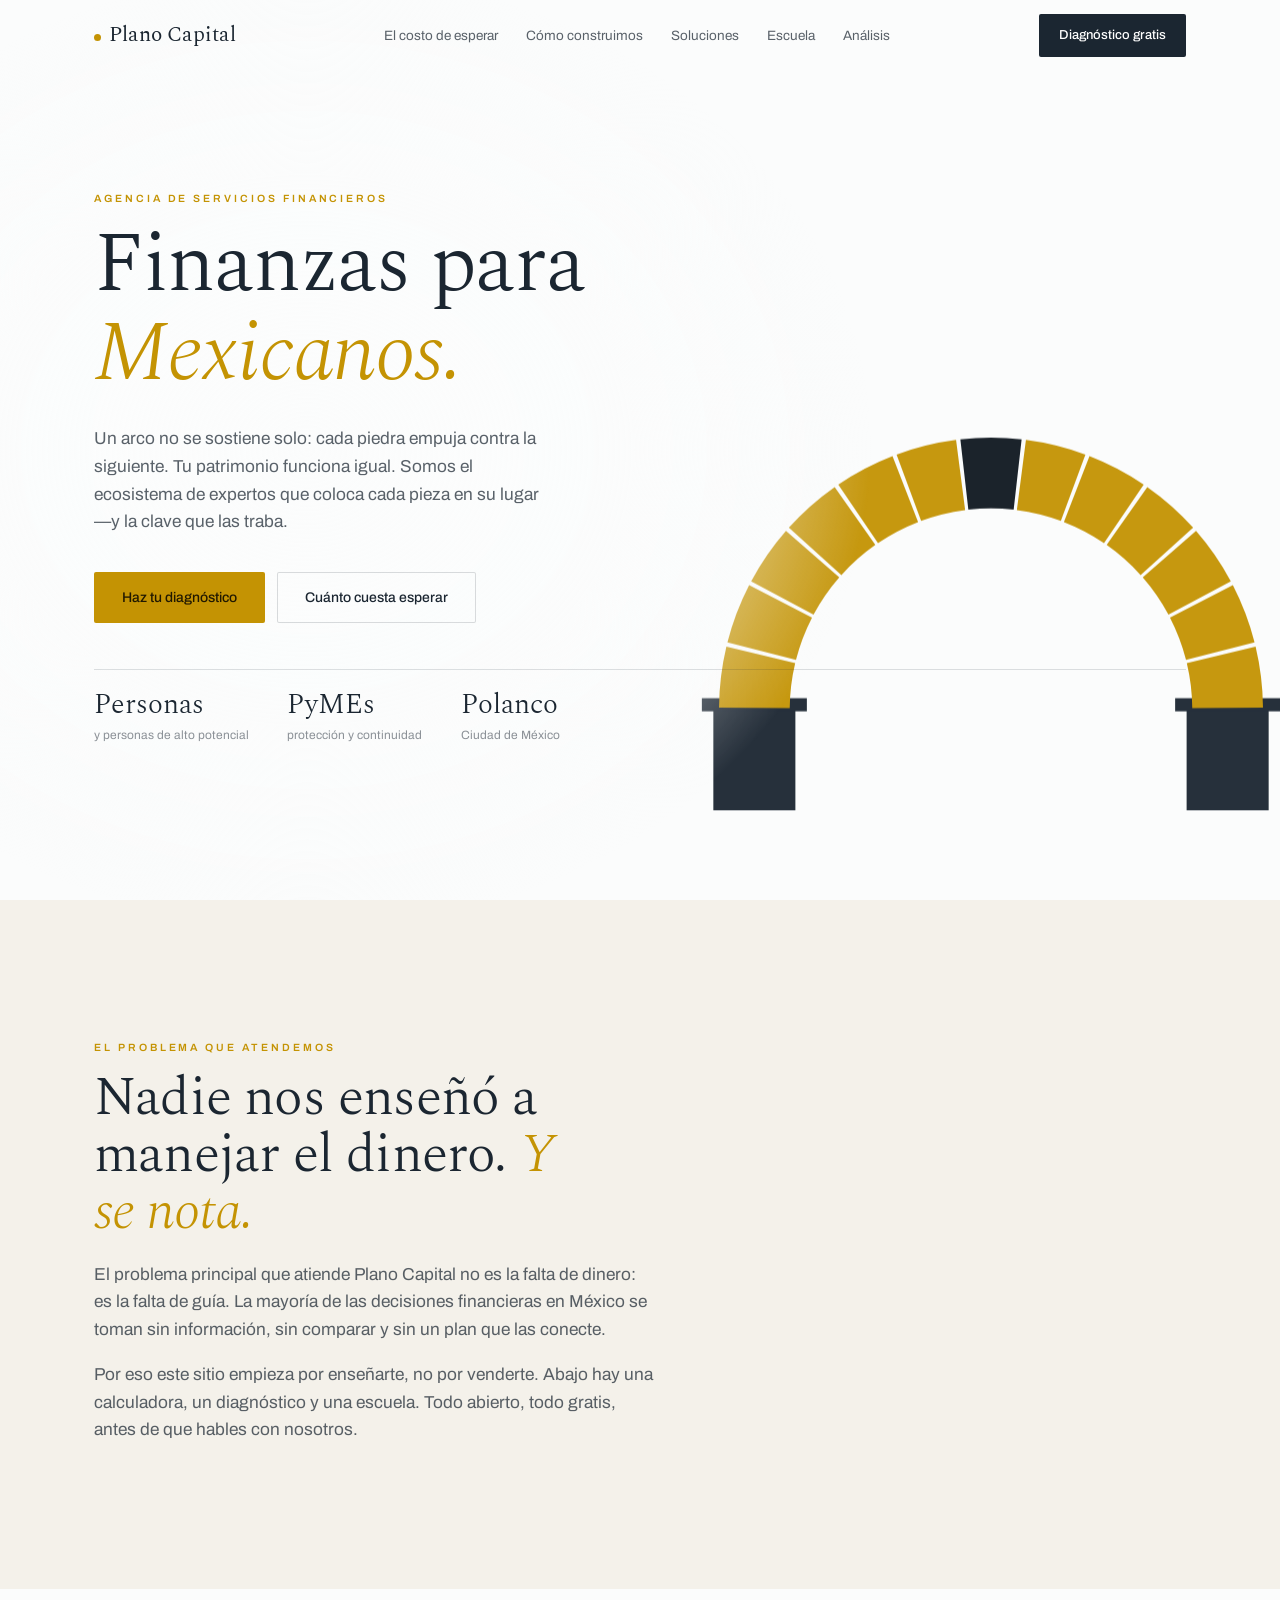
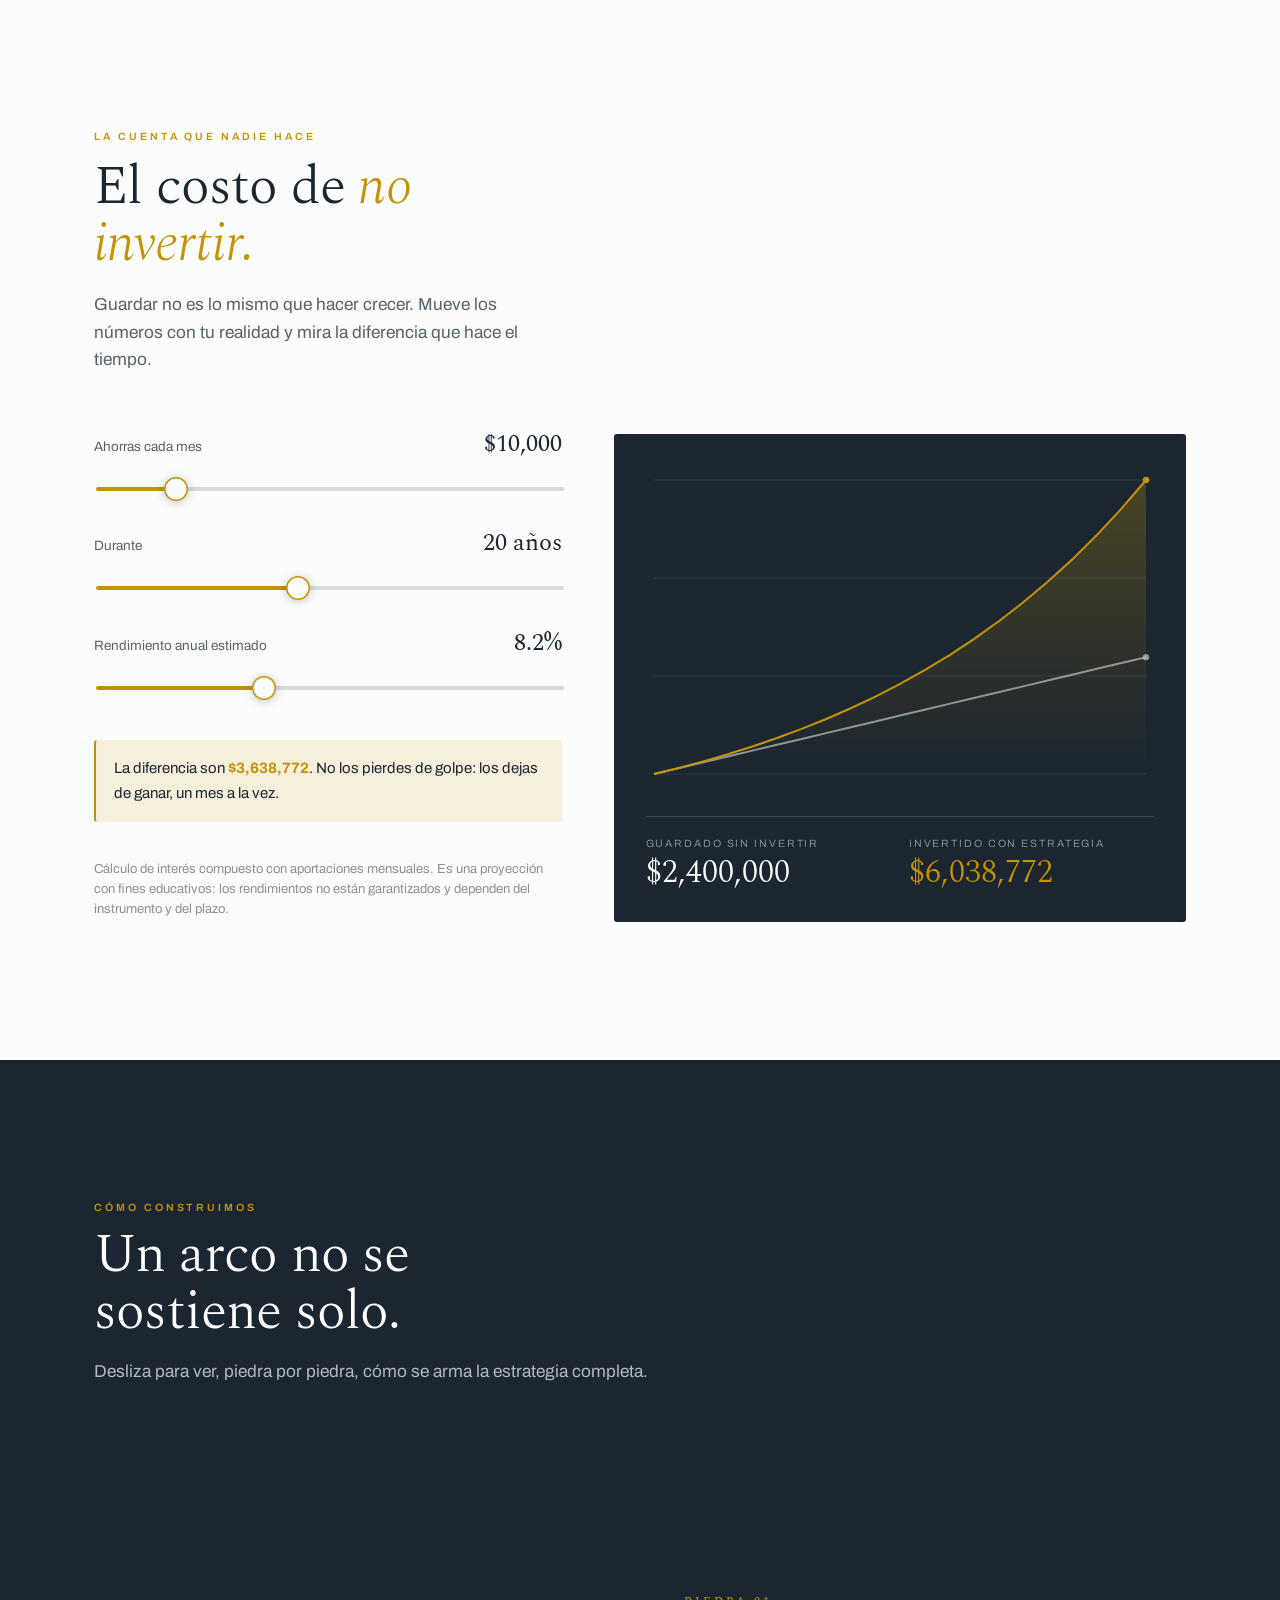
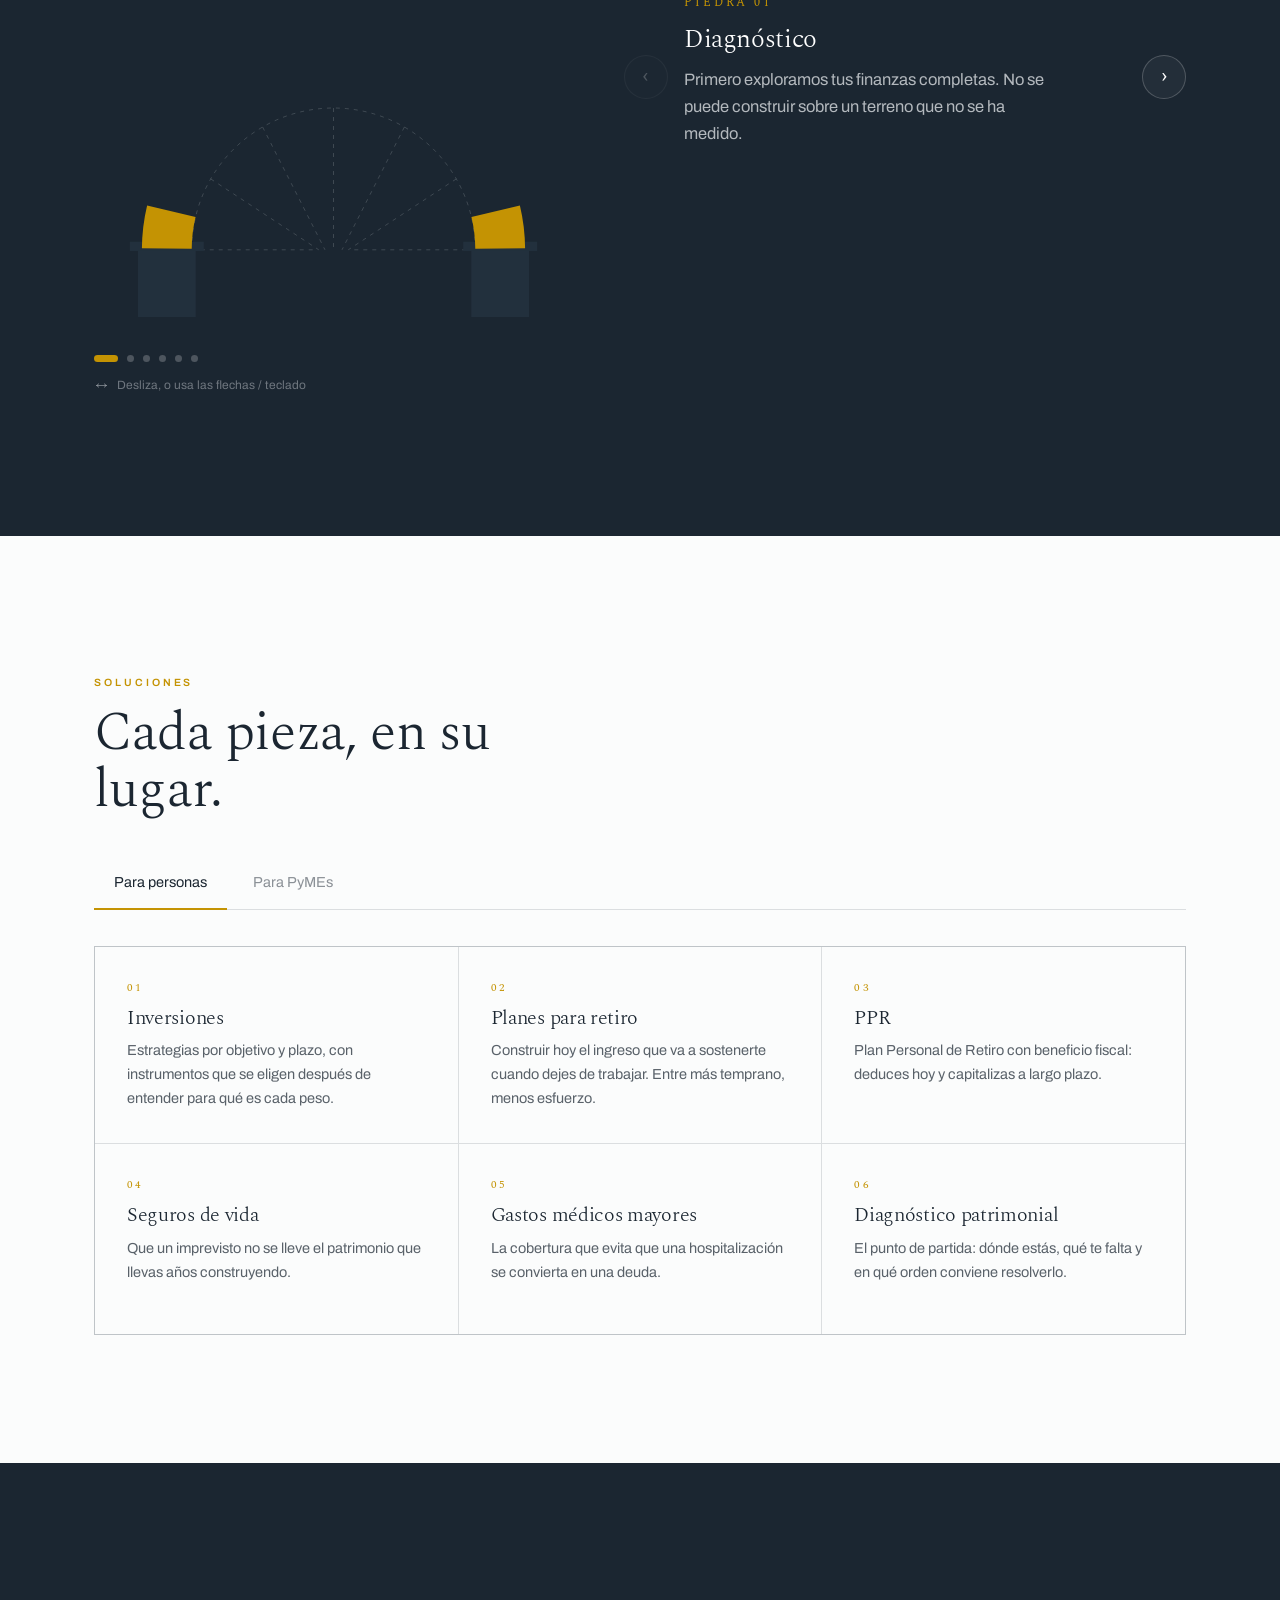
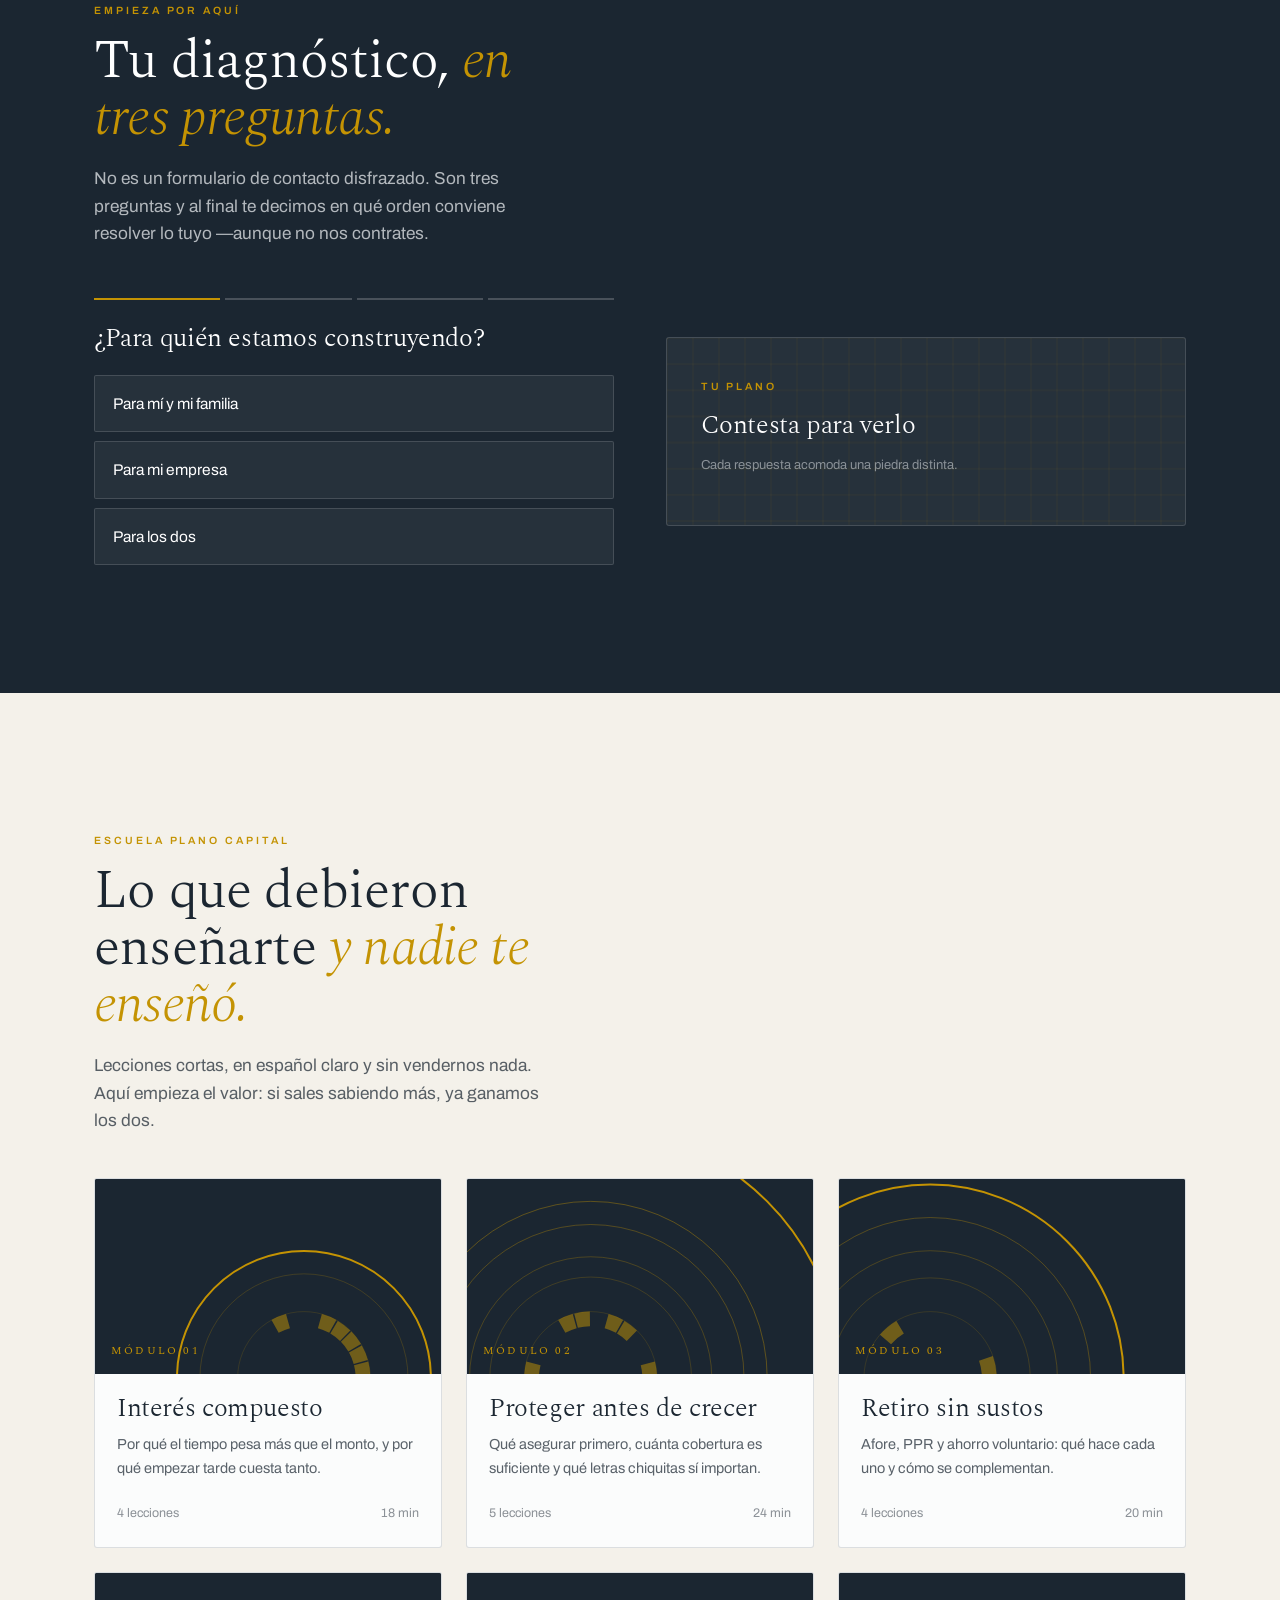
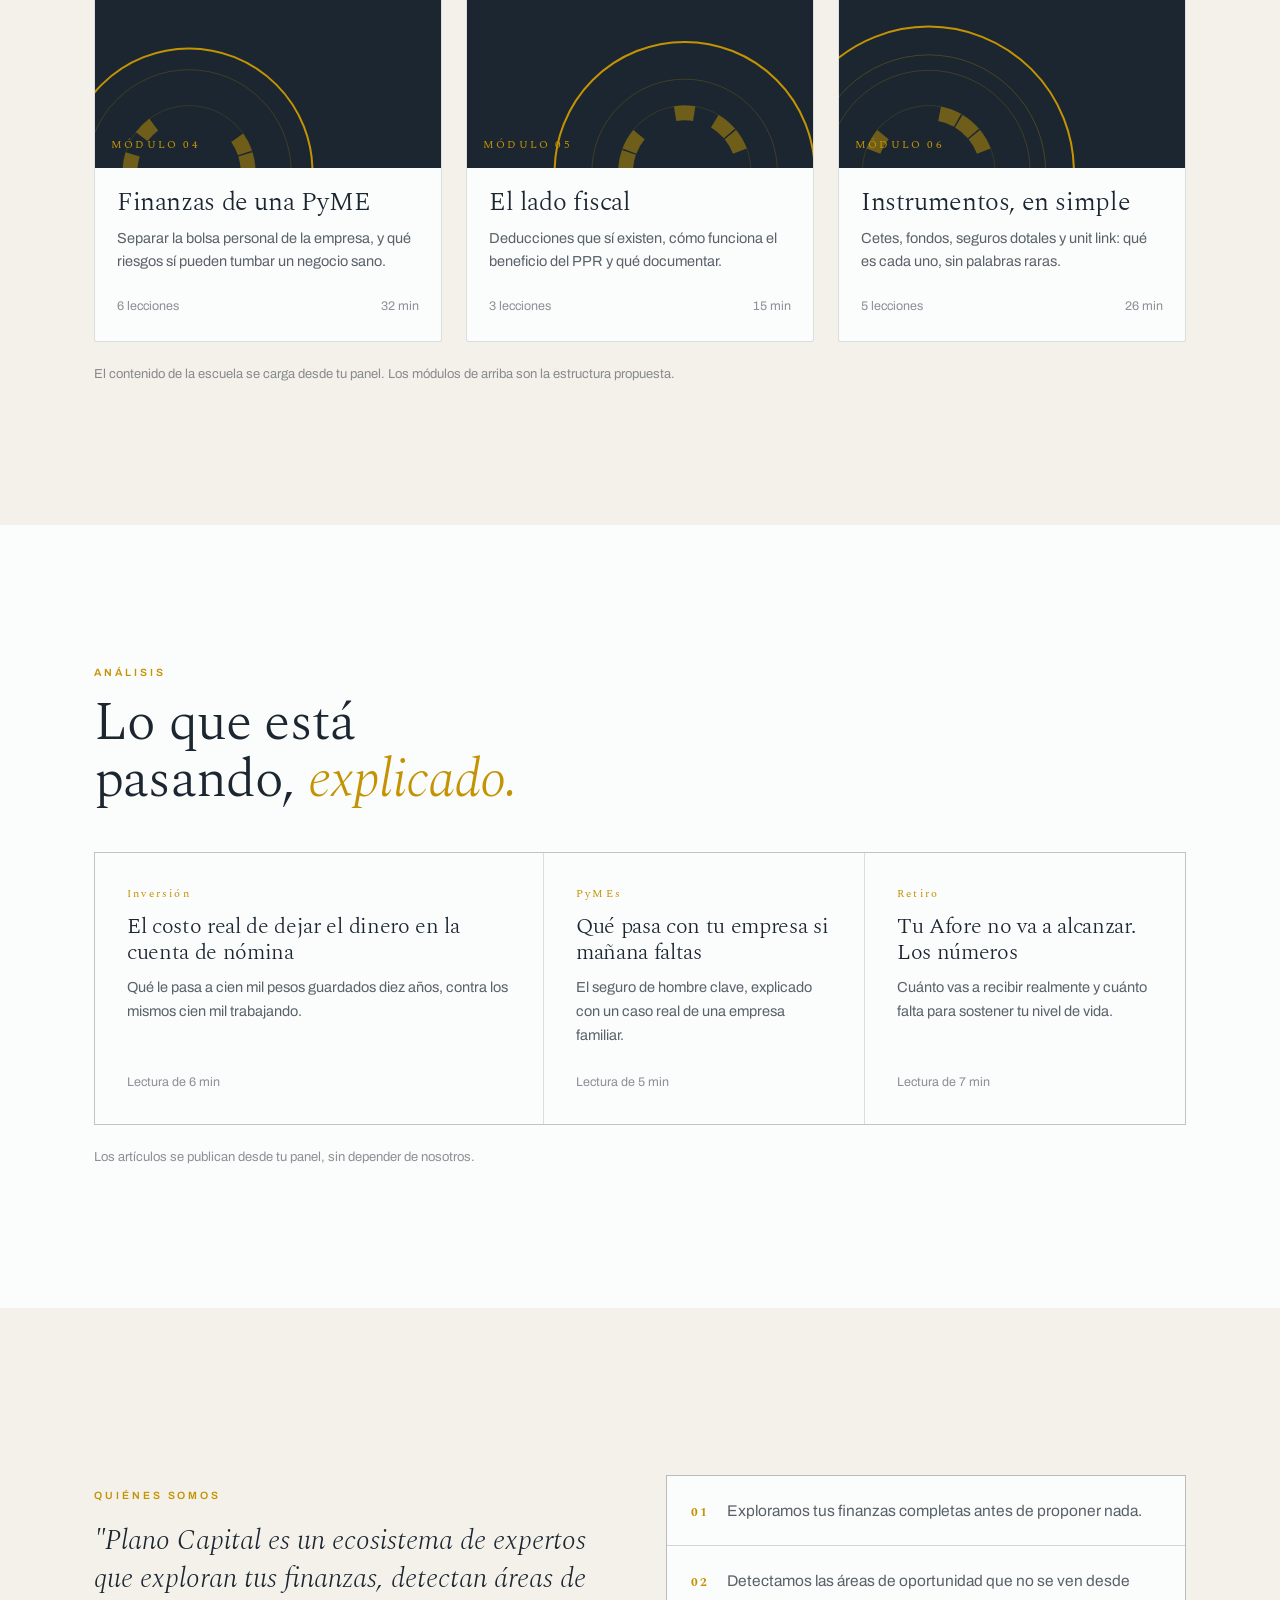
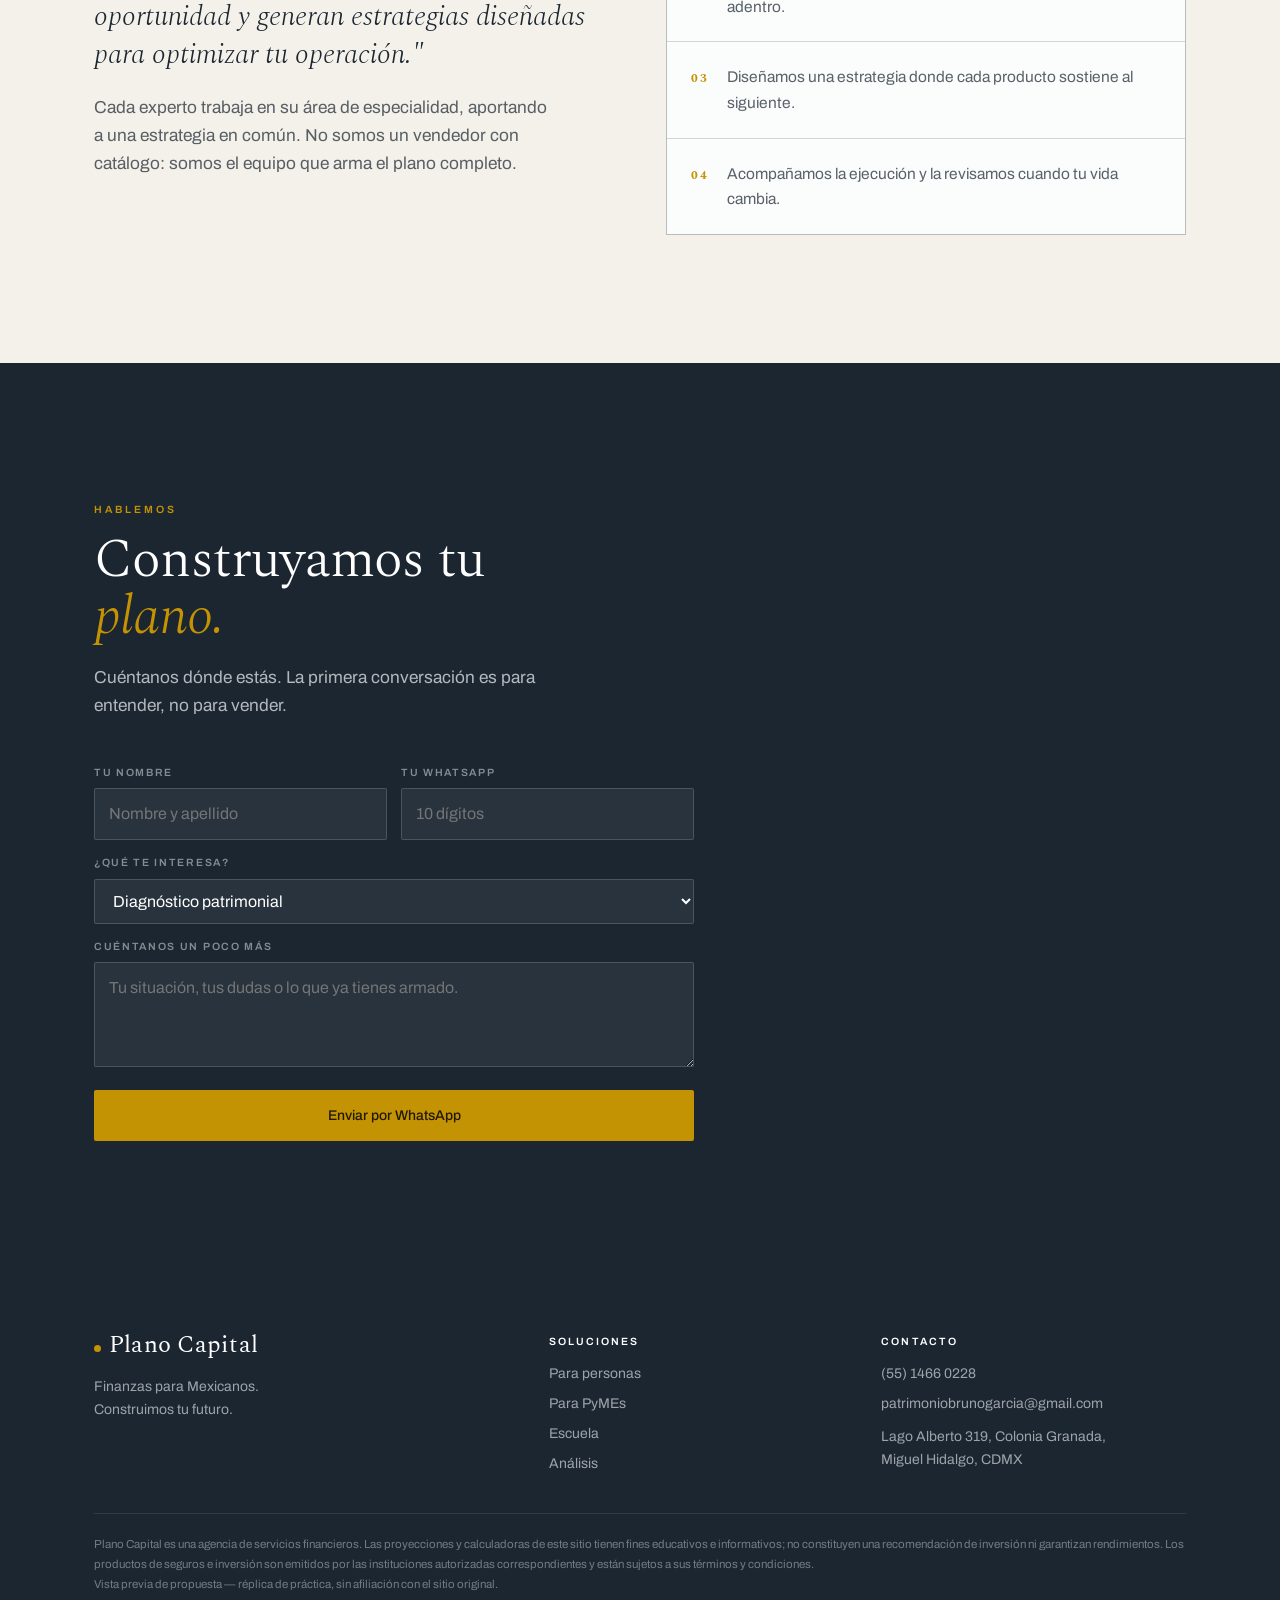
==== index.html @ 8e3360bb "seo img" ====
<!DOCTYPE html>
<html lang="es-MX">
<head>
<meta charset="utf-8">
<meta
			property="og:image"
			content="https://planocapital-example.netlify.app/seo/SeoIMG.PNG"
		/>
<meta name="viewport" content="width=device-width, initial-scale=1">
<title>Plano Capital — Finanzas para Mexicanos</title>
<meta name="description" content="Un ecosistema de expertos que explora tus finanzas, detecta oportunidades y construye la estrategia de tu patrimonio. Para personas y para PyMEs.">
<meta name="theme-color" content="#1B2631">
<link rel="preconnect" href="https://fonts.googleapis.com">
<link rel="preconnect" href="https://fonts.gstatic.com" crossorigin="">
<link href="https://fonts.googleapis.com/css2?family=Spectral:ital,wght@0,300;0,400;0,600;1,300&family=Archivo:wght@400;500;600&display=swap" rel="stylesheet">
<link rel="shortcut icon" href="src/img/icons/PC-Fav.png" type="image/x-icon">
<link rel="stylesheet" href="src/css/styles.css">
</head>
<body>
<a class="flot on" id="flot" href="https://wa.me/525514660228?text=Hola%2C%20quiero%20una%20asesor%C3%ADa%20con%20Plano%20Capital." target="_blank" rel="noopener" aria-label="WhatsApp">
  <svg viewBox="0 0 24 24" aria-hidden="true"><path d="M12 2a10 10 0 0 0-8.7 15l-1.3 4.7 4.9-1.3A10 10 0 1 0 12 2zm5.3 14.2c-.2.6-1.2 1.2-1.7 1.2-.5 0-2.1-.2-4.4-2.2-2.3-2-2.9-3.6-3-4.1-.1-.5.4-1.5 1-1.7.2-.1.5 0 .7.3l.9 1.5c.1.2.1.4 0 .6l-.4.6c-.1.2-.1.4 0 .5.5.8 1.4 1.7 2.3 2.2.2.1.4.1.5-.1l.5-.6c.2-.2.4-.2.6-.1l1.6.8c.3.2.5.4.4.7z"></path></svg></a>

<header id="hd" class="fija"><div class="bar">
  <a href="#inicio" class="wordmark" aria-label="Plano Capital"><span></span><b>Plano Capital</b></a>
  <nav class="nv" id="nv">
    <a href="#costo">El costo de esperar</a>
    <a href="#arco">Cómo construimos</a>
    <a href="#soluciones">Soluciones</a>
    <a href="#escuela">Escuela</a>
    <a href="#analisis">Análisis</a>
  </nav>
  <button class="mtg" id="mtg" aria-label="Menú" aria-expanded="false"><span></span><span></span><span></span></button>
  <a class="btn sm" href="#diagnostico">Diagnóstico gratis</a>
</div></header>

<main id="inicio">

<!-- ═══ HERO ═══ -->
<section class="hero">
  <canvas id="arcoHero" aria-hidden="true" width="596" height="632"></canvas>
  <div class="wrap">
    <p class="ojo vis" data-rv="">Agencia de servicios financieros</p>
    <h1 data-rv="" dl="1" class="vis">Finanzas para <em>Mexicanos.</em></h1>
    <p class="lede vis" data-rv="" dl="2">Un arco no se sostiene solo: cada piedra empuja contra la siguiente. Tu patrimonio funciona igual. Somos el ecosistema de expertos que coloca cada pieza en su lugar —y la clave que las traba.</p>
    <div class="cta vis" data-rv="" dl="3">
      <a class="btn oro" href="#diagnostico">Haz tu diagnóstico</a>
      <a class="btn linea" href="#costo">Cuánto cuesta esperar</a>
    </div>
    <div class="sello vis" data-rv="" dl="3">
      <div><b>Personas</b><span>y personas de alto potencial</span></div>
      <div><b>PyMEs</b><span>protección y continuidad</span></div>
      <div><b>Polanco</b><span>Ciudad de México</span></div>
    </div>
  </div>
</section>

<!-- ═══ EL PROBLEMA ═══ -->
<section class="pad crema">
  <div class="wrap">
    <p class="ojo vis" data-rv="">El problema que atendemos</p>
    <h2 data-rv="" dl="1" style="margin:.26em 0 0;max-width:18ch" class="vis">Nadie nos enseñó a manejar el dinero. <em>Y se nota.</em></h2>
    <p class="lede vis" data-rv="" dl="2" style="margin-top:20px;max-width:56ch">El problema principal que atiende Plano Capital no es la falta de dinero: es la falta de guía. La mayoría de las decisiones financieras en México se toman sin información, sin comparar y sin un plan que las conecte.</p>
    <p class="lede vis" data-rv="" dl="2" style="margin-top:14px;max-width:56ch">Por eso este sitio empieza por enseñarte, no por venderte. Abajo hay una calculadora, un diagnóstico y una escuela. Todo abierto, todo gratis, antes de que hables con nosotros.</p>
  </div>
</section>

<!-- ═══ EL COSTO DE NO INVERTIR ═══ -->
<section class="pad" id="costo">
  <div class="wrap">
    <p class="ojo vis" data-rv="">La cuenta que nadie hace</p>
    <h2 data-rv="" dl="1" style="margin:.26em 0 0;max-width:14ch" class="vis">El costo de <em>no invertir.</em></h2>
    <p class="lede vis" data-rv="" dl="2" style="margin-top:18px">Guardar no es lo mismo que hacer crecer. Mueve los números con tu realidad y mira la diferencia que hace el tiempo.</p>
    <div class="calc">
      <div class="mandos vis" data-rv="" dl="1">
        <label>
          <span class="fl"><span>Ahorras cada mes</span><b id="vAporte">$10,000</b></span>
          <input type="range" id="aporte" min="1000" max="60000" step="500" value="10000">
        </label>
        <label>
          <span class="fl"><span>Durante</span><b id="vAnios">20 años</b></span>
          <input type="range" id="anios" min="5" max="40" step="1" value="20">
        </label>
        <label>
          <span class="fl"><span>Rendimiento anual estimado</span><b id="vTasa">8.2%</b></span>
          <input type="range" id="tasa" min="4" max="16" step="0.1" value="8.2">
        </label>
        <div class="brecha" id="brecha">La diferencia son <b>$3,638,772</b>. No los pierdes de golpe: los dejas de ganar, un mes a la vez.</div>
        <p class="min">Cálculo de interés compuesto con aportaciones mensuales. Es una proyección con fines educativos: los rendimientos no están garantizados y dependen del instrumento y del plazo.</p>
      </div>
      <div class="grafo vis" data-rv="" dl="2">
        <canvas id="lienzo" aria-hidden="true" width="518" height="440"></canvas>
        <div class="res">
          <div><small>Guardado sin invertir</small><b id="rBanco">$2,400,000</b></div>
          <div><small>Invertido con estrategia</small><b class="oroT" id="rPlano">$6,038,772</b></div>
        </div>
      </div>
    </div>
  </div>
</section>

<!-- ═══ EL ARCO SE CONSTRUYE — ahora en carrusel horizontal ═══ -->
<section class="pad constr noche" id="arco">
  <div class="wrap">
    <p class="ojo" data-rv="">Cómo construimos</p>
    <h2 data-rv="" dl="1" style="margin:.2em 0 12px;max-width:16ch">Un arco no se sostiene solo.</h2>
    <p class="lede intro" data-rv="" dl="1">Desliza para ver, piedra por piedra, cómo se arma la estrategia completa.</p>

    <div class="carrusel">
      <div class="cArco" data-rv="" dl="2"><canvas id="arcoC" aria-hidden="true" width="598" height="566"></canvas></div>

      <div class="cTxt" data-rv="" dl="2">
        <button class="flecha" id="arcoPrev" aria-label="Piedra anterior">‹</button>

        <div class="pista" id="pista" tabindex="0" role="group" aria-roledescription="carrusel" aria-label="Cómo construimos, seis pasos">
          <div class="rieles" id="rieles">
            <div class="paso" data-i="0" role="group" aria-roledescription="diapositiva" aria-label="1 de 6">
              <span class="idx">PIEDRA 01</span><h3>Diagnóstico</h3>
              <p>Primero exploramos tus finanzas completas. No se puede construir sobre un terreno que no se ha medido.</p>
            </div>
            <div class="paso" data-i="1" role="group" aria-roledescription="diapositiva" aria-label="2 de 6">
              <span class="idx">PIEDRA 02</span><h3>Protección</h3>
              <p>Seguros y gastos médicos. Es la piedra que evita que todo lo demás se caiga cuando algo sale mal.</p>
            </div>
            <div class="paso" data-i="2" role="group" aria-roledescription="diapositiva" aria-label="3 de 6">
              <span class="idx">PIEDRA 03</span><h3>Inversión</h3>
              <p>Que tu dinero trabaje. Instrumentos elegidos por objetivo y plazo, no por moda.</p>
            </div>
            <div class="paso" data-i="3" role="group" aria-roledescription="diapositiva" aria-label="4 de 6">
              <span class="idx">PIEDRA 04</span><h3>Retiro</h3>
              <p>Planes personales y PPR. El beneficio fiscal de hoy y el ingreso de mañana.</p>
            </div>
            <div class="paso" data-i="4" role="group" aria-roledescription="diapositiva" aria-label="5 de 6">
              <span class="idx">PIEDRA 05</span><h3>Empresa</h3>
              <p>Para PyMEs: continuidad, hombres clave y protección de la operación.</p>
            </div>
            <div class="paso" data-i="5" role="group" aria-roledescription="diapositiva" aria-label="6 de 6">
              <span class="idx">LA CLAVE</span><h3>La estrategia</h3>
              <p>La dovela central. Es la que traba todas las demás y hace que el arco cargue peso. Sin ella hay productos sueltos, no patrimonio.</p>
            </div>
          </div>
        </div>

        <button class="flecha" id="arcoNext" aria-label="Piedra siguiente">›</button>
      </div>
    </div>

    <div class="puntos" id="puntos" role="tablist" aria-label="Ir a un paso"></div>
    <p class="arrastre">
      <svg viewBox="0 0 24 24" fill="none" stroke="currentColor" stroke-width="1.6" aria-hidden="true"><path d="M8 9l-4 3 4 3M16 9l4 3-4 3M4 12h16"></path></svg>
      Desliza, o usa las flechas / teclado
    </p>
  </div>
</section>

<!-- ═══ SOLUCIONES ═══ -->
<section class="pad" id="soluciones">
  <div class="wrap">
    <p class="ojo" data-rv="">Soluciones</p>
    <h2 data-rv="" dl="1" style="margin:.26em 0 0;max-width:16ch">Cada pieza, en su lugar.</h2>
    <div class="tabs" role="tablist" data-rv="" dl="2">
      <button role="tab" aria-selected="true" data-t="p">Para personas</button>
      <button role="tab" aria-selected="false" data-t="e">Para PyMEs</button>
    </div>
    <div class="prods" id="gp" data-rv="" dl="2">
      <div class="prod"><span class="n">01</span><h3>Inversiones</h3><p>Estrategias por objetivo y plazo, con instrumentos que se eligen después de entender para qué es cada peso.</p></div>
      <div class="prod"><span class="n">02</span><h3>Planes para retiro</h3><p>Construir hoy el ingreso que va a sostenerte cuando dejes de trabajar. Entre más temprano, menos esfuerzo.</p></div>
      <div class="prod"><span class="n">03</span><h3>PPR</h3><p>Plan Personal de Retiro con beneficio fiscal: deduces hoy y capitalizas a largo plazo.</p></div>
      <div class="prod"><span class="n">04</span><h3>Seguros de vida</h3><p>Que un imprevisto no se lleve el patrimonio que llevas años construyendo.</p></div>
      <div class="prod"><span class="n">05</span><h3>Gastos médicos mayores</h3><p>La cobertura que evita que una hospitalización se convierta en una deuda.</p></div>
      <div class="prod"><span class="n">06</span><h3>Diagnóstico patrimonial</h3><p>El punto de partida: dónde estás, qué te falta y en qué orden conviene resolverlo.</p></div>
    </div>
    <div class="prods oculto" id="ge">
      <div class="prod"><span class="n">01</span><h3>Gastos médicos colectivo</h3><p>SGMC para tu equipo. Retiene talento, y cuesta menos que contratarlo individualmente.</p></div>
      <div class="prod"><span class="n">02</span><h3>Seguro de hombre clave</h3><p>SHC. Si falta la persona de la que depende la operación, la empresa tiene con qué sostenerse mientras se reorganiza.</p></div>
      <div class="prod"><span class="n">03</span><h3>Flotillas</h3><p>Cobertura para el parque vehicular, administrada como una sola póliza y no como veinte.</p></div>
      <div class="prod"><span class="n">04</span><h3>Embarcaciones</h3><p>Protección para activos marítimos, con coberturas de casco, responsabilidad civil y tripulación.</p></div>
      <div class="prod"><span class="n">05</span><h3>Aviación</h3><p>Seguros para aeronaves privadas y corporativas, ajustados al uso real de la nave.</p></div>
      <div class="prod"><span class="n">06</span><h3>Continuidad del negocio</h3><p>La estrategia que mantiene la empresa de pie cuando el dueño falta, se enferma o quiere salir.</p></div>
    </div>
  </div>
</section>

<!-- ═══ DIAGNÓSTICO ═══ -->
<section class="pad noche" id="diagnostico">
  <div class="wrap">
    <p class="ojo" data-rv="">Empieza por aquí</p>
    <h2 data-rv="" dl="1" style="margin:.26em 0 0;max-width:16ch">Tu diagnóstico, <em>en tres preguntas.</em></h2>
    <p class="lede" data-rv="" dl="2" style="margin-top:18px">No es un formulario de contacto disfrazado. Son tres preguntas y al final te decimos en qué orden conviene resolver lo tuyo —aunque no nos contrates.</p>
    <div class="diag">
      <div data-rv="" dl="1">
        <div class="marca"><i class="on"></i><i></i><i></i><i></i></div>
        <div class="et on" id="e1">
          <h3>¿Para quién estamos construyendo?</h3>
          <div class="opc">
            <button data-v="persona">Para mí y mi familia</button>
            <button data-v="empresa">Para mi empresa</button>
            <button data-v="ambos">Para los dos</button>
          </div>
        </div>
        <div class="et" id="e2">
          <h3>¿Qué te quita el sueño?</h3>
          <div class="opc">
            <button data-v="futuro">No saber si voy a poder retirarme</button>
            <button data-v="riesgo">Que un imprevisto se lleve todo</button>
            <button data-v="crecer">Que mi dinero no esté creciendo</button>
            <button data-v="orden">Tener todo regado y sin plan</button>
          </div>
        </div>
        <div class="et" id="e3">
          <h3>¿Qué tienes armado hoy?</h3>
          <div class="opc">
            <button data-v="nada">Prácticamente nada</button>
            <button data-v="algo">Algo suelto, sin estrategia</button>
            <button data-v="bastante">Bastante, quiero optimizarlo</button>
          </div>
        </div>
        <div class="et" id="e4">
          <h3 style="margin-bottom:6px">Tu plan está listo.</h3>
          <p class="min" style="margin-bottom:18px">Déjanos a dónde mandártelo y te lo explicamos sin compromiso.</p>
          <div class="d2">
            <div class="campo"><label for="dNom">Tu nombre</label><input type="text" id="dNom" placeholder="Nombre y apellido" autocomplete="name"></div>
            <div class="campo"><label for="dTel">Tu WhatsApp</label><input type="tel" id="dTel" placeholder="10 dígitos" autocomplete="tel"></div>
          </div>
          <button class="btn oro" id="dEnv" style="width:100%">Recibir mi plan</button>
          <p class="min" id="dErr" style="margin-top:11px"></p>
        </div>
      </div>
      <div class="plano" data-rv="" dl="2">
        <canvas id="planoC" aria-hidden="true" width="596" height="352"></canvas>
        <div class="adentro">
          <span class="ojo">Tu plano</span>
          <h3 id="pTit" style="margin:12px 0 4px">Contesta para verlo</h3>
          <p class="min" id="pSub">Cada respuesta acomoda una piedra distinta.</p>
          <ul id="pLista"></ul>
        </div>
      </div>
    </div>
  </div>
</section>

<!-- ═══ ESCUELA ═══ -->
<section class="pad crema" id="escuela">
  <div class="wrap">
    <p class="ojo" data-rv="">Escuela Plano Capital</p>
    <h2 data-rv="" dl="1" style="margin:.26em 0 0;max-width:17ch">Lo que debieron enseñarte <em>y nadie te enseñó.</em></h2>
    <p class="lede" data-rv="" dl="2" style="margin-top:18px">Lecciones cortas, en español claro y sin vendernos nada. Aquí empieza el valor: si sales sabiendo más, ya ganamos los dos.</p>
    <div class="lecs">
      <a class="lec" href="#" data-rv=""><div class="cab"><canvas data-sem="interes" width="596" height="334"></canvas><span>MÓDULO 01</span></div>
        <div class="cu"><h3>Interés compuesto</h3><p>Por qué el tiempo pesa más que el monto, y por qué empezar tarde cuesta tanto.</p>
        <div class="pie"><span>4 lecciones</span><span>18 min</span></div></div></a>
      <a class="lec" href="#" data-rv="" dl="1"><div class="cab"><canvas data-sem="riesgo" width="596" height="334"></canvas><span>MÓDULO 02</span></div>
        <div class="cu"><h3>Proteger antes de crecer</h3><p>Qué asegurar primero, cuánta cobertura es suficiente y qué letras chiquitas sí importan.</p>
        <div class="pie"><span>5 lecciones</span><span>24 min</span></div></div></a>
      <a class="lec" href="#" data-rv="" dl="2"><div class="cab"><canvas data-sem="retiro" width="596" height="334"></canvas><span>MÓDULO 03</span></div>
        <div class="cu"><h3>Retiro sin sustos</h3><p>Afore, PPR y ahorro voluntario: qué hace cada uno y cómo se complementan.</p>
        <div class="pie"><span>4 lecciones</span><span>20 min</span></div></div></a>
      <a class="lec" href="#" data-rv=""><div class="cab"><canvas data-sem="pyme" width="596" height="334"></canvas><span>MÓDULO 04</span></div>
        <div class="cu"><h3>Finanzas de una PyME</h3><p>Separar la bolsa personal de la empresa, y qué riesgos sí pueden tumbar un negocio sano.</p>
        <div class="pie"><span>6 lecciones</span><span>32 min</span></div></div></a>
      <a class="lec" href="#" data-rv="" dl="1"><div class="cab"><canvas data-sem="fiscal" width="596" height="334"></canvas><span>MÓDULO 05</span></div>
        <div class="cu"><h3>El lado fiscal</h3><p>Deducciones que sí existen, cómo funciona el beneficio del PPR y qué documentar.</p>
        <div class="pie"><span>3 lecciones</span><span>15 min</span></div></div></a>
      <a class="lec" href="#" data-rv="" dl="2"><div class="cab"><canvas data-sem="inversion" width="596" height="334"></canvas><span>MÓDULO 06</span></div>
        <div class="cu"><h3>Instrumentos, en simple</h3><p>Cetes, fondos, seguros dotales y unit link: qué es cada uno, sin palabras raras.</p>
        <div class="pie"><span>5 lecciones</span><span>26 min</span></div></div></a>
    </div>
    <p class="min" data-rv="" dl="2" style="margin-top:22px">El contenido de la escuela se carga desde tu panel. Los módulos de arriba son la estructura propuesta.</p>
  </div>
</section>

<!-- ═══ ANÁLISIS ═══ -->
<section class="pad" id="analisis">
  <div class="wrap">
    <p class="ojo" data-rv="">Análisis</p>
    <h2 data-rv="" dl="1" style="margin:.26em 0 0;max-width:16ch">Lo que está pasando, <em>explicado.</em></h2>
    <div class="arts">
      <a class="art" href="#" data-rv=""><span class="cat">Inversión</span>
        <h3>El costo real de dejar el dinero en la cuenta de nómina</h3>
        <p>Qué le pasa a cien mil pesos guardados diez años, contra los mismos cien mil trabajando.</p>
        <div class="pie">Lectura de 6 min</div></a>
      <a class="art" href="#" data-rv="" dl="1"><span class="cat">PyMEs</span>
        <h3>Qué pasa con tu empresa si mañana faltas</h3>
        <p>El seguro de hombre clave, explicado con un caso real de una empresa familiar.</p>
        <div class="pie">Lectura de 5 min</div></a>
      <a class="art" href="#" data-rv="" dl="2"><span class="cat">Retiro</span>
        <h3>Tu Afore no va a alcanzar. Los números</h3>
        <p>Cuánto vas a recibir realmente y cuánto falta para sostener tu nivel de vida.</p>
        <div class="pie">Lectura de 7 min</div></a>
    </div>
    <p class="min" data-rv="" dl="2" style="margin-top:22px">Los artículos se publican desde tu panel, sin depender de nosotros.</p>
  </div>
</section>

<!-- ═══ ECOSISTEMA ═══ -->
<section class="pad crema">
  <div class="wrap eco">
    <div data-rv="">
      <p class="ojo">Quiénes somos</p>
      <p class="cita" style="margin:18px 0 0">"Plano Capital es un ecosistema de expertos que exploran tus finanzas, detectan áreas de oportunidad y generan estrategias diseñadas para optimizar tu operación."</p>
      <p class="lede" style="margin-top:20px">Cada experto trabaja en su área de especialidad, aportando a una estrategia en común. No somos un vendedor con catálogo: somos el equipo que arma el plano completo.</p>
    </div>
    <div class="pilares" data-rv="" dl="1">
      <div class="pilar"><b>01</b><span>Exploramos tus finanzas completas antes de proponer nada.</span></div>
      <div class="pilar"><b>02</b><span>Detectamos las áreas de oportunidad que no se ven desde adentro.</span></div>
      <div class="pilar"><b>03</b><span>Diseñamos una estrategia donde cada producto sostiene al siguiente.</span></div>
      <div class="pilar"><b>04</b><span>Acompañamos la ejecución y la revisamos cuando tu vida cambia.</span></div>
    </div>
  </div>
</section>

<!-- ═══ CONTACTO ═══ -->
<section class="pad noche" id="contacto">
  <div class="wrap">
    <p class="ojo" data-rv="">Hablemos</p>
    <h2 data-rv="" dl="1" style="margin:.26em 0 0;max-width:15ch">Construyamos tu <em>plano.</em></h2>
    <p class="lede" data-rv="" dl="2" style="margin-top:18px">Cuéntanos dónde estás. La primera conversación es para entender, no para vender.</p>
    <div style="max-width:600px;margin-top:clamp(28px,3.6vw,44px)" data-rv="" dl="2">
      <div class="d2">
        <div class="campo"><label for="cNom">Tu nombre</label><input type="text" id="cNom" placeholder="Nombre y apellido" autocomplete="name"></div>
        <div class="campo"><label for="cTel">Tu WhatsApp</label><input type="tel" id="cTel" placeholder="10 dígitos" autocomplete="tel"></div>
      </div>
      <div class="campo"><label for="cPerfil">¿Qué te interesa?</label>
        <select id="cPerfil">
          <option>Diagnóstico patrimonial</option>
          <option>Inversiones y retiro</option>
          <option>Seguros y protección</option>
          <option>Soluciones para mi PyME</option>
          <option>Todavía no lo sé</option>
        </select></div>
      <div class="campo"><label for="cMsg">Cuéntanos un poco más</label><textarea id="cMsg" rows="3" placeholder="Tu situación, tus dudas o lo que ya tienes armado."></textarea></div>
      <button class="btn oro" id="cEnv" style="width:100%">Enviar por WhatsApp</button>
      <p class="min" id="cErr" style="margin-top:11px"></p>
    </div>
  </div>
</section>
</main>

<footer><div class="wrap">
  <div class="fg">
    <div>
      <a href="#inicio" class="wordmark" aria-label="Plano Capital"><span></span><b>Plano Capital</b></a>
      <p style="margin-top:16px;max-width:32ch">Finanzas para Mexicanos.<br>Construimos tu futuro.</p>
    </div>
    <div><h5>Soluciones</h5>
      <p><a href="#soluciones">Para personas</a></p><p><a href="#soluciones">Para PyMEs</a></p>
      <p><a href="#escuela">Escuela</a></p><p><a href="#analisis">Análisis</a></p></div>
    <div><h5>Contacto</h5>
      <p><a href="https://wa.me/525514660228" target="_blank" rel="noopener">(55) 1466 0228</a></p>
      <p><a href="mailto:patrimoniobrunogarcia@gmail.com">patrimoniobrunogarcia@gmail.com</a></p>
      <p style="margin-top:10px">Lago Alberto 319, Colonia Granada,<br>Miguel Hidalgo, CDMX</p></div>
  </div>
  <div class="legal">
    Plano Capital es una agencia de servicios financieros. Las proyecciones y calculadoras de este sitio tienen fines educativos e informativos; no constituyen una recomendación de inversión ni garantizan rendimientos. Los productos de seguros e inversión son emitidos por las instituciones autorizadas correspondientes y están sujetos a sus términos y condiciones.
    <br>Vista previa de propuesta — réplica de práctica, sin afiliación con el sitio original.
  </div>
</div></footer>

<script>
(function(){
"use strict";
var reduce=window.matchMedia("(prefers-reduced-motion: reduce)").matches;
var ORO="#C49303", TINTA="#1B2631", PETRO="#154360";
function $(i){ return document.getElementById(i); }
function mx(n){ return "$"+Math.round(n).toLocaleString("es-MX"); }

/* ══ EL ARCO: geometría compartida ══ */
function dibujaArco(ctx,W,H,prog,opc){
  opc=opc||{};
  var N=opc.dovelas||13;
  var cx=W/2, base=H*0.86;
  var R=Math.min(W*0.40,H*0.44);
  var gr=R*0.26;
  var Ri=R-gr;
  var colB=opc.oscuro?"#22303D":"#1B2631";
  var colC=opc.oscuro?"#0F1922":"#101820";
  ctx.clearRect(0,0,W,H);

  var cim=Math.max(0,1-Math.max(0,(prog-0.72))/0.28);
  if(cim>0.01){
    ctx.save(); ctx.globalAlpha=cim*0.5;
    ctx.strokeStyle=opc.oscuro?"rgba(238,241,244,.34)":"rgba(27,38,49,.28)";
    ctx.lineWidth=1; ctx.setLineDash([4,5]);
    ctx.beginPath(); ctx.arc(cx,base,Ri,Math.PI,0); ctx.stroke();
    for(var c=0;c<=6;c++){
      var ang=Math.PI+(c/6)*Math.PI;
      ctx.beginPath(); ctx.moveTo(cx+Math.cos(ang)*Ri,base+Math.sin(ang)*Ri);
      ctx.lineTo(cx+Math.cos(ang)*Ri*0.12,base); ctx.stroke();
    }
    ctx.setLineDash([]); ctx.restore();
  }

  var colW=gr*1.16, colH=H*0.30*Math.min(1,prog/0.12);
  if(colH>1){
    ctx.fillStyle=colB;
    [-1,1].forEach(function(s){
      var x=cx+s*(Ri+gr/2)-colW/2;
      ctx.fillRect(x, base, colW, colH);
      ctx.fillRect(x-colW*0.14, base-colW*0.14, colW*1.28, colW*0.16);
    });
  }

  var orden=[];
  var med=(N-1)/2;
  for(var k=0;k<med;k++){ orden.push(k); orden.push(N-1-k); }
  orden.push(med);
  var vis=Math.floor(Math.max(0,(prog-0.12)/0.88)*N+0.0001);
  var sep=0.008;
  for(var i=0;i<orden.length;i++){
    if(i>=vis) break;
    var d=orden[i];
    var a1=Math.PI+(d/N)*Math.PI+sep, a2=Math.PI+((d+1)/N)*Math.PI-sep;
    var esClave=(d===med);
    var t=1;
    if(i===vis-1){ var f=Math.max(0,(prog-0.12)/0.88)*N-(vis-1); t=Math.min(1,f*1.6); }
    var caida=(1-t)*R*0.30;
    ctx.save();
    ctx.globalAlpha=Math.min(1,t*1.4);
    ctx.beginPath();
    ctx.arc(cx,base-caida,R,a1,a2);
    ctx.arc(cx,base-caida,Ri,a2,a1,true);
    ctx.closePath();
    ctx.fillStyle=esClave?colC:ORO;
    ctx.fill();
    ctx.restore();
  }
  return {N:N, vis:vis};
}

function LienzoArco(cv,opc){
  var ctx=cv.getContext("2d"); if(!ctx) return null;
  var W=0,H=0,DPR=1,prog=(opc&&opc.prog)||0;
  function medir(){ W=cv.clientWidth;H=cv.clientHeight; if(!W||!H) return false;
    DPR=Math.min(window.devicePixelRatio||1,2);
    cv.width=Math.round(W*DPR); cv.height=Math.round(H*DPR); ctx.setTransform(DPR,0,0,DPR,0,0); return true; }
  function pinta(p){ if(p!==undefined) prog=p; if(W&&H) dibujaArco(ctx,W,H,prog,opc); }
  if(!medir()) return null;
  pinta();
  var rt; window.addEventListener("resize",function(){ clearTimeout(rt); rt=setTimeout(function(){ if(medir()) pinta(); },180); });
  return { pinta:pinta, medir:medir };
}

/* hero: el arco se construye una vez, al entrar */
(function(){
  var cv=$("arcoHero"); if(!cv) return;
  var A=LienzoArco(cv,{dovelas:13}); if(!A) return;
  if(reduce){ A.pinta(1); return; }
  var t0=null, dur=2600, corriendo=false;
  function paso(ts){
    if(!t0) t0=ts;
    var k=Math.min(1,(ts-t0)/dur);
    A.pinta(1-Math.pow(1-k,2.4));
    if(k<1) requestAnimationFrame(paso);
  }
  function arranca(){ if(corriendo) return; corriendo=true; requestAnimationFrame(paso); }
  if("IntersectionObserver" in window)
    new IntersectionObserver(function(e){ if(e[0].isIntersecting) arranca(); },{threshold:.2}).observe(cv);
  else arranca();
})();

/* ══ "Cómo construimos": carrusel horizontal deslizable ══
   Antes: sección pegajosa (position:sticky) de 574svh que avanzaba con el
   scroll vertical de la página. Ahora: una sola pantalla; se desliza con el
   dedo / mouse / flechas / teclado y el arco se anima hacia el paso elegido. */
(function(){
  var cv=$("arcoC"); if(!cv) return;
  var A=LienzoArco(cv,{dovelas:13,oscuro:true}); if(!A) return;
  var pista=$("pista"), rieles=$("rieles"), pasos=Array.prototype.slice.call(rieles.children);
  var N=pasos.length, idx=0;
  var prevB=$("arcoPrev"), nextB=$("arcoNext"), ptsWrap=$("puntos");

  pasos.forEach(function(_,i){
    var b=document.createElement("button");
    b.setAttribute("role","tab");
    b.setAttribute("aria-label","Ir a la piedra "+(i+1)+" de "+N);
    b.addEventListener("click",function(){ ir(i); });
    ptsWrap.appendChild(b);
  });
  var dots=Array.prototype.slice.call(ptsWrap.children);

  function progresoDe(i){ return 0.12 + ((i+1)/N)*0.88; }

  var progActual=0, progObjetivo=progresoDe(0), animando=false;
  function animaArco(){
    progActual += (progObjetivo-progActual)*0.16;
    if(Math.abs(progObjetivo-progActual)<0.0015){ progActual=progObjetivo; animando=false; A.pinta(progActual); return; }
    A.pinta(progActual);
    requestAnimationFrame(animaArco);
  }

  function ir(i){
    idx=Math.max(0,Math.min(N-1,i));
    rieles.style.transform="translateX(-"+(idx*100)+"%)";
    pasos.forEach(function(p,k){ p.setAttribute("aria-hidden",k===idx?"false":"true"); });
    dots.forEach(function(d,k){
      d.classList.toggle("on",k===idx);
      d.setAttribute("aria-selected",k===idx?"true":"false");
    });
    prevB.disabled=idx===0; nextB.disabled=idx===N-1;
    progObjetivo=progresoDe(idx);
    if(reduce){ A.pinta(progObjetivo); progActual=progObjetivo; }
    else if(!animando){ animando=true; requestAnimationFrame(animaArco); }
  }

  prevB.addEventListener("click",function(){ ir(idx-1); });
  nextB.addEventListener("click",function(){ ir(idx+1); });

  /* arrastre: pointer events cubren mouse, touch y stylus a la vez.
     touch-action:pan-y en CSS deja que el scroll vertical de la página
     siga funcionando de forma nativa mientras decidimos si el gesto es horizontal. */
  var startX=0, startY=0, dx=0, arrastrando=false, decidido=null;
  function inicio(x,y){ startX=x; startY=y; dx=0; arrastrando=true; decidido=null; rieles.style.transition="none"; }
  function mueve(x,y){
    if(!arrastrando) return;
    dx=x-startX; var dy=y-startY;
    if(decidido===null && (Math.abs(dx)>6||Math.abs(dy)>6)) decidido = Math.abs(dx)>Math.abs(dy) ? "x":"y";
    if(decidido==="x") rieles.style.transform="translateX(calc(-"+(idx*100)+"% + "+dx+"px))";
  }
  function fin(){
    if(!arrastrando) return;
    arrastrando=false; rieles.style.transition="";
    if(decidido==="x"){
      var ancho=pista.clientWidth||1;
      if(dx< -ancho*0.15 && idx<N-1) ir(idx+1);
      else if(dx>ancho*0.15 && idx>0) ir(idx-1);
      else ir(idx);
    }
    decidido=null;
  }
  pista.addEventListener("pointerdown",function(e){ inicio(e.clientX,e.clientY); try{pista.setPointerCapture(e.pointerId);}catch(err){} });
  pista.addEventListener("pointermove",function(e){ mueve(e.clientX,e.clientY); });
  pista.addEventListener("pointerup",fin);
  pista.addEventListener("pointercancel",fin);
  pista.addEventListener("pointerleave",function(){ if(arrastrando) fin(); });
  pista.addEventListener("keydown",function(e){
    if(e.key==="ArrowRight"){ ir(idx+1); e.preventDefault(); }
    if(e.key==="ArrowLeft"){ ir(idx-1); e.preventDefault(); }
  });

  ir(0);
})();

/* ══ CALCULADORA: el costo de no invertir ══ */
(function(){
  var a=$("aporte"), n=$("anios"), t=$("tasa"), cv=$("lienzo");
  if(!a||!cv) return;
  var ctx=cv.getContext("2d"), W=0,H=0,DPR=1, serieA=[], serieB=[], anim=0;
  function medir(){ W=cv.clientWidth;H=cv.clientHeight; if(!W||!H) return false;
    DPR=Math.min(window.devicePixelRatio||1,2);
    cv.width=Math.round(W*DPR); cv.height=Math.round(H*DPR); ctx.setTransform(DPR,0,0,DPR,0,0); return true; }
  function calcula(){
    var P=+a.value, Y=+n.value, R=+t.value/100, i=R/12, m=Y*12;
    serieA=[]; serieB=[];
    for(var k=0;k<=Y;k++){
      var meses=k*12;
      serieB.push(P*meses);
      serieA.push(i>0 ? P*((Math.pow(1+i,meses)-1)/i) : P*meses);
    }
    var fin=serieA[Y], sin=serieB[Y];
    $("vAporte").textContent=mx(P);
    $("vAnios").textContent=Y+" años";
    $("vTasa").textContent=(+t.value).toFixed(1)+"%";
    $("rBanco").textContent=mx(sin);
    $("rPlano").textContent=mx(fin);
    $("brecha").innerHTML="La diferencia son <b>"+mx(fin-sin)+"</b>. No los pierdes de golpe: los dejas de ganar, un mes a la vez.";
    [a,n,t].forEach(function(s){ s.style.setProperty("--p",((s.value-s.min)/(s.max-s.min)*100)+"%"); });
    anim=0; if(!reduce) requestAnimationFrame(sube); else pinta(1);
  }
  function sube(){ anim=Math.min(1,anim+0.06); pinta(anim); if(anim<1) requestAnimationFrame(sube); }
  function pinta(k){
    if(!W&&!medir()) return;
    ctx.clearRect(0,0,W,H);
    var pad={l:8,r:8,t:14,b:22};
    var maxV=serieA[serieA.length-1]||1;
    var X=function(idx){ return pad.l+(idx/(serieA.length-1))*(W-pad.l-pad.r); };
    var Y=function(v){ return H-pad.b-(v/maxV)*(H-pad.t-pad.b); };
    ctx.strokeStyle="rgba(255,255,255,.09)"; ctx.lineWidth=1;
    for(var g=0;g<=3;g++){ var y=pad.t+(g/3)*(H-pad.t-pad.b);
      ctx.beginPath(); ctx.moveTo(pad.l,y); ctx.lineTo(W-pad.r,y); ctx.stroke(); }
    function linea(S,col,relleno){
      var hasta=Math.max(1,Math.floor(S.length*k));
      ctx.beginPath();
      for(var i=0;i<hasta;i++){ var x=X(i),y=Y(S[i]); i?ctx.lineTo(x,y):ctx.moveTo(x,y); }
      if(relleno){
        ctx.lineTo(X(hasta-1),H-pad.b); ctx.lineTo(X(0),H-pad.b); ctx.closePath();
        var gr=ctx.createLinearGradient(0,pad.t,0,H-pad.b);
        gr.addColorStop(0,"rgba(196,147,3,.28)"); gr.addColorStop(1,"rgba(196,147,3,0)");
        ctx.fillStyle=gr; ctx.fill();
        ctx.beginPath();
        for(var j=0;j<hasta;j++){ var x2=X(j),y2=Y(S[j]); j?ctx.lineTo(x2,y2):ctx.moveTo(x2,y2); }
      }
      ctx.strokeStyle=col; ctx.lineWidth=2; ctx.stroke();
      if(hasta>0){ ctx.beginPath(); ctx.arc(X(hasta-1),Y(S[hasta-1]),3.2,0,6.283); ctx.fillStyle=col; ctx.fill(); }
    }
    linea(serieB,"rgba(238,241,244,.55)",false);
    linea(serieA,ORO,true);
  }
  [a,n,t].forEach(function(s){ s.addEventListener("input",calcula); });
  var rt; window.addEventListener("resize",function(){ clearTimeout(rt); rt=setTimeout(function(){ if(medir()) pinta(1); },180); });
  medir(); calcula();
})();

/* ══ pestañas de soluciones ══ */
(function(){
  var bs=document.querySelectorAll(".tabs button"); if(!bs.length) return;
  bs.forEach(function(b){
    b.addEventListener("click",function(){
      bs.forEach(function(x){ x.setAttribute("aria-selected", x===b ? "true":"false"); });
      var e=b.getAttribute("data-t")==="e";
      $("gp").classList.toggle("oculto",e);
      $("ge").classList.toggle("oculto",!e);
    });
  });
})();

/* ══ diagnóstico ══ */
(function(){
  var R={}, et=1, reco=null;
  var ets=[null,$("e1"),$("e2"),$("e3"),$("e4")], marcas=document.querySelectorAll(".marca i");
  if(!ets[1]) return;
  var PLANES={
    persona:{t:"Plano personal",p:["Diagnóstico patrimonial completo","Protección: vida y gastos médicos mayores","Inversión por objetivo y plazo","PPR con beneficio fiscal"]},
    empresa:{t:"Plano empresarial",p:["Diagnóstico de riesgos de la operación","Gastos médicos colectivo para el equipo","Seguro de hombre clave","Plan de continuidad del negocio"]},
    ambos:{t:"Plano mixto",p:["Separar patrimonio personal y de la empresa","Protección en los dos frentes","Inversión con objetivo de retiro","Continuidad y sucesión"]}
  };
  var ACENTO={
    futuro:"Empezaríamos por el retiro: PPR y proyección a tu edad de salida.",
    riesgo:"Empezaríamos por blindar: vida y gastos médicos antes que cualquier inversión.",
    crecer:"Empezaríamos por poner a trabajar lo que ya tienes, con instrumentos por plazo.",
    orden:"Empezaríamos por ordenar: inventario de lo que tienes y en qué orden resolverlo."
  };
  function ir(k){
    ets.forEach(function(e,i){ if(e) e.classList.toggle("on",i===k); });
    marcas.forEach(function(m,i){ m.classList.toggle("on", i<=Math.min(k-1,3)); });
    et=k;
  }
  function arma(){
    var base=PLANES[R.q1]||PLANES.persona;
    reco=base;
    $("pTit").textContent=base.t;
    $("pSub").textContent=ACENTO[R.q2]||"";
    var extra = R.q3==="nada" ? "Arrancamos desde cero, en orden y sin prisa."
              : R.q3==="algo" ? "Primero conectamos lo que ya tienes; casi siempre sobra producto y falta estrategia."
              : "Optimización: revisamos costos, coberturas y rendimientos de lo que ya contrataste.";
    $("pLista").innerHTML=base.p.map(function(x){ return '<li><i>▲</i><span>'+x+'</span></li>'; }).join("")+
      '<li><i>▲</i><span>'+extra+'</span></li>';
  }
  document.querySelectorAll(".opc button").forEach(function(b){
    b.addEventListener("click",function(){
      R["q"+et]=b.getAttribute("data-v");
      if(et<3) ir(et+1); else { arma(); ir(4); }
    });
  });
  var env=$("dEnv");
  if(env) env.addEventListener("click",function(){
    var n=$("dNom").value.trim(), t=$("dTel").value.trim(), e=$("dErr");
    if(!n){ e.textContent="Falta tu nombre."; $("dNom").focus(); return; }
    if(!t){ e.textContent="Falta tu WhatsApp."; $("dTel").focus(); return; }
    e.textContent="";
    var txt="Hola Plano Capital, soy "+n+".\nHice el diagnóstico del sitio:\n"+
      "• Para: "+(R.q1||"—")+"\n• Me preocupa: "+(R.q2||"—")+"\n• Hoy tengo: "+(R.q3||"—")+"\n"+
      "Plan sugerido: "+(reco?reco.t:"—")+"\nMi WhatsApp: "+t;
    window.open("https://wa.me/525514660228?text="+encodeURIComponent(txt),"_blank","noopener");
  });
})();

/* ══ sigilos de la escuela: arcos generativos por módulo ══ */
(function(){
  document.querySelectorAll("canvas[data-sem]").forEach(function(cv){
    var ctx=cv.getContext("2d"); if(!ctx) return;
    var W=cv.clientWidth||400,H=cv.clientHeight||225;
    if(!W||!H) return;
    var DPR=Math.min(window.devicePixelRatio||1,2);
    cv.width=Math.round(W*DPR); cv.height=Math.round(H*DPR); ctx.setTransform(DPR,0,0,DPR,0,0);
    var s=cv.getAttribute("data-sem"), h=0;
    for(var i=0;i<s.length;i++) h=(h*31+s.charCodeAt(i))>>>0;
    function r(k){ var x=Math.sin(h+k*97.13)*43758.5453; return x-Math.floor(x); }
    ctx.fillStyle="#1B2631"; ctx.fillRect(0,0,W,H);
    var n=3+Math.floor(r(1)*4), cx=W*(0.24+r(2)*0.5), base=H*1.02;
    for(var k=0;k<n;k++){
      var R=H*(0.34+k*(0.13+r(k+3)*0.07));
      ctx.beginPath(); ctx.arc(cx,base,R,Math.PI,0);
      ctx.strokeStyle=k===n-1?ORO:"rgba(196,147,3,"+(0.16+k*0.06).toFixed(2)+")";
      ctx.lineWidth=k===n-1?2:1; ctx.stroke();
    }
    var d=7+Math.floor(r(9)*6);
    for(var j=0;j<d;j++){
      var a1=Math.PI+(j/d)*Math.PI+0.012, a2=Math.PI+((j+1)/d)*Math.PI-0.012;
      var Ro=H*0.34, Ri=Ro-H*0.075;
      if(r(j+20)>0.45) continue;
      ctx.beginPath(); ctx.arc(cx,base,Ro,a1,a2); ctx.arc(cx,base,Ri,a2,a1,true); ctx.closePath();
      ctx.fillStyle="rgba(196,147,3,.5)"; ctx.fill();
    }
  });
})();

/* fondo del plano: retícula técnica */
(function(){
  var cv=$("planoC"); if(!cv) return;
  var ctx=cv.getContext("2d"); if(!ctx) return;
  function pinta(){
    var W=cv.clientWidth,H=cv.clientHeight; if(!W||!H) return;
    var DPR=Math.min(window.devicePixelRatio||1,2);
    cv.width=Math.round(W*DPR); cv.height=Math.round(H*DPR); ctx.setTransform(DPR,0,0,DPR,0,0);
    ctx.clearRect(0,0,W,H);
    ctx.strokeStyle="rgba(196,147,3,.16)"; ctx.lineWidth=1;
    for(var x=0;x<W;x+=26){ ctx.beginPath(); ctx.moveTo(x,0); ctx.lineTo(x,H); ctx.stroke(); }
    for(var y=0;y<H;y+=26){ ctx.beginPath(); ctx.moveTo(0,y); ctx.lineTo(W,y); ctx.stroke(); }
  }
  pinta();
  var rt; window.addEventListener("resize",function(){ clearTimeout(rt); rt=setTimeout(pinta,180); });
})();

/* ══ reveals ══ */
(function(){
  var tg=Array.prototype.slice.call(document.querySelectorAll("[data-rv]"));
  if(reduce){ tg.forEach(function(e){e.classList.add("vis");}); return; }
  var pend=false;
  function revisa(){
    var vh=window.innerHeight||0;
    for(var i=tg.length-1;i>=0;i--){
      var r=tg[i].getBoundingClientRect();
      if(r.top<vh*0.92 && r.bottom>-80){ tg[i].classList.add("vis"); tg.splice(i,1); }
    }
    pend=false;
  }
  function pedir(){ if(!pend){ pend=true; requestAnimationFrame(revisa); } }
  window.addEventListener("scroll",pedir,{passive:true});
  window.addEventListener("resize",pedir); window.addEventListener("load",pedir);
  revisa(); setTimeout(revisa,240); setTimeout(revisa,900);
})();

/* ══ barra ══ */
(function(){
  var h=$("hd"), f=$("flot"), tk=false;
  function upd(){ var y=window.scrollY||0; h.classList.toggle("fija",y>28); f.classList.toggle("on",y>700); tk=false; }
  window.addEventListener("scroll",function(){ if(!tk){tk=true;requestAnimationFrame(upd);} },{passive:true}); upd();
  var m=$("mtg");
  m.addEventListener("click",function(){ var o=h.classList.toggle("abre"); m.setAttribute("aria-expanded",o?"true":"false"); });
  document.querySelectorAll("nav.nv a").forEach(function(a){
    a.addEventListener("click",function(){ h.classList.remove("abre"); m.setAttribute("aria-expanded","false"); });
  });
})();

/* ══ contacto ══ */
(function(){
  var b=$("cEnv"); if(!b) return;
  b.addEventListener("click",function(){
    var n=$("cNom").value.trim(), t=$("cTel").value.trim(),
        p=$("cPerfil").value, m=$("cMsg").value.trim(), e=$("cErr");
    if(!n){ e.textContent="Falta tu nombre."; $("cNom").focus(); return; }
    if(!t){ e.textContent="Falta tu WhatsApp."; $("cTel").focus(); return; }
    e.textContent="";
    var txt="Hola Plano Capital, soy "+n+".\nMe interesa: "+p+"\nMi WhatsApp: "+t+(m?("\n\n"+m):"");
    window.open("https://wa.me/525514660228?text="+encodeURIComponent(txt),"_blank","noopener");
  });
})();
})();
</script>
</body>
</html>
---- src/css/styles.css ----
:root{
  --tinta:#1B2631; --petroleo:#154360; --oro:#C49303; --papel:#FBFCFC;
  --tinta-70:rgba(27,38,49,.72); --tinta-45:rgba(27,38,49,.5); --tinta-20:rgba(27,38,49,.16);
  --linea:rgba(27,38,49,.14); --linea-s:rgba(27,38,49,.07);
  --crema:#F4F1EA; --oro-t:rgba(196,147,3,.13);
  --s:"Spectral",Georgia,serif; --a:"Archivo",system-ui,-apple-system,sans-serif;
  --gut:clamp(20px,5vw,84px); --max:1220px; --e:cubic-bezier(.22,.61,.36,1);
}
*{box-sizing:border-box}
html{-webkit-text-size-adjust:100%; overscroll-behavior-x:contain} html:focus-within{scroll-behavior:smooth}
body{margin:0;background:var(--papel);color:var(--tinta);font-family:var(--a);font-weight:400;
  font-size:clamp(16px,1.02vw,17px);line-height:1.65;-webkit-font-smoothing:antialiased;overflow-x:hidden;
  overscroll-behavior-x:contain}
img{max-width:100%;display:block;height:auto} a{color:inherit} button{font:inherit;color:inherit}
::selection{background:var(--oro);color:#fff}
:focus-visible{outline:2px solid var(--petroleo);outline-offset:3px;border-radius:4px}
.noche :focus-visible{outline-color:var(--oro)}

h1,h2,h3{margin:0;font-family:var(--s);font-weight:300;line-height:1.06;letter-spacing:-.015em}
h1{font-size:clamp(40px,6.6vw,92px)}
h2{font-size:clamp(30px,4.2vw,62px)}
h3{font-size:clamp(20px,2vw,28px);line-height:1.2}
em{font-style:italic;color:var(--oro)}
.lede{font-size:clamp(17px,1.35vw,21px);line-height:1.6;color:var(--tinta-70);max-width:46ch;font-weight:400}
.ojo{font-family:var(--a);font-size:10.5px;font-weight:600;letter-spacing:.28em;text-transform:uppercase;color:var(--oro)}
.min{font-size:13px;line-height:1.55;color:var(--tinta-45)}
.wrap{max-width:var(--max);margin:0 auto;padding:0 var(--gut)}
.pad{padding:clamp(80px,10vw,160px) 0}
section{position:relative}
.noche{background:var(--tinta);color:#EEF1F4}
.noche h1,.noche h2,.noche h3{color:#fff}
.noche .lede{color:rgba(238,241,244,.72)} .noche .min{color:rgba(238,241,244,.5)}
.crema{background:var(--crema)}

/* logotipo de texto — sustituir por <img> cuando tengas el archivo real */
.wordmark{display:inline-flex;align-items:baseline;gap:8px;text-decoration:none;color:inherit;line-height:1}
.wordmark b{font-family:var(--s);font-weight:400;font-size:21px;letter-spacing:.01em}
.wordmark span{width:7px;height:7px;border-radius:50%;background:var(--oro);display:inline-block;margin-bottom:2px}
footer .wordmark b{color:#fff;font-size:24px}

[data-rv]{opacity:0;transform:translateY(24px);transition:opacity 1s var(--e),transform 1.1s var(--e)}
[data-rv].vis{opacity:1;transform:none}
[data-rv][dl="1"]{transition-delay:.09s}[data-rv][dl="2"]{transition-delay:.18s}[data-rv][dl="3"]{transition-delay:.27s}

/* ── barra ── */
header{position:fixed;top:0;left:0;right:0;z-index:80;transition:background .45s var(--e),box-shadow .45s}
header.fija{background:rgba(251,252,252,.9);backdrop-filter:saturate(180%) blur(18px);box-shadow:0 1px 0 var(--linea-s)}
header .bar{display:flex;align-items:center;justify-content:space-between;gap:22px;max-width:var(--max);margin:0 auto;padding:14px var(--gut)}
nav.nv{display:flex;gap:28px}
nav.nv a{font-size:13.5px;text-decoration:none;color:var(--tinta-70);transition:color .3s}
nav.nv a:hover{color:var(--tinta)}
.btn{display:inline-flex;align-items:center;justify-content:center;gap:9px;border:0;border-radius:2px;
  background:var(--tinta);color:#fff;text-decoration:none;padding:14px 28px;font-size:14px;font-weight:500;
  cursor:pointer;white-space:nowrap;transition:background .3s,transform .3s var(--e)}
.btn:hover{background:var(--petroleo);transform:translateY(-1px)}
.btn.oro{background:var(--oro);color:#201800}.btn.oro:hover{background:#AC8003}
.btn.linea{background:transparent;color:var(--tinta);box-shadow:inset 0 0 0 1px var(--tinta-20)}
.btn.linea:hover{background:rgba(27,38,49,.05);transform:none}
.noche .btn.linea{color:#fff;box-shadow:inset 0 0 0 1px rgba(255,255,255,.24)}
.btn.sm{padding:11px 20px;font-size:13px}
/* target táctil 44px real, aunque el botón se vea igual */
.mtg{display:none;background:none;border:0;padding:12px;margin:-12px;cursor:pointer;position:relative;min-width:44px;min-height:44px}
.mtg span{display:block;width:20px;height:1.5px;background:var(--tinta);margin:4.5px auto;transition:transform .3s var(--e),opacity .2s}
header.abre .mtg span:nth-child(1){transform:translateY(6px) rotate(45deg)}
header.abre .mtg span:nth-child(2){opacity:0}
header.abre .mtg span:nth-child(3){transform:translateY(-6px) rotate(-45deg)}

/* ── hero ── */
.hero{position:relative;min-height:100svh;display:flex;align-items:center;overflow:hidden;
  padding:clamp(96px,12vh,140px) 0 clamp(70px,9vh,110px)}
#arcoHero{position:absolute;right:-4%;top:50%;transform:translateY(-50%);width:min(680px,60vw);aspect-ratio:1/1.06;z-index:0;opacity:.95}
.hero::after{content:"";position:absolute;inset:0;z-index:1;pointer-events:none;
  background:radial-gradient(58% 70% at 24% 50%,rgba(251,252,252,.96) 0%,rgba(251,252,252,.72) 44%,rgba(251,252,252,0) 76%)}
.hero .wrap{position:relative;z-index:2;width:100%}
.hero h1{max-width:12ch;margin:.16em 0 .3em}
.hero .cta{display:flex;flex-wrap:wrap;gap:12px;margin-top:clamp(26px,3vw,36px)}
.hero .sello{margin-top:clamp(30px,4vw,46px);padding-top:20px;border-top:1px solid var(--linea);
  display:flex;gap:clamp(20px,3vw,44px);flex-wrap:wrap}
.hero .sello div b{display:block;font-family:var(--s);font-weight:300;font-size:clamp(22px,2.2vw,30px);line-height:1.1}
.hero .sello div span{font-size:12px;color:var(--tinta-45)}
@media(max-width:860px){
  /* antes: el arco de fondo (opacity .32) quedaba detrás del CTA y del sello,
     reduciendo contraste de texto sobre trazos dorados. Se sube y se atenúa más. */
  #arcoHero{right:-30%;top:38%;width:80vw;opacity:.16}
}
@media(max-width:420px){ .hero .sello{gap:22px} }

/* ── el arco: carrusel horizontal ── */
.constr{overflow:hidden}
.constr .intro{max-width:56ch}
.constr .carrusel{display:grid;grid-template-columns:.92fr 1.08fr;gap:clamp(28px,4vw,64px);
  align-items:center;margin-top:clamp(34px,4vw,52px)}
.constr .cArco{min-width:0}
.constr canvas{width:100%;height:clamp(220px,42vw,480px);display:block}
.constr .cTxt{position:relative;display:flex;align-items:center;gap:14px;min-width:0}
.constr .pista{flex:1;overflow:hidden;touch-action:pan-y;cursor:grab;min-width:0;border-radius:2px}
.constr .pista:active{cursor:grabbing}
.constr .pista:focus-visible{outline-offset:6px}
.constr .rieles{display:flex;transition:transform .5s var(--e);will-change:transform}
.constr .paso{flex:0 0 100%;min-width:0;padding:2px 2px;min-height:172px;user-select:none}
.constr .paso h3{margin-bottom:10px}
.constr .paso p{color:rgba(238,241,244,.72);margin:0;font-size:16.5px;max-width:40ch}
.constr .idx{font-family:var(--s);font-size:12px;letter-spacing:.24em;color:var(--oro);display:block;margin-bottom:12px}
.constr .flecha{flex:0 0 auto;width:44px;height:44px;border-radius:999px;border:1px solid rgba(255,255,255,.2);
  background:rgba(255,255,255,.04);color:#fff;font-size:19px;cursor:pointer;display:flex;align-items:center;
  justify-content:center;transition:background .25s,border-color .25s,opacity .25s}
.constr .flecha:hover{background:rgba(196,147,3,.2);border-color:var(--oro)}
.constr .flecha:disabled{opacity:.22;cursor:default}
.constr .puntos{display:flex;gap:9px;margin-top:clamp(26px,3.4vw,38px)}
.constr .puntos button{width:7px;height:7px;border-radius:999px;border:0;background:rgba(255,255,255,.22);
  cursor:pointer;padding:0;transition:width .3s,background .3s}
.constr .puntos button.on{background:var(--oro);width:24px}
.constr .arrastre{margin-top:14px;font-size:12px;color:rgba(238,241,244,.4);display:flex;align-items:center;gap:8px}
.constr .arrastre svg{width:15px;height:15px;flex:0 0 auto}
@media(max-width:860px){
  .constr .carrusel{grid-template-columns:1fr;margin-top:26px;gap:22px}
  .constr canvas{height:clamp(180px,50vw,300px)}
  .constr .flecha{width:38px;height:38px;font-size:16px}
  .constr .paso{min-height:150px}
}

/* ── calculadora ── */
.calc{display:grid;grid-template-columns:.9fr 1.1fr;gap:clamp(28px,4vw,64px);align-items:center;margin-top:clamp(30px,4vw,50px)}
.calc>*{min-width:0}
.mandos{display:grid;gap:24px}
.mandos .fl{display:flex;justify-content:space-between;align-items:baseline;margin-bottom:9px}
.mandos .fl span{font-size:13.5px;color:var(--tinta-70)}
.mandos .fl b{font-family:var(--s);font-weight:400;font-size:clamp(19px,1.9vw,25px)}
.mandos label{display:block;padding:10px 0;margin:-10px 0}
input[type=range]{-webkit-appearance:none;appearance:none;width:100%;height:4px;border-radius:99px;touch-action:pan-y;
  background:linear-gradient(90deg,var(--oro) var(--p,50%),var(--tinta-20) var(--p,50%));outline:none}
input[type=range]::-webkit-slider-thumb{-webkit-appearance:none;width:24px;height:24px;border-radius:50%;
  background:var(--papel);box-shadow:0 1px 8px rgba(27,38,49,.28),inset 0 0 0 1.5px var(--oro);cursor:pointer}
input[type=range]::-moz-range-thumb{width:24px;height:24px;border:0;border-radius:50%;background:var(--papel);
  box-shadow:0 1px 8px rgba(27,38,49,.28),inset 0 0 0 1.5px var(--oro);cursor:pointer}
.grafo{position:relative;background:var(--tinta);border-radius:3px;padding:clamp(20px,2.6vw,32px);color:#fff}
.grafo canvas{width:100%;height:clamp(220px,26vw,330px);display:block}
.grafo .res{display:grid;grid-template-columns:1fr 1fr;gap:18px;margin-top:20px;padding-top:18px;border-top:1px solid rgba(255,255,255,.14)}
.grafo .res small{display:block;font-size:10.5px;letter-spacing:.18em;text-transform:uppercase;color:rgba(238,241,244,.5);margin-bottom:5px}
.grafo .res b{font-family:var(--s);font-weight:300;font-size:clamp(22px,2.5vw,32px);line-height:1}
.grafo .res .oroT{color:var(--oro)}
.brecha{margin-top:18px;padding:16px 18px;border-radius:3px;background:var(--oro-t);border-left:2px solid var(--oro);font-size:15px}
.brecha b{color:var(--oro)}

/* ── productos ── */
.tabs{display:flex;gap:6px;margin-top:clamp(26px,3vw,40px);border-bottom:1px solid var(--linea)}
.tabs button{background:none;border:0;padding:13px 20px;font-size:14.5px;color:var(--tinta-45);cursor:pointer;
  border-bottom:2px solid transparent;margin-bottom:-1px;transition:color .3s,border-color .3s}
.tabs button[aria-selected="true"]{color:var(--tinta);border-bottom-color:var(--oro)}
.prods{display:grid;grid-template-columns:repeat(3,1fr);gap:1px;background:var(--linea);
  border:1px solid var(--linea);margin-top:clamp(24px,3vw,36px)}
.prod{background:var(--papel);padding:clamp(22px,2.6vw,32px);display:flex;flex-direction:column;gap:9px;
  min-height:190px;transition:background .35s}
.prod:hover{background:#fff}
.prod .n{font-family:var(--s);font-size:11px;letter-spacing:.2em;color:var(--oro)}
.prod h3{font-size:clamp(18px,1.6vw,22px)}
.prod p{margin:0;font-size:14.5px;color:var(--tinta-70)}
.oculto{display:none}

/* ── diagnóstico ── */
.diag{display:grid;grid-template-columns:1fr 1fr;gap:clamp(28px,4vw,64px);align-items:center;margin-top:clamp(30px,4vw,50px)}
.diag>*{min-width:0}
.marca{display:flex;gap:5px;margin-bottom:24px}
.marca i{height:2px;flex:1;background:rgba(255,255,255,.2);transition:background .4s}
.marca i.on{background:var(--oro)}
.opc{display:grid;gap:9px;margin-top:20px}
.opc button{background:rgba(255,255,255,.05);border:1px solid rgba(255,255,255,.14);border-radius:2px;
  padding:15px 18px;text-align:left;font-size:15.5px;color:#fff;cursor:pointer;transition:all .3s var(--e)}
.opc button:hover{background:rgba(196,147,3,.16);border-color:var(--oro);transform:translateX(4px)}
.et{display:none}.et.on{display:block;animation:sube .5s var(--e) both}
@keyframes sube{from{opacity:0;transform:translateY(12px)}to{opacity:1;transform:none}}
.plano{background:rgba(255,255,255,.05);border:1px solid rgba(255,255,255,.14);border-radius:3px;padding:clamp(22px,3vw,34px);position:relative}
.plano canvas{position:absolute;inset:0;width:100%;height:100%;opacity:.5;pointer-events:none}
.plano .adentro{position:relative;z-index:2}
.plano ul{list-style:none;margin:16px 0 0;padding:0;display:grid;gap:11px}
.plano li{display:grid;grid-template-columns:auto 1fr;gap:11px;font-size:15.5px;color:rgba(238,241,244,.85)}
.plano li i{color:var(--oro);font-style:normal}
.campo{margin-bottom:14px}
.campo label{display:block;font-size:10.5px;font-weight:600;letter-spacing:.16em;text-transform:uppercase;color:rgba(238,241,244,.5);margin-bottom:7px}
input[type=text],input[type=tel],input[type=email],textarea,select{width:100%;padding:13px 15px;border:0;border-radius:2px;
  background:rgba(255,255,255,.06);box-shadow:inset 0 0 0 1px rgba(255,255,255,.16);color:#fff;font:inherit;font-size:16px}
input:focus,textarea:focus,select:focus{outline:none;box-shadow:inset 0 0 0 1px var(--oro)}
select option{color:#1B2631}
.d2{display:grid;grid-template-columns:1fr 1fr;gap:14px}

/* ── escuela ── */
.lecs{display:grid;grid-template-columns:repeat(3,1fr);gap:clamp(16px,2vw,24px);margin-top:clamp(28px,3.4vw,44px)}
.lec{background:var(--papel);border:1px solid var(--linea);border-radius:3px;overflow:hidden;
  display:flex;flex-direction:column;transition:transform .4s var(--e),box-shadow .4s;text-decoration:none}
.lec:hover{transform:translateY(-4px);box-shadow:0 18px 40px rgba(27,38,49,.1)}
.lec .cab{aspect-ratio:16/9;position:relative;background:var(--tinta);overflow:hidden}
.lec .cab canvas{position:absolute;inset:0;width:100%;height:100%}
.lec .cab span{position:absolute;left:16px;bottom:14px;z-index:2;font-family:var(--s);font-size:11px;letter-spacing:.2em;color:var(--oro)}
.lec .cu{padding:20px 22px 24px;display:flex;flex-direction:column;gap:8px;flex:1}
.lec p{margin:0;font-size:14.5px;color:var(--tinta-70)}
.lec .pie{margin-top:auto;padding-top:14px;font-size:12.5px;color:var(--tinta-45);display:flex;justify-content:space-between}

/* ── artículos ── */
.arts{display:grid;grid-template-columns:1.4fr 1fr 1fr;gap:1px;background:var(--linea);border:1px solid var(--linea);margin-top:clamp(28px,3.4vw,44px)}
.art{background:var(--papel);padding:clamp(22px,2.6vw,32px);display:flex;flex-direction:column;gap:10px;text-decoration:none;transition:background .35s}
.art:hover{background:#fff}
.art .cat{font-family:var(--s);font-size:11px;letter-spacing:.2em;color:var(--oro)}
.art h3{font-size:clamp(18px,1.7vw,25px)}
.art p{margin:0;font-size:14.5px;color:var(--tinta-70)}
.art .pie{margin-top:auto;padding-top:14px;font-size:12.5px;color:var(--tinta-45)}

/* ── ecosistema ── */
.eco{display:grid;grid-template-columns:1fr 1fr;gap:clamp(28px,4vw,72px);align-items:center}
.eco>*{min-width:0}
.eco .cita{font-family:var(--s);font-size:clamp(20px,2.2vw,30px);font-weight:300;line-height:1.35;font-style:italic}
.pilares{display:grid;gap:1px;background:var(--linea);border:1px solid var(--linea);margin-top:clamp(26px,3vw,40px)}
.pilar{background:var(--papel);padding:22px 24px;display:grid;grid-template-columns:auto 1fr;gap:18px;align-items:baseline}
.pilar b{font-family:var(--s);font-size:12px;letter-spacing:.2em;color:var(--oro)}
.pilar span{font-size:15.5px;color:var(--tinta-70)}

footer{background:var(--tinta);color:rgba(238,241,244,.62);padding:clamp(34px,4vw,60px) 0;font-size:14px}
.fg{display:grid;grid-template-columns:1.4fr 1fr 1fr;gap:28px}
footer h5{margin:0 0 12px;font-size:10.5px;letter-spacing:.2em;text-transform:uppercase;color:#fff;font-weight:600}
footer p{margin:0 0 7px} footer a{text-decoration:none} footer a:hover{color:#fff}
.legal{margin-top:30px;padding-top:20px;border-top:1px solid rgba(255,255,255,.1);font-size:11.5px;line-height:1.75;color:rgba(238,241,244,.42)}

.flot{position:fixed;right:clamp(16px,2.4vw,26px);bottom:clamp(16px,2.4vw,26px);z-index:90;width:54px;height:54px;
  border-radius:999px;background:#25A75A;display:flex;align-items:center;justify-content:center;
  box-shadow:0 12px 28px rgba(37,167,90,.32);opacity:0;pointer-events:none;transition:opacity .4s}
.flot.on{opacity:1;pointer-events:auto} .flot svg{width:25px;height:25px;fill:#fff}

@media(max-width:960px){
  .calc,.diag,.eco{grid-template-columns:1fr}
  .prods,.lecs{grid-template-columns:1fr 1fr}
  .arts{grid-template-columns:1fr}
  .fg{grid-template-columns:1fr 1fr}
}
@media(max-width:700px){
  nav.nv{display:none} .mtg{display:block}
  header.abre nav.nv{display:flex;position:absolute;top:100%;left:0;right:0;flex-direction:column;gap:0;
    background:rgba(251,252,252,.98);backdrop-filter:blur(18px);padding:6px var(--gut) 20px}
  header.abre nav.nv a{padding:14px 0;border-bottom:1px solid var(--linea-s);font-size:16px;min-height:44px;display:flex;align-items:center}
  /* antes: en móvil el botón "Diagnóstico gratis" del header desaparecía y solo quedaba
     el gancho flotante de WhatsApp; ahora se conserva una versión reducida junto al menú */
  header .btn.sm{padding:9px 14px;font-size:12.5px}
  .prods,.lecs{grid-template-columns:1fr}
  .d2{grid-template-columns:1fr}
  .fg{grid-template-columns:1fr}
}
@media(max-width:380px){
  header .btn.sm{display:none}
}
@media(prefers-reduced-motion:reduce){
  *,*::before,*::after{animation-duration:.001ms!important;transition-duration:.001ms!important}
  html:focus-within{scroll-behavior:auto}
}
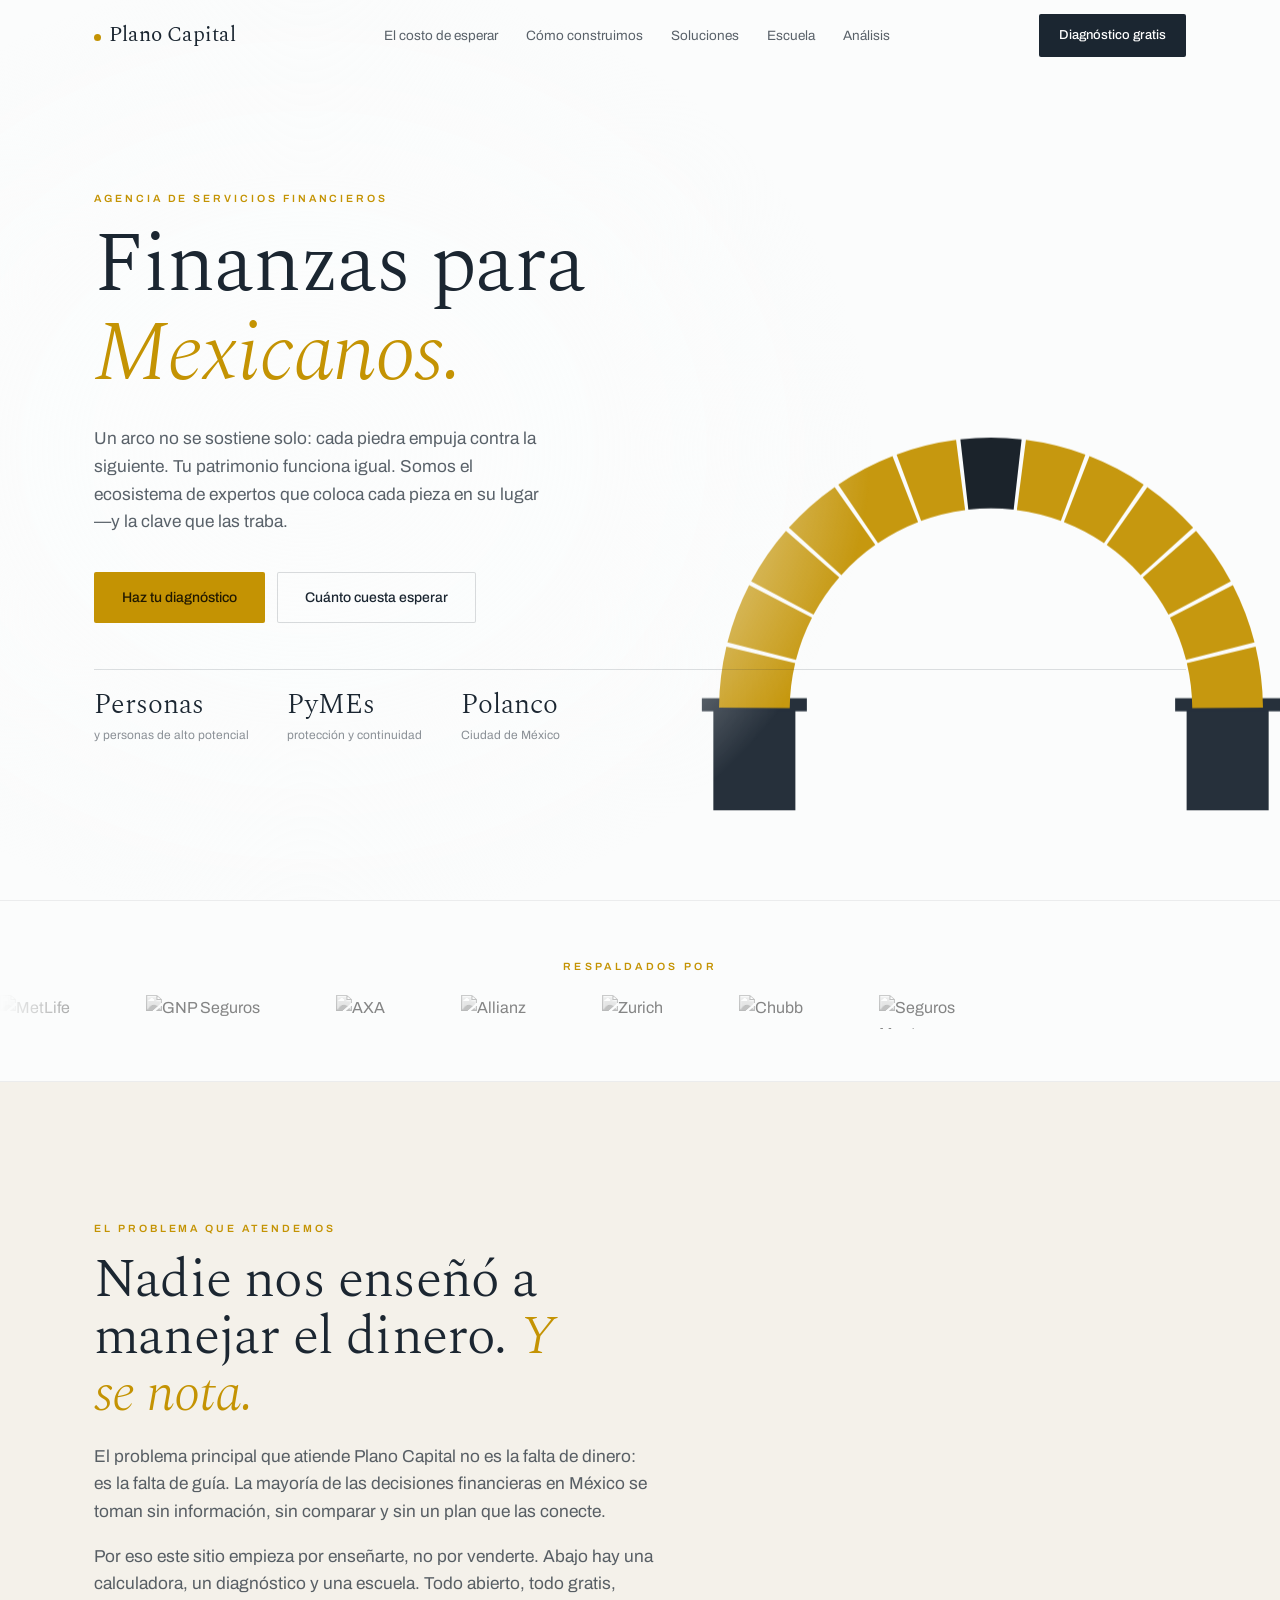
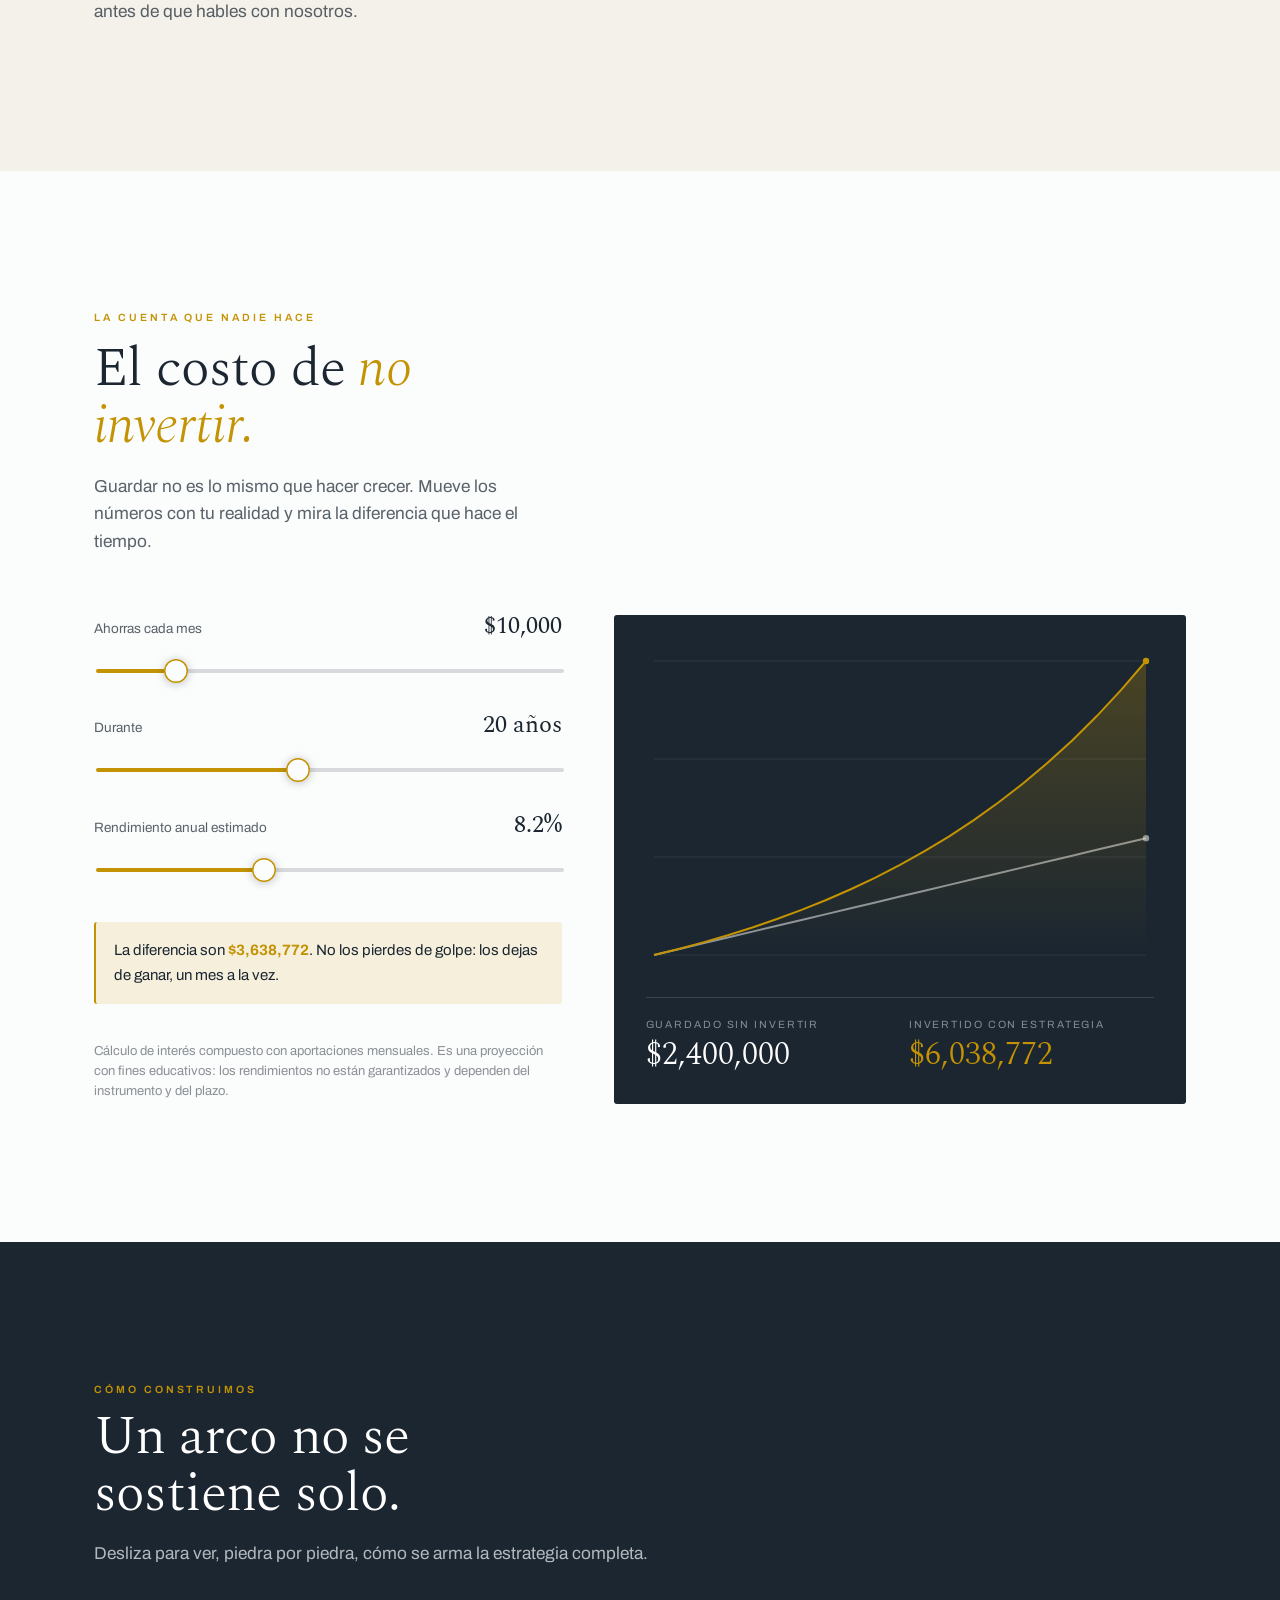
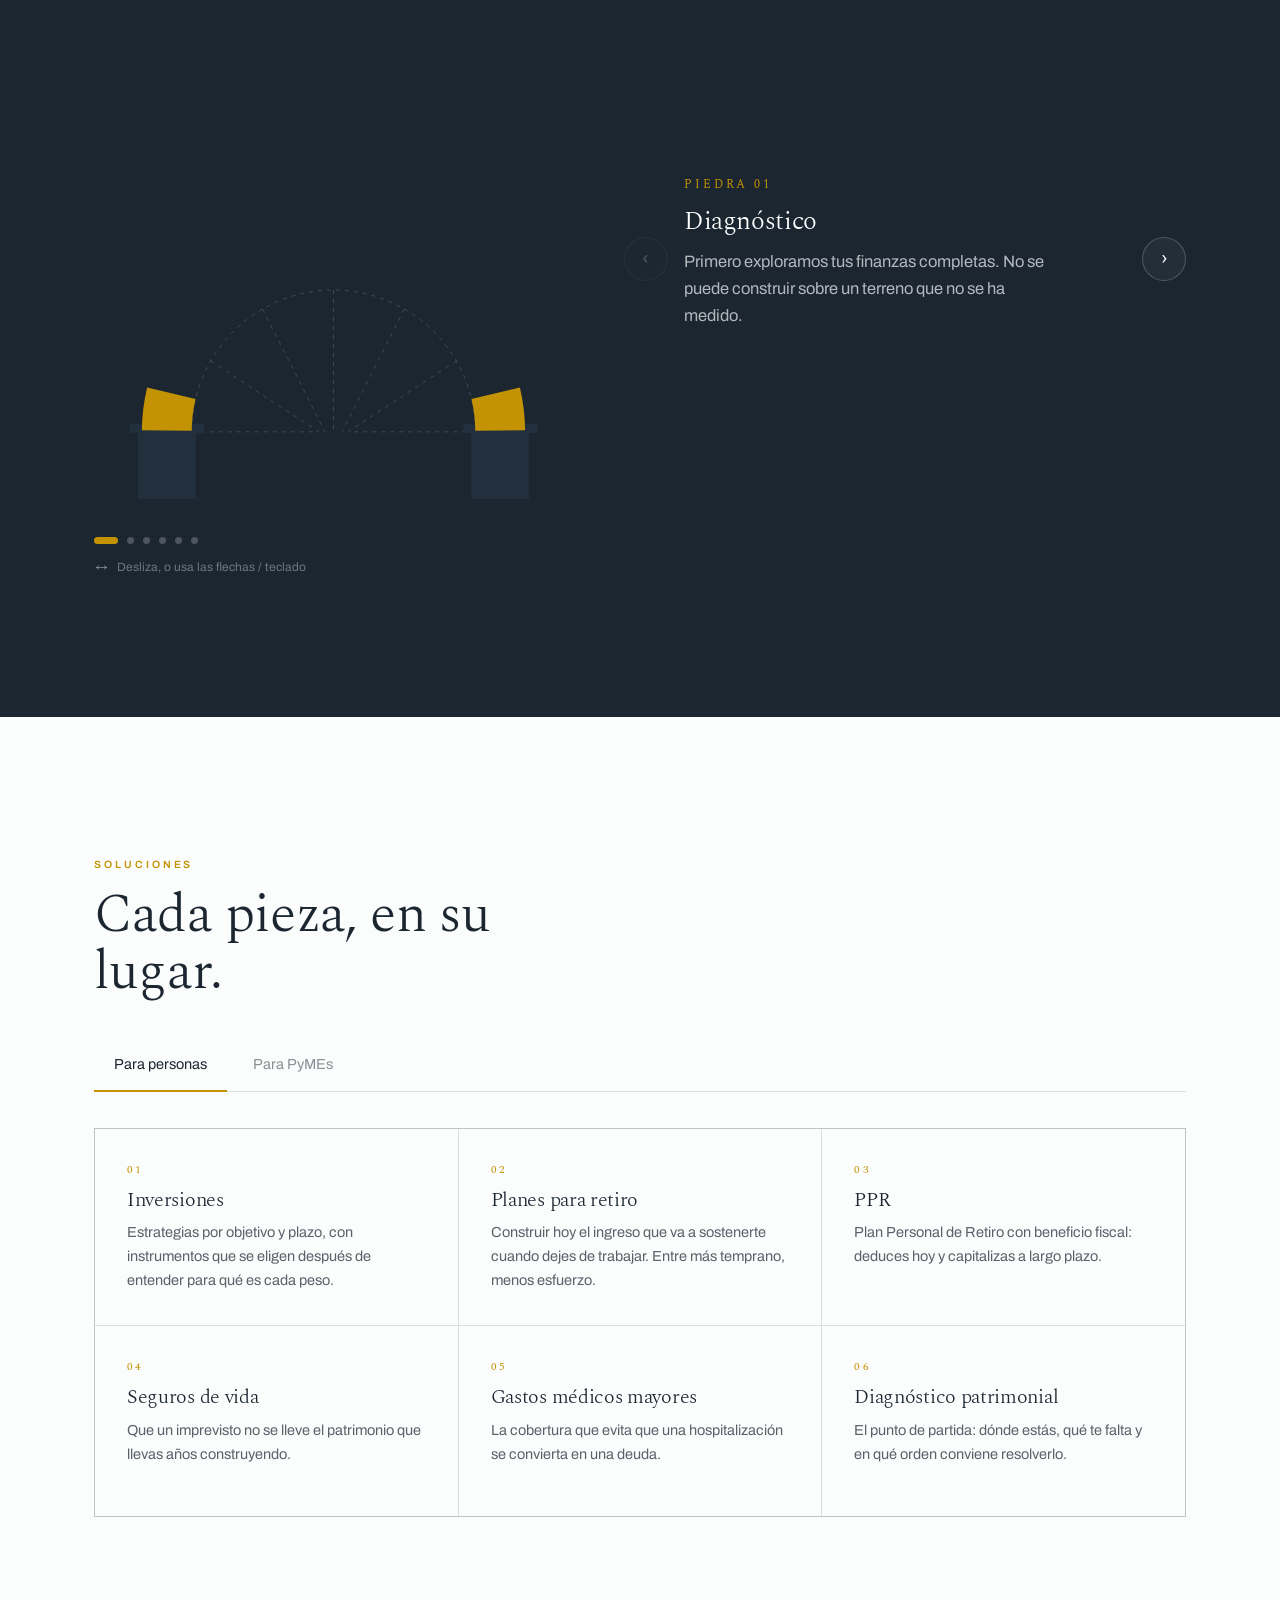
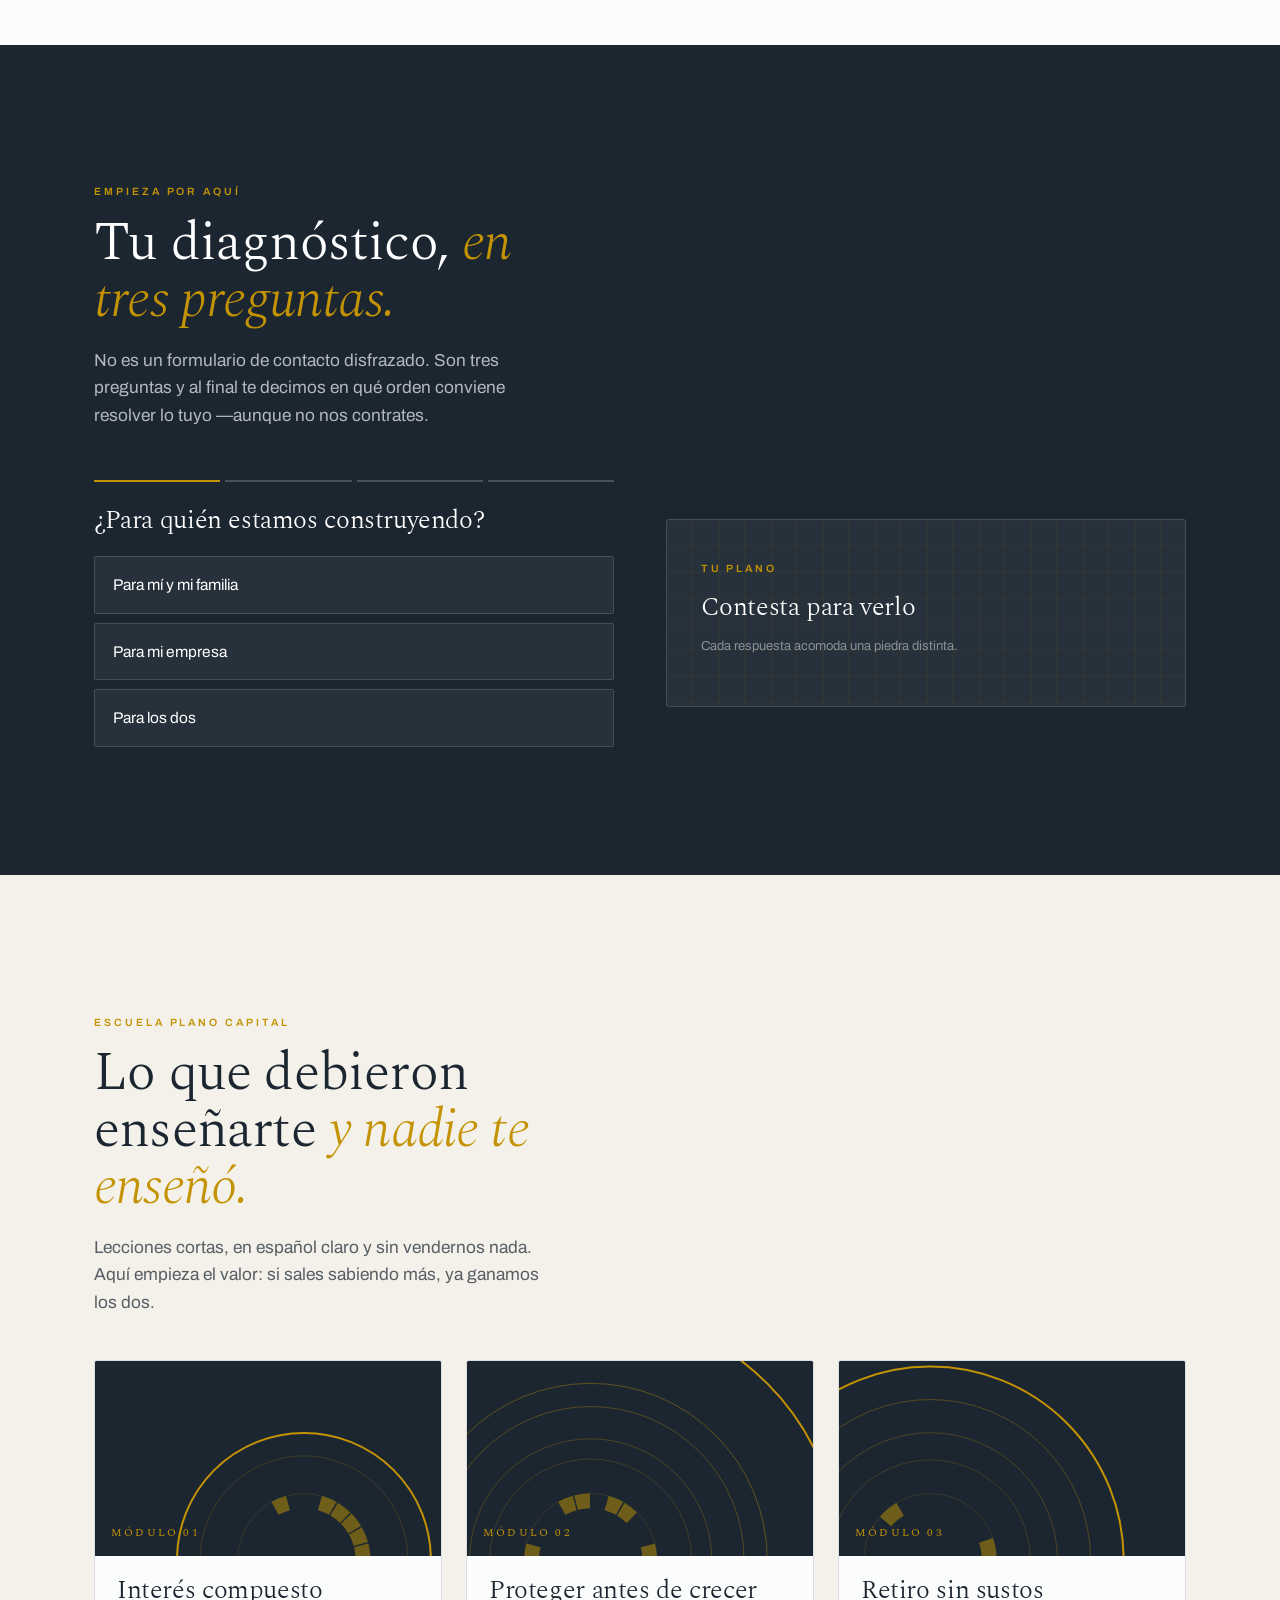
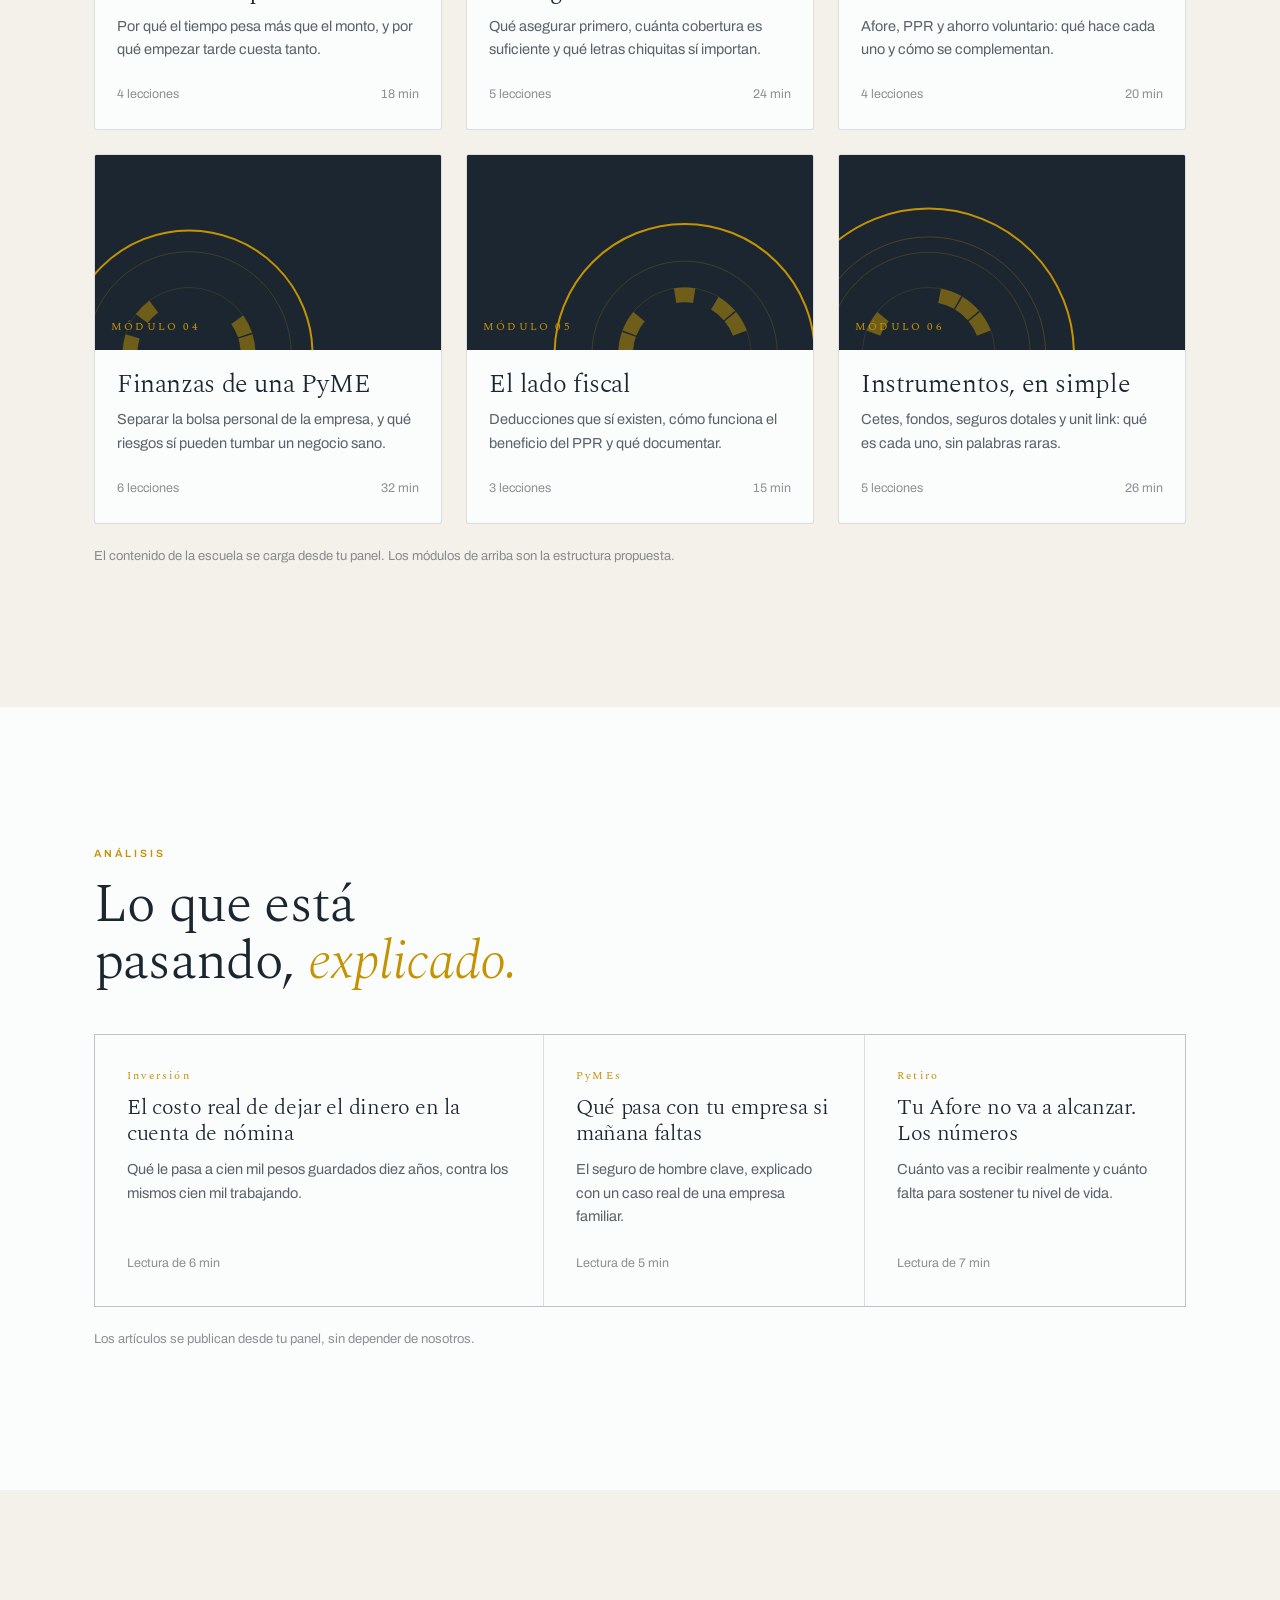
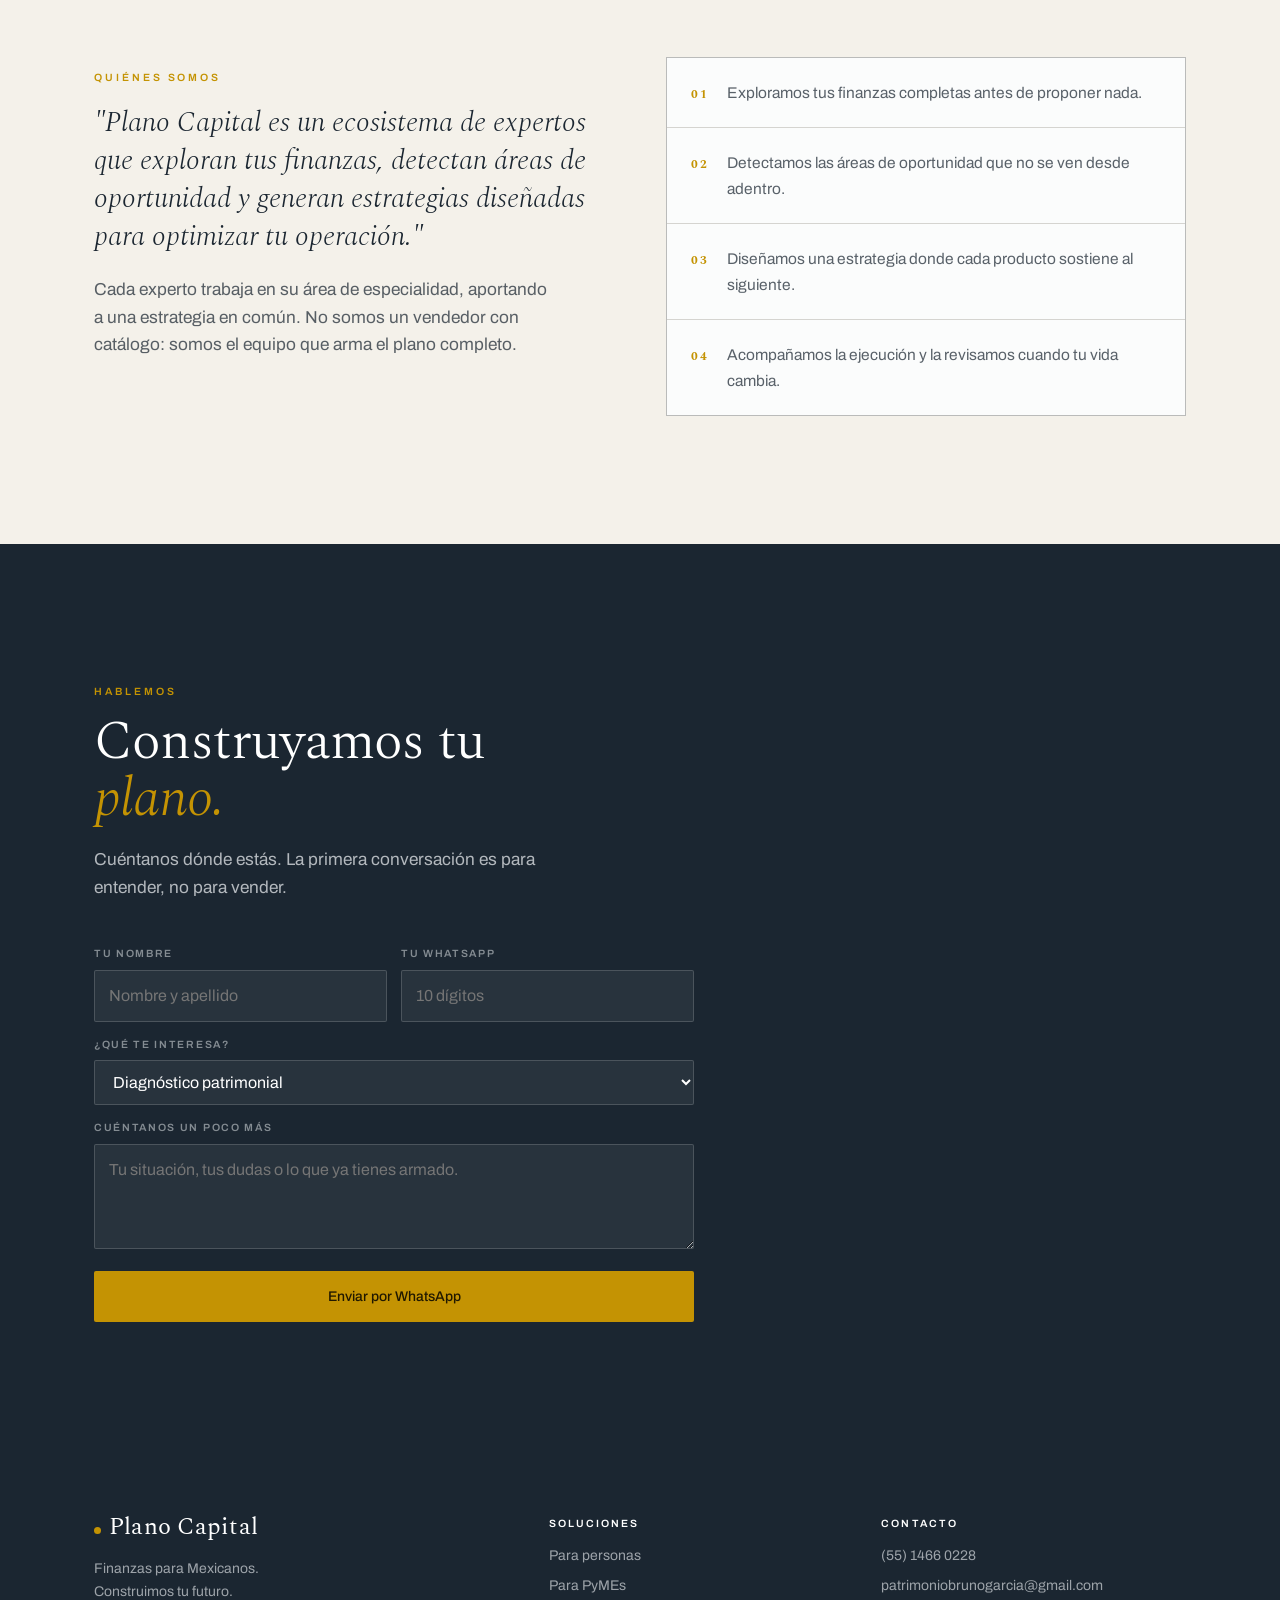
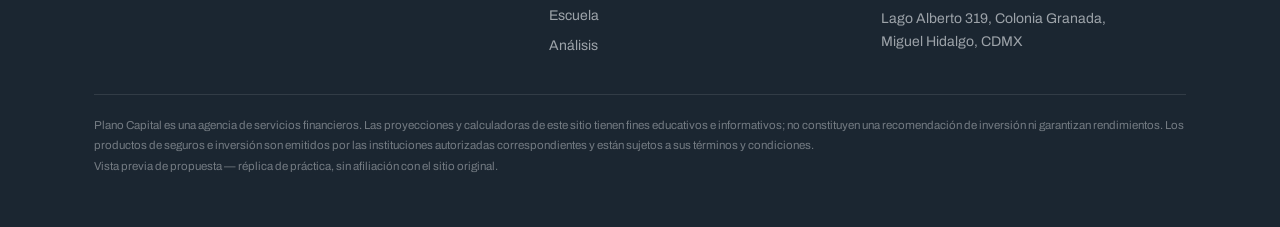
==== commit d0da0aa6: "ups" ====
--- a/index.html
+++ b/index.html
@@ -2,18 +2,17 @@
 <html lang="es-MX">
 <head>
 <meta charset="utf-8">
+<meta name="viewport" content="width=device-width, initial-scale=1">
+<title>Plano Capital — Finanzas para Mexicanos</title>
+<meta name="description" content="Un ecosistema de expertos que explora tus finanzas, detecta oportunidades y construye la estrategia de tu patrimonio. Para personas y para PyMEs.">
+<meta name="theme-color" content="#1B2631">
 <meta
 			property="og:image"
 			content="https://planocapital-example.netlify.app/seo/SeoIMG.PNG"
 		/>
-<meta name="viewport" content="width=device-width, initial-scale=1">
-<title>Plano Capital — Finanzas para Mexicanos</title>
-<meta name="description" content="Un ecosistema de expertos que explora tus finanzas, detecta oportunidades y construye la estrategia de tu patrimonio. Para personas y para PyMEs.">
-<meta name="theme-color" content="#1B2631">
 <link rel="preconnect" href="https://fonts.googleapis.com">
 <link rel="preconnect" href="https://fonts.gstatic.com" crossorigin="">
 <link href="https://fonts.googleapis.com/css2?family=Spectral:ital,wght@0,300;0,400;0,600;1,300&family=Archivo:wght@400;500;600&display=swap" rel="stylesheet">
-<link rel="shortcut icon" href="src/img/icons/PC-Fav.png" type="image/x-icon">
 <link rel="stylesheet" href="src/css/styles.css">
 </head>
 <body>
@@ -50,6 +49,36 @@
       <div><b>Personas</b><span>y personas de alto potencial</span></div>
       <div><b>PyMEs</b><span>protección y continuidad</span></div>
       <div><b>Polanco</b><span>Ciudad de México</span></div>
+    </div>
+  </div>
+</section>
+
+<!-- ═══ RESPALDO: aseguradoras y afores ═══ -->
+<section class="respaldo">
+  <div class="wrap"><p class="ojo">Respaldados por</p></div>
+  <div class="marquesina" aria-label="Aseguradoras y afores con las que trabajamos">
+    <div class="pista-m">
+      <div class="fila-m" aria-hidden="false">
+        <img class="logo-m" src="assets/logos/metlife.png" alt="MetLife" loading="lazy">
+        <img class="logo-m" src="assets/logos/gnp.png" alt="GNP Seguros" loading="lazy">
+        <img class="logo-m" src="assets/logos/axa.png" alt="AXA" loading="lazy">
+        <img class="logo-m" src="assets/logos/allianz.png" alt="Allianz" loading="lazy">
+        <img class="logo-m" src="assets/logos/zurich.png" alt="Zurich" loading="lazy">
+        <img class="logo-m" src="assets/logos/chubb.png" alt="Chubb" loading="lazy">
+        <img class="logo-m" src="assets/logos/segurosmonterrey.png" alt="Seguros Monterrey" loading="lazy">
+        
+      </div>
+      <div class="fila-m" aria-hidden="true">
+        <img class="logo-m" src="assets/logos/metlife.png" alt="" loading="lazy">
+        <img class="logo-m" src="assets/logos/gnp.png" alt="" loading="lazy">
+        <img class="logo-m" src="assets/logos/axa.png" alt="" loading="lazy">
+        <img class="logo-m" src="assets/logos/allianz.png" alt="" loading="lazy">
+        <img class="logo-m" src="assets/logos/zurich.png" alt="" loading="lazy">
+        <img class="logo-m" src="assets/logos/chubb.png" alt="" loading="lazy">
+        <img class="logo-m" src="assets/logos/segurosmonterrey.png" alt="" loading="lazy">
+        <img class="logo-m" src="assets/logos/afore-xxi-banorte.png" alt="" loading="lazy">
+        <img class="logo-m" src="assets/logos/profuturo.png" alt="" loading="lazy">
+      </div>
     </div>
   </div>
 </section>
--- a/src/css/styles.css
+++ b/src/css/styles.css
@@ -42,6 +42,27 @@
 [data-rv]{opacity:0;transform:translateY(24px);transition:opacity 1s var(--e),transform 1.1s var(--e)}
 [data-rv].vis{opacity:1;transform:none}
 [data-rv][dl="1"]{transition-delay:.09s}[data-rv][dl="2"]{transition-delay:.18s}[data-rv][dl="3"]{transition-delay:.27s}
+
+/* ── respaldo: marquesina de aseguradoras / afores ── */
+.respaldo{padding:clamp(30px,4vw,46px) 0 clamp(34px,4.6vw,52px);background:var(--papel);
+  border-top:1px solid var(--linea-s);border-bottom:1px solid var(--linea-s)}
+.respaldo .ojo{text-align:center;display:block;letter-spacing:.32em}
+.marquesina{margin-top:20px;overflow:hidden;
+  -webkit-mask-image:linear-gradient(90deg,transparent,#000 8%,#000 92%,transparent);
+  mask-image:linear-gradient(90deg,transparent,#000 8%,#000 92%,transparent)}
+.pista-m{display:flex;width:max-content;animation:desliza-m 34s linear infinite}
+.marquesina:hover .pista-m,.marquesina:focus-within .pista-m{animation-play-state:paused}
+.fila-m{display:flex;align-items:center;gap:clamp(38px,6vw,76px);padding-right:clamp(38px,6vw,76px)}
+.logo-m{height:clamp(24px,3vw,34px);width:auto;max-width:150px;object-fit:contain;flex:0 0 auto;
+  filter:grayscale(1);opacity:.55;transition:filter .35s,opacity .35s;cursor:default}
+.logo-m:hover{filter:grayscale(0);opacity:1}
+@keyframes desliza-m{from{transform:translateX(0)}to{transform:translateX(-50%)}}
+@media(max-width:700px){.fila-m{gap:30px;padding-right:30px}.pista-m{animation-duration:24s}}
+@media(prefers-reduced-motion:reduce){
+  .pista-m{animation:none}
+  .marquesina{overflow-x:auto}
+  .fila-m[aria-hidden="true"]{display:none}
+}
 
 /* ── barra ── */
 header{position:fixed;top:0;left:0;right:0;z-index:80;transition:background .45s var(--e),box-shadow .45s}
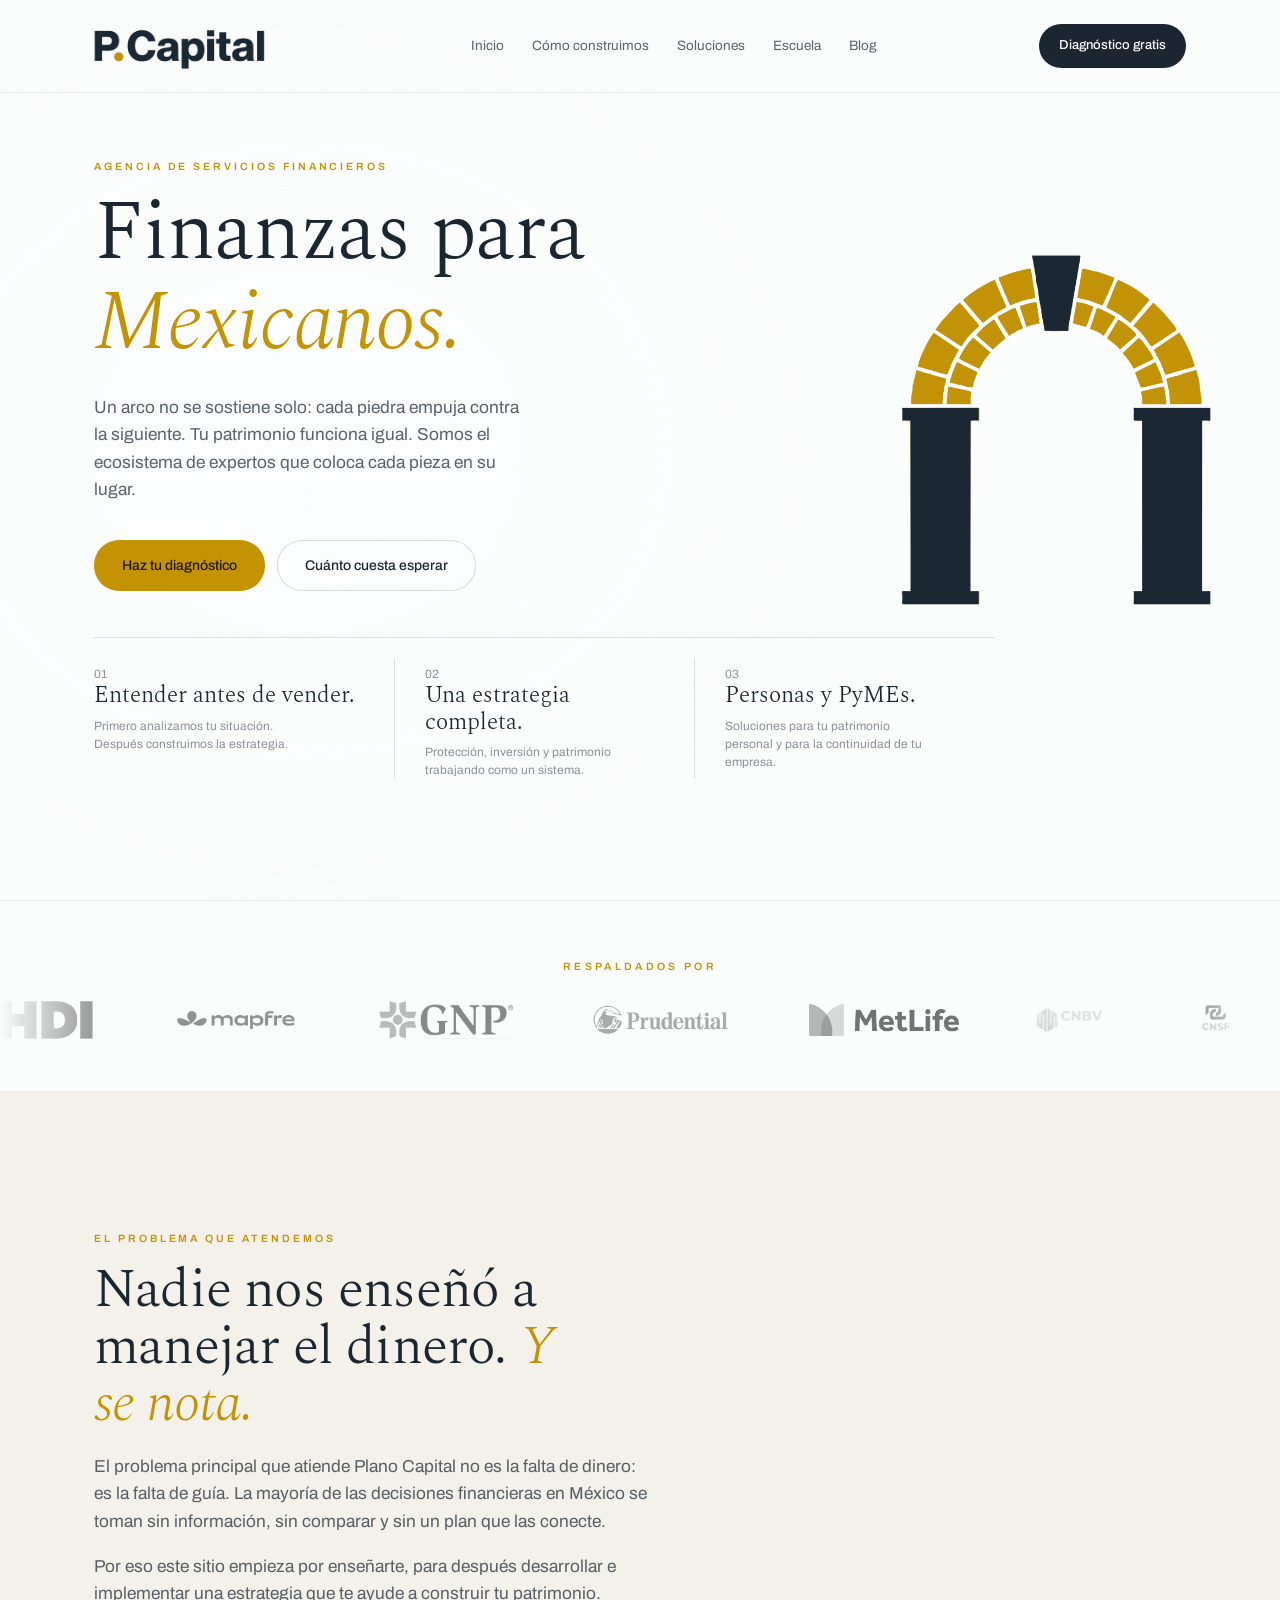
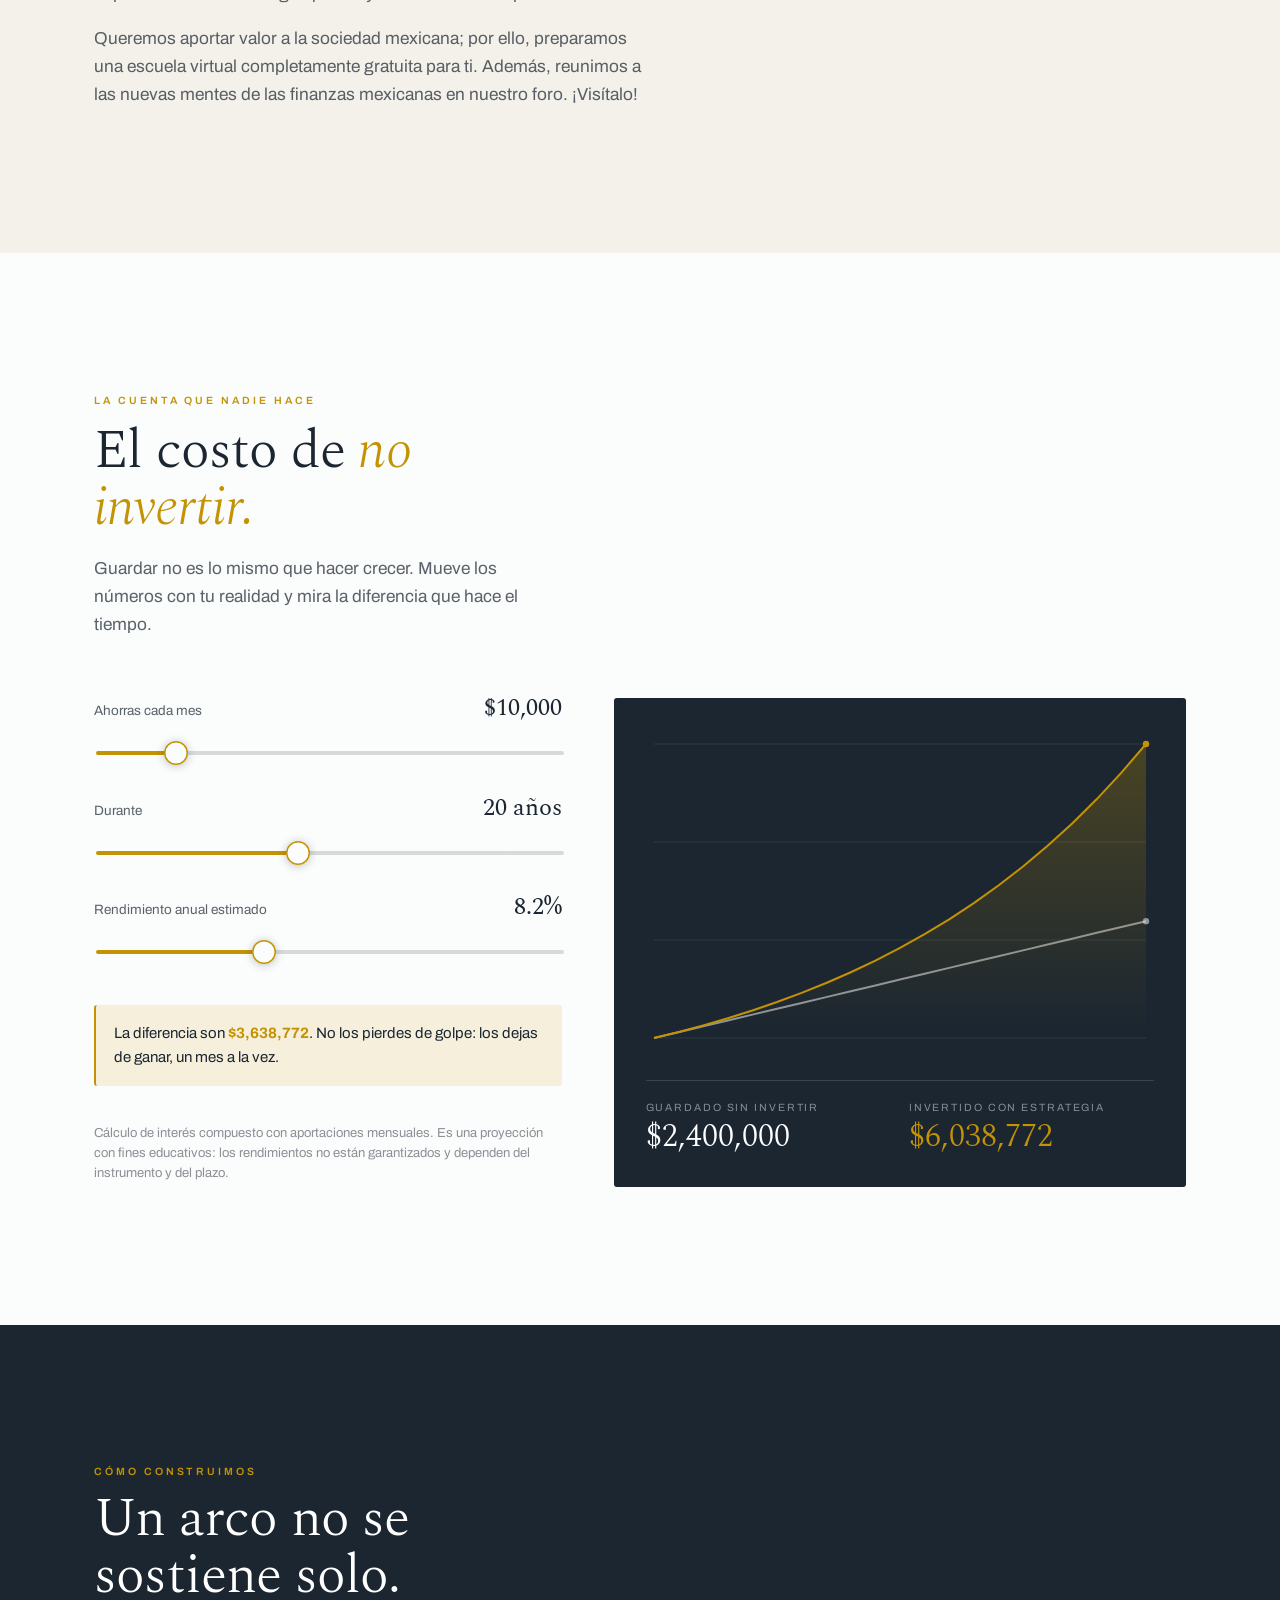
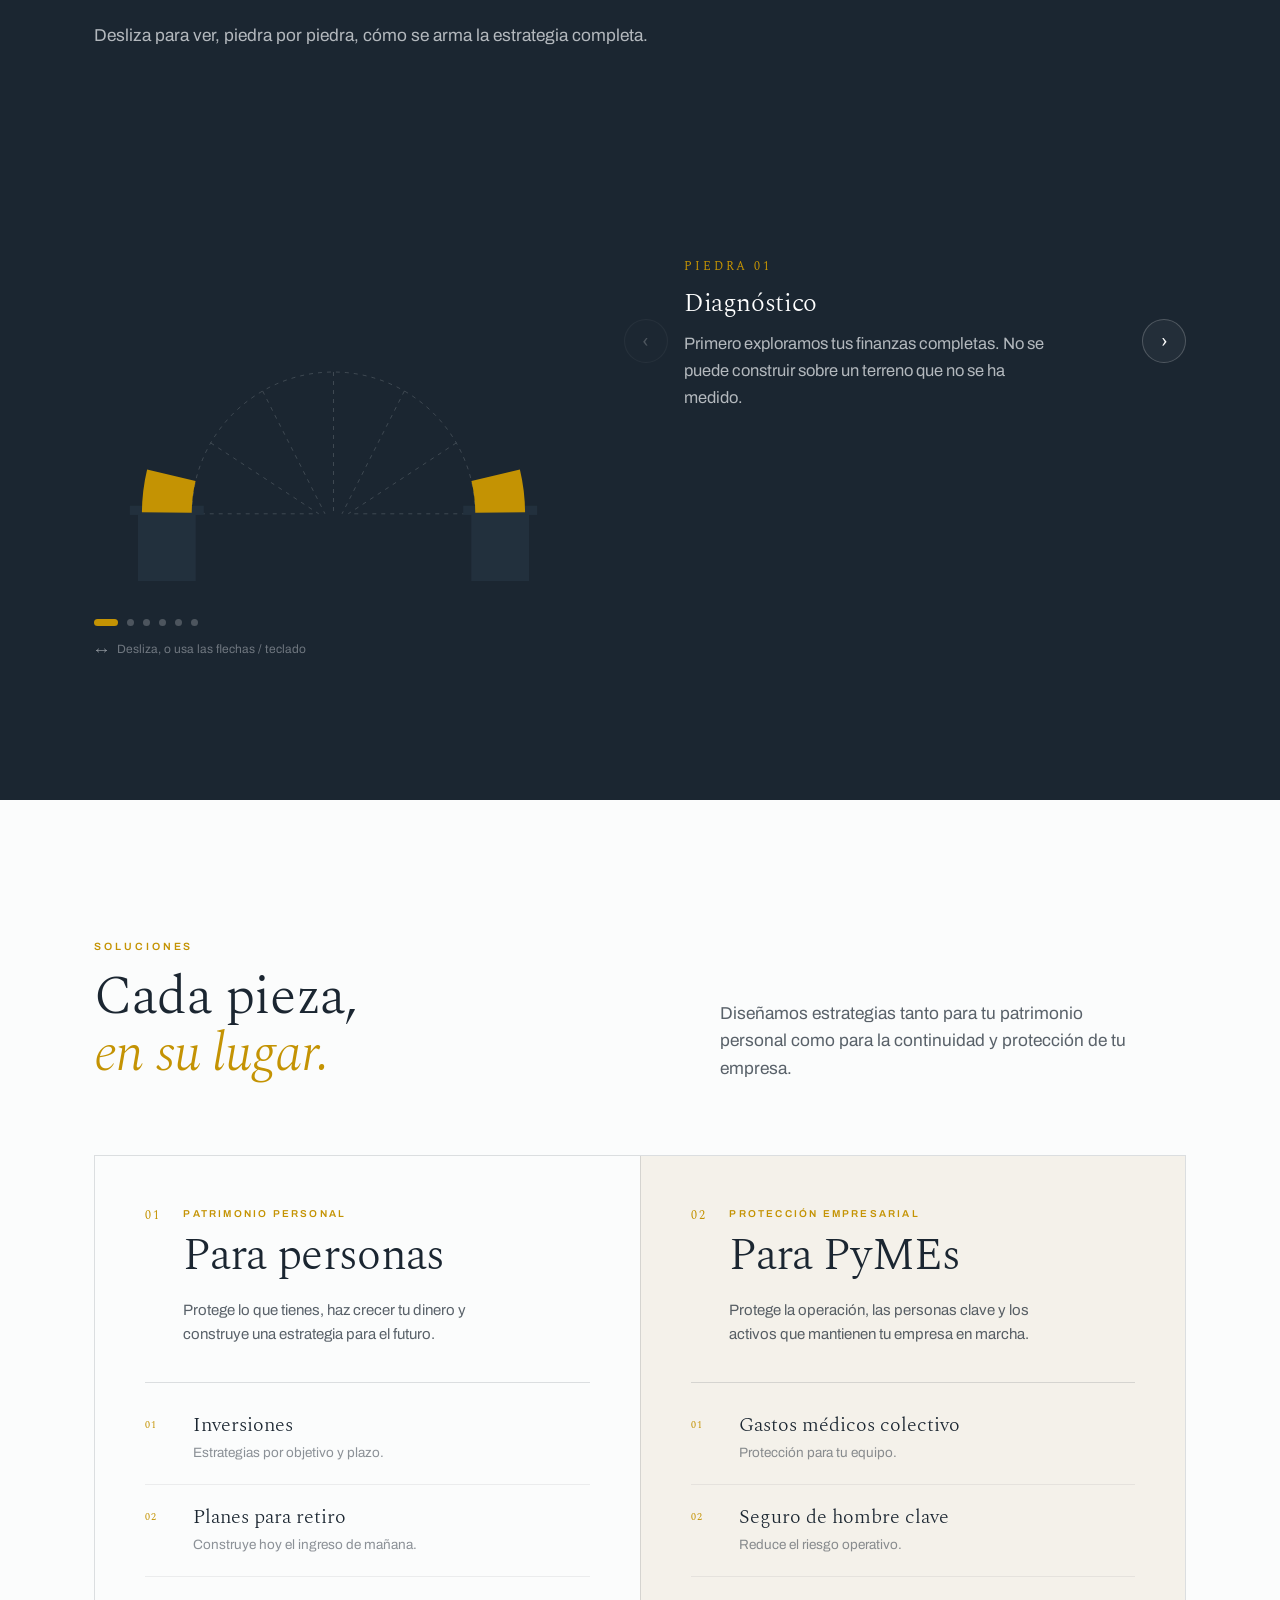
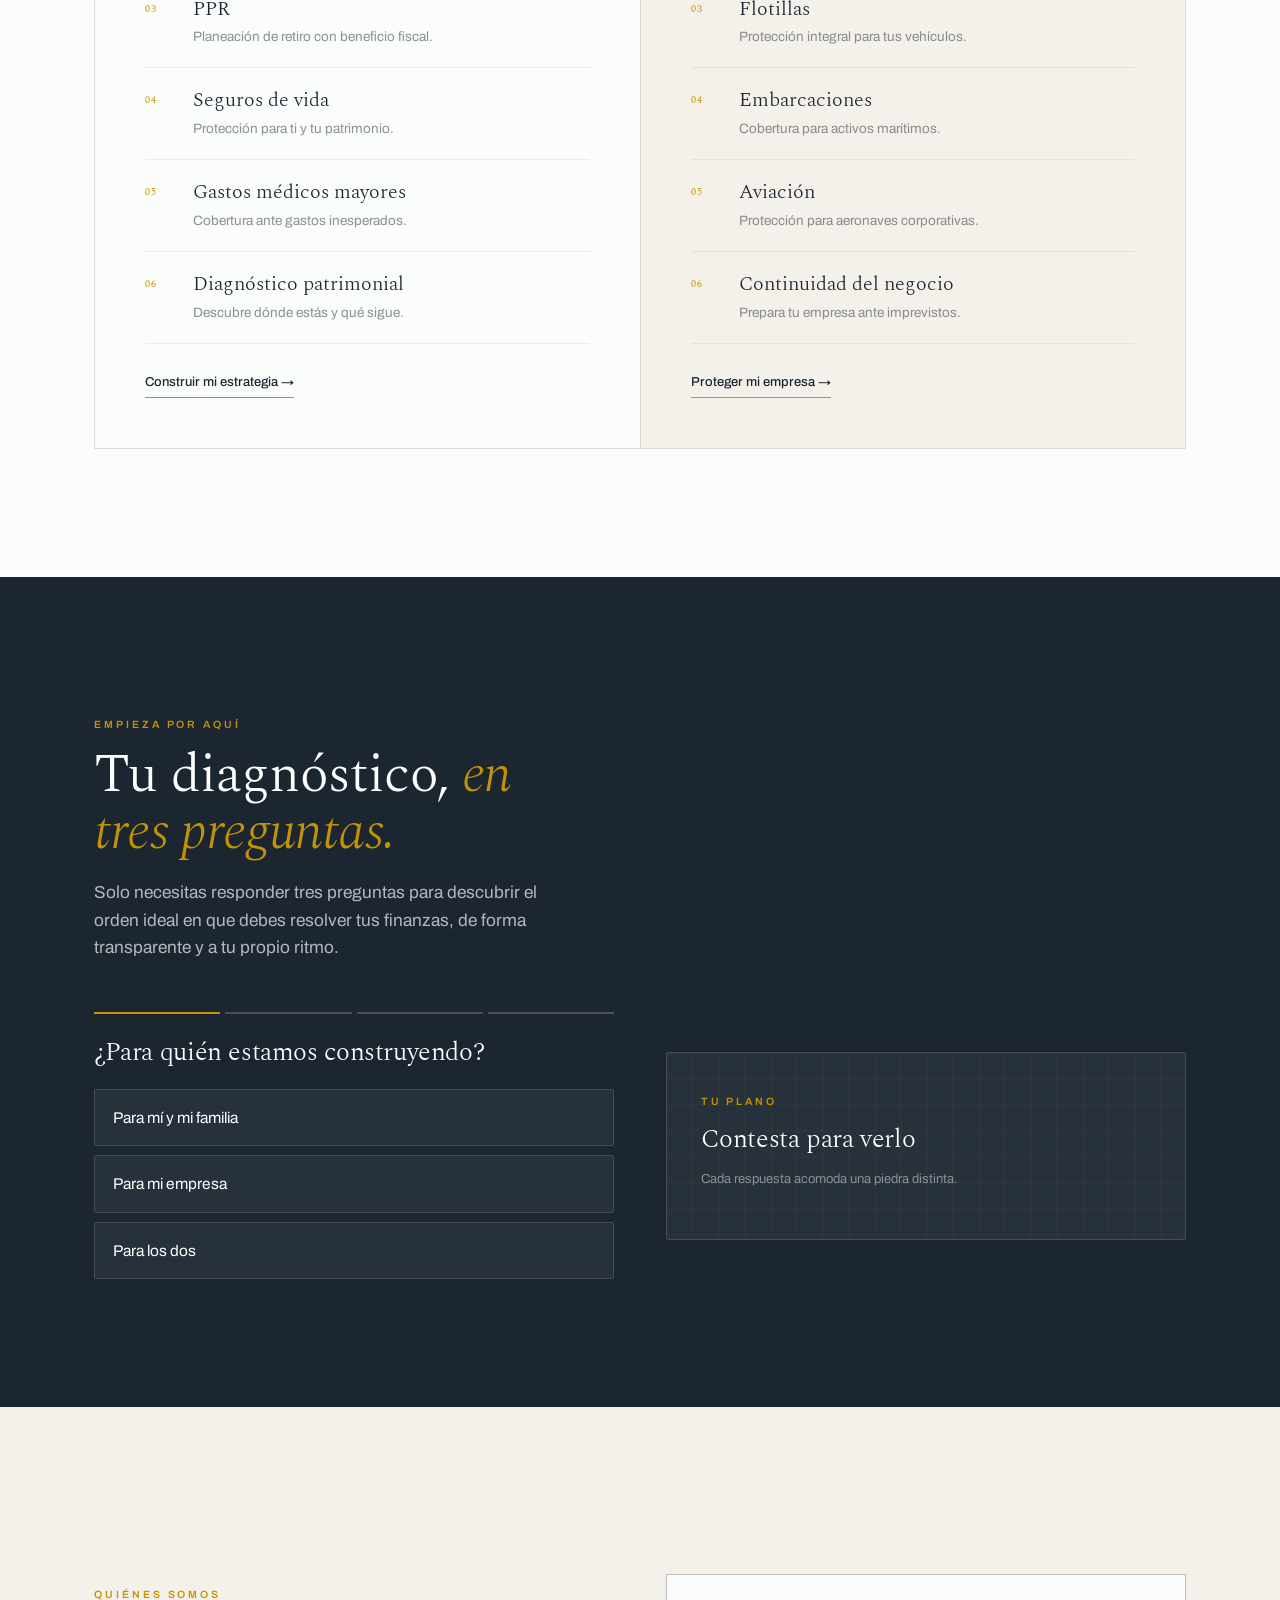
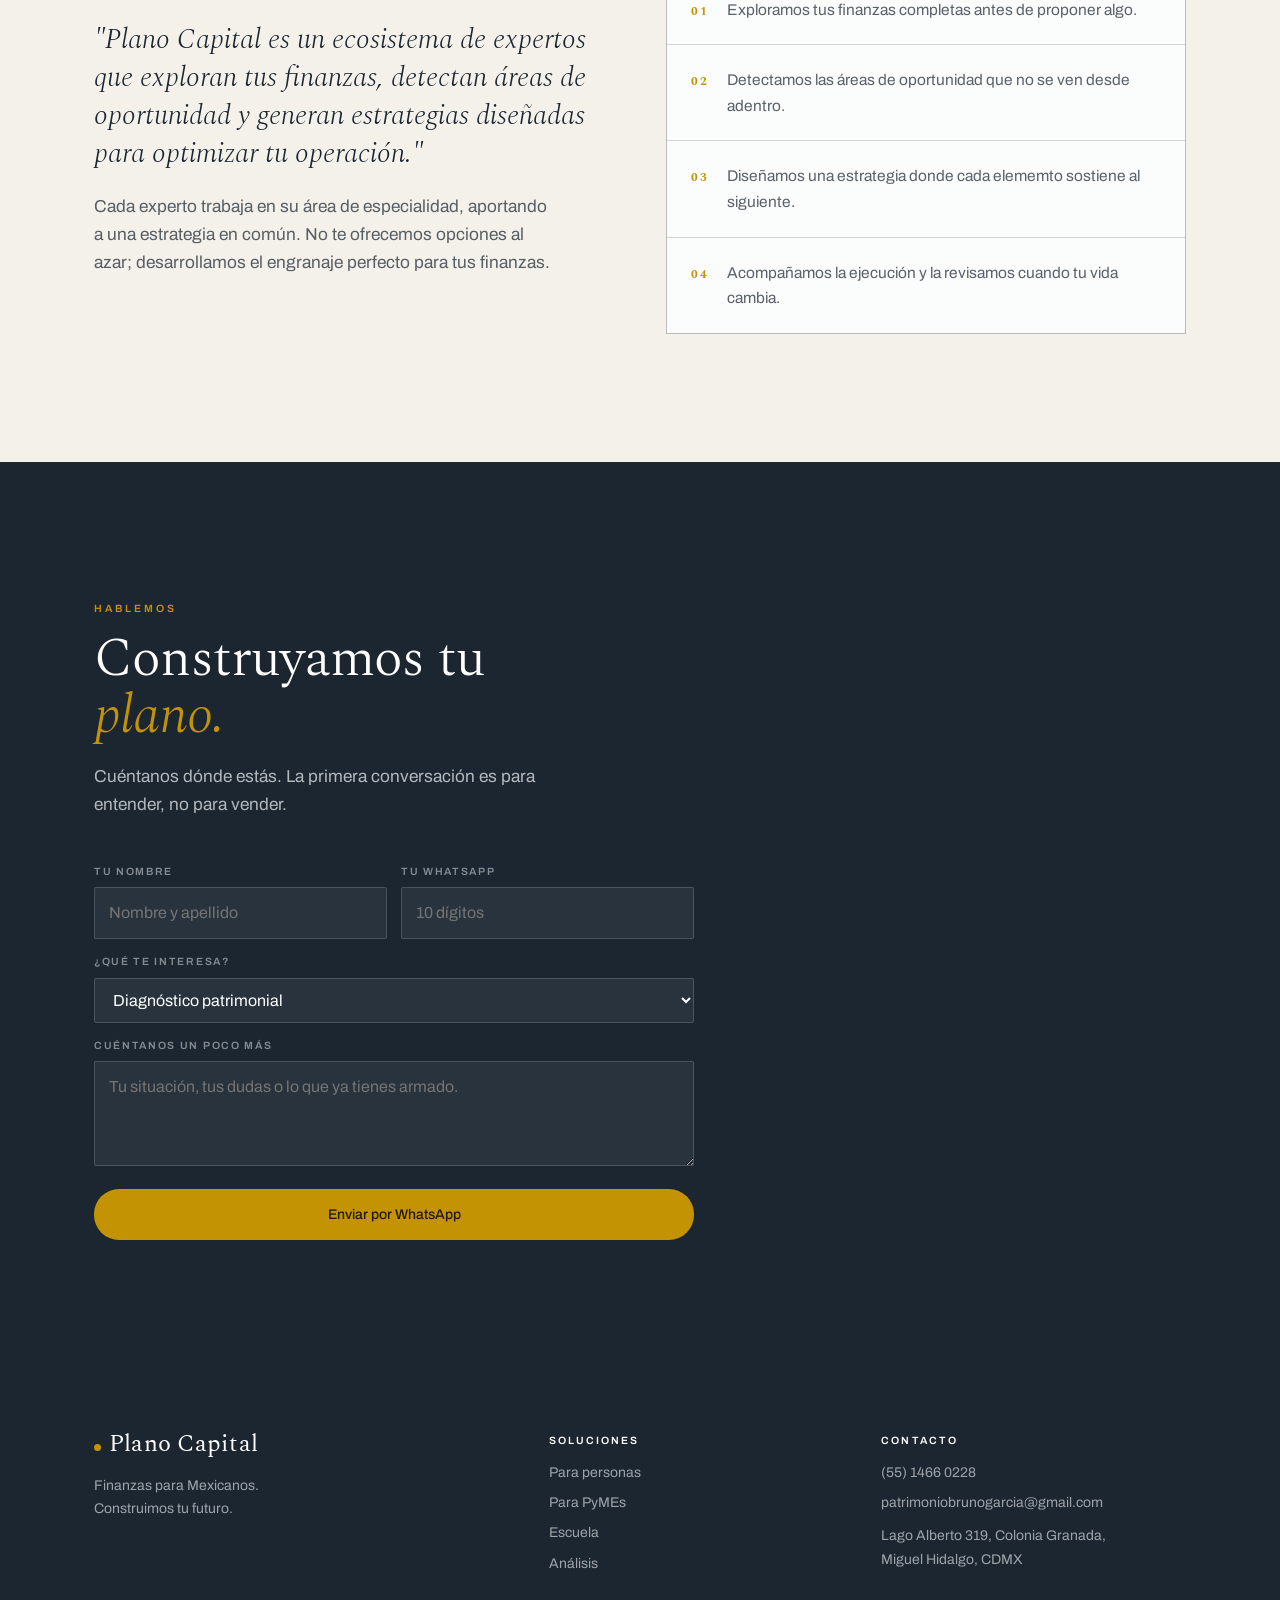
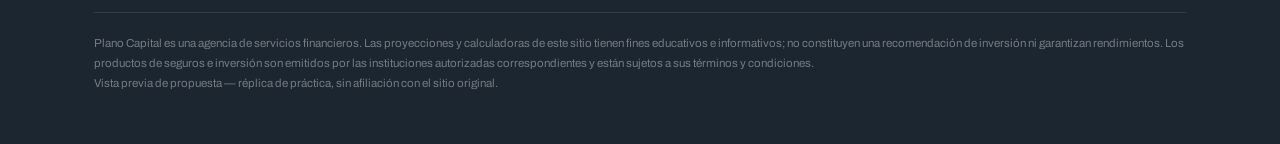
==== commit c5d5490f: "chingos de updates" ====
--- a/index.html
+++ b/index.html
@@ -20,13 +20,18 @@
   <svg viewBox="0 0 24 24" aria-hidden="true"><path d="M12 2a10 10 0 0 0-8.7 15l-1.3 4.7 4.9-1.3A10 10 0 1 0 12 2zm5.3 14.2c-.2.6-1.2 1.2-1.7 1.2-.5 0-2.1-.2-4.4-2.2-2.3-2-2.9-3.6-3-4.1-.1-.5.4-1.5 1-1.7.2-.1.5 0 .7.3l.9 1.5c.1.2.1.4 0 .6l-.4.6c-.1.2-.1.4 0 .5.5.8 1.4 1.7 2.3 2.2.2.1.4.1.5-.1l.5-.6c.2-.2.4-.2.6-.1l1.6.8c.3.2.5.4.4.7z"></path></svg></a>
 
 <header id="hd" class="fija"><div class="bar">
-  <a href="#inicio" class="wordmark" aria-label="Plano Capital"><span></span><b>Plano Capital</b></a>
-  <nav class="nv" id="nv">
-    <a href="#costo">El costo de esperar</a>
+<a href="#inicio" class="wordmark" aria-label="Plano Capital">
+  <img
+    src="src/img/icons/PlanoNavCapital.png"
+    alt="Plano Capital"
+    class="wordmark-logo"
+  >
+</a>  <nav class="nv" id="nv">
+    <a href="index.html">Inicio</a>
     <a href="#arco">Cómo construimos</a>
     <a href="#soluciones">Soluciones</a>
-    <a href="#escuela">Escuela</a>
-    <a href="#analisis">Análisis</a>
+    <a href="escuela.html">Escuela</a>
+    <a href="blog.html">Blog</a>
   </nav>
   <button class="mtg" id="mtg" aria-label="Menú" aria-expanded="false"><span></span><span></span><span></span></button>
   <a class="btn sm" href="#diagnostico">Diagnóstico gratis</a>
@@ -36,49 +41,151 @@
 
 <!-- ═══ HERO ═══ -->
 <section class="hero">
-  <canvas id="arcoHero" aria-hidden="true" width="596" height="632"></canvas>
+
+  <!-- Símbolo de marca -->
+  <div class="hero-arco" aria-hidden="true">
+    <img
+      src="src/img/icons/Arco.png"
+      alt=""
+    >
+  </div>
+
   <div class="wrap">
-    <p class="ojo vis" data-rv="">Agencia de servicios financieros</p>
-    <h1 data-rv="" dl="1" class="vis">Finanzas para <em>Mexicanos.</em></h1>
-    <p class="lede vis" data-rv="" dl="2">Un arco no se sostiene solo: cada piedra empuja contra la siguiente. Tu patrimonio funciona igual. Somos el ecosistema de expertos que coloca cada pieza en su lugar —y la clave que las traba.</p>
-    <div class="cta vis" data-rv="" dl="3">
-      <a class="btn oro" href="#diagnostico">Haz tu diagnóstico</a>
-      <a class="btn linea" href="#costo">Cuánto cuesta esperar</a>
-    </div>
-    <div class="sello vis" data-rv="" dl="3">
-      <div><b>Personas</b><span>y personas de alto potencial</span></div>
-      <div><b>PyMEs</b><span>protección y continuidad</span></div>
-      <div><b>Polanco</b><span>Ciudad de México</span></div>
-    </div>
-  </div>
+
+    <p class="ojo vis" data-rv>
+      Agencia de servicios financieros
+    </p>
+
+    <h1 class="vis" data-rv dl="1">
+      Finanzas para <em>Mexicanos.</em>
+    </h1>
+
+    <p class="lede vis" data-rv dl="2">
+      Un arco no se sostiene solo: cada piedra empuja contra la siguiente.
+      Tu patrimonio funciona igual. Somos el ecosistema de expertos que
+      coloca cada pieza en su lugar.
+    </p>
+
+
+    <!-- CTAs -->
+    <div class="cta vis" data-rv dl="3">
+
+      <a class="btn oro" href="#diagnostico">
+        Haz tu diagnóstico
+      </a>
+
+      <a class="btn linea" href="#costo">
+        Cuánto cuesta esperar
+      </a>
+
+    </div>
+
+
+    <!-- Propuesta de valor -->
+    <div class="sello vis" data-rv dl="3">
+
+      <div class="sello-item">
+        <span class="sello-num">01</span>
+
+        <div>
+          <b>Entender antes de vender.</b>
+
+          <span>
+            Primero analizamos tu situación.
+            Después construimos la estrategia.
+          </span>
+        </div>
+      </div>
+
+
+      <div class="sello-item">
+        <span class="sello-num">02</span>
+
+        <div>
+          <b>Una estrategia completa.</b>
+
+          <span>
+            Protección, inversión y patrimonio
+            trabajando como un sistema.
+          </span>
+        </div>
+      </div>
+
+
+      <div class="sello-item">
+        <span class="sello-num">03</span>
+
+        <div>
+          <b>Personas y PyMEs.</b>
+
+          <span>
+            Soluciones para tu patrimonio personal
+            y para la continuidad de tu empresa.
+          </span>
+        </div>
+      </div>
+
+    </div>
+
+  </div>
+
 </section>
-
 <!-- ═══ RESPALDO: aseguradoras y afores ═══ -->
 <section class="respaldo">
-  <div class="wrap"><p class="ojo">Respaldados por</p></div>
-  <div class="marquesina" aria-label="Aseguradoras y afores con las que trabajamos">
-    <div class="pista-m">
-      <div class="fila-m" aria-hidden="false">
-        <img class="logo-m" src="assets/logos/metlife.png" alt="MetLife" loading="lazy">
-        <img class="logo-m" src="assets/logos/gnp.png" alt="GNP Seguros" loading="lazy">
-        <img class="logo-m" src="assets/logos/axa.png" alt="AXA" loading="lazy">
-        <img class="logo-m" src="assets/logos/allianz.png" alt="Allianz" loading="lazy">
-        <img class="logo-m" src="assets/logos/zurich.png" alt="Zurich" loading="lazy">
-        <img class="logo-m" src="assets/logos/chubb.png" alt="Chubb" loading="lazy">
-        <img class="logo-m" src="assets/logos/segurosmonterrey.png" alt="Seguros Monterrey" loading="lazy">
-        
+  <div class="wrap">
+    <p class="ojo">Respaldados por</p>
+  </div>
+
+  <div
+    class="marquesina"
+    aria-label="Aseguradoras y entidades con las que trabajamos"
+  >
+    <div class="pista-m" id="pistaLogos">
+
+      <div class="fila-m">
+        <img
+          class="logo-m"
+          src="src/img/clientes/HDI.png"
+          alt="HDI"
+        >
+
+        <img
+          class="logo-m"
+          src="src/img/clientes/Mapfre.png"
+          alt="Mapfre"
+        >
+
+        <img
+          class="logo-m"
+          src="src/img/clientes/GNP.png"
+          alt="GNP"
+        >
+
+        <img
+          class="logo-m"
+          src="src/img/clientes/LogoPRUD.png"
+          alt="Prudential"
+        >
+
+        <img
+          class="logo-m"
+          src="src/img/clientes/LogoMetLife.png"
+          alt="MetLife"
+        >
+
+        <img
+          class="logo-m"
+          src="src/img/clientes/CNBV.png"
+          alt="CNBV"
+        >
+
+        <img
+          class="logo-m"
+          src="src/img/clientes/CNSF.png"
+          alt="CNSF"
+        >
       </div>
-      <div class="fila-m" aria-hidden="true">
-        <img class="logo-m" src="assets/logos/metlife.png" alt="" loading="lazy">
-        <img class="logo-m" src="assets/logos/gnp.png" alt="" loading="lazy">
-        <img class="logo-m" src="assets/logos/axa.png" alt="" loading="lazy">
-        <img class="logo-m" src="assets/logos/allianz.png" alt="" loading="lazy">
-        <img class="logo-m" src="assets/logos/zurich.png" alt="" loading="lazy">
-        <img class="logo-m" src="assets/logos/chubb.png" alt="" loading="lazy">
-        <img class="logo-m" src="assets/logos/segurosmonterrey.png" alt="" loading="lazy">
-        <img class="logo-m" src="assets/logos/afore-xxi-banorte.png" alt="" loading="lazy">
-        <img class="logo-m" src="assets/logos/profuturo.png" alt="" loading="lazy">
-      </div>
+
     </div>
   </div>
 </section>
@@ -89,7 +196,9 @@
     <p class="ojo vis" data-rv="">El problema que atendemos</p>
     <h2 data-rv="" dl="1" style="margin:.26em 0 0;max-width:18ch" class="vis">Nadie nos enseñó a manejar el dinero. <em>Y se nota.</em></h2>
     <p class="lede vis" data-rv="" dl="2" style="margin-top:20px;max-width:56ch">El problema principal que atiende Plano Capital no es la falta de dinero: es la falta de guía. La mayoría de las decisiones financieras en México se toman sin información, sin comparar y sin un plan que las conecte.</p>
-    <p class="lede vis" data-rv="" dl="2" style="margin-top:14px;max-width:56ch">Por eso este sitio empieza por enseñarte, no por venderte. Abajo hay una calculadora, un diagnóstico y una escuela. Todo abierto, todo gratis, antes de que hables con nosotros.</p>
+    <p class="lede vis" data-rv="" dl="2" style="margin-top:14px;max-width:56ch">Por eso este sitio empieza por enseñarte, para después desarrollar e implementar una estrategia que te ayude a construir tu patrimonio.</p>
+    <p class="lede vis" data-rv="" dl="2" style="margin-top:14px;max-width:56ch">Queremos aportar valor a la sociedad mexicana; por ello, preparamos una escuela virtual completamente gratuita para ti. Además, reunimos a las nuevas mentes de las finanzas mexicanas en nuestro foro. ¡Visítalo!</p>
+
   </div>
 </section>
 
@@ -182,30 +291,151 @@
 </section>
 
 <!-- ═══ SOLUCIONES ═══ -->
-<section class="pad" id="soluciones">
+<section class="pad soluciones-duales" id="soluciones">
   <div class="wrap">
-    <p class="ojo" data-rv="">Soluciones</p>
-    <h2 data-rv="" dl="1" style="margin:.26em 0 0;max-width:16ch">Cada pieza, en su lugar.</h2>
-    <div class="tabs" role="tablist" data-rv="" dl="2">
-      <button role="tab" aria-selected="true" data-t="p">Para personas</button>
-      <button role="tab" aria-selected="false" data-t="e">Para PyMEs</button>
-    </div>
-    <div class="prods" id="gp" data-rv="" dl="2">
-      <div class="prod"><span class="n">01</span><h3>Inversiones</h3><p>Estrategias por objetivo y plazo, con instrumentos que se eligen después de entender para qué es cada peso.</p></div>
-      <div class="prod"><span class="n">02</span><h3>Planes para retiro</h3><p>Construir hoy el ingreso que va a sostenerte cuando dejes de trabajar. Entre más temprano, menos esfuerzo.</p></div>
-      <div class="prod"><span class="n">03</span><h3>PPR</h3><p>Plan Personal de Retiro con beneficio fiscal: deduces hoy y capitalizas a largo plazo.</p></div>
-      <div class="prod"><span class="n">04</span><h3>Seguros de vida</h3><p>Que un imprevisto no se lleve el patrimonio que llevas años construyendo.</p></div>
-      <div class="prod"><span class="n">05</span><h3>Gastos médicos mayores</h3><p>La cobertura que evita que una hospitalización se convierta en una deuda.</p></div>
-      <div class="prod"><span class="n">06</span><h3>Diagnóstico patrimonial</h3><p>El punto de partida: dónde estás, qué te falta y en qué orden conviene resolverlo.</p></div>
-    </div>
-    <div class="prods oculto" id="ge">
-      <div class="prod"><span class="n">01</span><h3>Gastos médicos colectivo</h3><p>SGMC para tu equipo. Retiene talento, y cuesta menos que contratarlo individualmente.</p></div>
-      <div class="prod"><span class="n">02</span><h3>Seguro de hombre clave</h3><p>SHC. Si falta la persona de la que depende la operación, la empresa tiene con qué sostenerse mientras se reorganiza.</p></div>
-      <div class="prod"><span class="n">03</span><h3>Flotillas</h3><p>Cobertura para el parque vehicular, administrada como una sola póliza y no como veinte.</p></div>
-      <div class="prod"><span class="n">04</span><h3>Embarcaciones</h3><p>Protección para activos marítimos, con coberturas de casco, responsabilidad civil y tripulación.</p></div>
-      <div class="prod"><span class="n">05</span><h3>Aviación</h3><p>Seguros para aeronaves privadas y corporativas, ajustados al uso real de la nave.</p></div>
-      <div class="prod"><span class="n">06</span><h3>Continuidad del negocio</h3><p>La estrategia que mantiene la empresa de pie cuando el dueño falta, se enferma o quiere salir.</p></div>
-    </div>
+
+    <div class="soluciones-head">
+      <div>
+        <p class="ojo">Soluciones</p>
+        <h2>Cada pieza, <em>en su lugar.</em></h2>
+      </div>
+
+      <p class="lede">
+        Diseñamos estrategias tanto para tu patrimonio personal
+        como para la continuidad y protección de tu empresa.
+      </p>
+    </div>
+
+
+    <div class="soluciones-grid">
+
+      <!-- PERSONAS -->
+      <article class="solucion-bloque solucion-personas">
+
+        <div class="solucion-cabecera">
+          <span class="solucion-num">01</span>
+
+          <div>
+            <span class="solucion-label">Patrimonio personal</span>
+            <h3>Para personas</h3>
+            <p>
+              Protege lo que tienes, haz crecer tu dinero
+              y construye una estrategia para el futuro.
+            </p>
+          </div>
+        </div>
+
+        <div class="solucion-lista">
+
+          <div class="solucion-item">
+            <span>01</span>
+            <h4>Inversiones</h4>
+            <p>Estrategias por objetivo y plazo.</p>
+          </div>
+
+          <div class="solucion-item">
+            <span>02</span>
+            <h4>Planes para retiro</h4>
+            <p>Construye hoy el ingreso de mañana.</p>
+          </div>
+
+          <div class="solucion-item">
+            <span>03</span>
+            <h4>PPR</h4>
+            <p>Planeación de retiro con beneficio fiscal.</p>
+          </div>
+
+          <div class="solucion-item">
+            <span>04</span>
+            <h4>Seguros de vida</h4>
+            <p>Protección para ti y tu patrimonio.</p>
+          </div>
+
+          <div class="solucion-item">
+            <span>05</span>
+            <h4>Gastos médicos mayores</h4>
+            <p>Cobertura ante gastos inesperados.</p>
+          </div>
+
+          <div class="solucion-item">
+            <span>06</span>
+            <h4>Diagnóstico patrimonial</h4>
+            <p>Descubre dónde estás y qué sigue.</p>
+          </div>
+
+        </div>
+
+        <a href="#diagnostico" class="solucion-link">
+          Construir mi estrategia →
+        </a>
+
+      </article>
+
+
+      <!-- PYMES -->
+      <article class="solucion-bloque solucion-pymes">
+
+        <div class="solucion-cabecera">
+          <span class="solucion-num">02</span>
+
+          <div>
+            <span class="solucion-label">Protección empresarial</span>
+            <h3>Para PyMEs</h3>
+            <p>
+              Protege la operación, las personas clave
+              y los activos que mantienen tu empresa en marcha.
+            </p>
+          </div>
+        </div>
+
+        <div class="solucion-lista">
+
+          <div class="solucion-item">
+            <span>01</span>
+            <h4>Gastos médicos colectivo</h4>
+            <p>Protección para tu equipo.</p>
+          </div>
+
+          <div class="solucion-item">
+            <span>02</span>
+            <h4>Seguro de hombre clave</h4>
+            <p>Reduce el riesgo operativo.</p>
+          </div>
+
+          <div class="solucion-item">
+            <span>03</span>
+            <h4>Flotillas</h4>
+            <p>Protección integral para tus vehículos.</p>
+          </div>
+
+          <div class="solucion-item">
+            <span>04</span>
+            <h4>Embarcaciones</h4>
+            <p>Cobertura para activos marítimos.</p>
+          </div>
+
+          <div class="solucion-item">
+            <span>05</span>
+            <h4>Aviación</h4>
+            <p>Protección para aeronaves corporativas.</p>
+          </div>
+
+          <div class="solucion-item">
+            <span>06</span>
+            <h4>Continuidad del negocio</h4>
+            <p>Prepara tu empresa ante imprevistos.</p>
+          </div>
+
+        </div>
+
+        <a href="#contacto" class="solucion-link">
+          Proteger mi empresa →
+        </a>
+
+      </article>
+
+    </div>
+
   </div>
 </section>
 
@@ -214,7 +444,7 @@
   <div class="wrap">
     <p class="ojo" data-rv="">Empieza por aquí</p>
     <h2 data-rv="" dl="1" style="margin:.26em 0 0;max-width:16ch">Tu diagnóstico, <em>en tres preguntas.</em></h2>
-    <p class="lede" data-rv="" dl="2" style="margin-top:18px">No es un formulario de contacto disfrazado. Son tres preguntas y al final te decimos en qué orden conviene resolver lo tuyo —aunque no nos contrates.</p>
+    <p class="lede" data-rv="" dl="2" style="margin-top:18px">Solo necesitas responder tres preguntas para descubrir el orden ideal en que debes resolver tus finanzas, de forma transparente y a tu propio ritmo.</p>
     <div class="diag">
       <div data-rv="" dl="1">
         <div class="marca"><i class="on"></i><i></i><i></i><i></i></div>
@@ -267,7 +497,7 @@
   </div>
 </section>
 
-<!-- ═══ ESCUELA ═══ -->
+<!-- ═══ ESCUELA ═══ 
 <section class="pad crema" id="escuela">
   <div class="wrap">
     <p class="ojo" data-rv="">Escuela Plano Capital</p>
@@ -295,9 +525,9 @@
     </div>
     <p class="min" data-rv="" dl="2" style="margin-top:22px">El contenido de la escuela se carga desde tu panel. Los módulos de arriba son la estructura propuesta.</p>
   </div>
-</section>
-
-<!-- ═══ ANÁLISIS ═══ -->
+</section>-->
+
+<!-- ═══ ANÁLISIS ═══ 
 <section class="pad" id="analisis">
   <div class="wrap">
     <p class="ojo" data-rv="">Análisis</p>
@@ -318,7 +548,7 @@
     </div>
     <p class="min" data-rv="" dl="2" style="margin-top:22px">Los artículos se publican desde tu panel, sin depender de nosotros.</p>
   </div>
-</section>
+</section>-->
 
 <!-- ═══ ECOSISTEMA ═══ -->
 <section class="pad crema">
@@ -326,12 +556,12 @@
     <div data-rv="">
       <p class="ojo">Quiénes somos</p>
       <p class="cita" style="margin:18px 0 0">"Plano Capital es un ecosistema de expertos que exploran tus finanzas, detectan áreas de oportunidad y generan estrategias diseñadas para optimizar tu operación."</p>
-      <p class="lede" style="margin-top:20px">Cada experto trabaja en su área de especialidad, aportando a una estrategia en común. No somos un vendedor con catálogo: somos el equipo que arma el plano completo.</p>
+      <p class="lede" style="margin-top:20px">Cada experto trabaja en su área de especialidad, aportando a una estrategia en común. No te ofrecemos opciones al azar; desarrollamos el engranaje perfecto para tus finanzas.</p>
     </div>
     <div class="pilares" data-rv="" dl="1">
-      <div class="pilar"><b>01</b><span>Exploramos tus finanzas completas antes de proponer nada.</span></div>
+      <div class="pilar"><b>01</b><span>Exploramos tus finanzas completas antes de proponer algo.</span></div>
       <div class="pilar"><b>02</b><span>Detectamos las áreas de oportunidad que no se ven desde adentro.</span></div>
-      <div class="pilar"><b>03</b><span>Diseñamos una estrategia donde cada producto sostiene al siguiente.</span></div>
+      <div class="pilar"><b>03</b><span>Diseñamos una estrategia donde cada elememto sostiene al siguiente.</span></div>
       <div class="pilar"><b>04</b><span>Acompañamos la ejecución y la revisamos cuando tu vida cambia.</span></div>
     </div>
   </div>
@@ -468,7 +698,7 @@
   return { pinta:pinta, medir:medir };
 }
 
-/* hero: el arco se construye una vez, al entrar */
+/* hero: el arco se construye una vez, al entrar 
 (function(){
   var cv=$("arcoHero"); if(!cv) return;
   var A=LienzoArco(cv,{dovelas:13}); if(!A) return;
@@ -484,7 +714,7 @@
   if("IntersectionObserver" in window)
     new IntersectionObserver(function(e){ if(e[0].isIntersecting) arranca(); },{threshold:.2}).observe(cv);
   else arranca();
-})();
+})();*/
 
 /* ══ "Cómo construimos": carrusel horizontal deslizable ══
    Antes: sección pegajosa (position:sticky) de 574svh que avanzaba con el
@@ -785,5 +1015,125 @@
 })();
 })();
 </script>
+<script>
+  (function () {
+
+  const pista = document.getElementById("pistaLogos");
+
+  if (!pista) return;
+
+
+  /* Primera y única fila escrita en HTML */
+  const original = pista.querySelector(".fila-m");
+
+  if (!original) return;
+
+
+  /*
+   * Creamos una copia EXACTA automáticamente.
+   * No tienes que mantener dos listas de logos.
+   */
+  const copia = original.cloneNode(true);
+
+  copia.setAttribute("aria-hidden", "true");
+
+
+  /* Los alt de la copia no deben repetirse
+     para lectores de pantalla */
+  copia.querySelectorAll("img").forEach(img => {
+    img.alt = "";
+  });
+
+
+  pista.appendChild(copia);
+
+
+
+  function medirCarrusel() {
+
+    /*
+     * offsetWidth devuelve el ancho REAL:
+     *
+     * logos
+     * + gaps
+     * + padding final
+     */
+    const ancho = original.offsetWidth;
+
+
+    pista.style.setProperty(
+      "--ancho-logos",
+      ancho
+    );
+
+  }
+
+
+
+  /*
+   * Esperamos a que TODAS las imágenes
+   * tengan sus dimensiones.
+   *
+   * Esto evita precisamente el hueco
+   * que puede aparecer si calculamos
+   * antes de cargar los PNG.
+   */
+  const imagenes = original.querySelectorAll("img");
+
+
+  Promise.all(
+
+    Array.from(imagenes).map(img => {
+
+      if (img.complete) {
+        return Promise.resolve();
+      }
+
+      return new Promise(resolve => {
+
+        img.addEventListener(
+          "load",
+          resolve,
+          { once: true }
+        );
+
+        img.addEventListener(
+          "error",
+          resolve,
+          { once: true }
+        );
+
+      });
+
+    })
+
+  ).then(() => {
+
+    medirCarrusel();
+
+    pista.classList.add("lista");
+
+  });
+
+
+
+  /* recalcular en responsive */
+  let resizeTimer;
+
+  window.addEventListener("resize", () => {
+
+    clearTimeout(resizeTimer);
+
+    resizeTimer = setTimeout(() => {
+
+      medirCarrusel();
+
+    }, 150);
+
+  });
+
+
+})();
+</script>
 </body>
 </html>
--- a/src/css/styles.css
+++ b/src/css/styles.css
@@ -1,273 +1,1833 @@
-
-:root{
-  --tinta:#1B2631; --petroleo:#154360; --oro:#C49303; --papel:#FBFCFC;
-  --tinta-70:rgba(27,38,49,.72); --tinta-45:rgba(27,38,49,.5); --tinta-20:rgba(27,38,49,.16);
-  --linea:rgba(27,38,49,.14); --linea-s:rgba(27,38,49,.07);
-  --crema:#F4F1EA; --oro-t:rgba(196,147,3,.13);
-  --s:"Spectral",Georgia,serif; --a:"Archivo",system-ui,-apple-system,sans-serif;
-  --gut:clamp(20px,5vw,84px); --max:1220px; --e:cubic-bezier(.22,.61,.36,1);
-}
-*{box-sizing:border-box}
-html{-webkit-text-size-adjust:100%; overscroll-behavior-x:contain} html:focus-within{scroll-behavior:smooth}
-body{margin:0;background:var(--papel);color:var(--tinta);font-family:var(--a);font-weight:400;
-  font-size:clamp(16px,1.02vw,17px);line-height:1.65;-webkit-font-smoothing:antialiased;overflow-x:hidden;
-  overscroll-behavior-x:contain}
-img{max-width:100%;display:block;height:auto} a{color:inherit} button{font:inherit;color:inherit}
-::selection{background:var(--oro);color:#fff}
-:focus-visible{outline:2px solid var(--petroleo);outline-offset:3px;border-radius:4px}
-.noche :focus-visible{outline-color:var(--oro)}
-
-h1,h2,h3{margin:0;font-family:var(--s);font-weight:300;line-height:1.06;letter-spacing:-.015em}
-h1{font-size:clamp(40px,6.6vw,92px)}
-h2{font-size:clamp(30px,4.2vw,62px)}
-h3{font-size:clamp(20px,2vw,28px);line-height:1.2}
-em{font-style:italic;color:var(--oro)}
-.lede{font-size:clamp(17px,1.35vw,21px);line-height:1.6;color:var(--tinta-70);max-width:46ch;font-weight:400}
-.ojo{font-family:var(--a);font-size:10.5px;font-weight:600;letter-spacing:.28em;text-transform:uppercase;color:var(--oro)}
-.min{font-size:13px;line-height:1.55;color:var(--tinta-45)}
-.wrap{max-width:var(--max);margin:0 auto;padding:0 var(--gut)}
-.pad{padding:clamp(80px,10vw,160px) 0}
-section{position:relative}
-.noche{background:var(--tinta);color:#EEF1F4}
-.noche h1,.noche h2,.noche h3{color:#fff}
-.noche .lede{color:rgba(238,241,244,.72)} .noche .min{color:rgba(238,241,244,.5)}
-.crema{background:var(--crema)}
+:root {
+	--tinta: #1b2631;
+	--petroleo: #154360;
+	--oro: #c49303;
+	--papel: #fbfcfc;
+	--tinta-70: rgba(27, 38, 49, 0.72);
+	--tinta-45: rgba(27, 38, 49, 0.5);
+	--tinta-20: rgba(27, 38, 49, 0.16);
+	--linea: rgba(27, 38, 49, 0.14);
+	--linea-s: rgba(27, 38, 49, 0.07);
+	--crema: #f4f1ea;
+	--oro-t: rgba(196, 147, 3, 0.13);
+	--s: "Spectral", Georgia, serif;
+	--a: "Archivo", system-ui, -apple-system, sans-serif;
+	--gut: clamp(20px, 5vw, 84px);
+	--max: 1220px;
+	--e: cubic-bezier(0.22, 0.61, 0.36, 1);
+}
+* {
+	box-sizing: border-box;
+}
+html {
+	-webkit-text-size-adjust: 100%;
+	overscroll-behavior-x: contain;
+}
+html:focus-within {
+	scroll-behavior: smooth;
+}
+body {
+	margin: 0;
+	background: var(--papel);
+	color: var(--tinta);
+	font-family: var(--a);
+	font-weight: 400;
+	font-size: clamp(16px, 1.02vw, 17px);
+	line-height: 1.65;
+	-webkit-font-smoothing: antialiased;
+	overflow-x: hidden;
+	overscroll-behavior-x: contain;
+}
+img {
+	max-width: 100%;
+	display: block;
+	height: auto;
+}
+a {
+	color: inherit;
+}
+button {
+	font: inherit;
+	color: inherit;
+}
+::selection {
+	background: var(--oro);
+	color: #fff;
+}
+:focus-visible {
+	outline: 2px solid var(--petroleo);
+	outline-offset: 3px;
+	border-radius: 4px;
+}
+.noche :focus-visible {
+	outline-color: var(--oro);
+}
+
+h1,
+h2,
+h3 {
+	margin: 0;
+	font-family: var(--s);
+	font-weight: 300;
+	line-height: 1.06;
+	letter-spacing: -0.015em;
+}
+h1 {
+	font-size: clamp(40px, 6.6vw, 92px);
+}
+h2 {
+	font-size: clamp(30px, 4.2vw, 62px);
+}
+h3 {
+	font-size: clamp(20px, 2vw, 28px);
+	line-height: 1.2;
+}
+em {
+	font-style: italic;
+	color: var(--oro);
+}
+.lede {
+	font-size: clamp(17px, 1.35vw, 21px);
+	line-height: 1.6;
+	color: var(--tinta-70);
+	max-width: 46ch;
+	font-weight: 400;
+}
+.ojo {
+	font-family: var(--a);
+	font-size: 10.5px;
+	font-weight: 600;
+	letter-spacing: 0.28em;
+	text-transform: uppercase;
+	color: var(--oro);
+}
+.min {
+	font-size: 13px;
+	line-height: 1.55;
+	color: var(--tinta-45);
+}
+.wrap {
+	max-width: var(--max);
+	margin: 0 auto;
+	padding: 0 var(--gut);
+}
+.pad {
+	padding: clamp(80px, 10vw, 160px) 0;
+}
+section {
+	position: relative;
+}
+.noche {
+	background: var(--tinta);
+	color: #eef1f4;
+}
+.noche h1,
+.noche h2,
+.noche h3 {
+	color: #fff;
+}
+.noche .lede {
+	color: rgba(238, 241, 244, 0.72);
+}
+.noche .min {
+	color: rgba(238, 241, 244, 0.5);
+}
+.crema {
+	background: var(--crema);
+}
 
 /* logotipo de texto — sustituir por <img> cuando tengas el archivo real */
-.wordmark{display:inline-flex;align-items:baseline;gap:8px;text-decoration:none;color:inherit;line-height:1}
-.wordmark b{font-family:var(--s);font-weight:400;font-size:21px;letter-spacing:.01em}
-.wordmark span{width:7px;height:7px;border-radius:50%;background:var(--oro);display:inline-block;margin-bottom:2px}
-footer .wordmark b{color:#fff;font-size:24px}
-
-[data-rv]{opacity:0;transform:translateY(24px);transition:opacity 1s var(--e),transform 1.1s var(--e)}
-[data-rv].vis{opacity:1;transform:none}
-[data-rv][dl="1"]{transition-delay:.09s}[data-rv][dl="2"]{transition-delay:.18s}[data-rv][dl="3"]{transition-delay:.27s}
+.wordmark {
+	display: inline-flex;
+	align-items: baseline;
+	gap: 8px;
+	text-decoration: none;
+	color: inherit;
+	line-height: 1;
+}
+
+.wordmark-logo {
+  display: block;
+
+  width: 215px;
+  max-width: none;
+  height: auto;
+
+  transform: translateX(-22px);
+}
+
+.wordmark b {
+	font-family: var(--s);
+	font-weight: 400;
+	font-size: 21px;
+	letter-spacing: 0.01em;
+}
+.wordmark span {
+	width: 7px;
+	height: 7px;
+	border-radius: 50%;
+	background: var(--oro);
+	display: inline-block;
+	margin-bottom: 2px;
+}
+footer .wordmark b {
+	color: #fff;
+	font-size: 24px;
+}
+
+[data-rv] {
+	opacity: 0;
+	transform: translateY(24px);
+	transition:
+		opacity 1s var(--e),
+		transform 1.1s var(--e);
+}
+[data-rv].vis {
+	opacity: 1;
+	transform: none;
+}
+[data-rv][dl="1"] {
+	transition-delay: 0.09s;
+}
+[data-rv][dl="2"] {
+	transition-delay: 0.18s;
+}
+[data-rv][dl="3"] {
+	transition-delay: 0.27s;
+}
 
 /* ── respaldo: marquesina de aseguradoras / afores ── */
-.respaldo{padding:clamp(30px,4vw,46px) 0 clamp(34px,4.6vw,52px);background:var(--papel);
-  border-top:1px solid var(--linea-s);border-bottom:1px solid var(--linea-s)}
-.respaldo .ojo{text-align:center;display:block;letter-spacing:.32em}
-.marquesina{margin-top:20px;overflow:hidden;
-  -webkit-mask-image:linear-gradient(90deg,transparent,#000 8%,#000 92%,transparent);
-  mask-image:linear-gradient(90deg,transparent,#000 8%,#000 92%,transparent)}
-.pista-m{display:flex;width:max-content;animation:desliza-m 34s linear infinite}
-.marquesina:hover .pista-m,.marquesina:focus-within .pista-m{animation-play-state:paused}
-.fila-m{display:flex;align-items:center;gap:clamp(38px,6vw,76px);padding-right:clamp(38px,6vw,76px)}
-.logo-m{height:clamp(24px,3vw,34px);width:auto;max-width:150px;object-fit:contain;flex:0 0 auto;
-  filter:grayscale(1);opacity:.55;transition:filter .35s,opacity .35s;cursor:default}
-.logo-m:hover{filter:grayscale(0);opacity:1}
-@keyframes desliza-m{from{transform:translateX(0)}to{transform:translateX(-50%)}}
-@media(max-width:700px){.fila-m{gap:30px;padding-right:30px}.pista-m{animation-duration:24s}}
-@media(prefers-reduced-motion:reduce){
-  .pista-m{animation:none}
-  .marquesina{overflow-x:auto}
-  .fila-m[aria-hidden="true"]{display:none}
+/* ──────────────────────────────
+   MARQUESINA DE LOGOS
+────────────────────────────── */
+
+.respaldo {
+  padding:
+    clamp(30px, 4vw, 46px)
+    0
+    clamp(34px, 4.6vw, 52px);
+
+  background: var(--papel);
+
+  border-top: 1px solid var(--linea-s);
+  border-bottom: 1px solid var(--linea-s);
+
+  overflow: hidden;
+}
+
+.respaldo .ojo {
+  display: block;
+
+  text-align: center;
+
+  letter-spacing: 0.32em;
+}
+
+
+/* viewport */
+.marquesina {
+  position: relative;
+
+  width: 100%;
+
+  margin-top: 26px;
+
+  overflow: hidden;
+
+  -webkit-mask-image: linear-gradient(
+    to right,
+    transparent 0%,
+    #000 7%,
+    #000 93%,
+    transparent 100%
+  );
+
+  mask-image: linear-gradient(
+    to right,
+    transparent 0%,
+    #000 7%,
+    #000 93%,
+    transparent 100%
+  );
+}
+
+
+/* pista completa */
+.pista-m {
+  display: flex;
+
+  width: max-content;
+
+  will-change: transform;
+
+  animation:
+    mover-logos
+    28s
+    linear
+    infinite;
+}
+
+
+/* cada grupo */
+.fila-m {
+  display: flex;
+
+  align-items: center;
+
+  flex-shrink: 0;
+
+  gap: clamp(46px, 6vw, 78px);
+
+  /*
+   * Este padding es IMPORTANTÍSIMO.
+   * Es la separación entre CNSF y HDI
+   * cuando comienza la siguiente vuelta.
+   */
+  padding-right: clamp(46px, 6vw, 78px);
+}
+
+
+/* logos */
+.logo-m {
+  display: block;
+
+  flex: 0 0 auto;
+
+  width: auto;
+
+  height: clamp(28px, 3vw, 38px);
+
+  max-width: 150px;
+
+  object-fit: contain;
+
+  filter: grayscale(1);
+
+  opacity: 0.55;
+
+  transition:
+    filter 0.3s ease,
+    opacity 0.3s ease;
+}
+
+
+.logo-m:hover {
+  filter: grayscale(0);
+
+  opacity: 1;
+}
+
+
+/*
+ * YA NO usamos -50%.
+ *
+ * --ancho-logos lo calcula JavaScript
+ * con el ancho REAL de la primera fila.
+ */
+@keyframes mover-logos {
+
+  from {
+    transform: translate3d(0, 0, 0);
+  }
+
+  to {
+    transform:
+      translate3d(
+        calc(var(--ancho-logos) * -1px),
+        0,
+        0
+      );
+  }
+
+}
+
+
+/* pausa al hover */
+.marquesina:hover .pista-m {
+  animation-play-state: paused;
+}
+
+
+@media (max-width: 700px) {
+
+  .marquesina {
+    margin-top: 22px;
+
+    -webkit-mask-image: linear-gradient(
+      to right,
+      transparent,
+      #000 4%,
+      #000 96%,
+      transparent
+    );
+
+    mask-image: linear-gradient(
+      to right,
+      transparent,
+      #000 4%,
+      #000 96%,
+      transparent
+    );
+  }
+
+  .fila-m {
+    gap: 34px;
+    padding-right: 34px;
+  }
+
+  .logo-m {
+    height: 27px;
+    max-width: 125px;
+  }
+
+}
+
+
+/* accesibilidad */
+@media (prefers-reduced-motion: reduce) {
+
+  .pista-m {
+    animation: none;
+    transform: none;
+  }
+
+  .marquesina {
+    overflow-x: auto;
+
+    -webkit-mask-image: none;
+    mask-image: none;
+  }
+
+  .fila-m[aria-hidden="true"] {
+    display: none;
+  }
+
 }
 
 /* ── barra ── */
-header{position:fixed;top:0;left:0;right:0;z-index:80;transition:background .45s var(--e),box-shadow .45s}
-header.fija{background:rgba(251,252,252,.9);backdrop-filter:saturate(180%) blur(18px);box-shadow:0 1px 0 var(--linea-s)}
-header .bar{display:flex;align-items:center;justify-content:space-between;gap:22px;max-width:var(--max);margin:0 auto;padding:14px var(--gut)}
-nav.nv{display:flex;gap:28px}
-nav.nv a{font-size:13.5px;text-decoration:none;color:var(--tinta-70);transition:color .3s}
-nav.nv a:hover{color:var(--tinta)}
-.btn{display:inline-flex;align-items:center;justify-content:center;gap:9px;border:0;border-radius:2px;
-  background:var(--tinta);color:#fff;text-decoration:none;padding:14px 28px;font-size:14px;font-weight:500;
-  cursor:pointer;white-space:nowrap;transition:background .3s,transform .3s var(--e)}
-.btn:hover{background:var(--petroleo);transform:translateY(-1px)}
-.btn.oro{background:var(--oro);color:#201800}.btn.oro:hover{background:#AC8003}
-.btn.linea{background:transparent;color:var(--tinta);box-shadow:inset 0 0 0 1px var(--tinta-20)}
-.btn.linea:hover{background:rgba(27,38,49,.05);transform:none}
-.noche .btn.linea{color:#fff;box-shadow:inset 0 0 0 1px rgba(255,255,255,.24)}
-.btn.sm{padding:11px 20px;font-size:13px}
+header {
+  position: fixed;
+  top: 0;
+  left: 0;
+  right: 0;
+  z-index: 80;
+
+  /* línea inferior siempre visible */
+  box-shadow: 0 1px 0 var(--linea-s);
+
+  transition:
+    background 0.45s var(--e),
+    backdrop-filter 0.45s var(--e);
+}
+
+header.fija {
+  background: rgba(251, 252, 252, 0.9);
+  backdrop-filter: saturate(180%) blur(18px);
+}
+header .bar {
+	display: flex;
+	align-items: center;
+	justify-content: space-between;
+	gap: 22px;
+	max-width: var(--max);
+	margin: 0 auto;
+	padding: 14px var(--gut);
+}
+nav.nv {
+	display: flex;
+	gap: 28px;
+}
+nav.nv a {
+	font-size: 13.5px;
+	text-decoration: none;
+	color: var(--tinta-70);
+	transition: color 0.3s;
+}
+nav.nv a:hover {
+	color: var(--tinta);
+}
+.btn {
+	display: inline-flex;
+	align-items: center;
+	justify-content: center;
+	gap: 9px;
+	border: 0;
+	border-radius: 2px;
+	background: var(--tinta);
+	color: #fff;
+	text-decoration: none;
+	padding: 14px 28px;
+	font-size: 14px;
+	font-weight: 500;
+	cursor: pointer;
+	white-space: nowrap;
+	transition:
+		background 0.3s,
+		transform 0.3s var(--e);
+}
+.btn:hover {
+	background: var(--petroleo);
+	transform: translateY(-1px);
+}
+.btn.oro {
+	background: var(--oro);
+	color: #201800;
+  border-radius: 25px;
+}
+.btn.oro:hover {
+	background: #ac8003;
+}
+.btn.linea {
+	background: transparent;
+	color: var(--tinta);
+	box-shadow: inset 0 0 0 1px var(--tinta-20);
+  border-radius: 25px;
+}
+.btn.linea:hover {
+	background: rgba(27, 38, 49, 0.05);
+	transform: none;
+}
+.noche .btn.linea {
+	color: #fff;
+	box-shadow: inset 0 0 0 1px rgba(255, 255, 255, 0.24);
+}
+.btn.sm {
+	padding: 11px 20px;
+	font-size: 13px;
+  border-radius: 25px;
+}
 /* target táctil 44px real, aunque el botón se vea igual */
-.mtg{display:none;background:none;border:0;padding:12px;margin:-12px;cursor:pointer;position:relative;min-width:44px;min-height:44px}
-.mtg span{display:block;width:20px;height:1.5px;background:var(--tinta);margin:4.5px auto;transition:transform .3s var(--e),opacity .2s}
-header.abre .mtg span:nth-child(1){transform:translateY(6px) rotate(45deg)}
-header.abre .mtg span:nth-child(2){opacity:0}
-header.abre .mtg span:nth-child(3){transform:translateY(-6px) rotate(-45deg)}
-
-/* ── hero ── */
-.hero{position:relative;min-height:100svh;display:flex;align-items:center;overflow:hidden;
-  padding:clamp(96px,12vh,140px) 0 clamp(70px,9vh,110px)}
-#arcoHero{position:absolute;right:-4%;top:50%;transform:translateY(-50%);width:min(680px,60vw);aspect-ratio:1/1.06;z-index:0;opacity:.95}
-.hero::after{content:"";position:absolute;inset:0;z-index:1;pointer-events:none;
-  background:radial-gradient(58% 70% at 24% 50%,rgba(251,252,252,.96) 0%,rgba(251,252,252,.72) 44%,rgba(251,252,252,0) 76%)}
-.hero .wrap{position:relative;z-index:2;width:100%}
-.hero h1{max-width:12ch;margin:.16em 0 .3em}
-.hero .cta{display:flex;flex-wrap:wrap;gap:12px;margin-top:clamp(26px,3vw,36px)}
-.hero .sello{margin-top:clamp(30px,4vw,46px);padding-top:20px;border-top:1px solid var(--linea);
-  display:flex;gap:clamp(20px,3vw,44px);flex-wrap:wrap}
-.hero .sello div b{display:block;font-family:var(--s);font-weight:300;font-size:clamp(22px,2.2vw,30px);line-height:1.1}
-.hero .sello div span{font-size:12px;color:var(--tinta-45)}
-@media(max-width:860px){
-  /* antes: el arco de fondo (opacity .32) quedaba detrás del CTA y del sello,
-     reduciendo contraste de texto sobre trazos dorados. Se sube y se atenúa más. */
-  #arcoHero{right:-30%;top:38%;width:80vw;opacity:.16}
-}
-@media(max-width:420px){ .hero .sello{gap:22px} }
+.mtg {
+	display: none;
+	background: none;
+	border: 0;
+	padding: 12px;
+	margin: -12px;
+	cursor: pointer;
+	position: relative;
+	min-width: 44px;
+	min-height: 44px;
+}
+.mtg span {
+	display: block;
+	width: 20px;
+	height: 1.5px;
+	background: var(--tinta);
+	margin: 4.5px auto;
+	transition:
+		transform 0.3s var(--e),
+		opacity 0.2s;
+}
+header.abre .mtg span:nth-child(1) {
+	transform: translateY(6px) rotate(45deg);
+}
+header.abre .mtg span:nth-child(2) {
+	opacity: 0;
+}
+header.abre .mtg span:nth-child(3) {
+	transform: translateY(-6px) rotate(-45deg);
+}
+
+/* ── HERO ── */
+
+.hero {
+  position: relative;
+
+  min-height: 100svh;
+
+  display: flex;
+  align-items: center;
+
+  overflow: hidden;
+
+  padding:
+    clamp(96px, 12vh, 140px)
+    0
+    clamp(70px, 9vh, 110px);
+}
+
+
+/* ─────────────────────────────
+   IMAGEN REAL DEL ARCO
+───────────────────────────── */
+
+.hero-arco {
+  position: absolute;
+
+  top: 48%;
+  right: -4%;
+
+  width: min(700px, 43vw);
+
+  transform: translateY(-43%);
+
+  z-index: 0;
+
+  pointer-events: none;
+}
+
+.hero-arco img {
+  display: block;
+
+  width: 100%;
+  height: auto;
+
+  max-width: none;
+}
+
+
+/* ─────────────────────────────
+   PROTECCIÓN DEL TEXTO
+───────────────────────────── */
+
+.hero::after {
+  content: "";
+
+  position: absolute;
+  inset: 0;
+
+  z-index: 1;
+
+  pointer-events: none;
+
+  background: radial-gradient(
+    58% 70% at 24% 50%,
+    rgba(251, 252, 252, 0.96) 0%,
+    rgba(251, 252, 252, 0.72) 44%,
+    rgba(251, 252, 252, 0) 76%
+  );
+}
+
+
+/* ─────────────────────────────
+   CONTENIDO
+───────────────────────────── */
+
+.hero .wrap {
+  position: relative;
+
+  z-index: 2;
+
+  width: 100%;
+}
+
+
+.hero h1 {
+  max-width: 12ch;
+
+  margin: 0.16em 0 0.3em;
+}
+
+
+.hero .lede {
+  max-width: 43ch;
+}
+
+
+/* ─────────────────────────────
+   CTA
+───────────────────────────── */
+
+.hero .cta {
+  display: flex;
+
+  flex-wrap: wrap;
+
+  gap: 12px;
+
+  margin-top: clamp(26px, 3vw, 36px);
+}
+
+
+/* ─────────────────────────────
+   SELLO
+───────────────────────────── */
+
+.hero .sello {
+  width: min(100%, 900px);
+
+  margin-top: clamp(30px, 4vw, 46px);
+
+  padding-top: 20px;
+
+  border-top: 1px solid var(--linea);
+
+  display: grid;
+
+  grid-template-columns:
+    repeat(3, minmax(0, 1fr));
+
+  gap: 0;
+}
+
+
+.hero .sello > div {
+  min-width: 0;
+
+  padding:
+    0
+    clamp(18px, 2.4vw, 30px);
+}
+
+
+.hero .sello > div:first-child {
+  padding-left: 0;
+}
+
+
+.hero .sello > div:last-child {
+  padding-right: 0;
+}
+
+
+.hero .sello > div + div {
+  border-left:
+    1px solid
+    var(--linea);
+}
+
+
+.hero .sello div b {
+  display: block;
+
+  font-family: var(--s);
+  font-weight: 300;
+
+  font-size:
+    clamp(20px, 1.8vw, 26px);
+
+  line-height: 1.15;
+
+  color: var(--tinta);
+}
+
+
+.hero .sello div span {
+  display: block;
+
+  margin-top: 7px;
+
+  max-width: 29ch;
+
+  font-size: 12px;
+
+  line-height: 1.5;
+
+  color: var(--tinta-45);
+}
+
+
+/* ══════════════════════════════
+   LAPTOP
+══════════════════════════════ */
+
+@media (min-width: 861px) and (max-width: 1199px) {
+
+  .hero-arco {
+    top: 46%;
+
+    right: -13%;
+
+    width: 57vw;
+
+    transform: translateY(-42%);
+  }
+
+
+  .hero .sello {
+    width: min(100%, 780px);
+  }
+
+}
+
+
+/* ══════════════════════════════
+   MOBILE
+══════════════════════════════ */
+
+@media (max-width: 860px) {
+
+  .hero {
+    padding:
+      110px
+      0
+      72px;
+  }
+
+
+  .hero-arco {
+    top: 38%;
+
+    right: -30%;
+
+    width: 80vw;
+
+    transform: none;
+
+    opacity: 0.16;
+  }
+
+
+  .hero .lede {
+    max-width: 100%;
+  }
+
+
+  .hero .sello {
+    width: 100%;
+
+    grid-template-columns:
+      repeat(3, minmax(0, 1fr));
+
+    margin-top: 30px;
+  }
+
+
+  .hero .sello > div {
+    padding: 0 16px;
+  }
+
+
+  .hero .sello > div:first-child {
+    padding-left: 0;
+  }
+
+
+  .hero .sello > div:last-child {
+    padding-right: 0;
+  }
+
+
+  .hero .sello div b {
+    font-size:
+      clamp(17px, 4.6vw, 21px);
+  }
+
+
+  .hero .sello div span {
+    font-size: 11px;
+
+    line-height: 1.5;
+  }
+
+}
+
+
+/* ══════════════════════════════
+   MOBILE PEQUEÑO
+══════════════════════════════ */
+
+@media (max-width: 420px) {
+
+  .hero .sello > div {
+    padding: 0 10px;
+  }
+
+
+  .hero .sello div b {
+    font-size: 17px;
+  }
+
+
+  .hero .sello div span {
+    font-size: 10.5px;
+  }
+
+}
 
 /* ── el arco: carrusel horizontal ── */
-.constr{overflow:hidden}
-.constr .intro{max-width:56ch}
-.constr .carrusel{display:grid;grid-template-columns:.92fr 1.08fr;gap:clamp(28px,4vw,64px);
-  align-items:center;margin-top:clamp(34px,4vw,52px)}
-.constr .cArco{min-width:0}
-.constr canvas{width:100%;height:clamp(220px,42vw,480px);display:block}
-.constr .cTxt{position:relative;display:flex;align-items:center;gap:14px;min-width:0}
-.constr .pista{flex:1;overflow:hidden;touch-action:pan-y;cursor:grab;min-width:0;border-radius:2px}
-.constr .pista:active{cursor:grabbing}
-.constr .pista:focus-visible{outline-offset:6px}
-.constr .rieles{display:flex;transition:transform .5s var(--e);will-change:transform}
-.constr .paso{flex:0 0 100%;min-width:0;padding:2px 2px;min-height:172px;user-select:none}
-.constr .paso h3{margin-bottom:10px}
-.constr .paso p{color:rgba(238,241,244,.72);margin:0;font-size:16.5px;max-width:40ch}
-.constr .idx{font-family:var(--s);font-size:12px;letter-spacing:.24em;color:var(--oro);display:block;margin-bottom:12px}
-.constr .flecha{flex:0 0 auto;width:44px;height:44px;border-radius:999px;border:1px solid rgba(255,255,255,.2);
-  background:rgba(255,255,255,.04);color:#fff;font-size:19px;cursor:pointer;display:flex;align-items:center;
-  justify-content:center;transition:background .25s,border-color .25s,opacity .25s}
-.constr .flecha:hover{background:rgba(196,147,3,.2);border-color:var(--oro)}
-.constr .flecha:disabled{opacity:.22;cursor:default}
-.constr .puntos{display:flex;gap:9px;margin-top:clamp(26px,3.4vw,38px)}
-.constr .puntos button{width:7px;height:7px;border-radius:999px;border:0;background:rgba(255,255,255,.22);
-  cursor:pointer;padding:0;transition:width .3s,background .3s}
-.constr .puntos button.on{background:var(--oro);width:24px}
-.constr .arrastre{margin-top:14px;font-size:12px;color:rgba(238,241,244,.4);display:flex;align-items:center;gap:8px}
-.constr .arrastre svg{width:15px;height:15px;flex:0 0 auto}
-@media(max-width:860px){
-  .constr .carrusel{grid-template-columns:1fr;margin-top:26px;gap:22px}
-  .constr canvas{height:clamp(180px,50vw,300px)}
-  .constr .flecha{width:38px;height:38px;font-size:16px}
-  .constr .paso{min-height:150px}
+.constr {
+	overflow: hidden;
+}
+.constr .intro {
+	max-width: 56ch;
+}
+.constr .carrusel {
+	display: grid;
+	grid-template-columns: 0.92fr 1.08fr;
+	gap: clamp(28px, 4vw, 64px);
+	align-items: center;
+	margin-top: clamp(34px, 4vw, 52px);
+}
+.constr .cArco {
+	min-width: 0;
+}
+.constr canvas {
+	width: 100%;
+	height: clamp(220px, 42vw, 480px);
+	display: block;
+}
+.constr .cTxt {
+	position: relative;
+	display: flex;
+	align-items: center;
+	gap: 14px;
+	min-width: 0;
+}
+.constr .pista {
+	flex: 1;
+	overflow: hidden;
+	touch-action: pan-y;
+	cursor: grab;
+	min-width: 0;
+	border-radius: 2px;
+}
+.constr .pista:active {
+	cursor: grabbing;
+}
+.constr .pista:focus-visible {
+	outline-offset: 6px;
+}
+.constr .rieles {
+	display: flex;
+	transition: transform 0.5s var(--e);
+	will-change: transform;
+}
+.constr .paso {
+	flex: 0 0 100%;
+	min-width: 0;
+	padding: 2px 2px;
+	min-height: 172px;
+	user-select: none;
+}
+.constr .paso h3 {
+	margin-bottom: 10px;
+}
+.constr .paso p {
+	color: rgba(238, 241, 244, 0.72);
+	margin: 0;
+	font-size: 16.5px;
+	max-width: 40ch;
+}
+.constr .idx {
+	font-family: var(--s);
+	font-size: 12px;
+	letter-spacing: 0.24em;
+	color: var(--oro);
+	display: block;
+	margin-bottom: 12px;
+}
+.constr .flecha {
+	flex: 0 0 auto;
+	width: 44px;
+	height: 44px;
+	border-radius: 999px;
+	border: 1px solid rgba(255, 255, 255, 0.2);
+	background: rgba(255, 255, 255, 0.04);
+	color: #fff;
+	font-size: 19px;
+	cursor: pointer;
+	display: flex;
+	align-items: center;
+	justify-content: center;
+	transition:
+		background 0.25s,
+		border-color 0.25s,
+		opacity 0.25s;
+}
+.constr .flecha:hover {
+	background: rgba(196, 147, 3, 0.2);
+	border-color: var(--oro);
+}
+.constr .flecha:disabled {
+	opacity: 0.22;
+	cursor: default;
+}
+.constr .puntos {
+	display: flex;
+	gap: 9px;
+	margin-top: clamp(26px, 3.4vw, 38px);
+}
+.constr .puntos button {
+	width: 7px;
+	height: 7px;
+	border-radius: 999px;
+	border: 0;
+	background: rgba(255, 255, 255, 0.22);
+	cursor: pointer;
+	padding: 0;
+	transition:
+		width 0.3s,
+		background 0.3s;
+}
+.constr .puntos button.on {
+	background: var(--oro);
+	width: 24px;
+}
+.constr .arrastre {
+	margin-top: 14px;
+	font-size: 12px;
+	color: rgba(238, 241, 244, 0.4);
+	display: flex;
+	align-items: center;
+	gap: 8px;
+}
+.constr .arrastre svg {
+	width: 15px;
+	height: 15px;
+	flex: 0 0 auto;
+}
+@media (max-width: 860px) {
+	.constr .carrusel {
+		grid-template-columns: 1fr;
+		margin-top: 26px;
+		gap: 22px;
+	}
+	.constr canvas {
+		height: clamp(180px, 50vw, 300px);
+	}
+	.constr .flecha {
+		width: 38px;
+		height: 38px;
+		font-size: 16px;
+	}
+	.constr .paso {
+		min-height: 150px;
+	}
 }
 
 /* ── calculadora ── */
-.calc{display:grid;grid-template-columns:.9fr 1.1fr;gap:clamp(28px,4vw,64px);align-items:center;margin-top:clamp(30px,4vw,50px)}
-.calc>*{min-width:0}
-.mandos{display:grid;gap:24px}
-.mandos .fl{display:flex;justify-content:space-between;align-items:baseline;margin-bottom:9px}
-.mandos .fl span{font-size:13.5px;color:var(--tinta-70)}
-.mandos .fl b{font-family:var(--s);font-weight:400;font-size:clamp(19px,1.9vw,25px)}
-.mandos label{display:block;padding:10px 0;margin:-10px 0}
-input[type=range]{-webkit-appearance:none;appearance:none;width:100%;height:4px;border-radius:99px;touch-action:pan-y;
-  background:linear-gradient(90deg,var(--oro) var(--p,50%),var(--tinta-20) var(--p,50%));outline:none}
-input[type=range]::-webkit-slider-thumb{-webkit-appearance:none;width:24px;height:24px;border-radius:50%;
-  background:var(--papel);box-shadow:0 1px 8px rgba(27,38,49,.28),inset 0 0 0 1.5px var(--oro);cursor:pointer}
-input[type=range]::-moz-range-thumb{width:24px;height:24px;border:0;border-radius:50%;background:var(--papel);
-  box-shadow:0 1px 8px rgba(27,38,49,.28),inset 0 0 0 1.5px var(--oro);cursor:pointer}
-.grafo{position:relative;background:var(--tinta);border-radius:3px;padding:clamp(20px,2.6vw,32px);color:#fff}
-.grafo canvas{width:100%;height:clamp(220px,26vw,330px);display:block}
-.grafo .res{display:grid;grid-template-columns:1fr 1fr;gap:18px;margin-top:20px;padding-top:18px;border-top:1px solid rgba(255,255,255,.14)}
-.grafo .res small{display:block;font-size:10.5px;letter-spacing:.18em;text-transform:uppercase;color:rgba(238,241,244,.5);margin-bottom:5px}
-.grafo .res b{font-family:var(--s);font-weight:300;font-size:clamp(22px,2.5vw,32px);line-height:1}
-.grafo .res .oroT{color:var(--oro)}
-.brecha{margin-top:18px;padding:16px 18px;border-radius:3px;background:var(--oro-t);border-left:2px solid var(--oro);font-size:15px}
-.brecha b{color:var(--oro)}
+.calc {
+	display: grid;
+	grid-template-columns: 0.9fr 1.1fr;
+	gap: clamp(28px, 4vw, 64px);
+	align-items: center;
+	margin-top: clamp(30px, 4vw, 50px);
+}
+.calc > * {
+	min-width: 0;
+}
+.mandos {
+	display: grid;
+	gap: 24px;
+}
+.mandos .fl {
+	display: flex;
+	justify-content: space-between;
+	align-items: baseline;
+	margin-bottom: 9px;
+}
+.mandos .fl span {
+	font-size: 13.5px;
+	color: var(--tinta-70);
+}
+.mandos .fl b {
+	font-family: var(--s);
+	font-weight: 400;
+	font-size: clamp(19px, 1.9vw, 25px);
+}
+.mandos label {
+	display: block;
+	padding: 10px 0;
+	margin: -10px 0;
+}
+input[type="range"] {
+	-webkit-appearance: none;
+	appearance: none;
+	width: 100%;
+	height: 4px;
+	border-radius: 99px;
+	touch-action: pan-y;
+	background: linear-gradient(
+		90deg,
+		var(--oro) var(--p, 50%),
+		var(--tinta-20) var(--p, 50%)
+	);
+	outline: none;
+}
+input[type="range"]::-webkit-slider-thumb {
+	-webkit-appearance: none;
+	width: 24px;
+	height: 24px;
+	border-radius: 50%;
+	background: var(--papel);
+	box-shadow:
+		0 1px 8px rgba(27, 38, 49, 0.28),
+		inset 0 0 0 1.5px var(--oro);
+	cursor: pointer;
+}
+input[type="range"]::-moz-range-thumb {
+	width: 24px;
+	height: 24px;
+	border: 0;
+	border-radius: 50%;
+	background: var(--papel);
+	box-shadow:
+		0 1px 8px rgba(27, 38, 49, 0.28),
+		inset 0 0 0 1.5px var(--oro);
+	cursor: pointer;
+}
+.grafo {
+	position: relative;
+	background: var(--tinta);
+	border-radius: 3px;
+	padding: clamp(20px, 2.6vw, 32px);
+	color: #fff;
+}
+.grafo canvas {
+	width: 100%;
+	height: clamp(220px, 26vw, 330px);
+	display: block;
+}
+.grafo .res {
+	display: grid;
+	grid-template-columns: 1fr 1fr;
+	gap: 18px;
+	margin-top: 20px;
+	padding-top: 18px;
+	border-top: 1px solid rgba(255, 255, 255, 0.14);
+}
+.grafo .res small {
+	display: block;
+	font-size: 10.5px;
+	letter-spacing: 0.18em;
+	text-transform: uppercase;
+	color: rgba(238, 241, 244, 0.5);
+	margin-bottom: 5px;
+}
+.grafo .res b {
+	font-family: var(--s);
+	font-weight: 300;
+	font-size: clamp(22px, 2.5vw, 32px);
+	line-height: 1;
+}
+.grafo .res .oroT {
+	color: var(--oro);
+}
+.brecha {
+	margin-top: 18px;
+	padding: 16px 18px;
+	border-radius: 3px;
+	background: var(--oro-t);
+	border-left: 2px solid var(--oro);
+	font-size: 15px;
+}
+.brecha b {
+	color: var(--oro);
+}
 
 /* ── productos ── */
-.tabs{display:flex;gap:6px;margin-top:clamp(26px,3vw,40px);border-bottom:1px solid var(--linea)}
-.tabs button{background:none;border:0;padding:13px 20px;font-size:14.5px;color:var(--tinta-45);cursor:pointer;
-  border-bottom:2px solid transparent;margin-bottom:-1px;transition:color .3s,border-color .3s}
-.tabs button[aria-selected="true"]{color:var(--tinta);border-bottom-color:var(--oro)}
-.prods{display:grid;grid-template-columns:repeat(3,1fr);gap:1px;background:var(--linea);
-  border:1px solid var(--linea);margin-top:clamp(24px,3vw,36px)}
-.prod{background:var(--papel);padding:clamp(22px,2.6vw,32px);display:flex;flex-direction:column;gap:9px;
-  min-height:190px;transition:background .35s}
-.prod:hover{background:#fff}
-.prod .n{font-family:var(--s);font-size:11px;letter-spacing:.2em;color:var(--oro)}
-.prod h3{font-size:clamp(18px,1.6vw,22px)}
-.prod p{margin:0;font-size:14.5px;color:var(--tinta-70)}
-.oculto{display:none}
+.tabs {
+	display: flex;
+	gap: 6px;
+	margin-top: clamp(26px, 3vw, 40px);
+	border-bottom: 1px solid var(--linea);
+}
+.tabs button {
+	background: none;
+	border: 0;
+	padding: 13px 20px;
+	font-size: 14.5px;
+	color: var(--tinta-45);
+	cursor: pointer;
+	border-bottom: 2px solid transparent;
+	margin-bottom: -1px;
+	transition:
+		color 0.3s,
+		border-color 0.3s;
+}
+.tabs button[aria-selected="true"] {
+	color: var(--tinta);
+	border-bottom-color: var(--oro);
+}
+.prods {
+	display: grid;
+	grid-template-columns: repeat(3, 1fr);
+	gap: 1px;
+	background: var(--linea);
+	border: 1px solid var(--linea);
+	margin-top: clamp(24px, 3vw, 36px);
+}
+.prod {
+	background: var(--papel);
+	padding: clamp(22px, 2.6vw, 32px);
+	display: flex;
+	flex-direction: column;
+	gap: 9px;
+	min-height: 190px;
+	transition: background 0.35s;
+}
+.prod:hover {
+	background: #fff;
+}
+.prod .n {
+	font-family: var(--s);
+	font-size: 11px;
+	letter-spacing: 0.2em;
+	color: var(--oro);
+}
+.prod h3 {
+	font-size: clamp(18px, 1.6vw, 22px);
+}
+.prod p {
+	margin: 0;
+	font-size: 14.5px;
+	color: var(--tinta-70);
+}
+.oculto {
+	display: none;
+}
 
 /* ── diagnóstico ── */
-.diag{display:grid;grid-template-columns:1fr 1fr;gap:clamp(28px,4vw,64px);align-items:center;margin-top:clamp(30px,4vw,50px)}
-.diag>*{min-width:0}
-.marca{display:flex;gap:5px;margin-bottom:24px}
-.marca i{height:2px;flex:1;background:rgba(255,255,255,.2);transition:background .4s}
-.marca i.on{background:var(--oro)}
-.opc{display:grid;gap:9px;margin-top:20px}
-.opc button{background:rgba(255,255,255,.05);border:1px solid rgba(255,255,255,.14);border-radius:2px;
-  padding:15px 18px;text-align:left;font-size:15.5px;color:#fff;cursor:pointer;transition:all .3s var(--e)}
-.opc button:hover{background:rgba(196,147,3,.16);border-color:var(--oro);transform:translateX(4px)}
-.et{display:none}.et.on{display:block;animation:sube .5s var(--e) both}
-@keyframes sube{from{opacity:0;transform:translateY(12px)}to{opacity:1;transform:none}}
-.plano{background:rgba(255,255,255,.05);border:1px solid rgba(255,255,255,.14);border-radius:3px;padding:clamp(22px,3vw,34px);position:relative}
-.plano canvas{position:absolute;inset:0;width:100%;height:100%;opacity:.5;pointer-events:none}
-.plano .adentro{position:relative;z-index:2}
-.plano ul{list-style:none;margin:16px 0 0;padding:0;display:grid;gap:11px}
-.plano li{display:grid;grid-template-columns:auto 1fr;gap:11px;font-size:15.5px;color:rgba(238,241,244,.85)}
-.plano li i{color:var(--oro);font-style:normal}
-.campo{margin-bottom:14px}
-.campo label{display:block;font-size:10.5px;font-weight:600;letter-spacing:.16em;text-transform:uppercase;color:rgba(238,241,244,.5);margin-bottom:7px}
-input[type=text],input[type=tel],input[type=email],textarea,select{width:100%;padding:13px 15px;border:0;border-radius:2px;
-  background:rgba(255,255,255,.06);box-shadow:inset 0 0 0 1px rgba(255,255,255,.16);color:#fff;font:inherit;font-size:16px}
-input:focus,textarea:focus,select:focus{outline:none;box-shadow:inset 0 0 0 1px var(--oro)}
-select option{color:#1B2631}
-.d2{display:grid;grid-template-columns:1fr 1fr;gap:14px}
+.diag {
+	display: grid;
+	grid-template-columns: 1fr 1fr;
+	gap: clamp(28px, 4vw, 64px);
+	align-items: center;
+	margin-top: clamp(30px, 4vw, 50px);
+}
+.diag > * {
+	min-width: 0;
+}
+.marca {
+	display: flex;
+	gap: 5px;
+	margin-bottom: 24px;
+}
+.marca i {
+	height: 2px;
+	flex: 1;
+	background: rgba(255, 255, 255, 0.2);
+	transition: background 0.4s;
+}
+.marca i.on {
+	background: var(--oro);
+}
+.opc {
+	display: grid;
+	gap: 9px;
+	margin-top: 20px;
+}
+.opc button {
+	background: rgba(255, 255, 255, 0.05);
+	border: 1px solid rgba(255, 255, 255, 0.14);
+	border-radius: 2px;
+	padding: 15px 18px;
+	text-align: left;
+	font-size: 15.5px;
+	color: #fff;
+	cursor: pointer;
+	transition: all 0.3s var(--e);
+}
+.opc button:hover {
+	background: rgba(196, 147, 3, 0.16);
+	border-color: var(--oro);
+	transform: translateX(4px);
+}
+.et {
+	display: none;
+}
+.et.on {
+	display: block;
+	animation: sube 0.5s var(--e) both;
+}
+@keyframes sube {
+	from {
+		opacity: 0;
+		transform: translateY(12px);
+	}
+	to {
+		opacity: 1;
+		transform: none;
+	}
+}
+.plano {
+	background: rgba(255, 255, 255, 0.05);
+	border: 1px solid rgba(255, 255, 255, 0.14);
+	border-radius: 3px;
+	padding: clamp(22px, 3vw, 34px);
+	position: relative;
+}
+.plano canvas {
+	position: absolute;
+	inset: 0;
+	width: 100%;
+	height: 100%;
+	opacity: 0.5;
+	pointer-events: none;
+}
+.plano .adentro {
+	position: relative;
+	z-index: 2;
+}
+.plano ul {
+	list-style: none;
+	margin: 16px 0 0;
+	padding: 0;
+	display: grid;
+	gap: 11px;
+}
+.plano li {
+	display: grid;
+	grid-template-columns: auto 1fr;
+	gap: 11px;
+	font-size: 15.5px;
+	color: rgba(238, 241, 244, 0.85);
+}
+.plano li i {
+	color: var(--oro);
+	font-style: normal;
+}
+.campo {
+	margin-bottom: 14px;
+}
+.campo label {
+	display: block;
+	font-size: 10.5px;
+	font-weight: 600;
+	letter-spacing: 0.16em;
+	text-transform: uppercase;
+	color: rgba(238, 241, 244, 0.5);
+	margin-bottom: 7px;
+}
+input[type="text"],
+input[type="tel"],
+input[type="email"],
+textarea,
+select {
+	width: 100%;
+	padding: 13px 15px;
+	border: 0;
+	border-radius: 2px;
+	background: rgba(255, 255, 255, 0.06);
+	box-shadow: inset 0 0 0 1px rgba(255, 255, 255, 0.16);
+	color: #fff;
+	font: inherit;
+	font-size: 16px;
+}
+input:focus,
+textarea:focus,
+select:focus {
+	outline: none;
+	box-shadow: inset 0 0 0 1px var(--oro);
+}
+select option {
+	color: #1b2631;
+}
+.d2 {
+	display: grid;
+	grid-template-columns: 1fr 1fr;
+	gap: 14px;
+}
 
 /* ── escuela ── */
-.lecs{display:grid;grid-template-columns:repeat(3,1fr);gap:clamp(16px,2vw,24px);margin-top:clamp(28px,3.4vw,44px)}
-.lec{background:var(--papel);border:1px solid var(--linea);border-radius:3px;overflow:hidden;
-  display:flex;flex-direction:column;transition:transform .4s var(--e),box-shadow .4s;text-decoration:none}
-.lec:hover{transform:translateY(-4px);box-shadow:0 18px 40px rgba(27,38,49,.1)}
-.lec .cab{aspect-ratio:16/9;position:relative;background:var(--tinta);overflow:hidden}
-.lec .cab canvas{position:absolute;inset:0;width:100%;height:100%}
-.lec .cab span{position:absolute;left:16px;bottom:14px;z-index:2;font-family:var(--s);font-size:11px;letter-spacing:.2em;color:var(--oro)}
-.lec .cu{padding:20px 22px 24px;display:flex;flex-direction:column;gap:8px;flex:1}
-.lec p{margin:0;font-size:14.5px;color:var(--tinta-70)}
-.lec .pie{margin-top:auto;padding-top:14px;font-size:12.5px;color:var(--tinta-45);display:flex;justify-content:space-between}
+.lecs {
+	display: grid;
+	grid-template-columns: repeat(3, 1fr);
+	gap: clamp(16px, 2vw, 24px);
+	margin-top: clamp(28px, 3.4vw, 44px);
+}
+.lec {
+	background: var(--papel);
+	border: 1px solid var(--linea);
+	border-radius: 3px;
+	overflow: hidden;
+	display: flex;
+	flex-direction: column;
+	transition:
+		transform 0.4s var(--e),
+		box-shadow 0.4s;
+	text-decoration: none;
+}
+.lec:hover {
+	transform: translateY(-4px);
+	box-shadow: 0 18px 40px rgba(27, 38, 49, 0.1);
+}
+.lec .cab {
+	aspect-ratio: 16/9;
+	position: relative;
+	background: var(--tinta);
+	overflow: hidden;
+}
+.lec .cab canvas {
+	position: absolute;
+	inset: 0;
+	width: 100%;
+	height: 100%;
+}
+.lec .cab span {
+	position: absolute;
+	left: 16px;
+	bottom: 14px;
+	z-index: 2;
+	font-family: var(--s);
+	font-size: 11px;
+	letter-spacing: 0.2em;
+	color: var(--oro);
+}
+.lec .cu {
+	padding: 20px 22px 24px;
+	display: flex;
+	flex-direction: column;
+	gap: 8px;
+	flex: 1;
+}
+.lec p {
+	margin: 0;
+	font-size: 14.5px;
+	color: var(--tinta-70);
+}
+.lec .pie {
+	margin-top: auto;
+	padding-top: 14px;
+	font-size: 12.5px;
+	color: var(--tinta-45);
+	display: flex;
+	justify-content: space-between;
+}
 
 /* ── artículos ── */
-.arts{display:grid;grid-template-columns:1.4fr 1fr 1fr;gap:1px;background:var(--linea);border:1px solid var(--linea);margin-top:clamp(28px,3.4vw,44px)}
-.art{background:var(--papel);padding:clamp(22px,2.6vw,32px);display:flex;flex-direction:column;gap:10px;text-decoration:none;transition:background .35s}
-.art:hover{background:#fff}
-.art .cat{font-family:var(--s);font-size:11px;letter-spacing:.2em;color:var(--oro)}
-.art h3{font-size:clamp(18px,1.7vw,25px)}
-.art p{margin:0;font-size:14.5px;color:var(--tinta-70)}
-.art .pie{margin-top:auto;padding-top:14px;font-size:12.5px;color:var(--tinta-45)}
+.arts {
+	display: grid;
+	grid-template-columns: 1.4fr 1fr 1fr;
+	gap: 1px;
+	background: var(--linea);
+	border: 1px solid var(--linea);
+	margin-top: clamp(28px, 3.4vw, 44px);
+}
+.art {
+	background: var(--papel);
+	padding: clamp(22px, 2.6vw, 32px);
+	display: flex;
+	flex-direction: column;
+	gap: 10px;
+	text-decoration: none;
+	transition: background 0.35s;
+}
+.art:hover {
+	background: #fff;
+}
+.art .cat {
+	font-family: var(--s);
+	font-size: 11px;
+	letter-spacing: 0.2em;
+	color: var(--oro);
+}
+.art h3 {
+	font-size: clamp(18px, 1.7vw, 25px);
+}
+.art p {
+	margin: 0;
+	font-size: 14.5px;
+	color: var(--tinta-70);
+}
+.art .pie {
+	margin-top: auto;
+	padding-top: 14px;
+	font-size: 12.5px;
+	color: var(--tinta-45);
+}
 
 /* ── ecosistema ── */
-.eco{display:grid;grid-template-columns:1fr 1fr;gap:clamp(28px,4vw,72px);align-items:center}
-.eco>*{min-width:0}
-.eco .cita{font-family:var(--s);font-size:clamp(20px,2.2vw,30px);font-weight:300;line-height:1.35;font-style:italic}
-.pilares{display:grid;gap:1px;background:var(--linea);border:1px solid var(--linea);margin-top:clamp(26px,3vw,40px)}
-.pilar{background:var(--papel);padding:22px 24px;display:grid;grid-template-columns:auto 1fr;gap:18px;align-items:baseline}
-.pilar b{font-family:var(--s);font-size:12px;letter-spacing:.2em;color:var(--oro)}
-.pilar span{font-size:15.5px;color:var(--tinta-70)}
-
-footer{background:var(--tinta);color:rgba(238,241,244,.62);padding:clamp(34px,4vw,60px) 0;font-size:14px}
-.fg{display:grid;grid-template-columns:1.4fr 1fr 1fr;gap:28px}
-footer h5{margin:0 0 12px;font-size:10.5px;letter-spacing:.2em;text-transform:uppercase;color:#fff;font-weight:600}
-footer p{margin:0 0 7px} footer a{text-decoration:none} footer a:hover{color:#fff}
-.legal{margin-top:30px;padding-top:20px;border-top:1px solid rgba(255,255,255,.1);font-size:11.5px;line-height:1.75;color:rgba(238,241,244,.42)}
-
-.flot{position:fixed;right:clamp(16px,2.4vw,26px);bottom:clamp(16px,2.4vw,26px);z-index:90;width:54px;height:54px;
-  border-radius:999px;background:#25A75A;display:flex;align-items:center;justify-content:center;
-  box-shadow:0 12px 28px rgba(37,167,90,.32);opacity:0;pointer-events:none;transition:opacity .4s}
-.flot.on{opacity:1;pointer-events:auto} .flot svg{width:25px;height:25px;fill:#fff}
-
-@media(max-width:960px){
-  .calc,.diag,.eco{grid-template-columns:1fr}
-  .prods,.lecs{grid-template-columns:1fr 1fr}
-  .arts{grid-template-columns:1fr}
-  .fg{grid-template-columns:1fr 1fr}
-}
-@media(max-width:700px){
-  nav.nv{display:none} .mtg{display:block}
-  header.abre nav.nv{display:flex;position:absolute;top:100%;left:0;right:0;flex-direction:column;gap:0;
-    background:rgba(251,252,252,.98);backdrop-filter:blur(18px);padding:6px var(--gut) 20px}
-  header.abre nav.nv a{padding:14px 0;border-bottom:1px solid var(--linea-s);font-size:16px;min-height:44px;display:flex;align-items:center}
-  /* antes: en móvil el botón "Diagnóstico gratis" del header desaparecía y solo quedaba
+.eco {
+	display: grid;
+	grid-template-columns: 1fr 1fr;
+	gap: clamp(28px, 4vw, 72px);
+	align-items: center;
+}
+.eco > * {
+	min-width: 0;
+}
+.eco .cita {
+	font-family: var(--s);
+	font-size: clamp(20px, 2.2vw, 30px);
+	font-weight: 300;
+	line-height: 1.35;
+	font-style: italic;
+}
+.pilares {
+	display: grid;
+	gap: 1px;
+	background: var(--linea);
+	border: 1px solid var(--linea);
+	margin-top: clamp(26px, 3vw, 40px);
+}
+.pilar {
+	background: var(--papel);
+	padding: 22px 24px;
+	display: grid;
+	grid-template-columns: auto 1fr;
+	gap: 18px;
+	align-items: baseline;
+}
+.pilar b {
+	font-family: var(--s);
+	font-size: 12px;
+	letter-spacing: 0.2em;
+	color: var(--oro);
+}
+.pilar span {
+	font-size: 15.5px;
+	color: var(--tinta-70);
+}
+
+footer {
+	background: var(--tinta);
+	color: rgba(238, 241, 244, 0.62);
+	padding: clamp(34px, 4vw, 60px) 0;
+	font-size: 14px;
+}
+.fg {
+	display: grid;
+	grid-template-columns: 1.4fr 1fr 1fr;
+	gap: 28px;
+}
+footer h5 {
+	margin: 0 0 12px;
+	font-size: 10.5px;
+	letter-spacing: 0.2em;
+	text-transform: uppercase;
+	color: #fff;
+	font-weight: 600;
+}
+footer p {
+	margin: 0 0 7px;
+}
+footer a {
+	text-decoration: none;
+}
+footer a:hover {
+	color: #fff;
+}
+.legal {
+	margin-top: 30px;
+	padding-top: 20px;
+	border-top: 1px solid rgba(255, 255, 255, 0.1);
+	font-size: 11.5px;
+	line-height: 1.75;
+	color: rgba(238, 241, 244, 0.42);
+}
+
+.flot {
+	position: fixed;
+	right: clamp(16px, 2.4vw, 26px);
+	bottom: clamp(16px, 2.4vw, 26px);
+	z-index: 90;
+	width: 54px;
+	height: 54px;
+	border-radius: 999px;
+	background: #25a75a;
+	display: flex;
+	align-items: center;
+	justify-content: center;
+	box-shadow: 0 12px 28px rgba(37, 167, 90, 0.32);
+	opacity: 0;
+	pointer-events: none;
+	transition: opacity 0.4s;
+}
+.flot.on {
+	opacity: 1;
+	pointer-events: auto;
+}
+.flot svg {
+	width: 25px;
+	height: 25px;
+	fill: #fff;
+}
+
+@media (max-width: 960px) {
+	.calc,
+	.diag,
+	.eco {
+		grid-template-columns: 1fr;
+	}
+	.prods,
+	.lecs {
+		grid-template-columns: 1fr 1fr;
+	}
+	.arts {
+		grid-template-columns: 1fr;
+	}
+	.fg {
+		grid-template-columns: 1fr 1fr;
+	}
+}
+@media (max-width: 700px) {
+	nav.nv {
+		display: none;
+	}
+	.mtg {
+		display: block;
+	}
+	header.abre nav.nv {
+		display: flex;
+		position: absolute;
+		top: 100%;
+		left: 0;
+		right: 0;
+		flex-direction: column;
+		gap: 0;
+		background: rgba(251, 252, 252, 0.98);
+		backdrop-filter: blur(18px);
+		padding: 6px var(--gut) 20px;
+	}
+	header.abre nav.nv a {
+		padding: 14px 0;
+		border-bottom: 1px solid var(--linea-s);
+		font-size: 16px;
+		min-height: 44px;
+		display: flex;
+		align-items: center;
+	}
+	/* antes: en móvil el botón "Diagnóstico gratis" del header desaparecía y solo quedaba
      el gancho flotante de WhatsApp; ahora se conserva una versión reducida junto al menú */
-  header .btn.sm{padding:9px 14px;font-size:12.5px}
-  .prods,.lecs{grid-template-columns:1fr}
-  .d2{grid-template-columns:1fr}
-  .fg{grid-template-columns:1fr}
-}
-@media(max-width:380px){
-  header .btn.sm{display:none}
-}
-@media(prefers-reduced-motion:reduce){
-  *,*::before,*::after{animation-duration:.001ms!important;transition-duration:.001ms!important}
-  html:focus-within{scroll-behavior:auto}
-}
+	header .btn.sm {
+		padding: 9px 14px;
+		font-size: 12.5px;
+	}
+	.prods,
+	.lecs {
+		grid-template-columns: 1fr;
+	}
+	.d2 {
+		grid-template-columns: 1fr;
+	}
+	.fg {
+		grid-template-columns: 1fr;
+	}
+}
+@media (max-width: 380px) {
+	header .btn.sm {
+		display: none;
+	}
+}
+@media (prefers-reduced-motion: reduce) {
+	*,
+	*::before,
+	*::after {
+		animation-duration: 0.001ms !important;
+		transition-duration: 0.001ms !important;
+	}
+	html:focus-within {
+		scroll-behavior: auto;
+	}
+}
+
+
+/* ─────────────────────────────
+   SOLUCIONES — PERSONAS / PYMES
+───────────────────────────── */
+
+.soluciones-duales {
+  overflow: hidden;
+}
+
+.soluciones-head {
+  display: grid;
+  grid-template-columns: 1fr 0.85fr;
+  align-items: end;
+  gap: clamp(30px, 6vw, 90px);
+  margin-bottom: clamp(42px, 6vw, 72px);
+}
+
+.soluciones-head h2 {
+  margin-top: .24em;
+  max-width: 12ch;
+}
+
+.soluciones-head .lede {
+  margin: 0;
+  max-width: 42ch;
+}
+
+
+/* dos mundos bien diferenciados */
+
+.soluciones-grid {
+  display: grid;
+  grid-template-columns: repeat(2, minmax(0, 1fr));
+  border: 1px solid var(--linea);
+}
+
+
+/* bloque */
+
+.solucion-bloque {
+  position: relative;
+  display: flex;
+  flex-direction: column;
+
+  min-width: 0;
+
+  padding: clamp(28px, 4vw, 50px);
+
+  background: var(--papel);
+}
+
+.solucion-bloque + .solucion-bloque {
+  border-left: 1px solid var(--linea);
+}
+
+
+/* PyMEs ligeramente contrastado */
+
+.solucion-pymes {
+  background: var(--crema);
+}
+
+
+/* cabecera */
+
+.solucion-cabecera {
+  display: grid;
+  grid-template-columns: auto 1fr;
+  gap: 22px;
+
+  padding-bottom: clamp(26px, 3vw, 36px);
+  border-bottom: 1px solid var(--linea);
+}
+
+.solucion-num {
+  font-family: var(--s);
+  font-size: 12px;
+  color: var(--oro);
+  letter-spacing: .18em;
+}
+
+.solucion-label {
+  display: block;
+
+  margin-bottom: 8px;
+
+  font-size: 10px;
+  font-weight: 600;
+
+  letter-spacing: .22em;
+  text-transform: uppercase;
+
+  color: var(--oro);
+}
+
+.solucion-cabecera h3 {
+  font-size: clamp(32px, 3.5vw, 50px);
+  margin-bottom: 14px;
+}
+
+.solucion-cabecera p {
+  margin: 0;
+
+  max-width: 38ch;
+
+  color: var(--tinta-70);
+
+  font-size: 15px;
+  line-height: 1.6;
+}
+
+
+/* servicios */
+
+.solucion-lista {
+  margin-top: 10px;
+}
+
+.solucion-item {
+  display: grid;
+  grid-template-columns: 34px 1fr;
+
+  column-gap: 14px;
+
+  padding: 20px 0;
+
+  border-bottom: 1px solid var(--linea-s);
+}
+
+.solucion-item > span {
+  grid-row: 1 / 3;
+
+  padding-top: 4px;
+
+  font-family: var(--s);
+  font-size: 10px;
+
+  letter-spacing: .14em;
+
+  color: var(--oro);
+}
+
+.solucion-item h4 {
+  margin: 0;
+
+  font-family: var(--s);
+  font-size: clamp(18px, 1.6vw, 22px);
+  font-weight: 300;
+
+  line-height: 1.2;
+}
+
+.solucion-item p {
+  margin: 6px 0 0;
+
+  font-size: 13.5px;
+  line-height: 1.5;
+
+  color: var(--tinta-45);
+}
+
+
+/* CTA */
+
+.solucion-link {
+  display: inline-flex;
+  align-items: center;
+
+  align-self: flex-start;
+
+  margin-top: 28px;
+
+  padding-bottom: 4px;
+
+  font-size: 13px;
+  font-weight: 500;
+
+  text-decoration: none;
+
+  border-bottom: 1px solid var(--oro);
+
+  transition:
+    color .3s,
+    gap .3s;
+}
+
+.solucion-link:hover {
+  color: var(--oro);
+}
+
+
+/* responsive */
+
+@media (max-width: 800px) {
+
+  .soluciones-head {
+    grid-template-columns: 1fr;
+    gap: 20px;
+  }
+
+  .soluciones-grid {
+    grid-template-columns: 1fr;
+  }
+
+  .solucion-bloque + .solucion-bloque {
+    border-left: 0;
+    border-top: 1px solid var(--linea);
+  }
+
+}
+
+
+@media (max-width: 480px) {
+
+  .solucion-bloque {
+    padding: 26px 22px;
+  }
+
+  .solucion-cabecera {
+    grid-template-columns: 1fr;
+    gap: 8px;
+  }
+
+  .solucion-cabecera h3 {
+    font-size: 34px;
+  }
+
+}
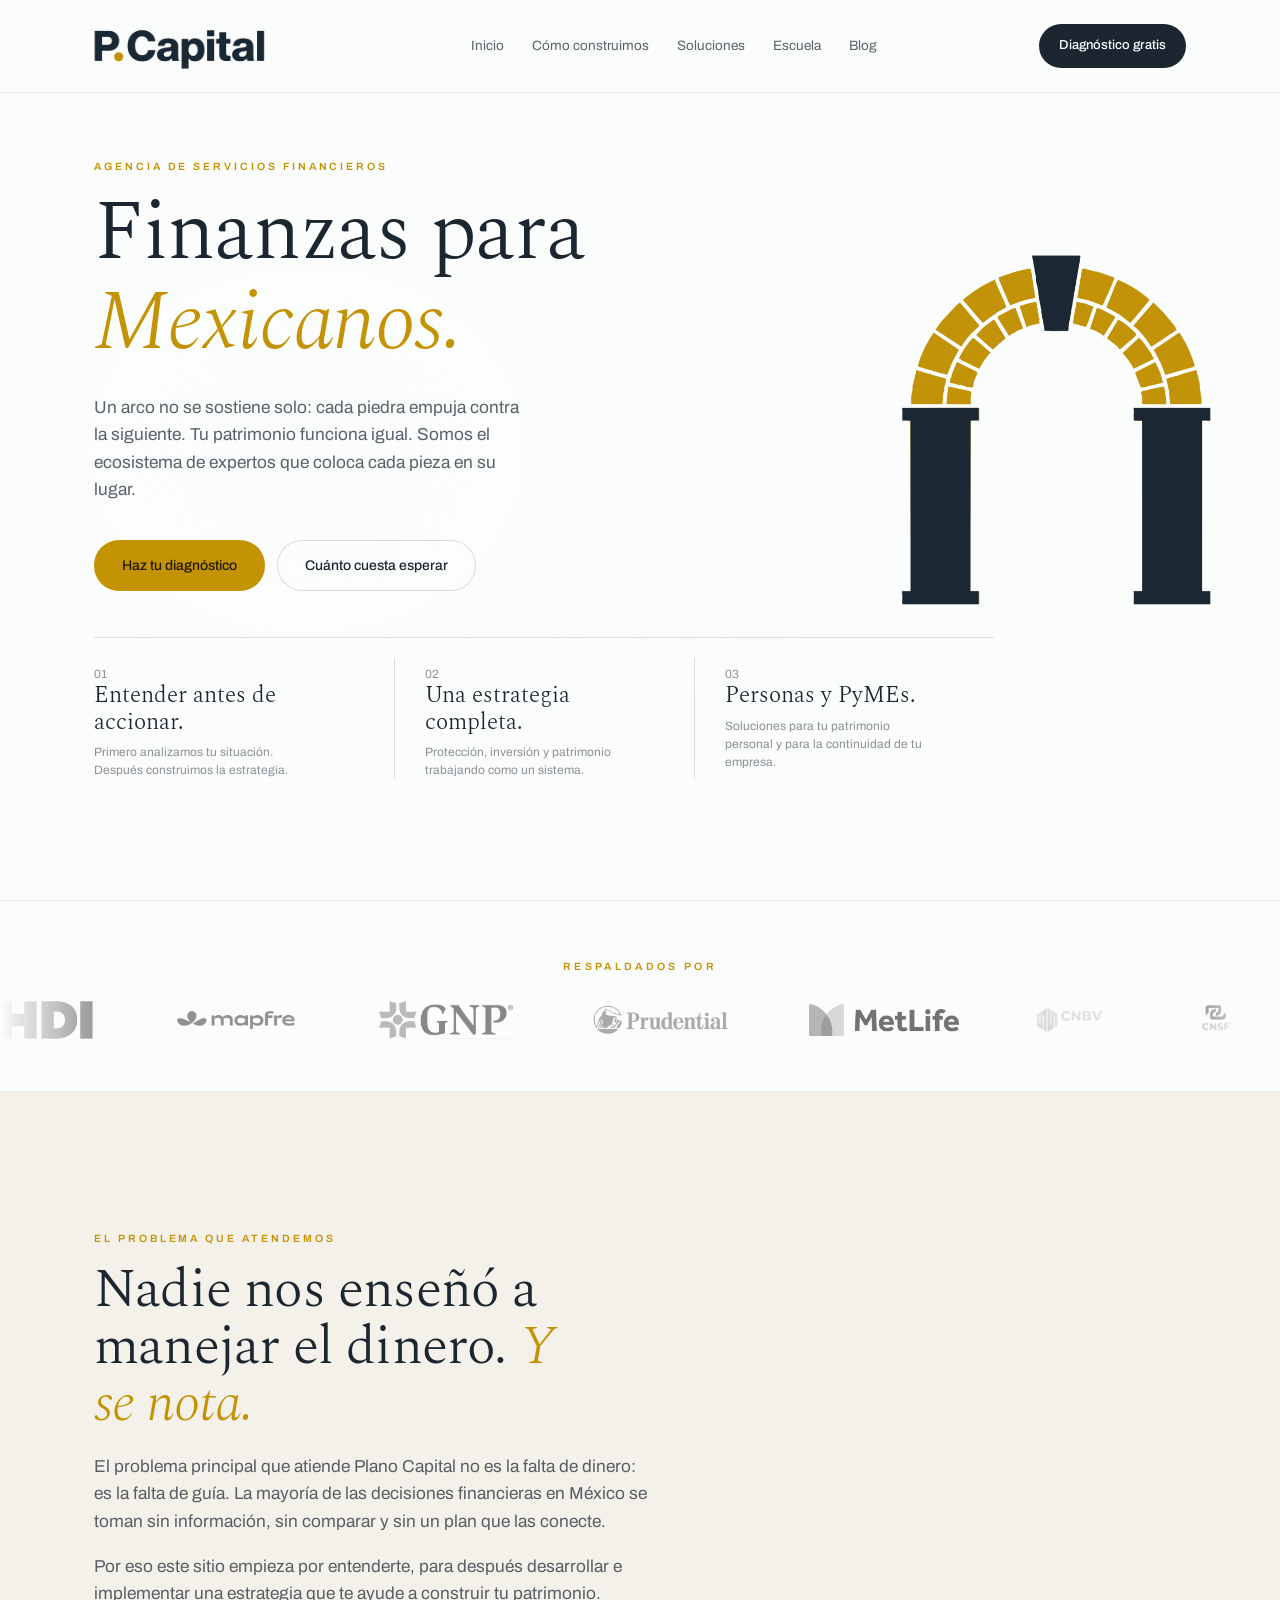
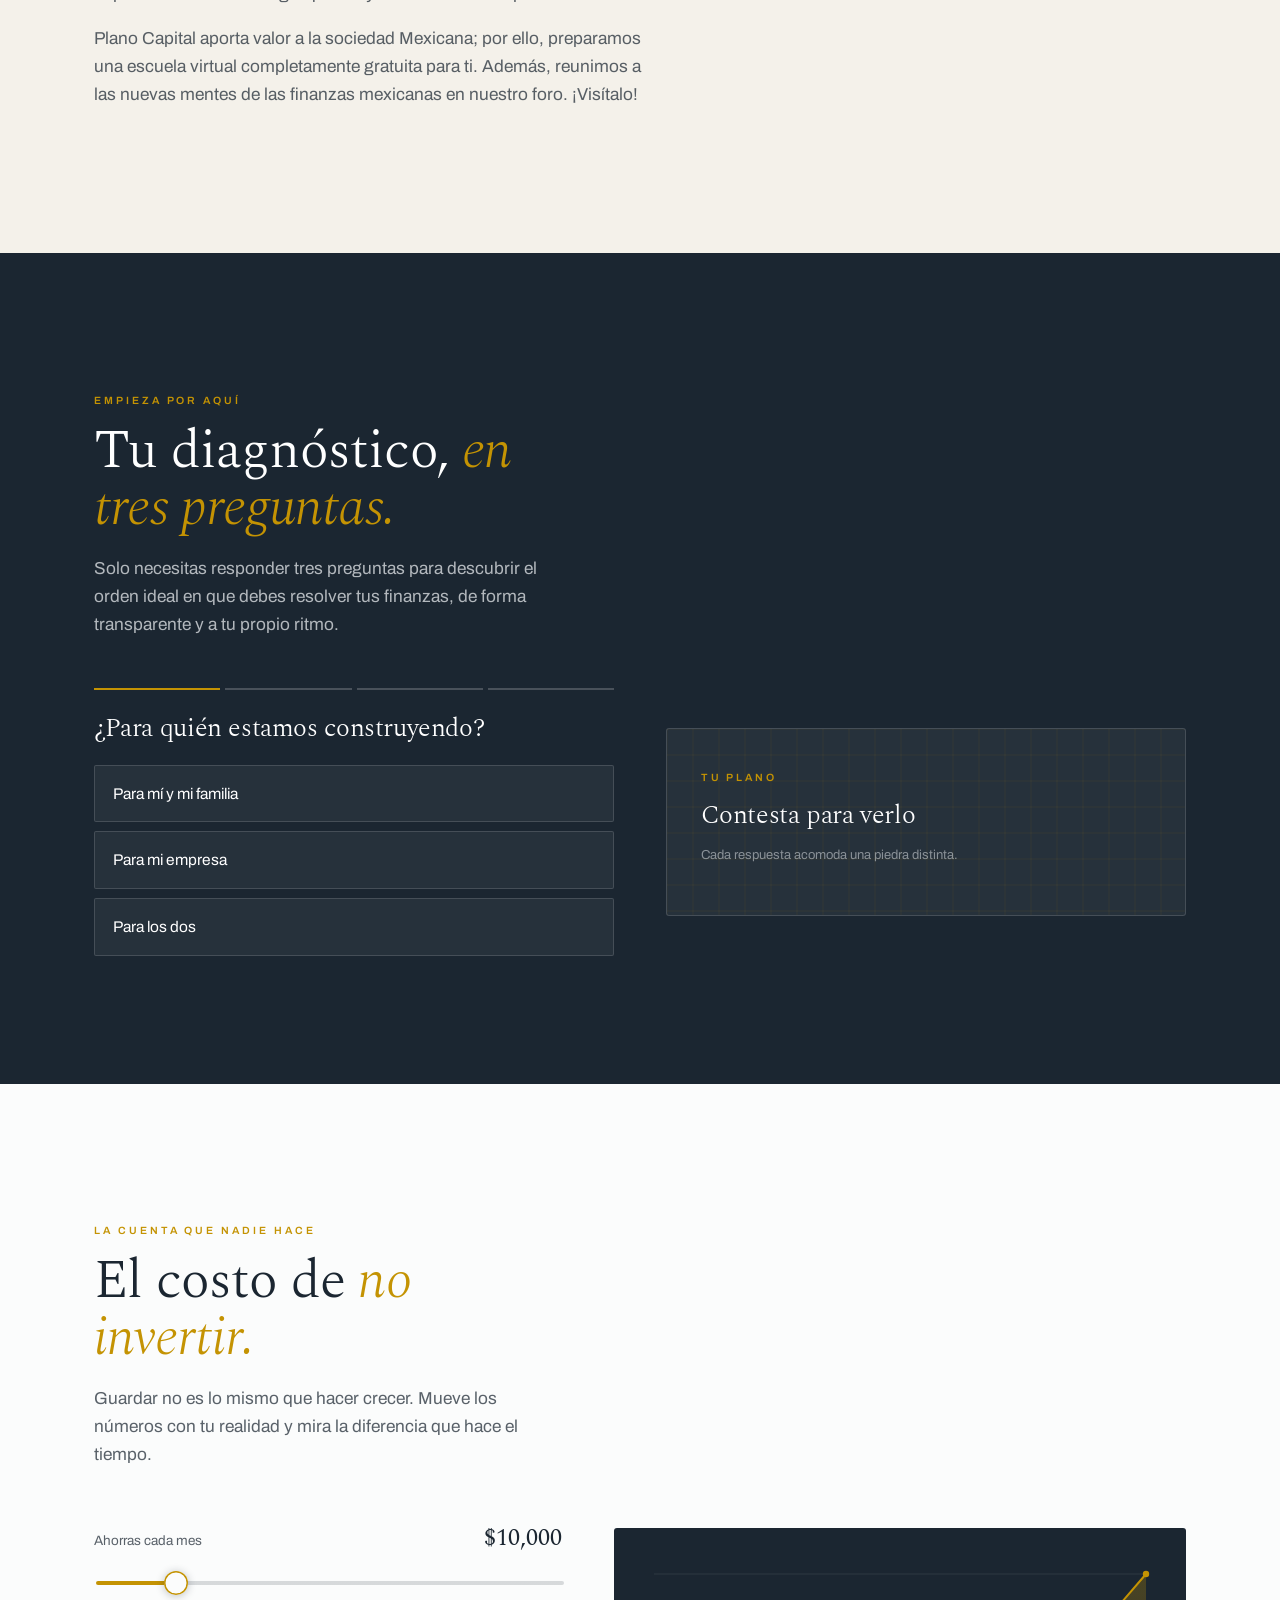
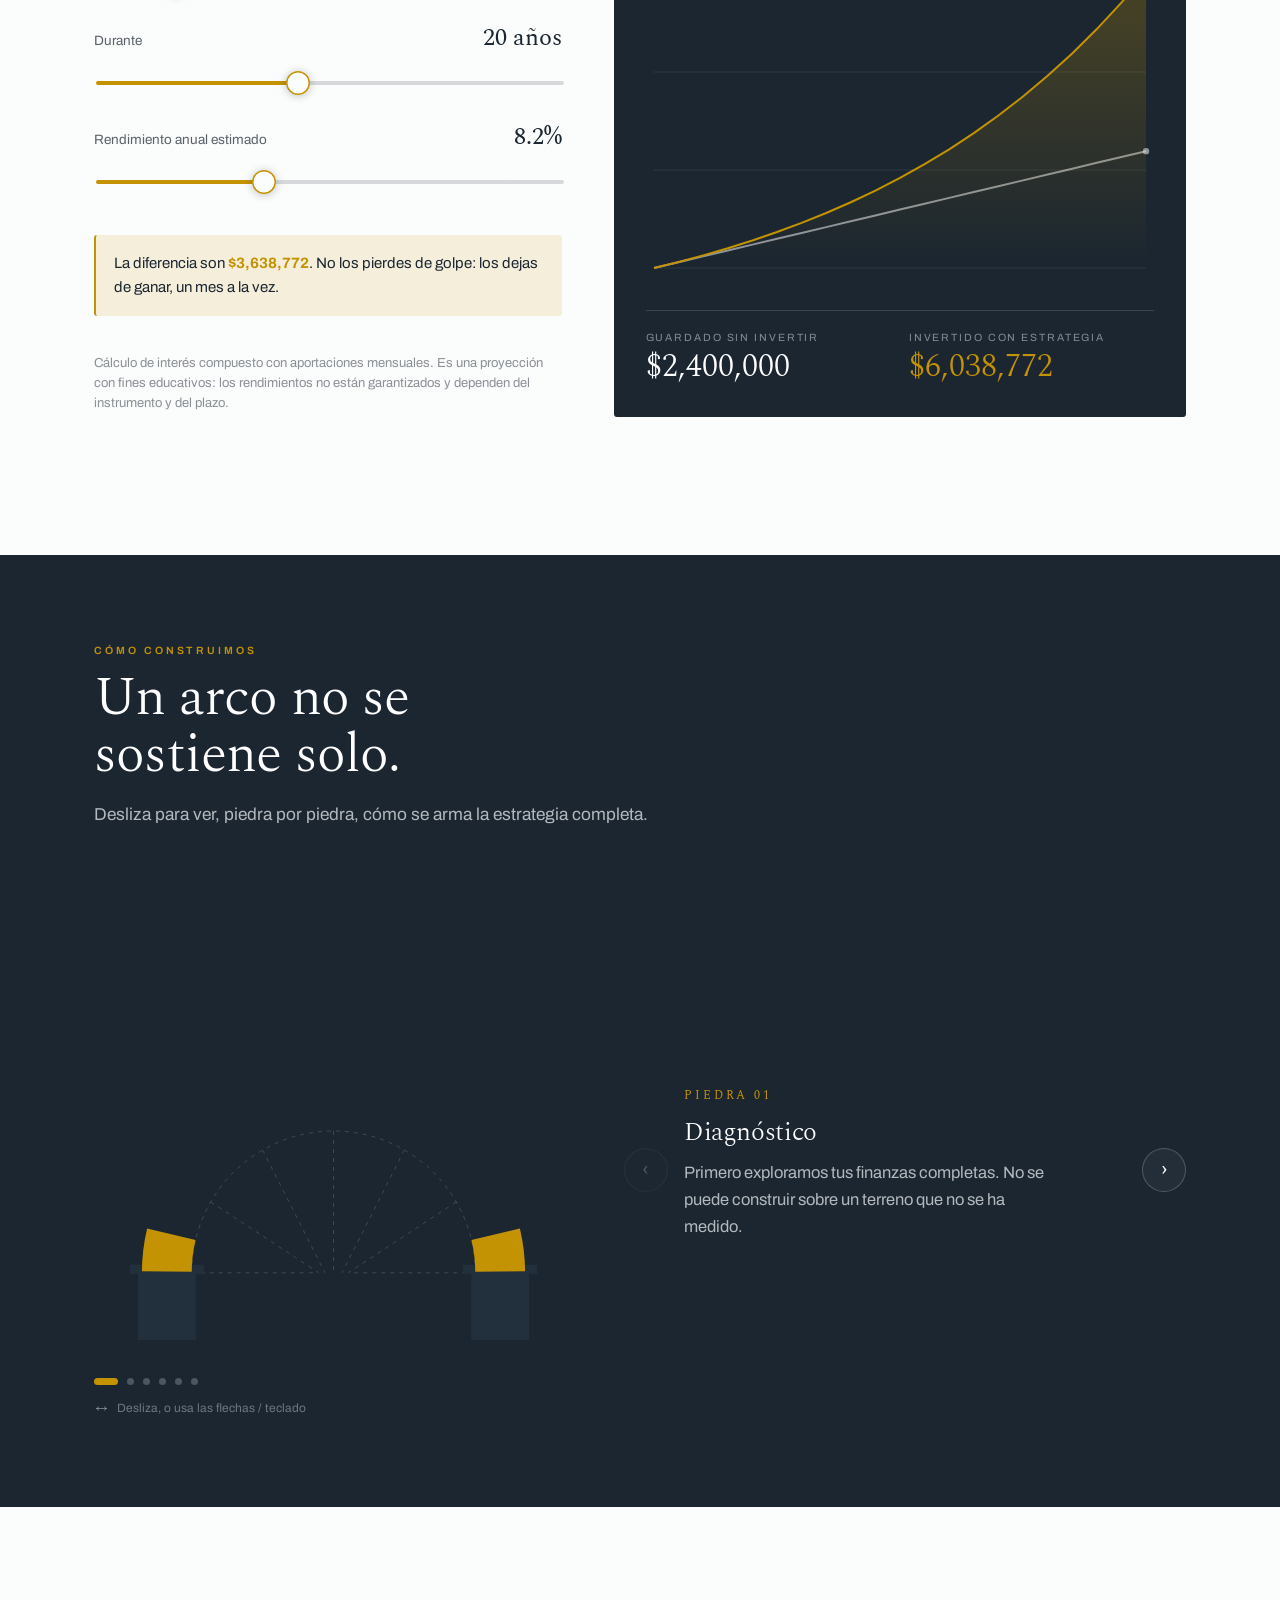
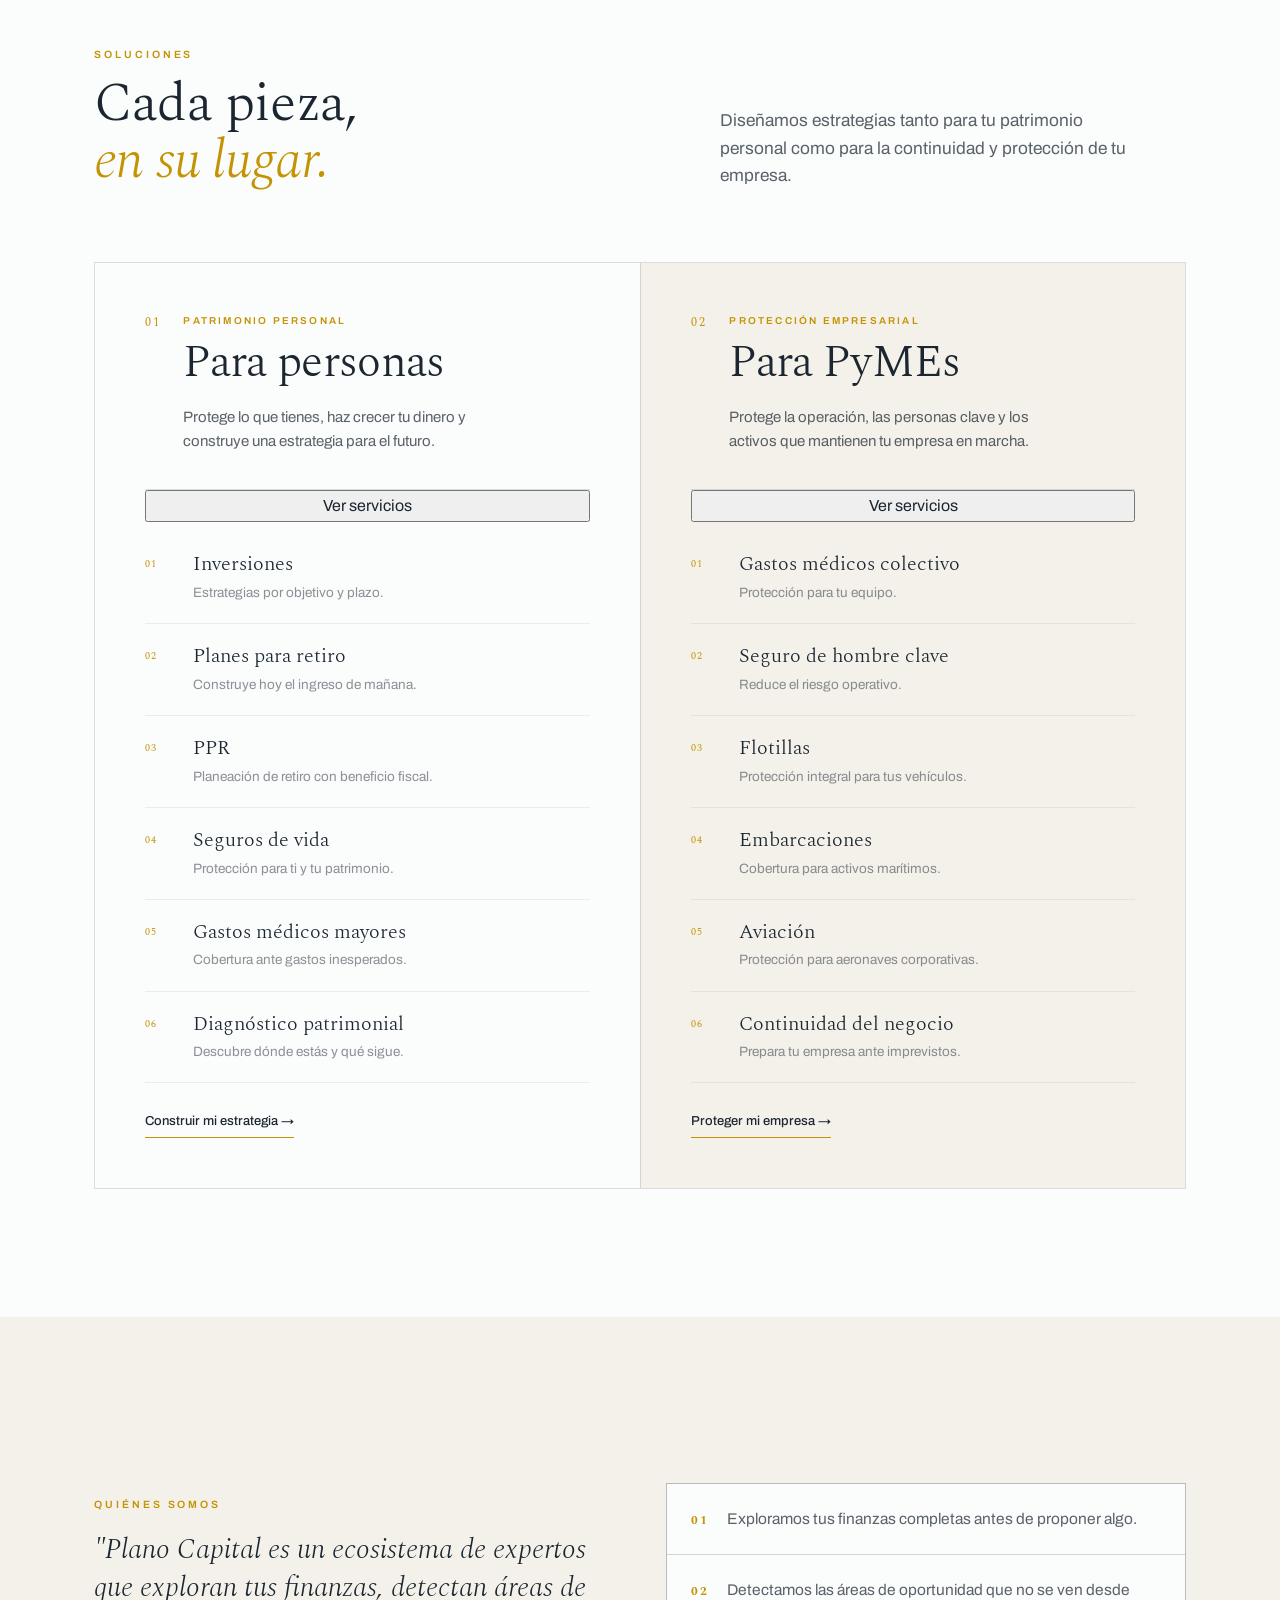
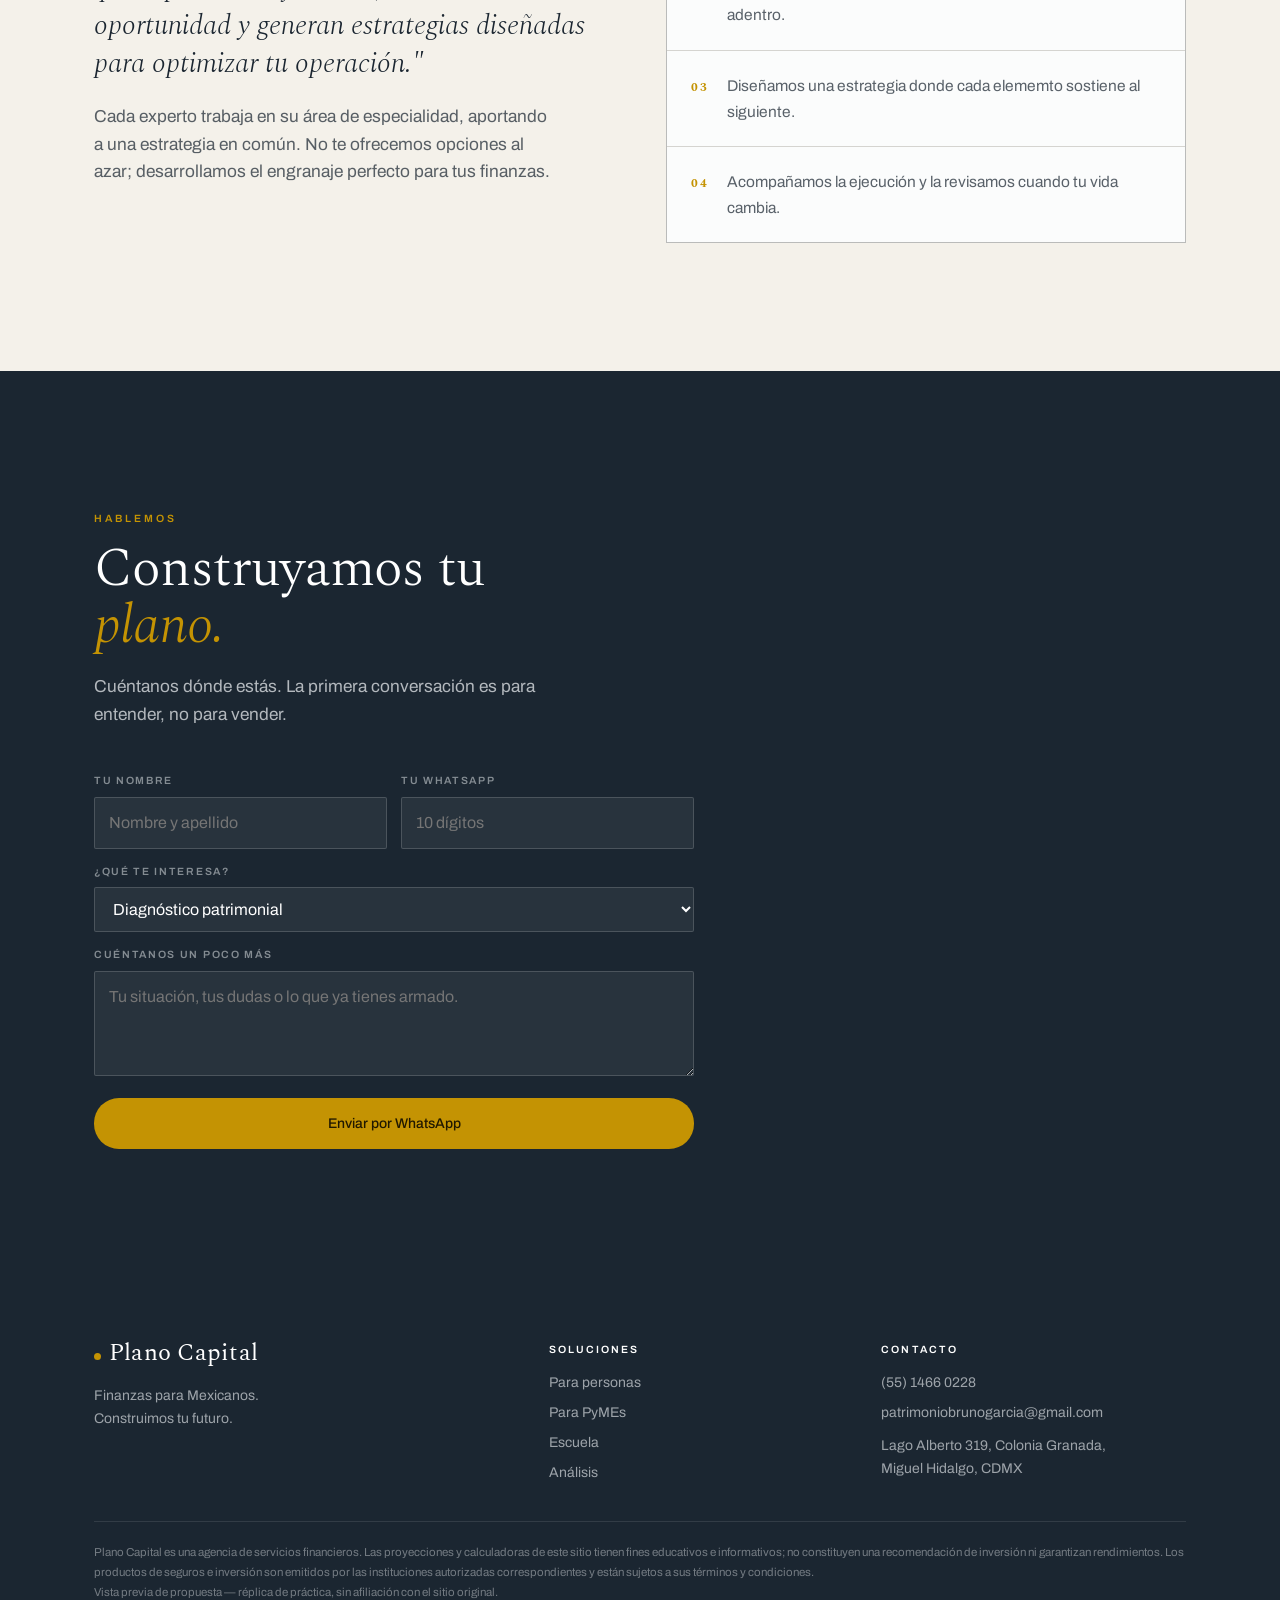
==== commit 553a4d46: "chingos de updates2" ====
--- a/index.html
+++ b/index.html
@@ -88,7 +88,7 @@
         <span class="sello-num">01</span>
 
         <div>
-          <b>Entender antes de vender.</b>
+          <b>Entender antes de accionar.</b>
 
           <span>
             Primero analizamos tu situación.
@@ -196,245 +196,8 @@
     <p class="ojo vis" data-rv="">El problema que atendemos</p>
     <h2 data-rv="" dl="1" style="margin:.26em 0 0;max-width:18ch" class="vis">Nadie nos enseñó a manejar el dinero. <em>Y se nota.</em></h2>
     <p class="lede vis" data-rv="" dl="2" style="margin-top:20px;max-width:56ch">El problema principal que atiende Plano Capital no es la falta de dinero: es la falta de guía. La mayoría de las decisiones financieras en México se toman sin información, sin comparar y sin un plan que las conecte.</p>
-    <p class="lede vis" data-rv="" dl="2" style="margin-top:14px;max-width:56ch">Por eso este sitio empieza por enseñarte, para después desarrollar e implementar una estrategia que te ayude a construir tu patrimonio.</p>
-    <p class="lede vis" data-rv="" dl="2" style="margin-top:14px;max-width:56ch">Queremos aportar valor a la sociedad mexicana; por ello, preparamos una escuela virtual completamente gratuita para ti. Además, reunimos a las nuevas mentes de las finanzas mexicanas en nuestro foro. ¡Visítalo!</p>
-
-  </div>
-</section>
-
-<!-- ═══ EL COSTO DE NO INVERTIR ═══ -->
-<section class="pad" id="costo">
-  <div class="wrap">
-    <p class="ojo vis" data-rv="">La cuenta que nadie hace</p>
-    <h2 data-rv="" dl="1" style="margin:.26em 0 0;max-width:14ch" class="vis">El costo de <em>no invertir.</em></h2>
-    <p class="lede vis" data-rv="" dl="2" style="margin-top:18px">Guardar no es lo mismo que hacer crecer. Mueve los números con tu realidad y mira la diferencia que hace el tiempo.</p>
-    <div class="calc">
-      <div class="mandos vis" data-rv="" dl="1">
-        <label>
-          <span class="fl"><span>Ahorras cada mes</span><b id="vAporte">$10,000</b></span>
-          <input type="range" id="aporte" min="1000" max="60000" step="500" value="10000">
-        </label>
-        <label>
-          <span class="fl"><span>Durante</span><b id="vAnios">20 años</b></span>
-          <input type="range" id="anios" min="5" max="40" step="1" value="20">
-        </label>
-        <label>
-          <span class="fl"><span>Rendimiento anual estimado</span><b id="vTasa">8.2%</b></span>
-          <input type="range" id="tasa" min="4" max="16" step="0.1" value="8.2">
-        </label>
-        <div class="brecha" id="brecha">La diferencia son <b>$3,638,772</b>. No los pierdes de golpe: los dejas de ganar, un mes a la vez.</div>
-        <p class="min">Cálculo de interés compuesto con aportaciones mensuales. Es una proyección con fines educativos: los rendimientos no están garantizados y dependen del instrumento y del plazo.</p>
-      </div>
-      <div class="grafo vis" data-rv="" dl="2">
-        <canvas id="lienzo" aria-hidden="true" width="518" height="440"></canvas>
-        <div class="res">
-          <div><small>Guardado sin invertir</small><b id="rBanco">$2,400,000</b></div>
-          <div><small>Invertido con estrategia</small><b class="oroT" id="rPlano">$6,038,772</b></div>
-        </div>
-      </div>
-    </div>
-  </div>
-</section>
-
-<!-- ═══ EL ARCO SE CONSTRUYE — ahora en carrusel horizontal ═══ -->
-<section class="pad constr noche" id="arco">
-  <div class="wrap">
-    <p class="ojo" data-rv="">Cómo construimos</p>
-    <h2 data-rv="" dl="1" style="margin:.2em 0 12px;max-width:16ch">Un arco no se sostiene solo.</h2>
-    <p class="lede intro" data-rv="" dl="1">Desliza para ver, piedra por piedra, cómo se arma la estrategia completa.</p>
-
-    <div class="carrusel">
-      <div class="cArco" data-rv="" dl="2"><canvas id="arcoC" aria-hidden="true" width="598" height="566"></canvas></div>
-
-      <div class="cTxt" data-rv="" dl="2">
-        <button class="flecha" id="arcoPrev" aria-label="Piedra anterior">‹</button>
-
-        <div class="pista" id="pista" tabindex="0" role="group" aria-roledescription="carrusel" aria-label="Cómo construimos, seis pasos">
-          <div class="rieles" id="rieles">
-            <div class="paso" data-i="0" role="group" aria-roledescription="diapositiva" aria-label="1 de 6">
-              <span class="idx">PIEDRA 01</span><h3>Diagnóstico</h3>
-              <p>Primero exploramos tus finanzas completas. No se puede construir sobre un terreno que no se ha medido.</p>
-            </div>
-            <div class="paso" data-i="1" role="group" aria-roledescription="diapositiva" aria-label="2 de 6">
-              <span class="idx">PIEDRA 02</span><h3>Protección</h3>
-              <p>Seguros y gastos médicos. Es la piedra que evita que todo lo demás se caiga cuando algo sale mal.</p>
-            </div>
-            <div class="paso" data-i="2" role="group" aria-roledescription="diapositiva" aria-label="3 de 6">
-              <span class="idx">PIEDRA 03</span><h3>Inversión</h3>
-              <p>Que tu dinero trabaje. Instrumentos elegidos por objetivo y plazo, no por moda.</p>
-            </div>
-            <div class="paso" data-i="3" role="group" aria-roledescription="diapositiva" aria-label="4 de 6">
-              <span class="idx">PIEDRA 04</span><h3>Retiro</h3>
-              <p>Planes personales y PPR. El beneficio fiscal de hoy y el ingreso de mañana.</p>
-            </div>
-            <div class="paso" data-i="4" role="group" aria-roledescription="diapositiva" aria-label="5 de 6">
-              <span class="idx">PIEDRA 05</span><h3>Empresa</h3>
-              <p>Para PyMEs: continuidad, hombres clave y protección de la operación.</p>
-            </div>
-            <div class="paso" data-i="5" role="group" aria-roledescription="diapositiva" aria-label="6 de 6">
-              <span class="idx">LA CLAVE</span><h3>La estrategia</h3>
-              <p>La dovela central. Es la que traba todas las demás y hace que el arco cargue peso. Sin ella hay productos sueltos, no patrimonio.</p>
-            </div>
-          </div>
-        </div>
-
-        <button class="flecha" id="arcoNext" aria-label="Piedra siguiente">›</button>
-      </div>
-    </div>
-
-    <div class="puntos" id="puntos" role="tablist" aria-label="Ir a un paso"></div>
-    <p class="arrastre">
-      <svg viewBox="0 0 24 24" fill="none" stroke="currentColor" stroke-width="1.6" aria-hidden="true"><path d="M8 9l-4 3 4 3M16 9l4 3-4 3M4 12h16"></path></svg>
-      Desliza, o usa las flechas / teclado
-    </p>
-  </div>
-</section>
-
-<!-- ═══ SOLUCIONES ═══ -->
-<section class="pad soluciones-duales" id="soluciones">
-  <div class="wrap">
-
-    <div class="soluciones-head">
-      <div>
-        <p class="ojo">Soluciones</p>
-        <h2>Cada pieza, <em>en su lugar.</em></h2>
-      </div>
-
-      <p class="lede">
-        Diseñamos estrategias tanto para tu patrimonio personal
-        como para la continuidad y protección de tu empresa.
-      </p>
-    </div>
-
-
-    <div class="soluciones-grid">
-
-      <!-- PERSONAS -->
-      <article class="solucion-bloque solucion-personas">
-
-        <div class="solucion-cabecera">
-          <span class="solucion-num">01</span>
-
-          <div>
-            <span class="solucion-label">Patrimonio personal</span>
-            <h3>Para personas</h3>
-            <p>
-              Protege lo que tienes, haz crecer tu dinero
-              y construye una estrategia para el futuro.
-            </p>
-          </div>
-        </div>
-
-        <div class="solucion-lista">
-
-          <div class="solucion-item">
-            <span>01</span>
-            <h4>Inversiones</h4>
-            <p>Estrategias por objetivo y plazo.</p>
-          </div>
-
-          <div class="solucion-item">
-            <span>02</span>
-            <h4>Planes para retiro</h4>
-            <p>Construye hoy el ingreso de mañana.</p>
-          </div>
-
-          <div class="solucion-item">
-            <span>03</span>
-            <h4>PPR</h4>
-            <p>Planeación de retiro con beneficio fiscal.</p>
-          </div>
-
-          <div class="solucion-item">
-            <span>04</span>
-            <h4>Seguros de vida</h4>
-            <p>Protección para ti y tu patrimonio.</p>
-          </div>
-
-          <div class="solucion-item">
-            <span>05</span>
-            <h4>Gastos médicos mayores</h4>
-            <p>Cobertura ante gastos inesperados.</p>
-          </div>
-
-          <div class="solucion-item">
-            <span>06</span>
-            <h4>Diagnóstico patrimonial</h4>
-            <p>Descubre dónde estás y qué sigue.</p>
-          </div>
-
-        </div>
-
-        <a href="#diagnostico" class="solucion-link">
-          Construir mi estrategia →
-        </a>
-
-      </article>
-
-
-      <!-- PYMES -->
-      <article class="solucion-bloque solucion-pymes">
-
-        <div class="solucion-cabecera">
-          <span class="solucion-num">02</span>
-
-          <div>
-            <span class="solucion-label">Protección empresarial</span>
-            <h3>Para PyMEs</h3>
-            <p>
-              Protege la operación, las personas clave
-              y los activos que mantienen tu empresa en marcha.
-            </p>
-          </div>
-        </div>
-
-        <div class="solucion-lista">
-
-          <div class="solucion-item">
-            <span>01</span>
-            <h4>Gastos médicos colectivo</h4>
-            <p>Protección para tu equipo.</p>
-          </div>
-
-          <div class="solucion-item">
-            <span>02</span>
-            <h4>Seguro de hombre clave</h4>
-            <p>Reduce el riesgo operativo.</p>
-          </div>
-
-          <div class="solucion-item">
-            <span>03</span>
-            <h4>Flotillas</h4>
-            <p>Protección integral para tus vehículos.</p>
-          </div>
-
-          <div class="solucion-item">
-            <span>04</span>
-            <h4>Embarcaciones</h4>
-            <p>Cobertura para activos marítimos.</p>
-          </div>
-
-          <div class="solucion-item">
-            <span>05</span>
-            <h4>Aviación</h4>
-            <p>Protección para aeronaves corporativas.</p>
-          </div>
-
-          <div class="solucion-item">
-            <span>06</span>
-            <h4>Continuidad del negocio</h4>
-            <p>Prepara tu empresa ante imprevistos.</p>
-          </div>
-
-        </div>
-
-        <a href="#contacto" class="solucion-link">
-          Proteger mi empresa →
-        </a>
-
-      </article>
-
-    </div>
+    <p class="lede vis" data-rv="" dl="2" style="margin-top:14px;max-width:56ch">Por eso este sitio empieza por entenderte, para después desarrollar e implementar una estrategia que te ayude a construir tu patrimonio.</p>
+    <p class="lede vis" data-rv="" dl="2" style="margin-top:14px;max-width:56ch">Plano Capital aporta valor a la sociedad Mexicana; por ello, preparamos una escuela virtual completamente gratuita para ti. Además, reunimos a las nuevas mentes de las finanzas mexicanas en nuestro foro. ¡Visítalo!</p>
 
   </div>
 </section>
@@ -474,15 +237,32 @@
           </div>
         </div>
         <div class="et" id="e4">
-          <h3 style="margin-bottom:6px">Tu plan está listo.</h3>
-          <p class="min" style="margin-bottom:18px">Déjanos a dónde mandártelo y te lo explicamos sin compromiso.</p>
-          <div class="d2">
-            <div class="campo"><label for="dNom">Tu nombre</label><input type="text" id="dNom" placeholder="Nombre y apellido" autocomplete="name"></div>
-            <div class="campo"><label for="dTel">Tu WhatsApp</label><input type="tel" id="dTel" placeholder="10 dígitos" autocomplete="tel"></div>
-          </div>
-          <button class="btn oro" id="dEnv" style="width:100%">Recibir mi plan</button>
-          <p class="min" id="dErr" style="margin-top:11px"></p>
-        </div>
+  <h3 style="margin-bottom:6px">Tu plan está listo.</h3>
+  <p class="min" style="margin-bottom:18px">Déjanos a dónde mandártelo y te lo explicamos sin compromiso.</p>
+
+  <form id="fDiag" name="diagnostico" method="POST" data-netlify="true" netlify-honeypot="bot-field">
+    <input type="hidden" name="form-name" value="diagnostico">
+
+    <!-- trampa anti-spam, invisible para personas -->
+    <p class="oculto" aria-hidden="true">
+      <label>No llenar este campo: <input name="bot-field" tabindex="-1" autocomplete="off"></label>
+    </p>
+
+    <!-- respuestas del diagnóstico, se llenan por JS antes de enviar -->
+    <input type="hidden" name="para_quien" id="hQ1">
+    <input type="hidden" name="preocupacion" id="hQ2">
+    <input type="hidden" name="hoy_tiene" id="hQ3">
+    <input type="hidden" name="plan_sugerido" id="hReco">
+
+    <div class="d2">
+      <div class="campo"><label for="dNom">Tu nombre</label><input type="text" id="dNom" name="nombre" placeholder="Nombre y apellido" autocomplete="name"></div>
+      <div class="campo"><label for="dTel">Tu WhatsApp</label><input type="tel" id="dTel" name="whatsapp" placeholder="10 dígitos" autocomplete="tel"></div>
+    </div>
+
+    <button class="btn oro" id="dEnv" type="submit" style="width:100%">Recibir mi plan</button>
+    <p class="min" id="dErr" style="margin-top:11px"></p>
+  </form>
+</div>
       </div>
       <div class="plano" data-rv="" dl="2">
         <canvas id="planoC" aria-hidden="true" width="596" height="352"></canvas>
@@ -497,11 +277,271 @@
   </div>
 </section>
 
+<!-- ═══ EL COSTO DE NO INVERTIR ═══ -->
+<section class="pad" id="costo">
+  <div class="wrap">
+    <p class="ojo vis" data-rv="">La cuenta que nadie hace</p>
+    <h2 data-rv="" dl="1" style="margin:.26em 0 0;max-width:14ch" class="vis">El costo de <em>no invertir.</em></h2>
+    <p class="lede vis" data-rv="" dl="2" style="margin-top:18px">Guardar no es lo mismo que hacer crecer. Mueve los números con tu realidad y mira la diferencia que hace el tiempo.</p>
+    <div class="calc">
+      <div class="mandos vis" data-rv="" dl="1">
+        <label>
+          <span class="fl"><span>Ahorras cada mes</span><b id="vAporte">$10,000</b></span>
+          <input type="range" id="aporte" min="1000" max="60000" step="500" value="10000">
+        </label>
+        <label>
+          <span class="fl"><span>Durante</span><b id="vAnios">20 años</b></span>
+          <input type="range" id="anios" min="5" max="40" step="1" value="20">
+        </label>
+        <label>
+          <span class="fl"><span>Rendimiento anual estimado</span><b id="vTasa">8.2%</b></span>
+          <input type="range" id="tasa" min="4" max="16" step="0.1" value="8.2">
+        </label>
+        <div class="brecha" id="brecha">La diferencia son <b>$3,638,772</b>. No los pierdes de golpe: los dejas de ganar, un mes a la vez.</div>
+        <p class="min">Cálculo de interés compuesto con aportaciones mensuales. Es una proyección con fines educativos: los rendimientos no están garantizados y dependen del instrumento y del plazo.</p>
+      </div>
+      <div class="grafo vis" data-rv="" dl="2">
+        <canvas id="lienzo" aria-hidden="true" width="518" height="440"></canvas>
+        <div class="res">
+          <div><small>Guardado sin invertir</small><b id="rBanco">$2,400,000</b></div>
+          <div><small>Invertido con estrategia</small><b class="oroT" id="rPlano">$6,038,772</b></div>
+        </div>
+      </div>
+    </div>
+  </div>
+</section>
+
+<!-- ═══ EL ARCO SE CONSTRUYE — ahora en carrusel horizontal ═══ -->
+<section class="pad constr noche" id="arco">
+  <div class="wrap">
+    <p class="ojo" data-rv="">Cómo construimos</p>
+    <h2 data-rv="" dl="1" style="margin:.2em 0 12px;max-width:16ch">Un arco no se sostiene solo.</h2>
+    <p class="lede intro" data-rv="" dl="1">Desliza para ver, piedra por piedra, cómo se arma la estrategia completa.</p>
+
+    <div class="carrusel">
+      <div class="cArco" data-rv="" dl="2"><canvas id="arcoC" aria-hidden="true" width="598" height="566"></canvas></div>
+
+      <div class="cTxt" data-rv="" dl="2">
+        <button class="flecha" id="arcoPrev" aria-label="Piedra anterior">‹</button>
+
+        <div class="pista" id="pista" tabindex="0" role="group" aria-roledescription="carrusel" aria-label="Cómo construimos, seis pasos">
+          <div class="rieles" id="rieles">
+            <div class="paso" data-i="0" role="group" aria-roledescription="diapositiva" aria-label="1 de 6">
+              <span class="idx">PIEDRA 01</span><h3>Diagnóstico</h3>
+              <p>Primero exploramos tus finanzas completas. No se puede construir sobre un terreno que no se ha medido.</p>
+            </div>
+            <div class="paso" data-i="1" role="group" aria-roledescription="diapositiva" aria-label="2 de 6">
+              <span class="idx">PIEDRA 02</span><h3>Protección</h3>
+              <p>Seguros y gastos médicos. Es la piedra que evita que todo lo demás se caiga cuando algo sale mal.</p>
+            </div>
+            <div class="paso" data-i="2" role="group" aria-roledescription="diapositiva" aria-label="3 de 6">
+              <span class="idx">PIEDRA 03</span><h3>Inversión</h3>
+              <p>Que tu dinero trabaje. Instrumentos elegidos por objetivo y plazo, no por moda.</p>
+            </div>
+            <div class="paso" data-i="3" role="group" aria-roledescription="diapositiva" aria-label="4 de 6">
+              <span class="idx">PIEDRA 04</span><h3>Retiro</h3>
+              <p>Planes personales y PPR. El beneficio fiscal de hoy y el ingreso de mañana.</p>
+            </div>
+            <div class="paso" data-i="4" role="group" aria-roledescription="diapositiva" aria-label="5 de 6">
+              <span class="idx">PIEDRA 05</span><h3>Empresa</h3>
+              <p>Para PyMEs: continuidad, hombres clave y protección de la operación.</p>
+            </div>
+            <div class="paso" data-i="5" role="group" aria-roledescription="diapositiva" aria-label="6 de 6">
+              <span class="idx">LA CLAVE</span><h3>La estrategia</h3>
+              <p>La dovela central. Es la que traba todas las demás y hace que el arco cargue peso. Sin ella hay productos sueltos, no patrimonio.</p>
+            </div>
+          </div>
+        </div>
+
+        <button class="flecha" id="arcoNext" aria-label="Piedra siguiente">›</button>
+      </div>
+    </div>
+
+    <div class="puntos" id="puntos" role="tablist" aria-label="Ir a un paso"></div>
+    <p class="arrastre">
+      <svg viewBox="0 0 24 24" fill="none" stroke="currentColor" stroke-width="1.6" aria-hidden="true"><path d="M8 9l-4 3 4 3M16 9l4 3-4 3M4 12h16"></path></svg>
+      Desliza, o usa las flechas / teclado
+    </p>
+  </div>
+</section>
+
+<!-- ═══ SOLUCIONES ═══ -->
+<section class="pad soluciones-duales" id="soluciones">
+  <div class="wrap">
+
+    <div class="soluciones-head">
+      <div>
+        <p class="ojo">Soluciones</p>
+        <h2>Cada pieza, <em>en su lugar.</em></h2>
+      </div>
+
+      <p class="lede">
+        Diseñamos estrategias tanto para tu patrimonio personal
+        como para la continuidad y protección de tu empresa.
+      </p>
+    </div>
+
+
+    <div class="soluciones-grid">
+
+      <!-- PERSONAS -->
+      <article class="solucion-bloque solucion-personas">
+
+        <div class="solucion-cabecera">
+          <span class="solucion-num">01</span>
+
+          <div>
+            <span class="solucion-label">Patrimonio personal</span>
+            <h3>Para personas</h3>
+            <p>
+              Protege lo que tienes, haz crecer tu dinero
+              y construye una estrategia para el futuro.
+            </p>
+          </div>
+        </div>
+
+        <button class="solucion-toggle" aria-expanded="false" aria-controls="cuerpo-personas">
+          <span class="solucion-toggle-txt">Ver servicios</span>
+          <span class="solucion-toggle-icono"></span>
+        </button>
+
+        <div class="solucion-cuerpo" id="cuerpo-personas">
+          <div class="solucion-cuerpo-inner">
+
+            <div class="solucion-lista">
+
+              <div class="solucion-item">
+                <span>01</span>
+                <h4>Inversiones</h4>
+                <p>Estrategias por objetivo y plazo.</p>
+              </div>
+
+              <div class="solucion-item">
+                <span>02</span>
+                <h4>Planes para retiro</h4>
+                <p>Construye hoy el ingreso de mañana.</p>
+              </div>
+
+              <div class="solucion-item">
+                <span>03</span>
+                <h4>PPR</h4>
+                <p>Planeación de retiro con beneficio fiscal.</p>
+              </div>
+
+              <div class="solucion-item">
+                <span>04</span>
+                <h4>Seguros de vida</h4>
+                <p>Protección para ti y tu patrimonio.</p>
+              </div>
+
+              <div class="solucion-item">
+                <span>05</span>
+                <h4>Gastos médicos mayores</h4>
+                <p>Cobertura ante gastos inesperados.</p>
+              </div>
+
+              <div class="solucion-item">
+                <span>06</span>
+                <h4>Diagnóstico patrimonial</h4>
+                <p>Descubre dónde estás y qué sigue.</p>
+              </div>
+
+            </div>
+
+            <a href="#diagnostico" class="solucion-link">
+              Construir mi estrategia →
+            </a>
+
+          </div>
+        </div>
+
+      </article>
+
+
+      <!-- PYMES -->
+      <article class="solucion-bloque solucion-pymes">
+
+        <div class="solucion-cabecera">
+          <span class="solucion-num">02</span>
+
+          <div>
+            <span class="solucion-label">Protección empresarial</span>
+            <h3>Para PyMEs</h3>
+            <p>
+              Protege la operación, las personas clave
+              y los activos que mantienen tu empresa en marcha.
+            </p>
+          </div>
+        </div>
+
+        <button class="solucion-toggle" aria-expanded="false" aria-controls="cuerpo-pymes">
+          <span class="solucion-toggle-txt">Ver servicios</span>
+          <span class="solucion-toggle-icono"></span>
+        </button>
+
+        <div class="solucion-cuerpo" id="cuerpo-pymes">
+          <div class="solucion-cuerpo-inner">
+
+            <div class="solucion-lista">
+
+              <div class="solucion-item">
+                <span>01</span>
+                <h4>Gastos médicos colectivo</h4>
+                <p>Protección para tu equipo.</p>
+              </div>
+
+              <div class="solucion-item">
+                <span>02</span>
+                <h4>Seguro de hombre clave</h4>
+                <p>Reduce el riesgo operativo.</p>
+              </div>
+
+              <div class="solucion-item">
+                <span>03</span>
+                <h4>Flotillas</h4>
+                <p>Protección integral para tus vehículos.</p>
+              </div>
+
+              <div class="solucion-item">
+                <span>04</span>
+                <h4>Embarcaciones</h4>
+                <p>Cobertura para activos marítimos.</p>
+              </div>
+
+              <div class="solucion-item">
+                <span>05</span>
+                <h4>Aviación</h4>
+                <p>Protección para aeronaves corporativas.</p>
+              </div>
+
+              <div class="solucion-item">
+                <span>06</span>
+                <h4>Continuidad del negocio</h4>
+                <p>Prepara tu empresa ante imprevistos.</p>
+              </div>
+
+            </div>
+
+            <a href="#contacto" class="solucion-link">
+              Proteger mi empresa →
+            </a>
+
+          </div>
+        </div>
+
+      </article>
+
+    </div>
+
+  </div>
+</section>
+
+
 <!-- ═══ ESCUELA ═══ 
 <section class="pad crema" id="escuela">
   <div class="wrap">
     <p class="ojo" data-rv="">Escuela Plano Capital</p>
-    <h2 data-rv="" dl="1" style="margin:.26em 0 0;max-width:17ch">Lo que debieron enseñarte <em>y nadie te enseñó.</em></h2>
+    <h2 data-rv="" dl="1" style="margin:.26em 0 0;max-width:17ch">Lo que debieron entenderte <em>y nadie te enseñó.</em></h2>
     <p class="lede" data-rv="" dl="2" style="margin-top:18px">Lecciones cortas, en español claro y sin vendernos nada. Aquí empieza el valor: si sales sabiendo más, ya ganamos los dos.</p>
     <div class="lecs">
       <a class="lec" href="#" data-rv=""><div class="cab"><canvas data-sem="interes" width="596" height="334"></canvas><span>MÓDULO 01</span></div>
@@ -615,6 +655,33 @@
 </div></footer>
 
 <script>
+/* ══ soluciones: acordeón en mobile, uno abierto a la vez ══ */
+(function(){
+  var bloques = Array.prototype.slice.call(document.querySelectorAll(".solucion-bloque"));
+  if(!bloques.length) return;
+  bloques.forEach(function(bloque){
+    var btn = bloque.querySelector(".solucion-toggle");
+    var txt = bloque.querySelector(".solucion-toggle-txt");
+    if(!btn) return;
+    btn.addEventListener("click", function(){
+      var yaAbierto = bloque.classList.contains("abierto");
+      bloques.forEach(function(b){
+        b.classList.remove("abierto");
+        var t = b.querySelector(".solucion-toggle");
+        var x = b.querySelector(".solucion-toggle-txt");
+        if(t) t.setAttribute("aria-expanded","false");
+        if(x) x.textContent = "Ver servicios";
+      });
+      if(!yaAbierto){
+        bloque.classList.add("abierto");
+        btn.setAttribute("aria-expanded","true");
+        if(txt) txt.textContent = "Ocultar";
+      }
+    });
+  });
+})();
+
+  
 (function(){
 "use strict";
 var reduce=window.matchMedia("(prefers-reduced-motion: reduce)").matches;
--- a/src/css/styles.css
+++ b/src/css/styles.css
@@ -342,9 +342,11 @@
 }
 
 
-/* pausa al hover */
-.marquesina:hover .pista-m {
-  animation-play-state: paused;
+/* pausa al hover — solo en dispositivos con mouse real, no en touch */
+@media (hover: hover) and (pointer: fine) {
+  .marquesina:hover .pista-m {
+    animation-play-state: paused;
+  }
 }
 
 
@@ -986,6 +988,25 @@
 	}
 }
 
+/* ── el arco: solo reduce el espacio del bloque, sin tocar el dibujo ── */
+@media (min-width: 861px) {
+	#arco.pad {
+		padding-top: clamp(48px, 6vw, 90px);
+		padding-bottom: clamp(48px, 6vw, 90px);
+	}
+
+	@media (min-width: 861px) {
+	.constr .cTxt {
+		transform: translateY(70px);
+	}
+}
+
+	.constr .carrusel {
+		margin-top: clamp(20px, 2.4vw, 32px);
+	}
+}
+
+
 /* ── calculadora ── */
 .calc {
 	display: grid;
@@ -1812,6 +1833,93 @@
     border-top: 1px solid var(--linea);
   }
 
+.solucion-toggle { display: none; }
+
+@media (max-width: 800px) {
+
+	.solucion-cabecera {
+		grid-template-columns: auto 1fr; /* vuelve a 2 columnas */
+	}
+
+	.solucion-toggle {
+		display: flex;
+		align-items: center;
+		justify-content: center;
+		gap: 9px;
+
+		width: fit-content;
+		margin: 22px auto 0;
+		padding: 12px 30px;
+
+		border: 1px solid var(--petroleo);
+		border-radius: 999px;
+		background: transparent;
+		color: var(--petroleo);
+
+		font-family: var(--a);
+		font-size: 11.5px;
+		font-weight: 600;
+		letter-spacing: 0.14em;
+		text-transform: uppercase;
+
+		cursor: pointer;
+		transition:
+			background 0.35s var(--e),
+			border-color 0.35s var(--e),
+			color 0.35s var(--e);
+	}
+
+	.solucion-toggle:hover {
+		background: rgba(21, 67, 96, 0.06);
+	}
+
+	.solucion-toggle-icono {
+		position: relative;
+		width: 10px;
+		height: 10px;
+		flex-shrink: 0;
+	}
+	.solucion-toggle-icono::before,
+	.solucion-toggle-icono::after {
+		content: "";
+		position: absolute;
+		background: currentColor;
+		transition: transform 0.4s var(--e), opacity 0.3s;
+	}
+	.solucion-toggle-icono::before { top: 4.5px; left: 0; width: 10px; height: 1.3px; }
+	.solucion-toggle-icono::after { top: 0; left: 4.5px; width: 1.3px; height: 10px; }
+
+	/* estado abierto: contraste con oro */
+	.solucion-bloque.abierto .solucion-toggle {
+		background: var(--oro);
+		border-color: var(--oro);
+		color: #201800;
+	}
+	.solucion-bloque.abierto .solucion-toggle-icono::after {
+		transform: rotate(90deg);
+		opacity: 0;
+	}
+
+	/* grid-template-rows anima hacia el alto real del contenido */
+	.solucion-cuerpo {
+		display: grid;
+		grid-template-rows: 0fr;
+		transition: grid-template-rows 0.5s var(--e);
+	}
+	.solucion-bloque.abierto .solucion-cuerpo {
+		grid-template-rows: 1fr;
+	}
+	.solucion-cuerpo-inner {
+		overflow: hidden;
+	}
+	.solucion-lista {
+		padding-top: 6px;
+	}
+	.solucion-link {
+		margin-bottom: 4px;
+	}
+}
+  
 }
 
 
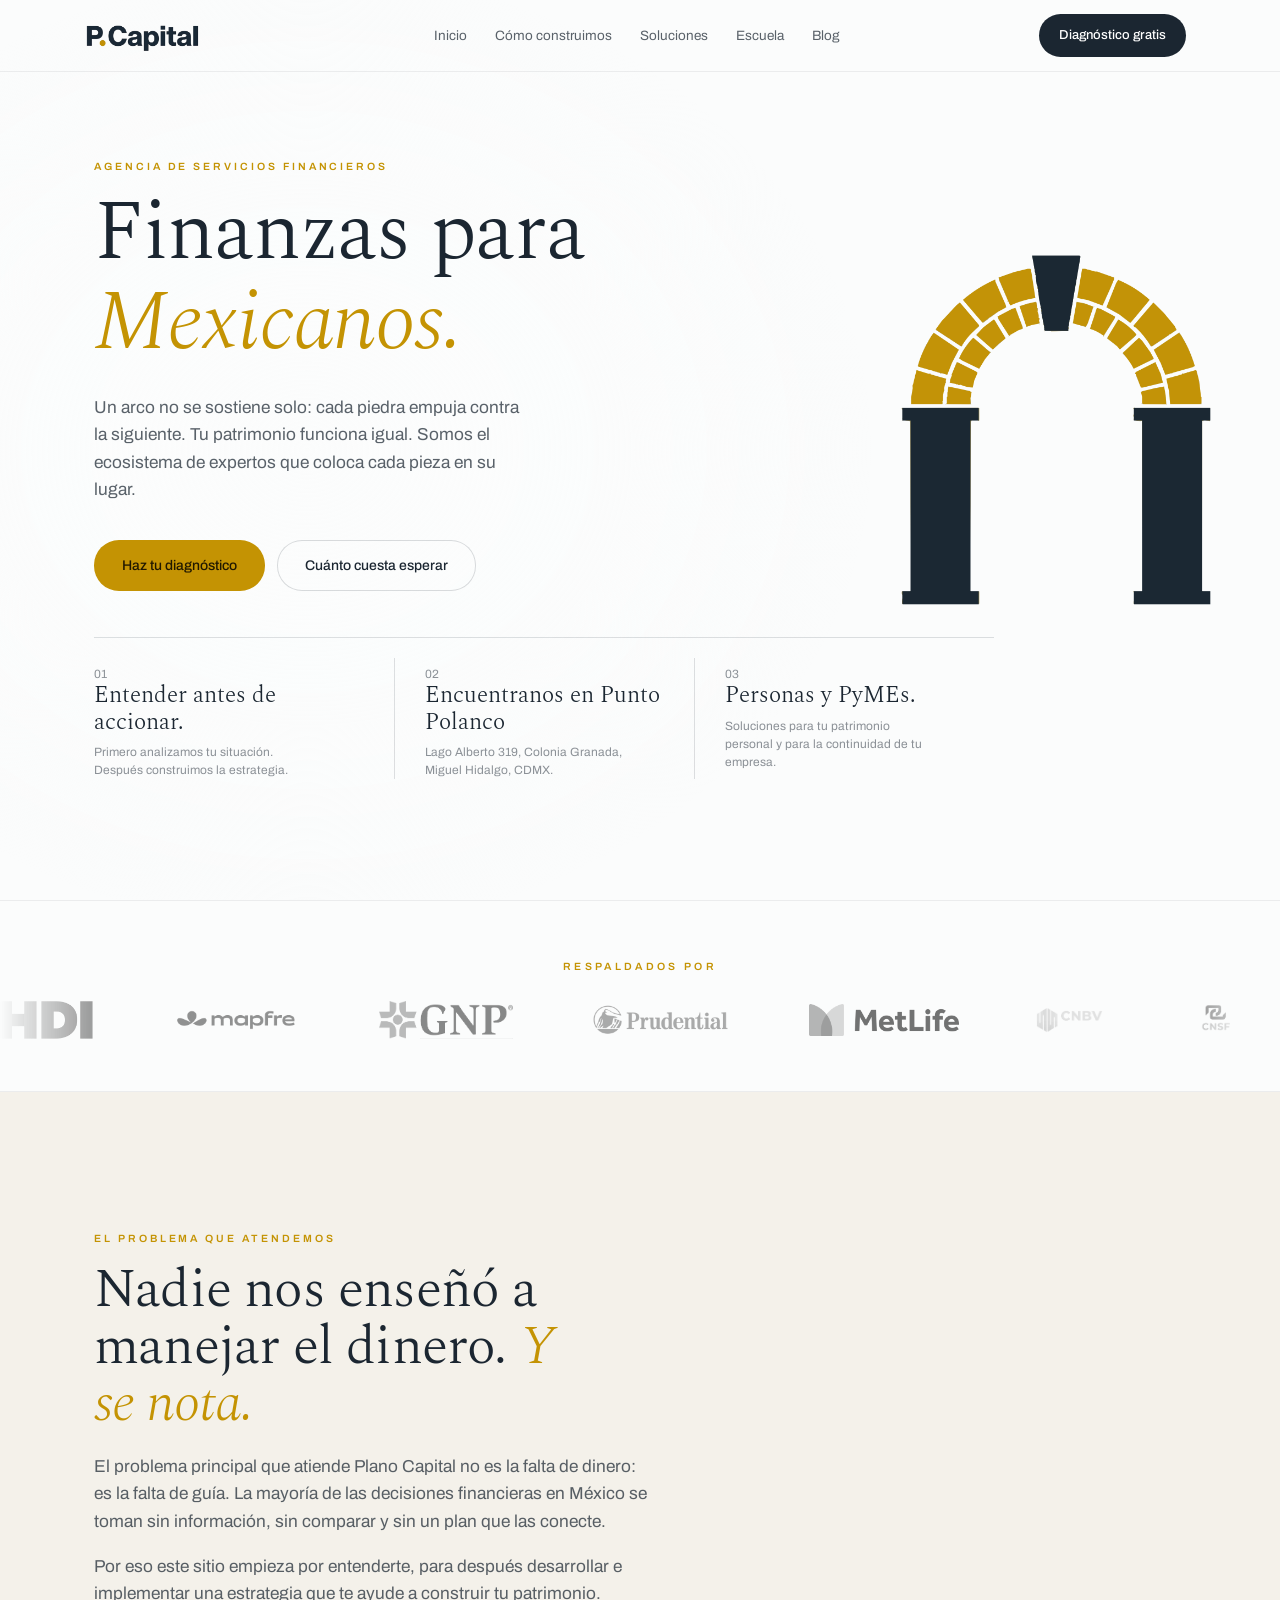
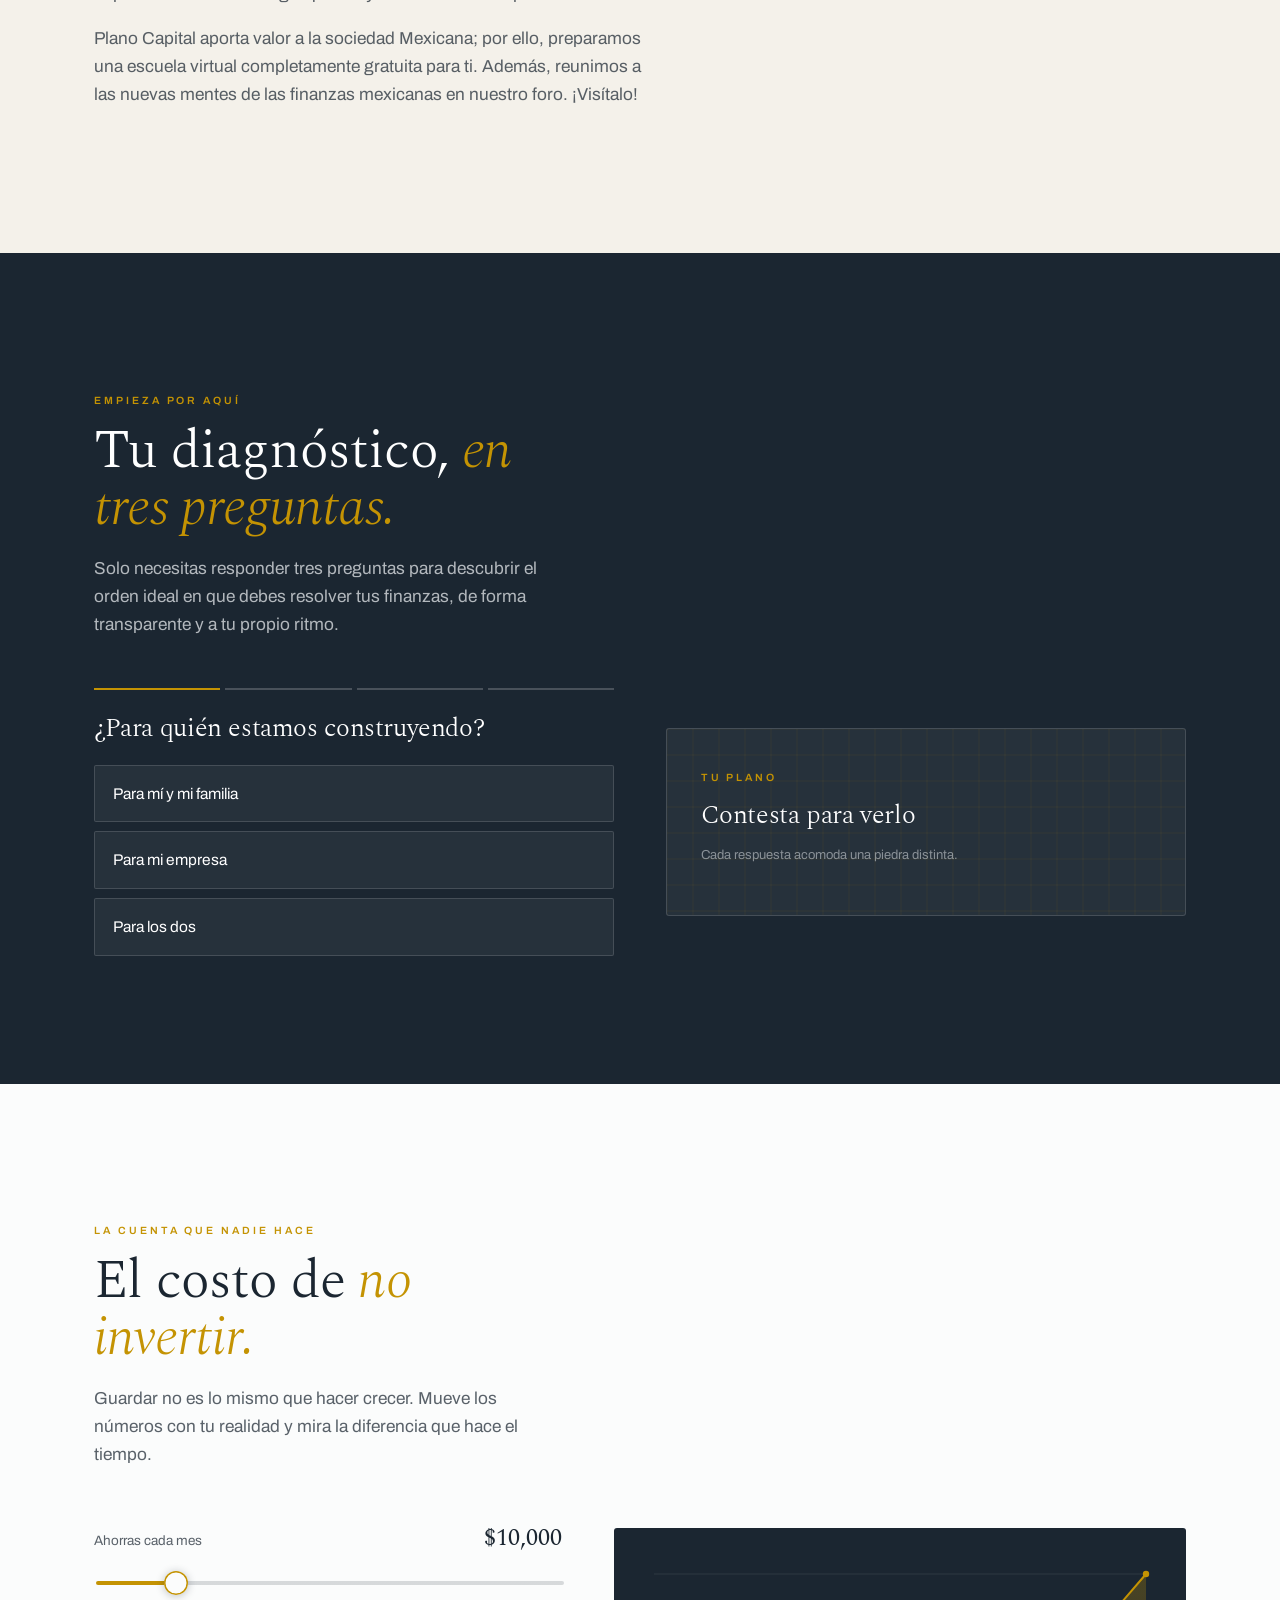
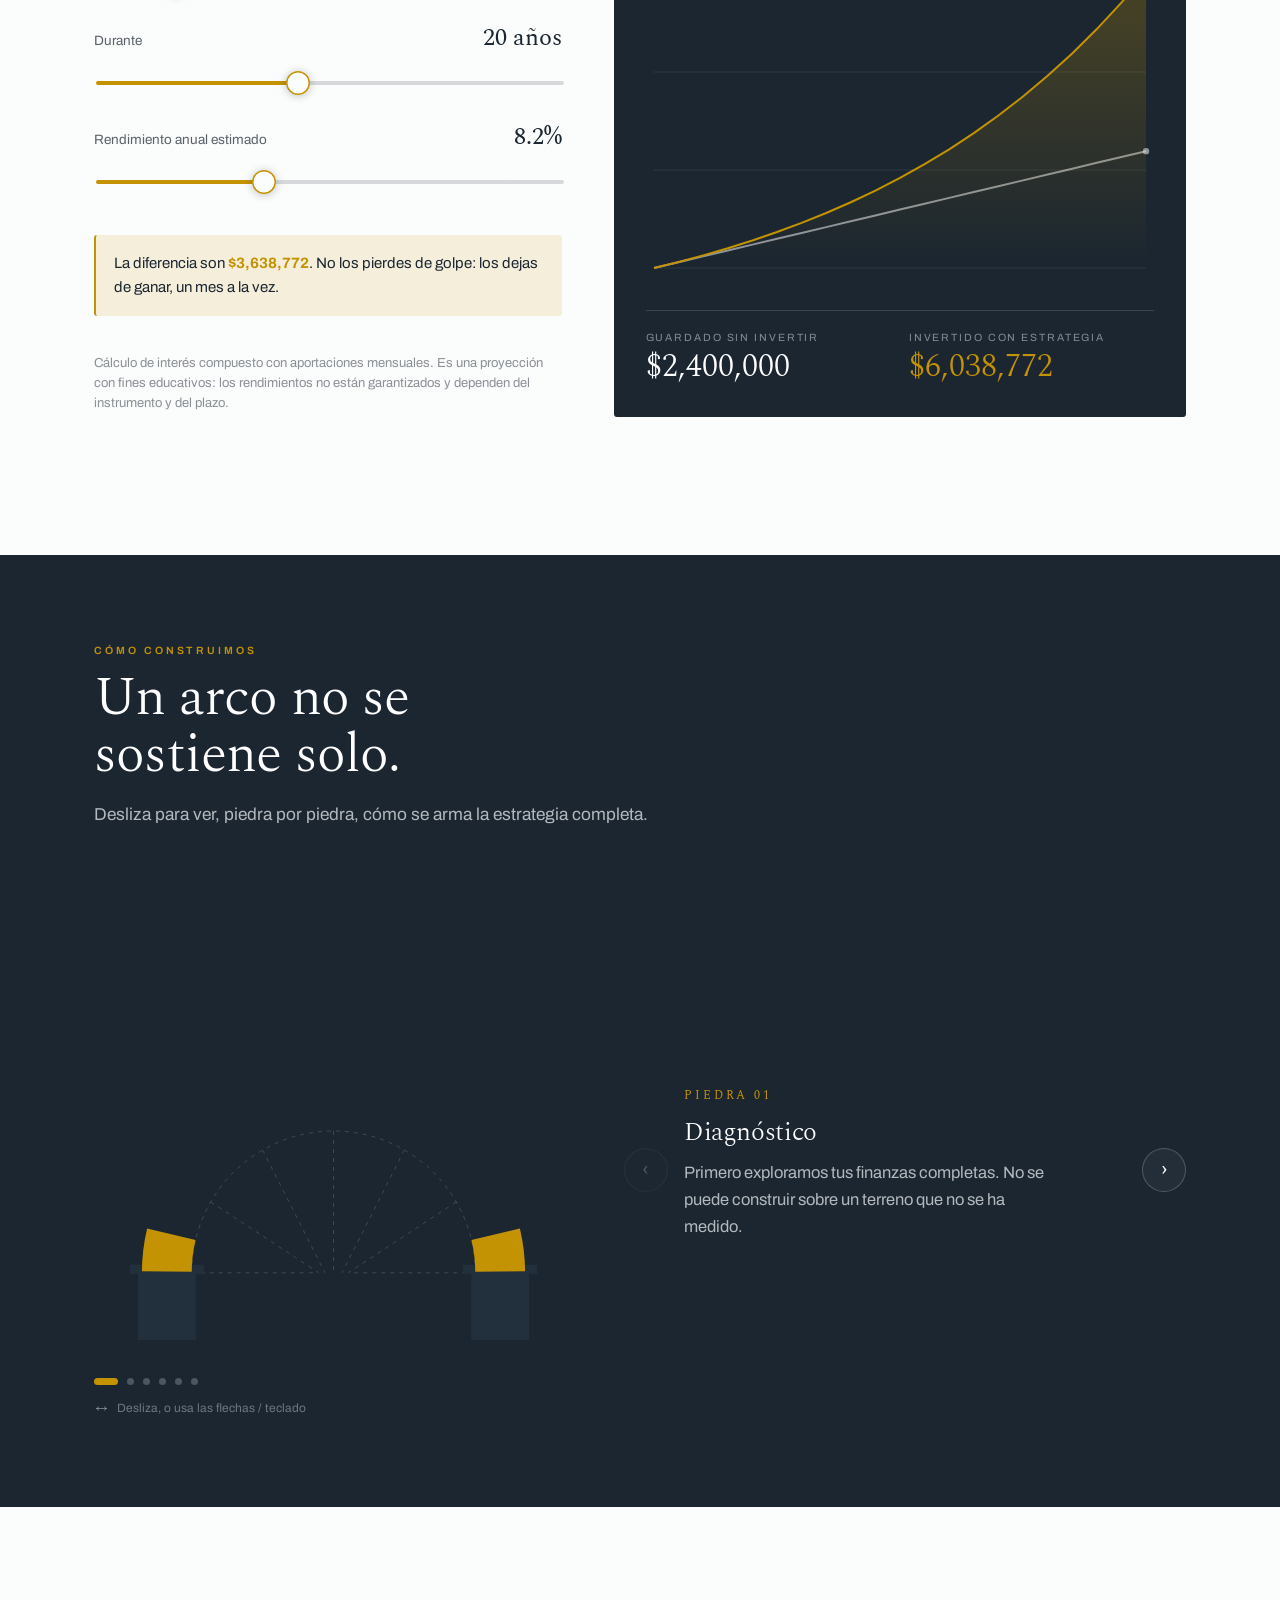
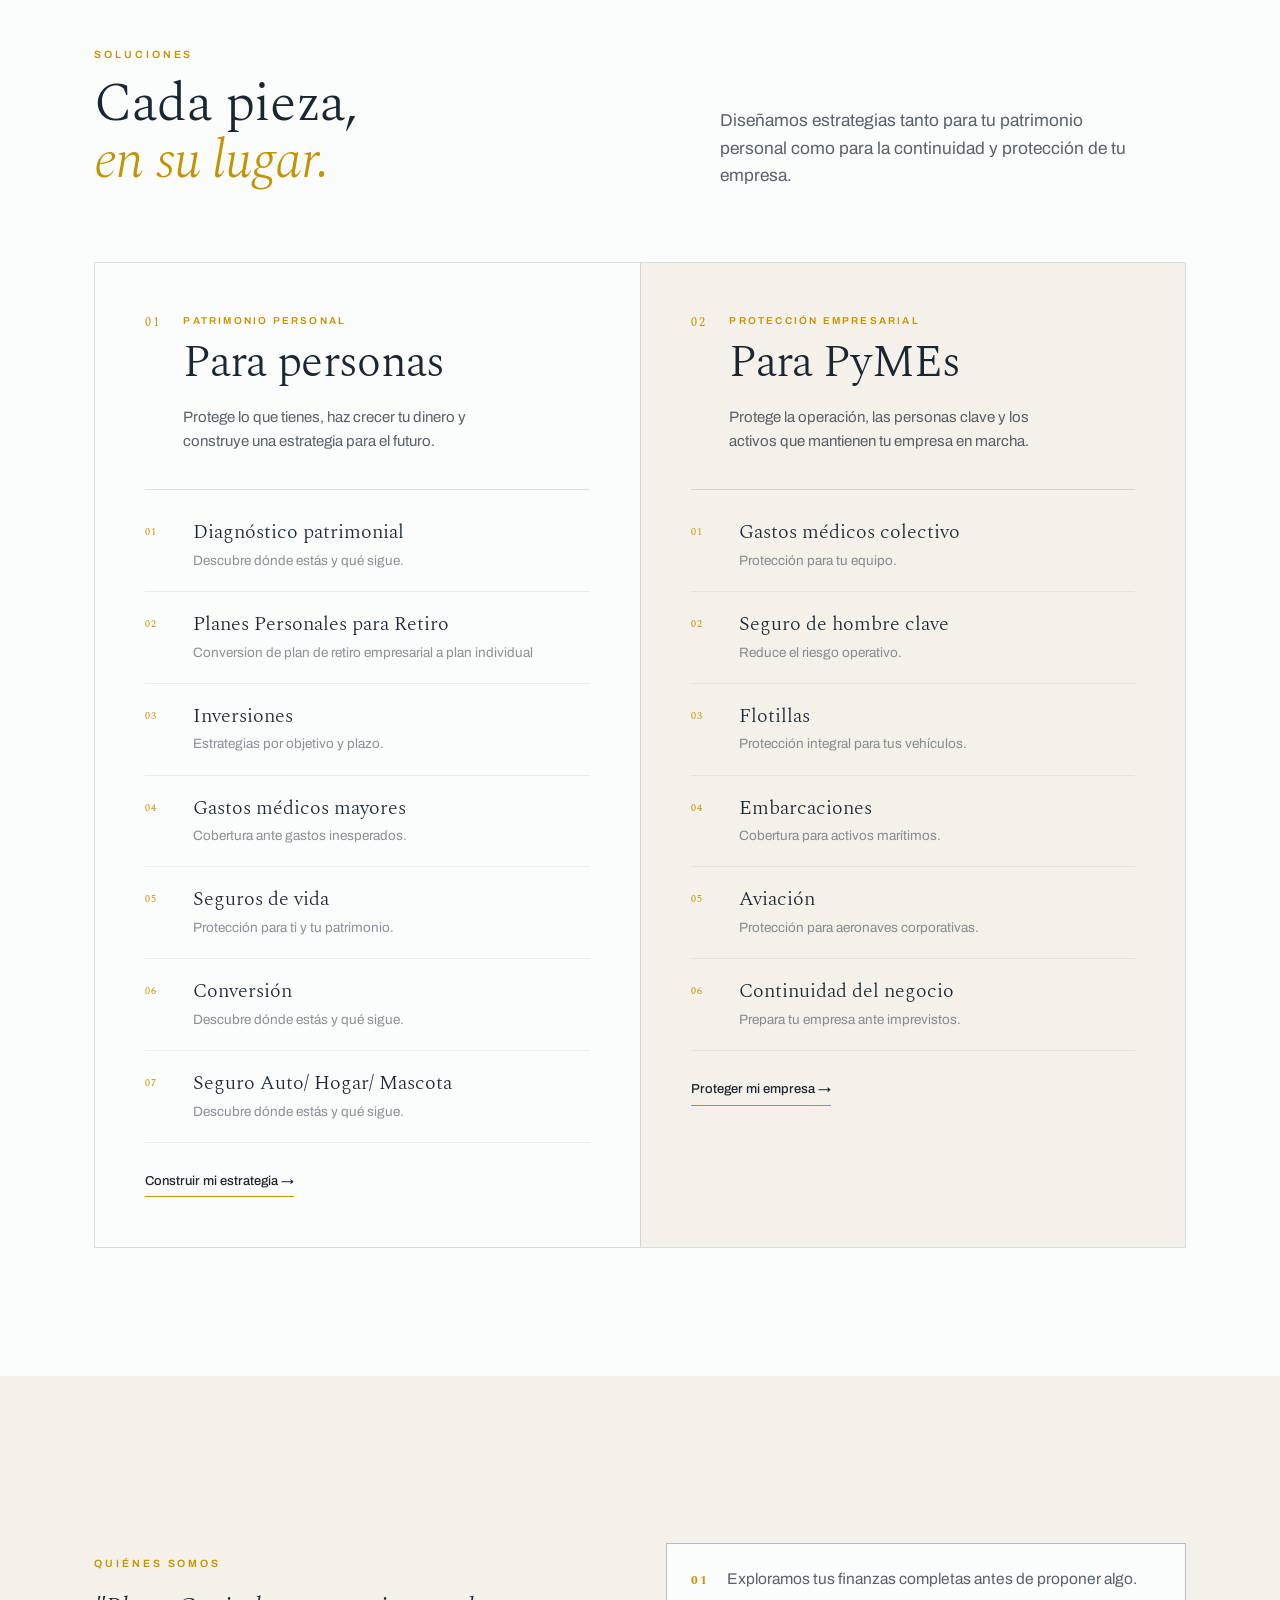
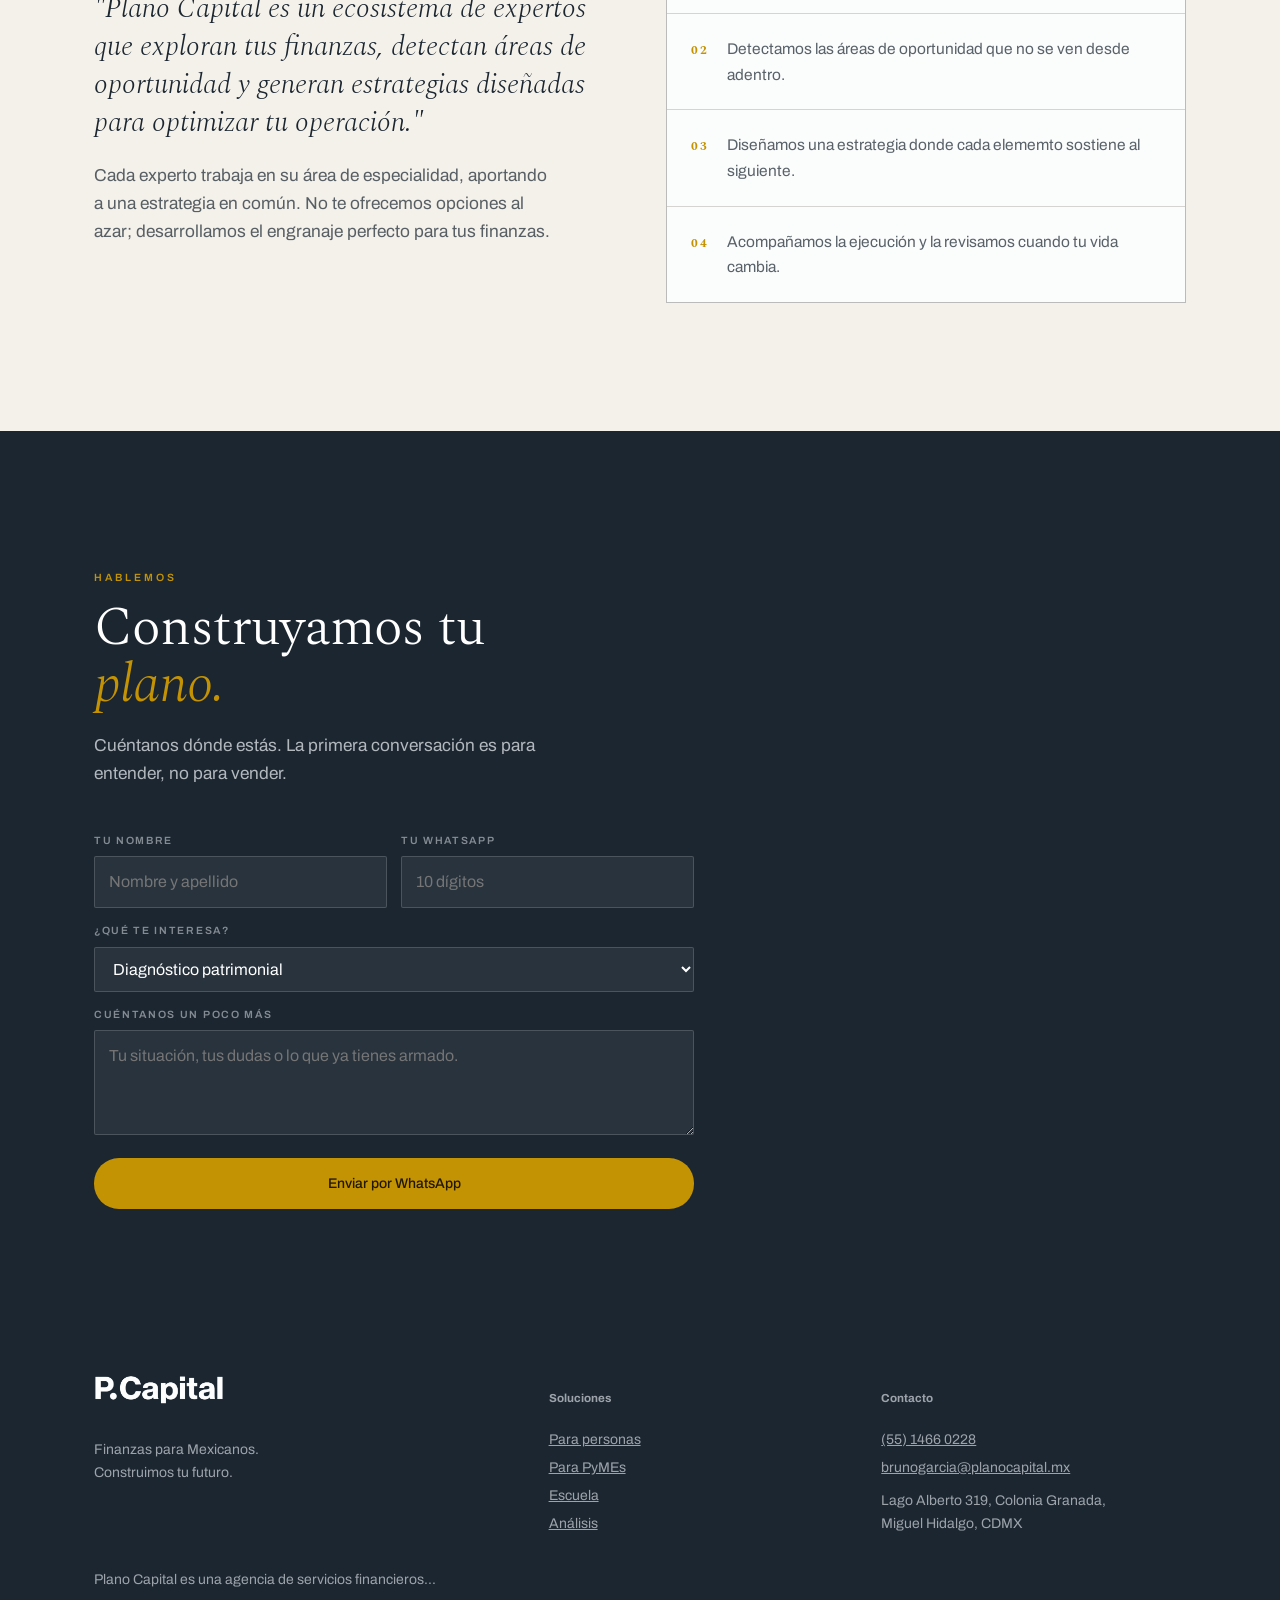
==== commit 19de0c60: "fin" ====
--- a/index.html
+++ b/index.html
@@ -4,6 +4,28 @@
 <meta charset="utf-8">
 <meta name="viewport" content="width=device-width, initial-scale=1">
 <title>Plano Capital — Finanzas para Mexicanos</title>
+<link rel="shortcut icon" href="src/img/icons/pFAV.png" type="image/x-icon">
+<style>
+  .wordmark {
+  display: inline-flex;
+  align-items: center;
+  text-decoration: none;
+  line-height: 1;
+}
+
+.wordmark img {
+  display: block;
+  width: auto;
+  height: 42px;
+  object-fit: contain;
+}
+
+@media (max-width: 768px) {
+  .wordmark img {
+    height: 34px;
+  }
+}
+</style>
 <meta name="description" content="Un ecosistema de expertos que explora tus finanzas, detecta oportunidades y construye la estrategia de tu patrimonio. Para personas y para PyMEs.">
 <meta name="theme-color" content="#1B2631">
 <meta
@@ -102,11 +124,11 @@
         <span class="sello-num">02</span>
 
         <div>
-          <b>Una estrategia completa.</b>
+          <b>Encuentranos en Punto Polanco</b>
 
           <span>
-            Protección, inversión y patrimonio
-            trabajando como un sistema.
+            Lago Alberto 319, Colonia Granada,
+            Miguel Hidalgo, CDMX.
           </span>
         </div>
       </div>
@@ -240,7 +262,7 @@
   <h3 style="margin-bottom:6px">Tu plan está listo.</h3>
   <p class="min" style="margin-bottom:18px">Déjanos a dónde mandártelo y te lo explicamos sin compromiso.</p>
 
-  <form id="fDiag" name="diagnostico" method="POST" data-netlify="true" netlify-honeypot="bot-field">
+  <form id="fDiag" name="diagnostico" method="POST" data-netlify="true" netlify-honeypot="bot-field" action="Gracias/">
     <input type="hidden" name="form-name" value="diagnostico">
 
     <!-- trampa anti-spam, invisible para personas -->
@@ -412,39 +434,49 @@
 
               <div class="solucion-item">
                 <span>01</span>
+                <h4>Diagnóstico patrimonial</h4>
+                <p>Descubre dónde estás y qué sigue.</p>
+              </div>
+
+              <div class="solucion-item">
+                <span>02</span>
+                <h4>Planes Personales para Retiro </h4>
+                <p>Conversion de plan de retiro empresarial a plan individual</p>
+              </div>
+
+              <div class="solucion-item">
+                <span>03</span>
                 <h4>Inversiones</h4>
                 <p>Estrategias por objetivo y plazo.</p>
               </div>
 
+               <div class="solucion-item">
+                <span>04</span>
+                <h4>Gastos médicos mayores</h4>
+                <p>Cobertura ante gastos inesperados.</p>
+              </div>
+
+
               <div class="solucion-item">
-                <span>02</span>
-                <h4>Planes para retiro</h4>
-                <p>Construye hoy el ingreso de mañana.</p>
-              </div>
-
-              <div class="solucion-item">
-                <span>03</span>
-                <h4>PPR</h4>
-                <p>Planeación de retiro con beneficio fiscal.</p>
-              </div>
-
-              <div class="solucion-item">
-                <span>04</span>
+                <span>05</span>
                 <h4>Seguros de vida</h4>
                 <p>Protección para ti y tu patrimonio.</p>
               </div>
 
-              <div class="solucion-item">
-                <span>05</span>
-                <h4>Gastos médicos mayores</h4>
-                <p>Cobertura ante gastos inesperados.</p>
-              </div>
-
-              <div class="solucion-item">
+             
+               <div class="solucion-item">
                 <span>06</span>
-                <h4>Diagnóstico patrimonial</h4>
+                <h4>Conversión</h4>
                 <p>Descubre dónde estás y qué sigue.</p>
               </div>
+
+              <div class="solucion-item">
+                <span>07</span>
+                <h4>Seguro Auto/ Hogar/ Mascota</h4>
+                <p>Descubre dónde estás y qué sigue.</p>
+              </div>
+
+             
 
             </div>
 
@@ -634,25 +666,44 @@
 </section>
 </main>
 
-<footer><div class="wrap">
-  <div class="fg">
-    <div>
-      <a href="#inicio" class="wordmark" aria-label="Plano Capital"><span></span><b>Plano Capital</b></a>
-      <p style="margin-top:16px;max-width:32ch">Finanzas para Mexicanos.<br>Construimos tu futuro.</p>
-    </div>
-    <div><h5>Soluciones</h5>
-      <p><a href="#soluciones">Para personas</a></p><p><a href="#soluciones">Para PyMEs</a></p>
-      <p><a href="#escuela">Escuela</a></p><p><a href="#analisis">Análisis</a></p></div>
-    <div><h5>Contacto</h5>
-      <p><a href="https://wa.me/525514660228" target="_blank" rel="noopener">(55) 1466 0228</a></p>
-      <p><a href="mailto:patrimoniobrunogarcia@gmail.com">patrimoniobrunogarcia@gmail.com</a></p>
-      <p style="margin-top:10px">Lago Alberto 319, Colonia Granada,<br>Miguel Hidalgo, CDMX</p></div>
-  </div>
-  <div class="legal">
-    Plano Capital es una agencia de servicios financieros. Las proyecciones y calculadoras de este sitio tienen fines educativos e informativos; no constituyen una recomendación de inversión ni garantizan rendimientos. Los productos de seguros e inversión son emitidos por las instituciones autorizadas correspondientes y están sujetos a sus términos y condiciones.
-    <br>Vista previa de propuesta — réplica de práctica, sin afiliación con el sitio original.
-  </div>
-</div></footer>
+<footer>
+  <div class="wrap">
+    <div class="fg">
+      <div>
+        <a href="#inicio" class="wordmark" aria-label="Plano Capital">
+          <img src="src/img/icons/PlanoCapitalW2.png" alt="Plano Capital">
+        </a>
+
+        <p style="margin-top:16px;max-width:32ch">
+          Finanzas para Mexicanos.<br>
+          Construimos tu futuro.
+        </p>
+      </div>
+
+      <div>
+        <h5>Soluciones</h5>
+        <p><a href="#soluciones">Para personas</a></p>
+        <p><a href="#soluciones">Para PyMEs</a></p>
+        <p><a href="#escuela">Escuela</a></p>
+        <p><a href="#analisis">Análisis</a></p>
+      </div>
+
+      <div>
+        <h5>Contacto</h5>
+        <p><a href="https://wa.me/525514660228" target="_blank" rel="noopener">(55) 1466 0228</a></p>
+        <p><a href="mailto:brunogarcia@planocapital.mx">brunogarcia@planocapital.mx</a></p>
+        <p style="margin-top:10px">
+          Lago Alberto 319, Colonia Granada,<br>
+          Miguel Hidalgo, CDMX
+        </p>
+      </div>
+    </div>
+
+    <div class="legal">
+      Plano Capital es una agencia de servicios financieros...
+    </div>
+  </div>
+</footer>
 
 <script>
 /* ══ soluciones: acordeón en mobile, uno abierto a la vez ══ */
@@ -939,55 +990,6 @@
 })();
 
 /* ══ diagnóstico ══ */
-(function(){
-  var R={}, et=1, reco=null;
-  var ets=[null,$("e1"),$("e2"),$("e3"),$("e4")], marcas=document.querySelectorAll(".marca i");
-  if(!ets[1]) return;
-  var PLANES={
-    persona:{t:"Plano personal",p:["Diagnóstico patrimonial completo","Protección: vida y gastos médicos mayores","Inversión por objetivo y plazo","PPR con beneficio fiscal"]},
-    empresa:{t:"Plano empresarial",p:["Diagnóstico de riesgos de la operación","Gastos médicos colectivo para el equipo","Seguro de hombre clave","Plan de continuidad del negocio"]},
-    ambos:{t:"Plano mixto",p:["Separar patrimonio personal y de la empresa","Protección en los dos frentes","Inversión con objetivo de retiro","Continuidad y sucesión"]}
-  };
-  var ACENTO={
-    futuro:"Empezaríamos por el retiro: PPR y proyección a tu edad de salida.",
-    riesgo:"Empezaríamos por blindar: vida y gastos médicos antes que cualquier inversión.",
-    crecer:"Empezaríamos por poner a trabajar lo que ya tienes, con instrumentos por plazo.",
-    orden:"Empezaríamos por ordenar: inventario de lo que tienes y en qué orden resolverlo."
-  };
-  function ir(k){
-    ets.forEach(function(e,i){ if(e) e.classList.toggle("on",i===k); });
-    marcas.forEach(function(m,i){ m.classList.toggle("on", i<=Math.min(k-1,3)); });
-    et=k;
-  }
-  function arma(){
-    var base=PLANES[R.q1]||PLANES.persona;
-    reco=base;
-    $("pTit").textContent=base.t;
-    $("pSub").textContent=ACENTO[R.q2]||"";
-    var extra = R.q3==="nada" ? "Arrancamos desde cero, en orden y sin prisa."
-              : R.q3==="algo" ? "Primero conectamos lo que ya tienes; casi siempre sobra producto y falta estrategia."
-              : "Optimización: revisamos costos, coberturas y rendimientos de lo que ya contrataste.";
-    $("pLista").innerHTML=base.p.map(function(x){ return '<li><i>▲</i><span>'+x+'</span></li>'; }).join("")+
-      '<li><i>▲</i><span>'+extra+'</span></li>';
-  }
-  document.querySelectorAll(".opc button").forEach(function(b){
-    b.addEventListener("click",function(){
-      R["q"+et]=b.getAttribute("data-v");
-      if(et<3) ir(et+1); else { arma(); ir(4); }
-    });
-  });
-  var env=$("dEnv");
-  if(env) env.addEventListener("click",function(){
-    var n=$("dNom").value.trim(), t=$("dTel").value.trim(), e=$("dErr");
-    if(!n){ e.textContent="Falta tu nombre."; $("dNom").focus(); return; }
-    if(!t){ e.textContent="Falta tu WhatsApp."; $("dTel").focus(); return; }
-    e.textContent="";
-    var txt="Hola Plano Capital, soy "+n+".\nHice el diagnóstico del sitio:\n"+
-      "• Para: "+(R.q1||"—")+"\n• Me preocupa: "+(R.q2||"—")+"\n• Hoy tengo: "+(R.q3||"—")+"\n"+
-      "Plan sugerido: "+(reco?reco.t:"—")+"\nMi WhatsApp: "+t;
-    window.open("https://wa.me/525514660228?text="+encodeURIComponent(txt),"_blank","noopener");
-  });
-})();
 
 /* ══ sigilos de la escuela: arcos generativos por módulo ══ */
 (function(){
@@ -1202,5 +1204,6 @@
 
 })();
 </script>
+<script src="src/js/diagnostico.js"></script>
 </body>
 </html>
--- a/src/css/styles.css
+++ b/src/css/styles.css
@@ -1483,40 +1483,46 @@
 }
 
 footer {
-	background: var(--tinta);
-	color: rgba(238, 241, 244, 0.62);
-	padding: clamp(34px, 4vw, 60px) 0;
-	font-size: 14px;
-}
+  background: var(--tinta);
+  color: rgba(238, 241, 244, 0.62);
+  padding: 20px 0 16px;
+  font-size: 14px;
+}
+
 .fg {
-	display: grid;
-	grid-template-columns: 1.4fr 1fr 1fr;
-	gap: 28px;
-}
-footer h5 {
-	margin: 0 0 12px;
-	font-size: 10.5px;
-	letter-spacing: 0.2em;
-	text-transform: uppercase;
-	color: #fff;
-	font-weight: 600;
-}
+  display: grid;
+  grid-template-columns: 1.4fr 1fr 1fr;
+  gap: 28px;
+  align-items: start;
+}
+
 footer p {
-	margin: 0 0 7px;
-}
-footer a {
-	text-decoration: none;
-}
-footer a:hover {
-	color: #fff;
-}
+  margin: 0 0 5px;
+}
+
+footer .wordmark {
+  margin: 0 0 10px;
+}
+
 .legal {
-	margin-top: 30px;
-	padding-top: 20px;
-	border-top: 1px solid rgba(255, 255, 255, 0.1);
-	font-size: 11.5px;
-	line-height: 1.75;
-	color: rgba(238, 241, 244, 0.42);
+  margin-top: 16px;
+  padding-top: 12px;
+}
+
+@media (max-width: 700px) {
+  footer {
+    padding: 28px 0 20px;
+  }
+
+  .fg {
+    grid-template-columns: 1fr;
+    gap: 24px;
+  }
+
+  .legal {
+    margin-top: 20px;
+    padding-top: 14px;
+  }
 }
 
 .flot {
@@ -1814,6 +1820,108 @@
   color: var(--oro);
 }
 
+/* DESKTOP: oculto */
+.solucion-toggle {
+  display: none;
+}
+
+
+/* MOBILE / TABLET */
+@media (max-width: 800px) {
+
+  .solucion-toggle {
+    display: flex;
+    align-items: center;
+    justify-content: center;
+    gap: 9px;
+
+    width: fit-content;
+    margin: 22px auto 0;
+    padding: 12px 30px;
+
+    border: 1px solid var(--petroleo);
+    border-radius: 999px;
+
+    background: transparent;
+    color: var(--petroleo);
+
+    font-family: var(--a);
+    font-size: 11.5px;
+    font-weight: 600;
+    letter-spacing: 0.14em;
+    text-transform: uppercase;
+
+    cursor: pointer;
+
+    transition:
+      background 0.35s var(--e),
+      border-color 0.35s var(--e),
+      color 0.35s var(--e);
+  }
+
+  .solucion-toggle:hover {
+    background: rgba(21, 67, 96, 0.06);
+  }
+
+  .solucion-toggle-icono {
+    position: relative;
+    width: 10px;
+    height: 10px;
+    flex-shrink: 0;
+  }
+
+  .solucion-toggle-icono::before,
+  .solucion-toggle-icono::after {
+    content: "";
+    position: absolute;
+    background: currentColor;
+
+    transition:
+      transform 0.4s var(--e),
+      opacity 0.3s;
+  }
+
+  .solucion-toggle-icono::before {
+    top: 4.5px;
+    left: 0;
+    width: 10px;
+    height: 1.3px;
+  }
+
+  .solucion-toggle-icono::after {
+    top: 0;
+    left: 4.5px;
+    width: 1.3px;
+    height: 10px;
+  }
+
+  .solucion-bloque.abierto .solucion-toggle {
+    background: var(--oro);
+    border-color: var(--oro);
+    color: #201800;
+  }
+
+  .solucion-bloque.abierto .solucion-toggle-icono::after {
+    transform: rotate(90deg);
+    opacity: 0;
+  }
+
+
+  /* cuerpo cerrado en mobile */
+  .solucion-cuerpo {
+    display: grid;
+    grid-template-rows: 0fr;
+    transition: grid-template-rows 0.5s var(--e);
+  }
+
+  .solucion-bloque.abierto .solucion-cuerpo {
+    grid-template-rows: 1fr;
+  }
+
+  .solucion-cuerpo-inner {
+    overflow: hidden;
+  }
+}
 
 /* responsive */
 
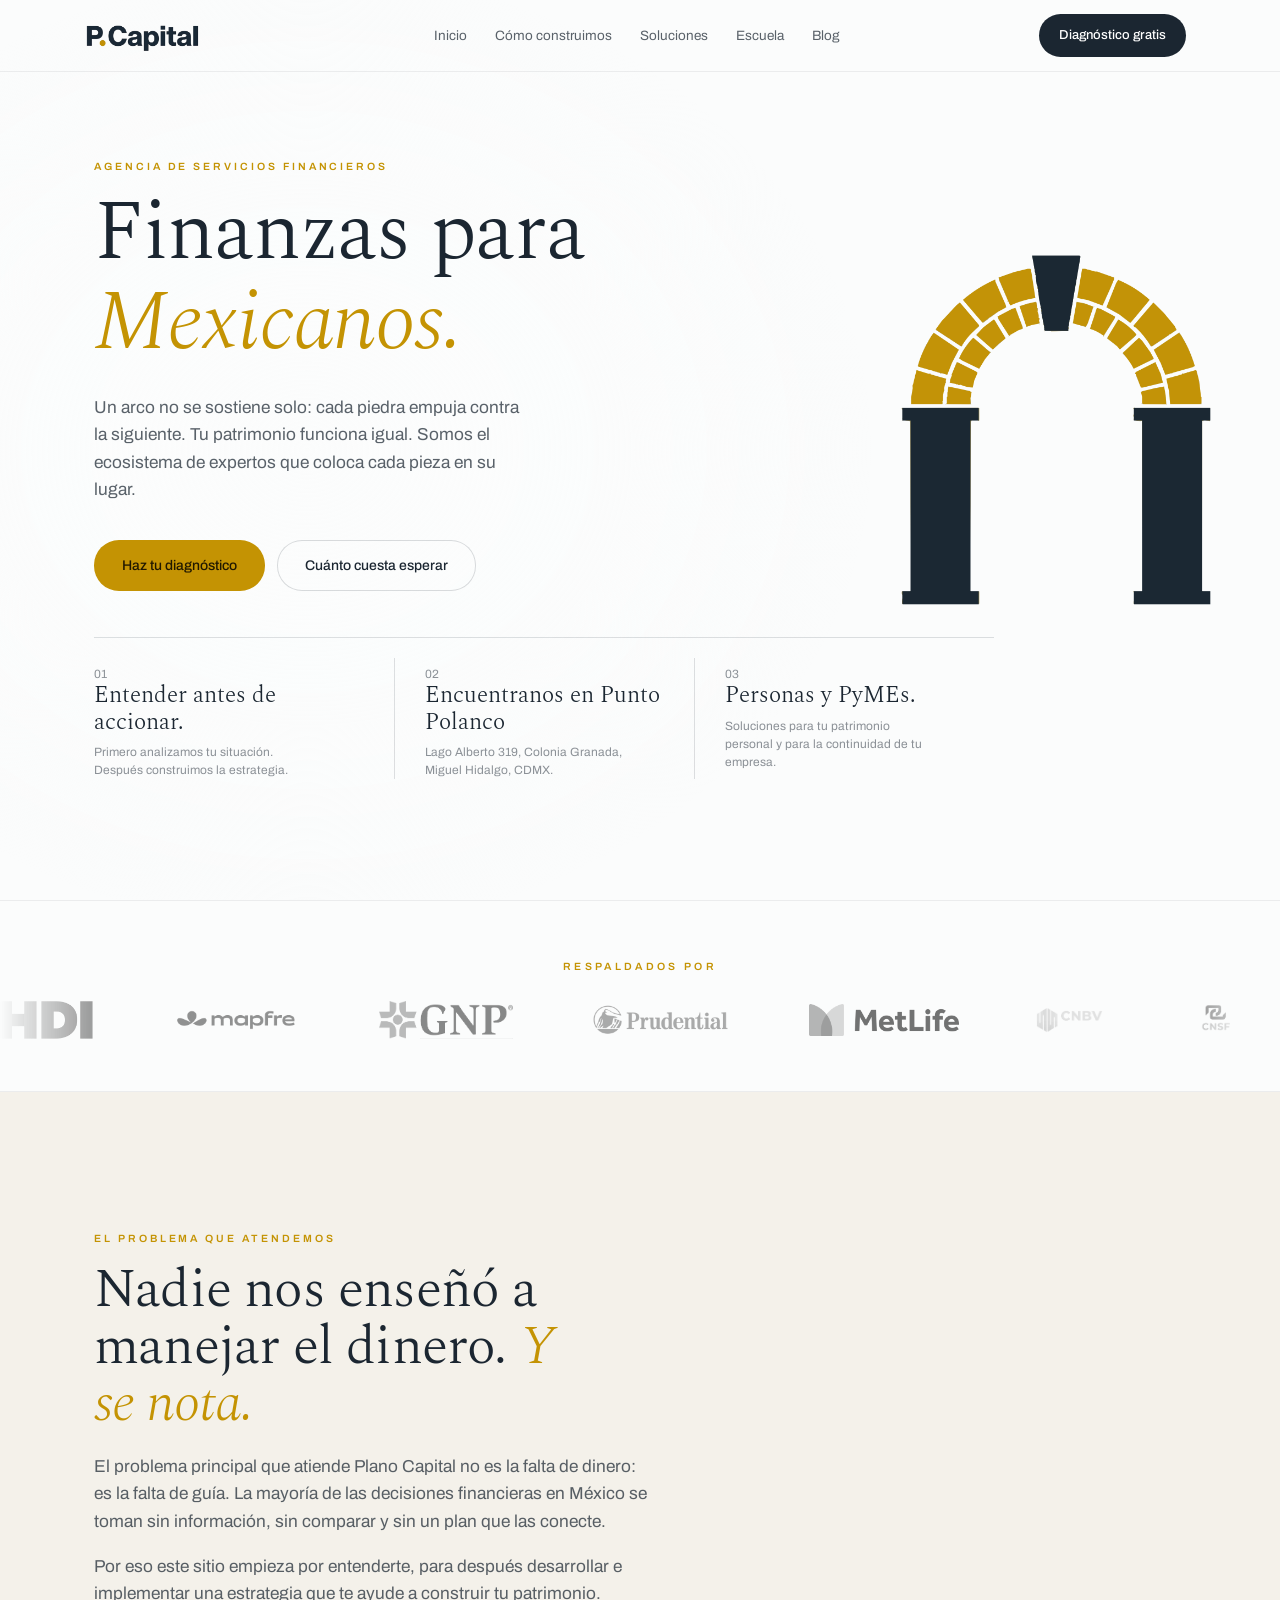
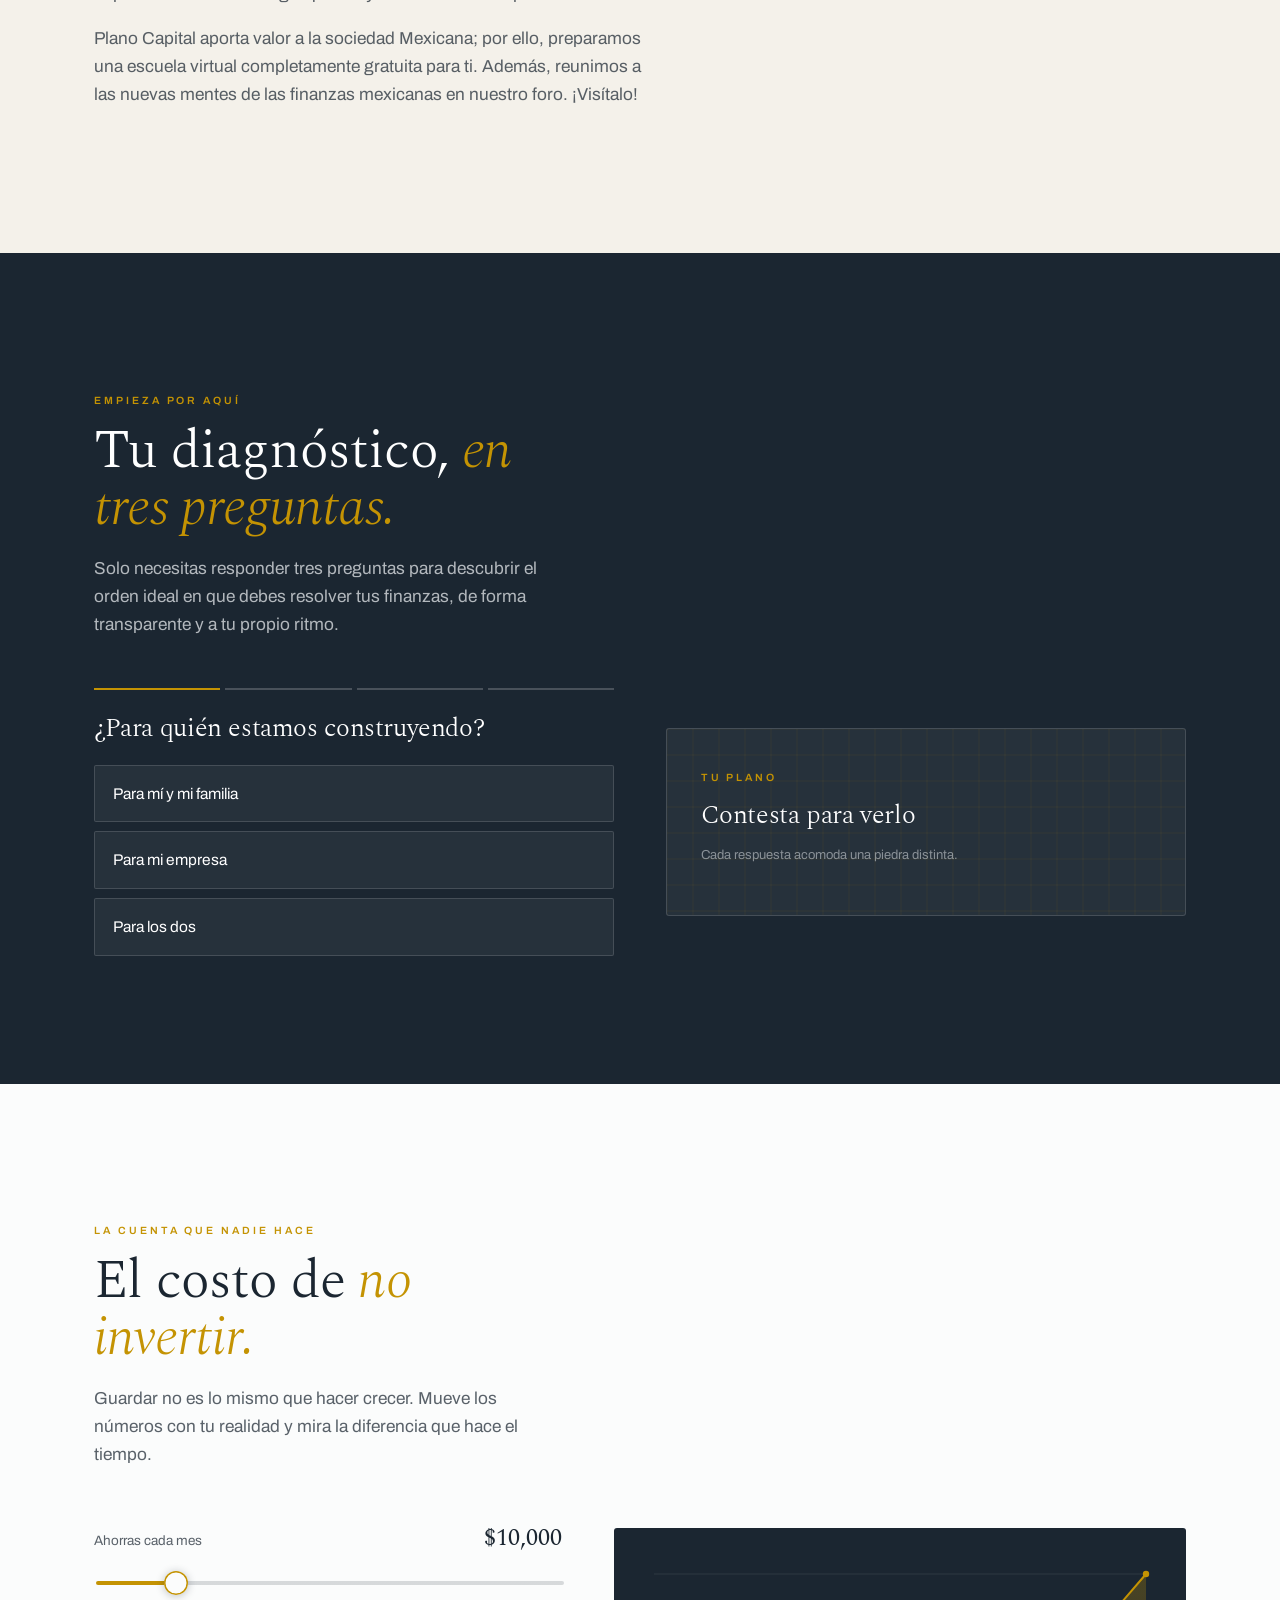
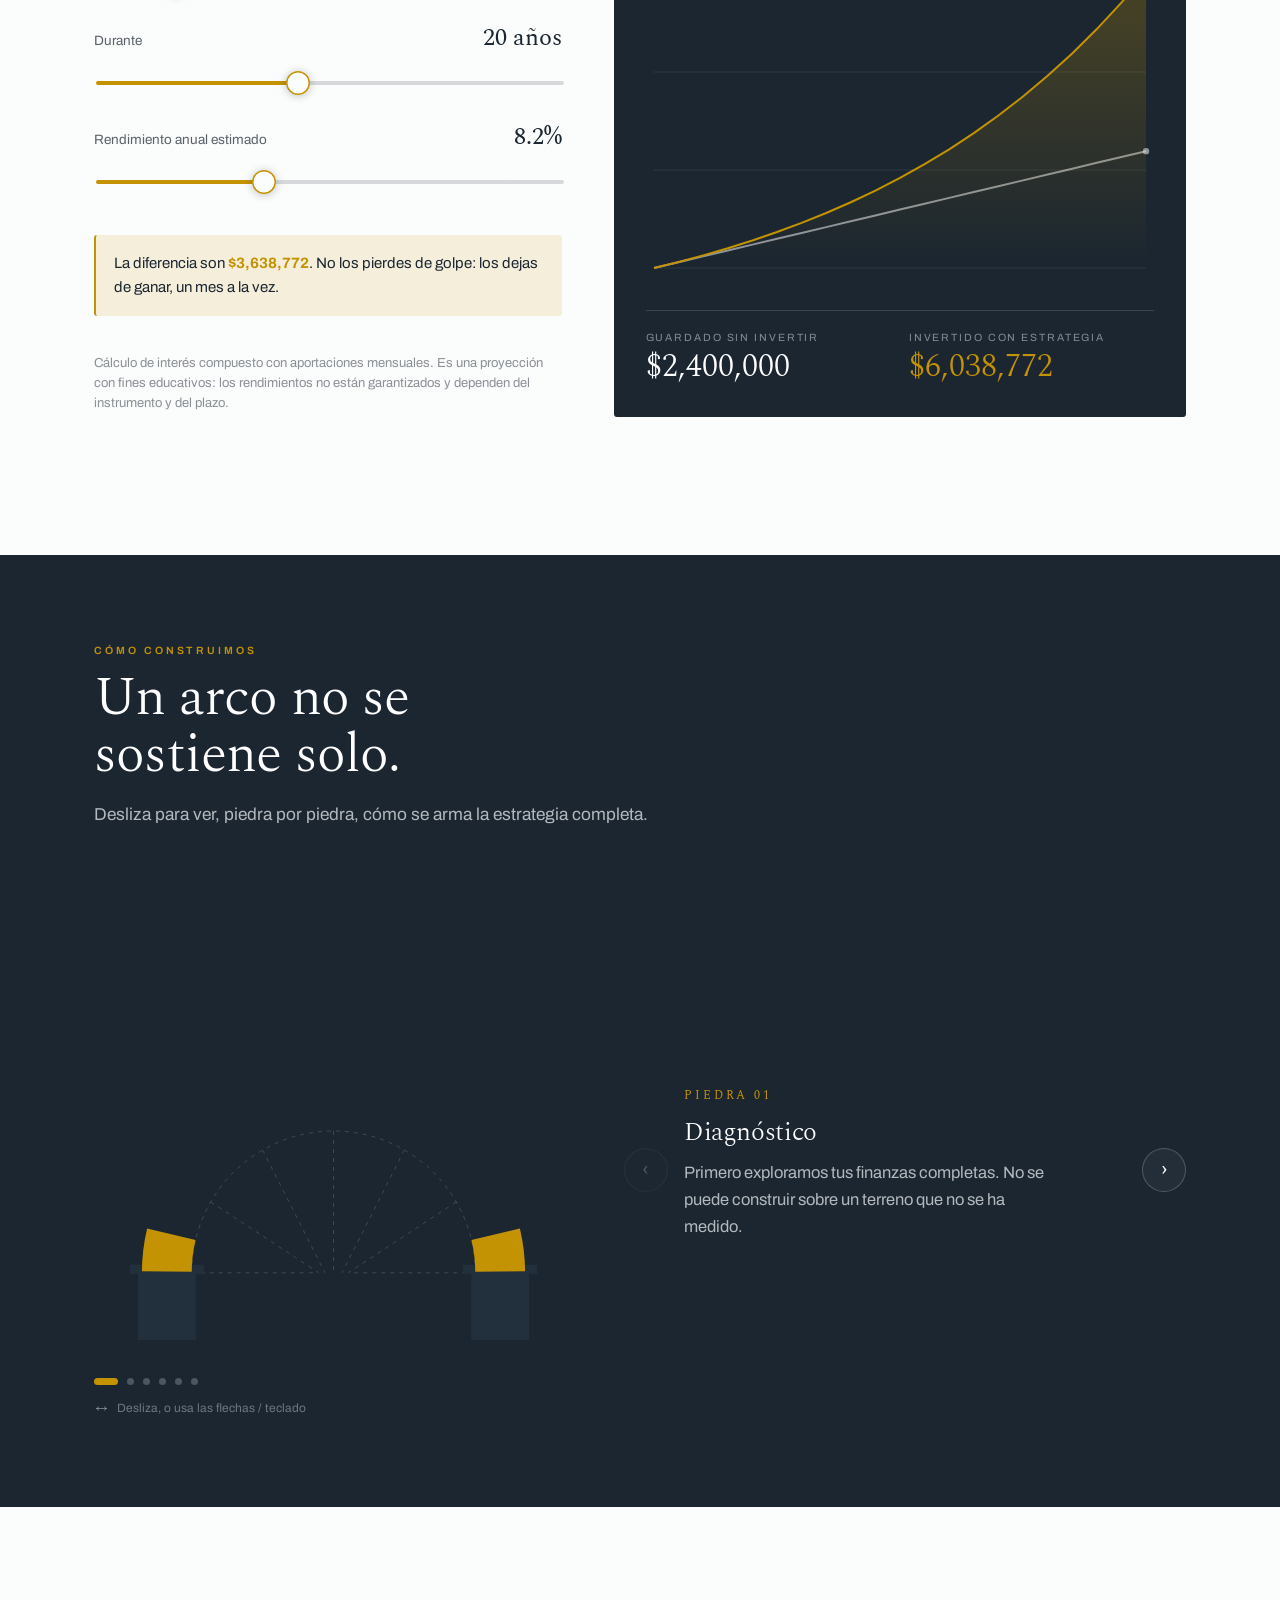
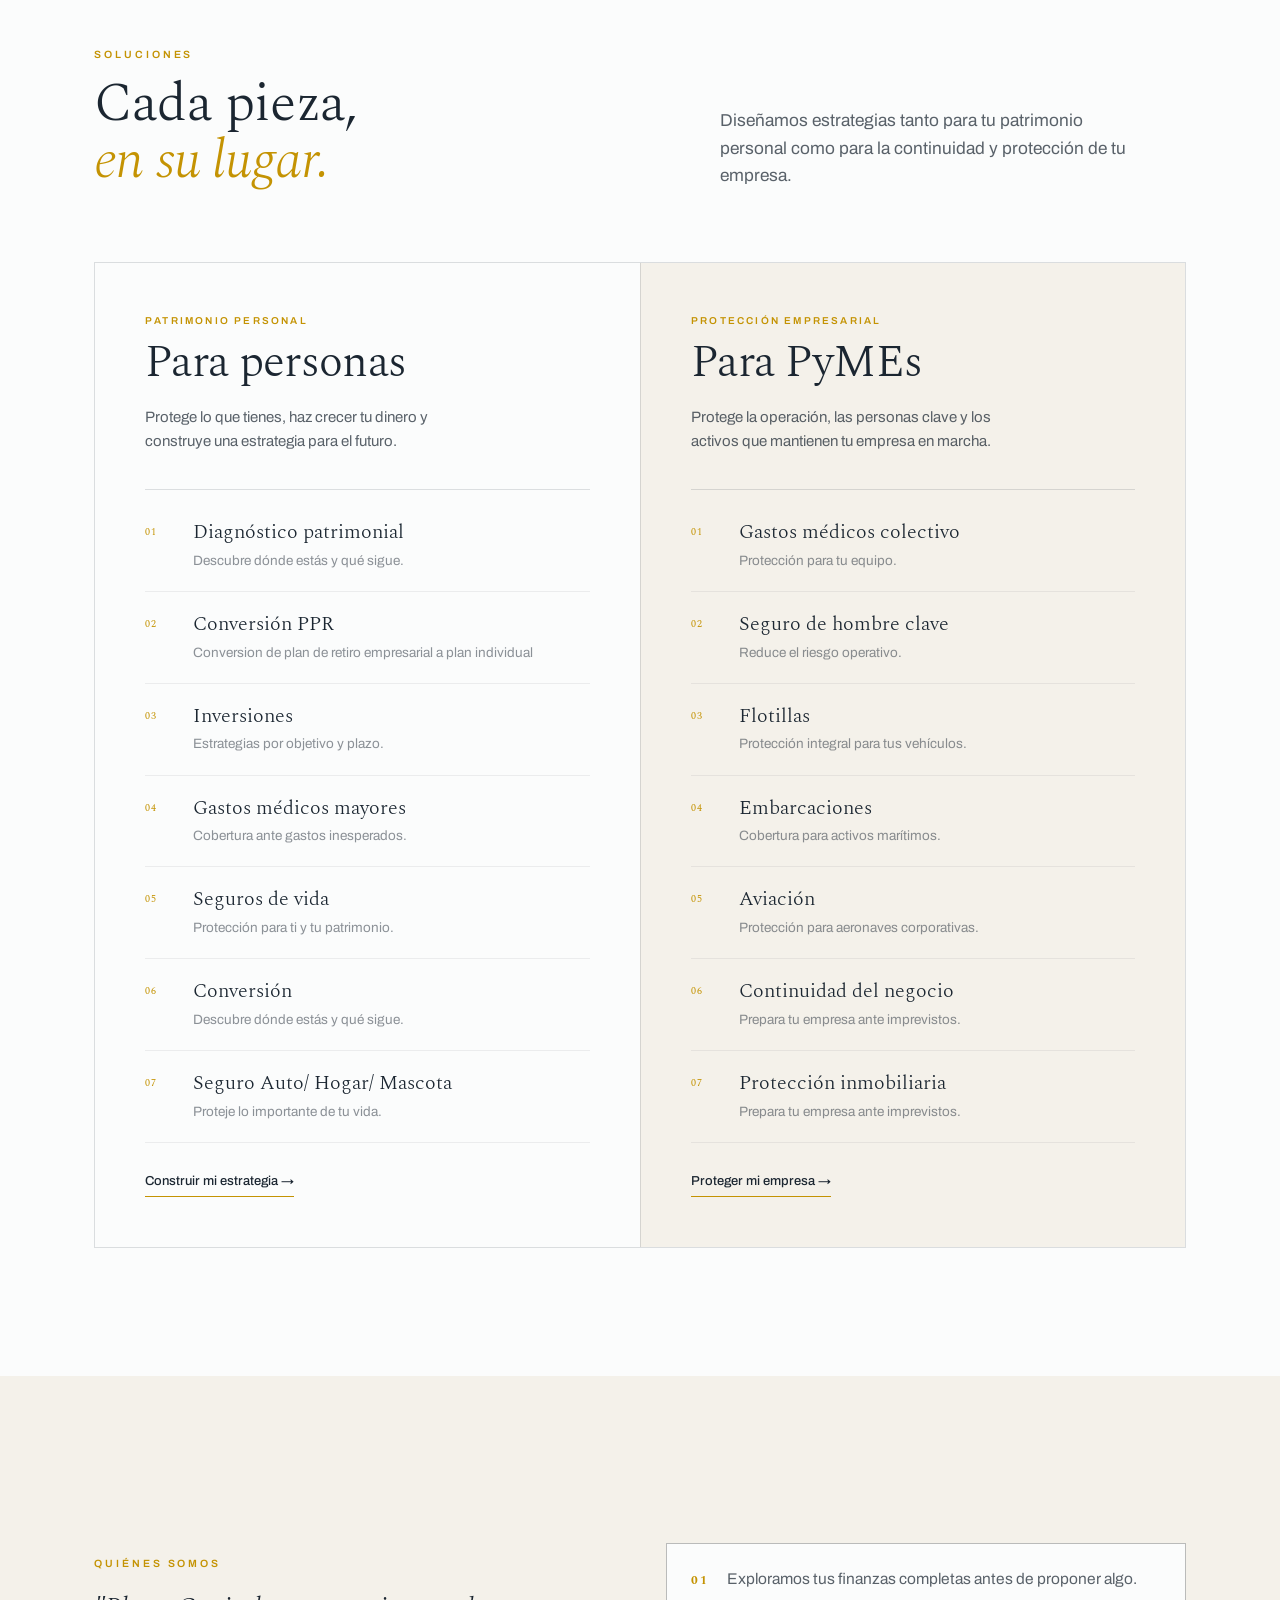
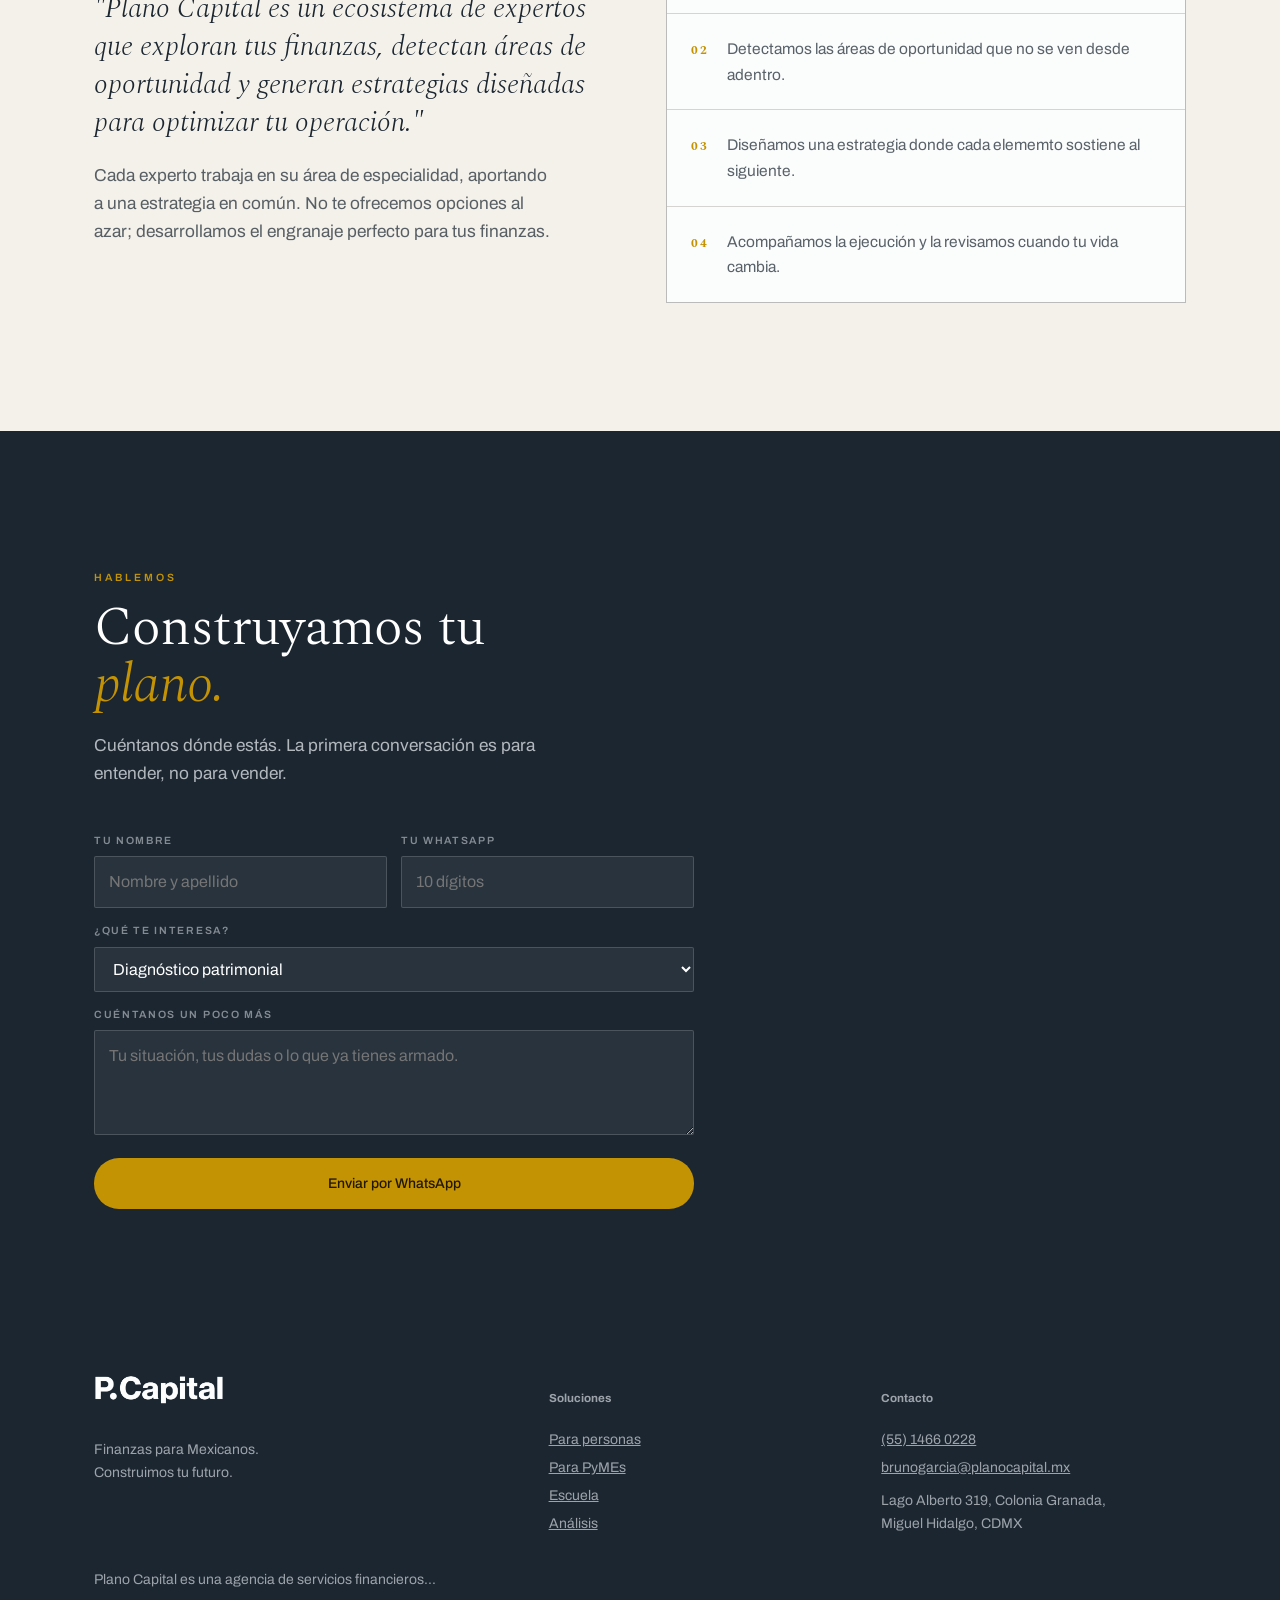
==== commit 3825e055: "updates services" ====
--- a/index.html
+++ b/index.html
@@ -410,7 +410,7 @@
       <article class="solucion-bloque solucion-personas">
 
         <div class="solucion-cabecera">
-          <span class="solucion-num">01</span>
+          <!-- <span class="solucion-num">01</span> -->
 
           <div>
             <span class="solucion-label">Patrimonio personal</span>
@@ -440,7 +440,7 @@
 
               <div class="solucion-item">
                 <span>02</span>
-                <h4>Planes Personales para Retiro </h4>
+                <h4>Conversión PPR</h4>
                 <p>Conversion de plan de retiro empresarial a plan individual</p>
               </div>
 
@@ -473,7 +473,7 @@
               <div class="solucion-item">
                 <span>07</span>
                 <h4>Seguro Auto/ Hogar/ Mascota</h4>
-                <p>Descubre dónde estás y qué sigue.</p>
+                <p>Proteje lo importante de tu vida.</p>
               </div>
 
              
@@ -494,7 +494,7 @@
       <article class="solucion-bloque solucion-pymes">
 
         <div class="solucion-cabecera">
-          <span class="solucion-num">02</span>
+          <!-- <span class="solucion-num">02</span> -->
 
           <div>
             <span class="solucion-label">Protección empresarial</span>
@@ -551,6 +551,13 @@
                 <h4>Continuidad del negocio</h4>
                 <p>Prepara tu empresa ante imprevistos.</p>
               </div>
+
+               <div class="solucion-item">
+                <span>07</span>
+                <h4>Protección inmobiliaria</h4>
+                <p>Prepara tu empresa ante imprevistos.</p>
+              </div>
+
 
             </div>
 
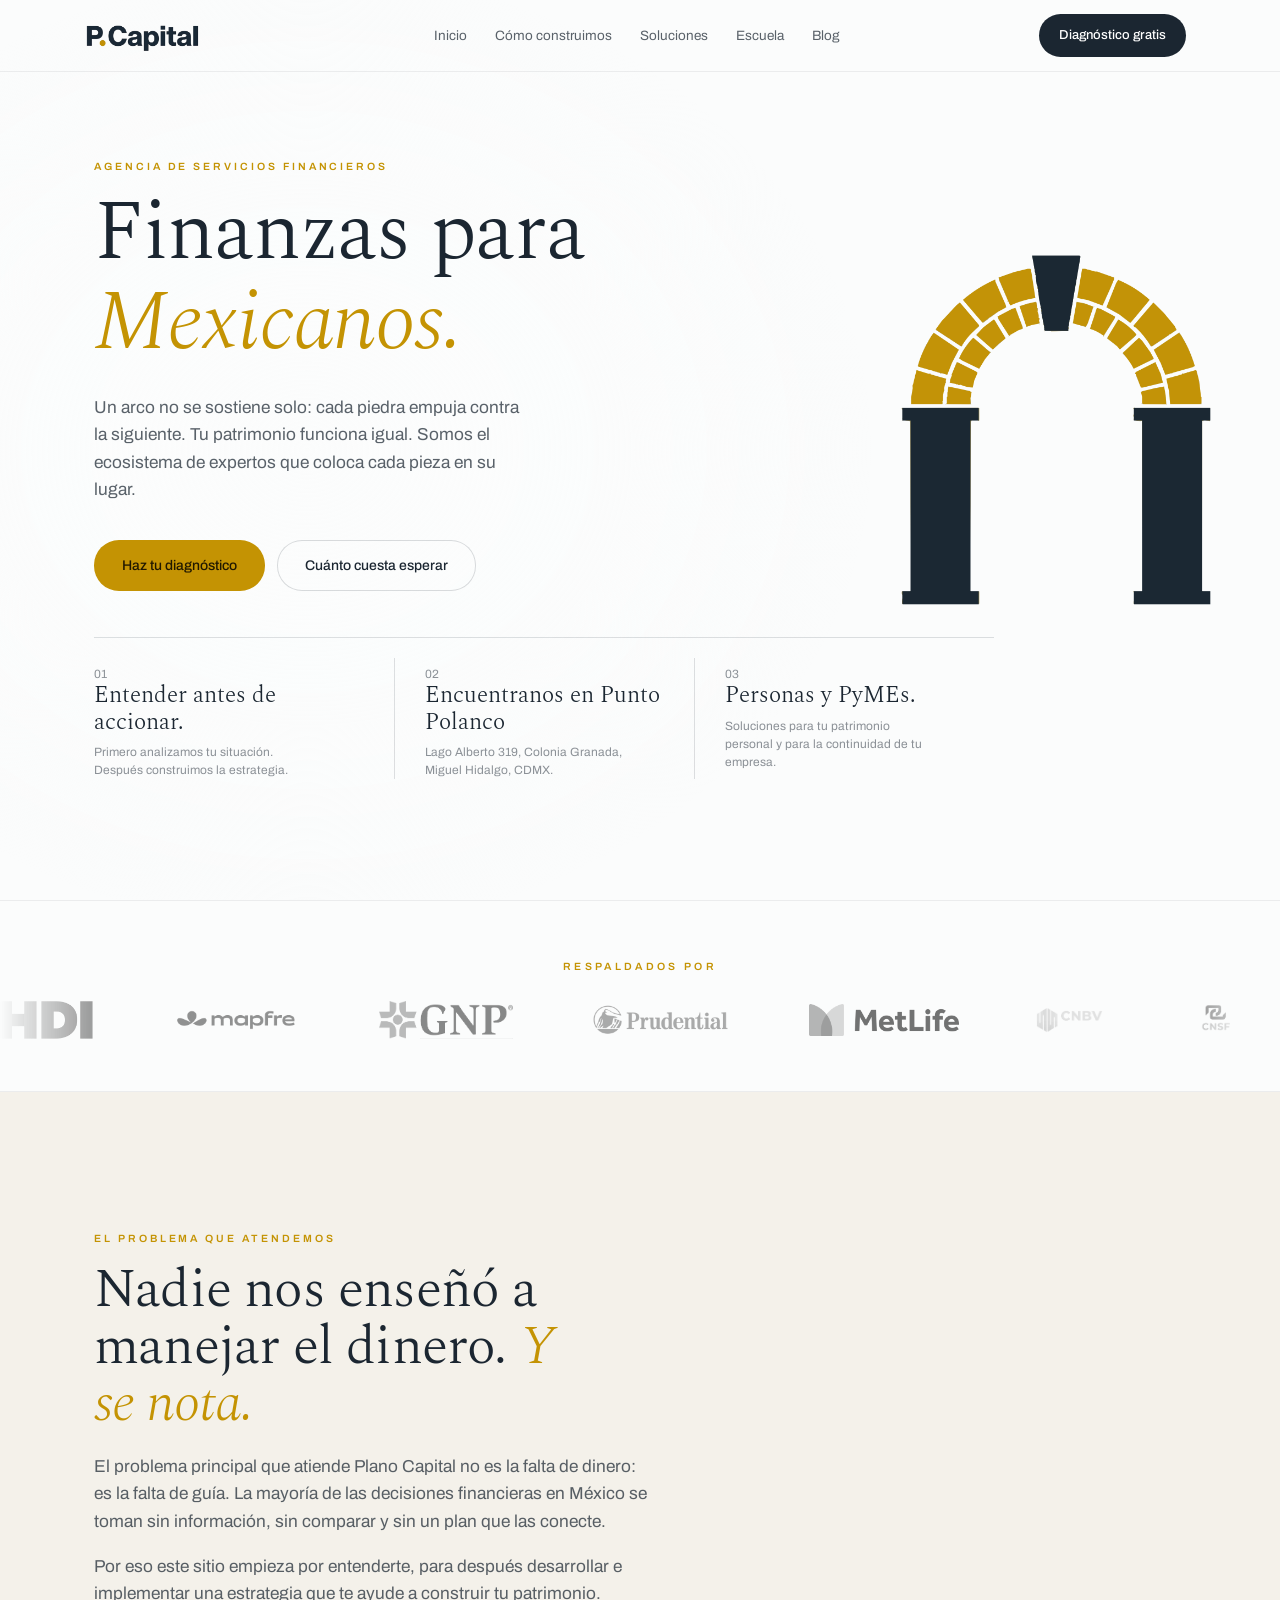
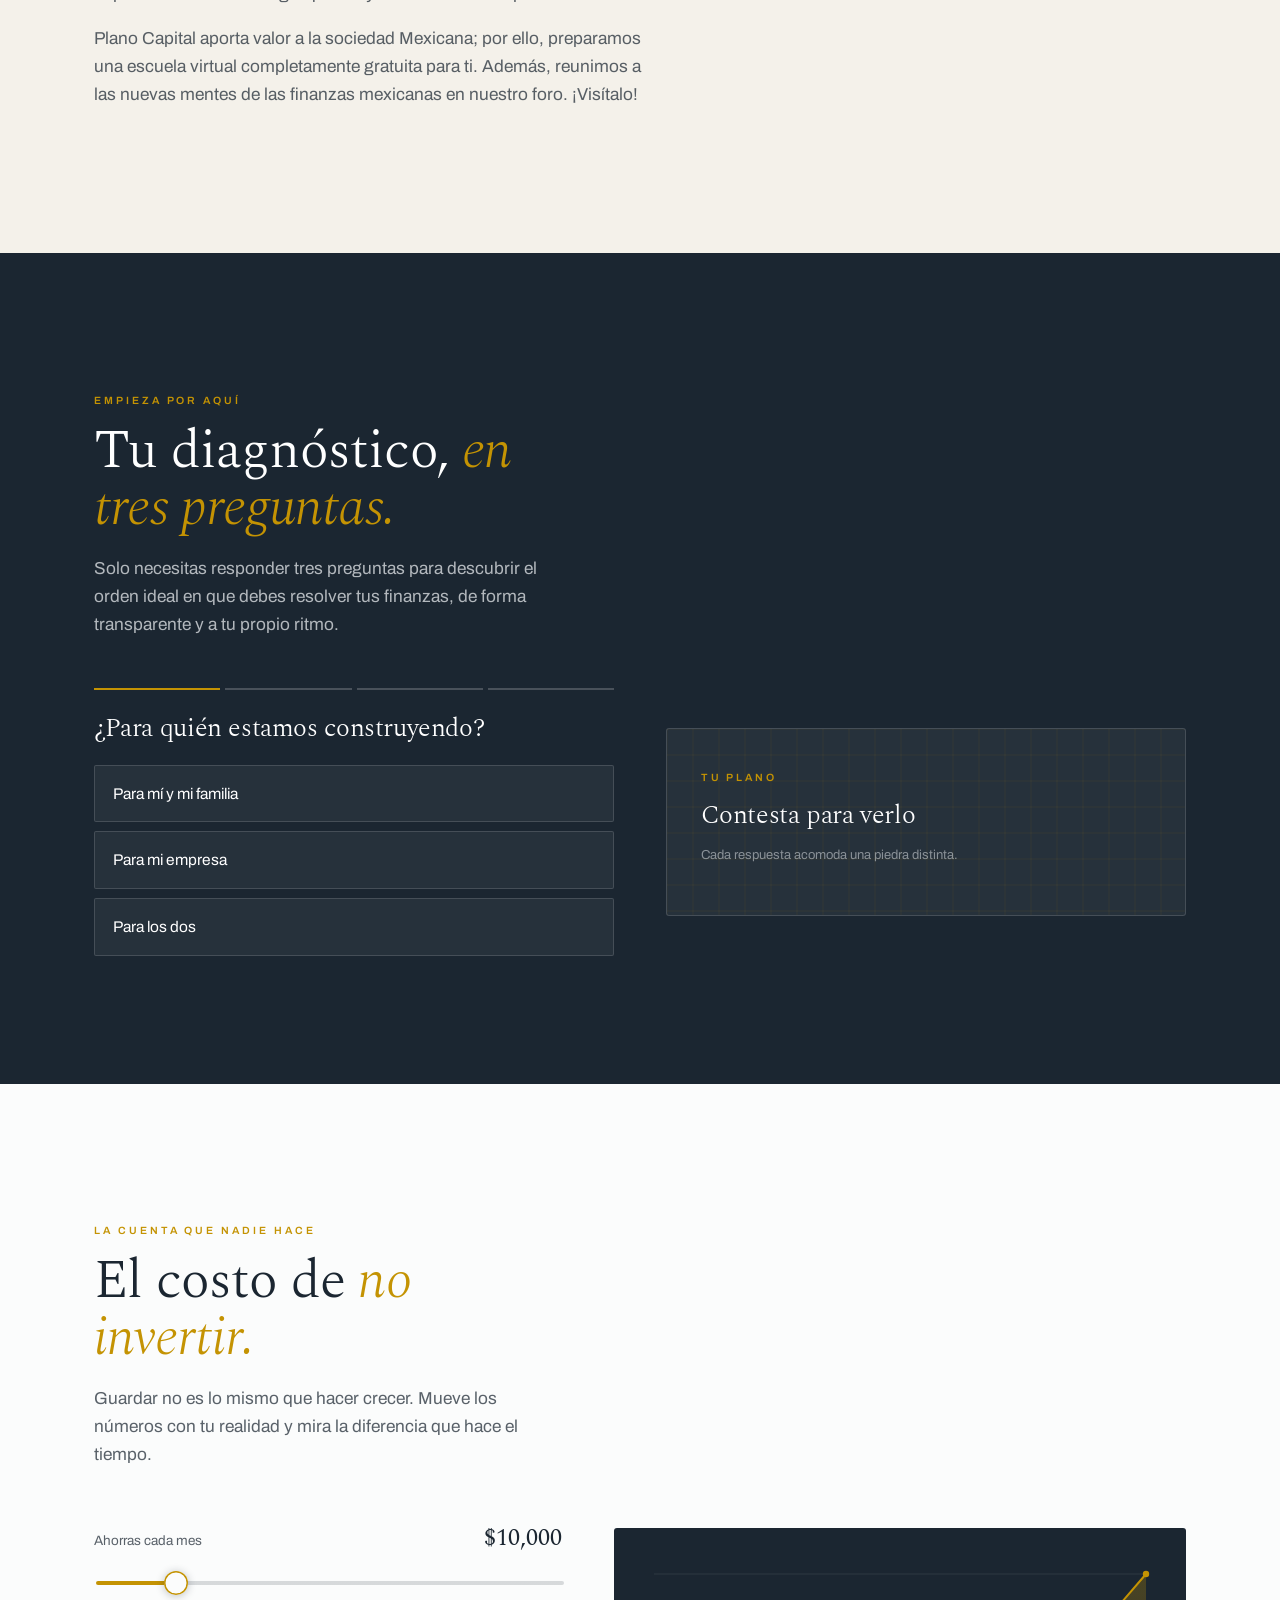
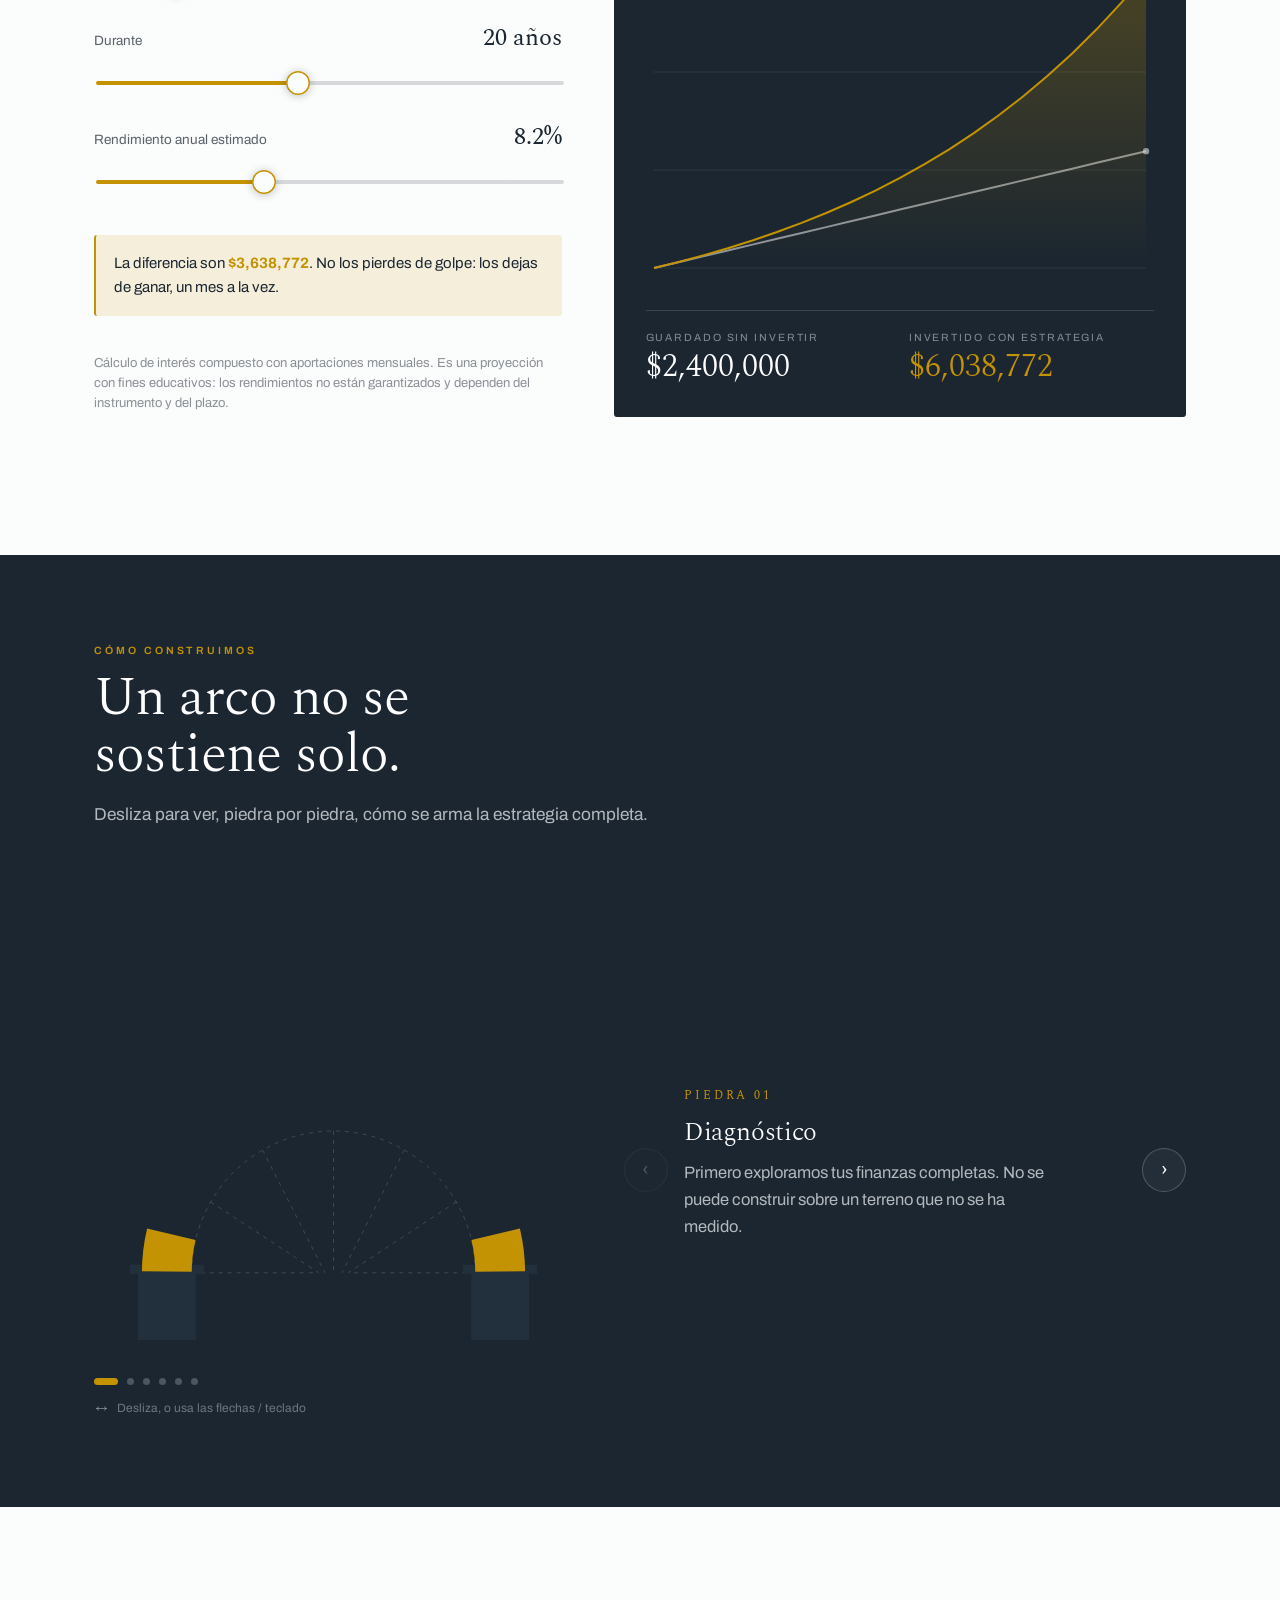
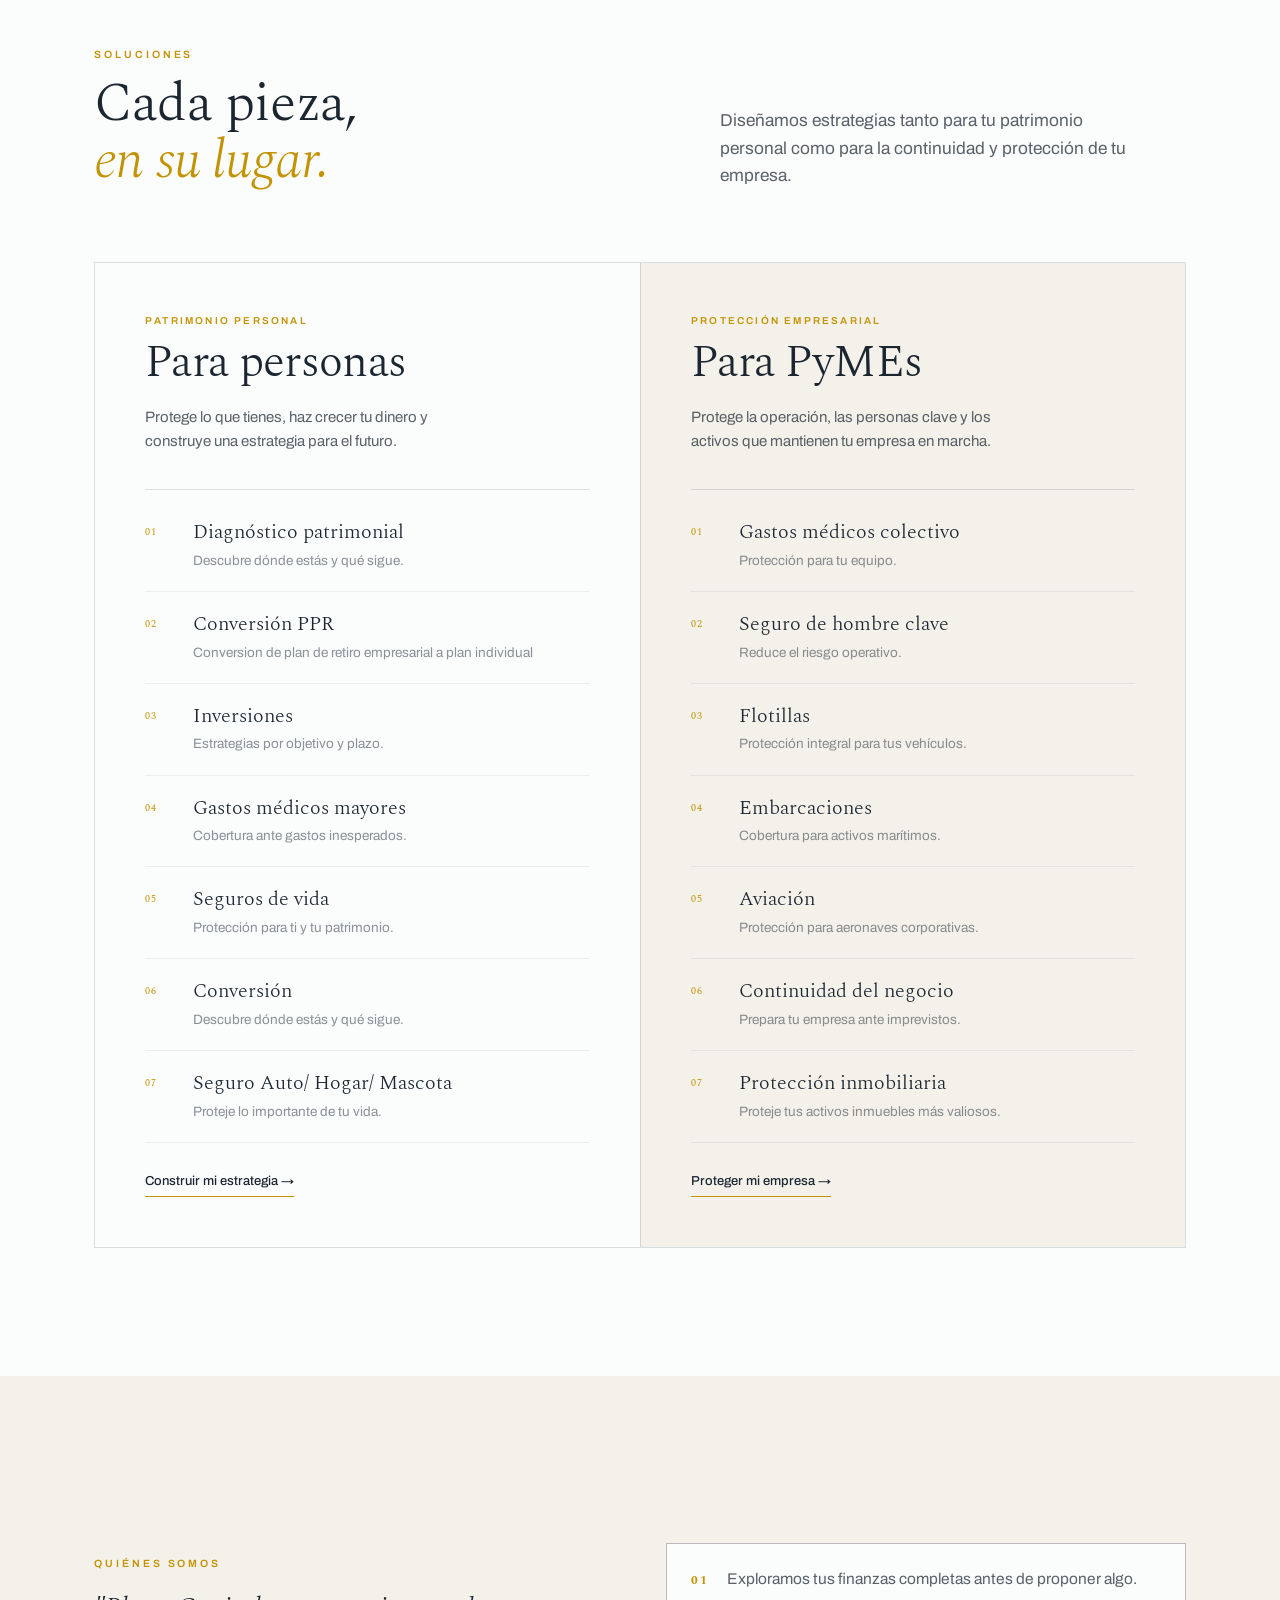
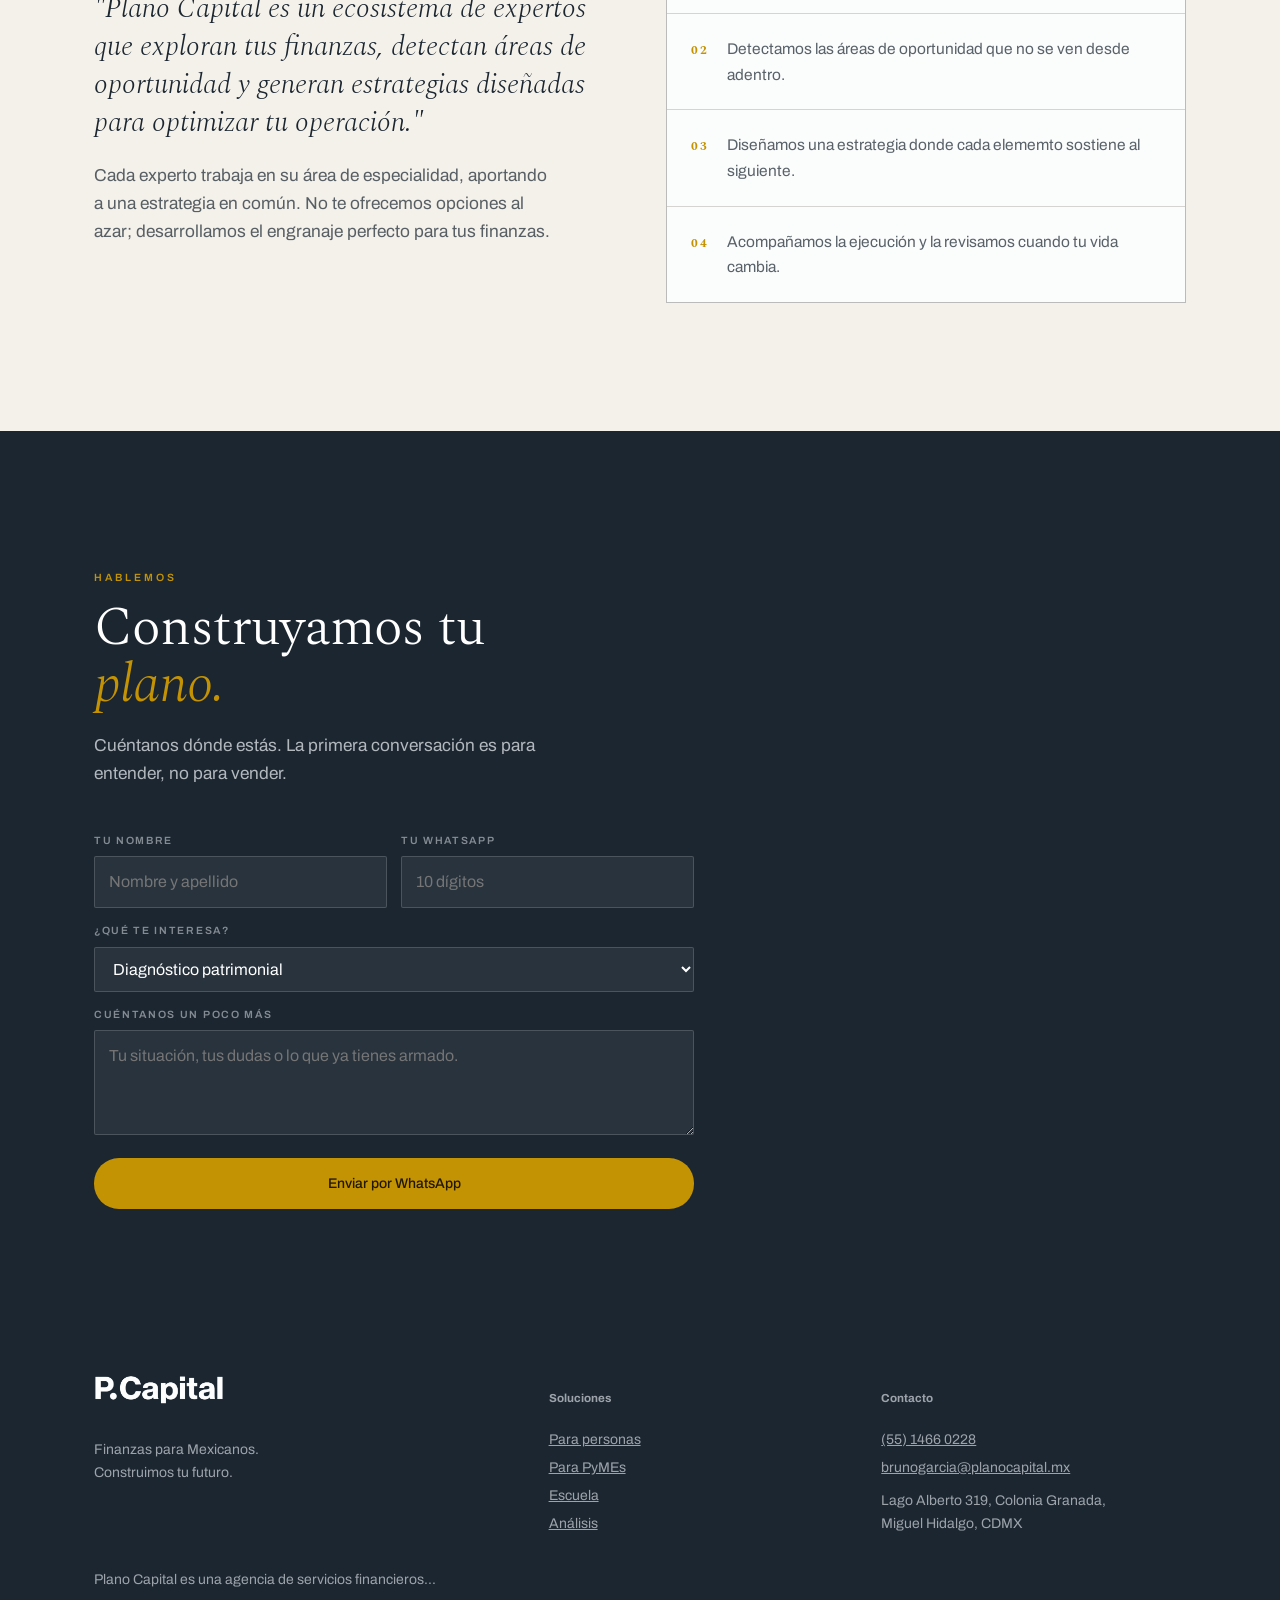
==== commit b6e6feba: "updates services2" ====
--- a/index.html
+++ b/index.html
@@ -555,7 +555,7 @@
                <div class="solucion-item">
                 <span>07</span>
                 <h4>Protección inmobiliaria</h4>
-                <p>Prepara tu empresa ante imprevistos.</p>
+                <p>Proteje tus activos inmuebles más valiosos.</p>
               </div>
 
 
